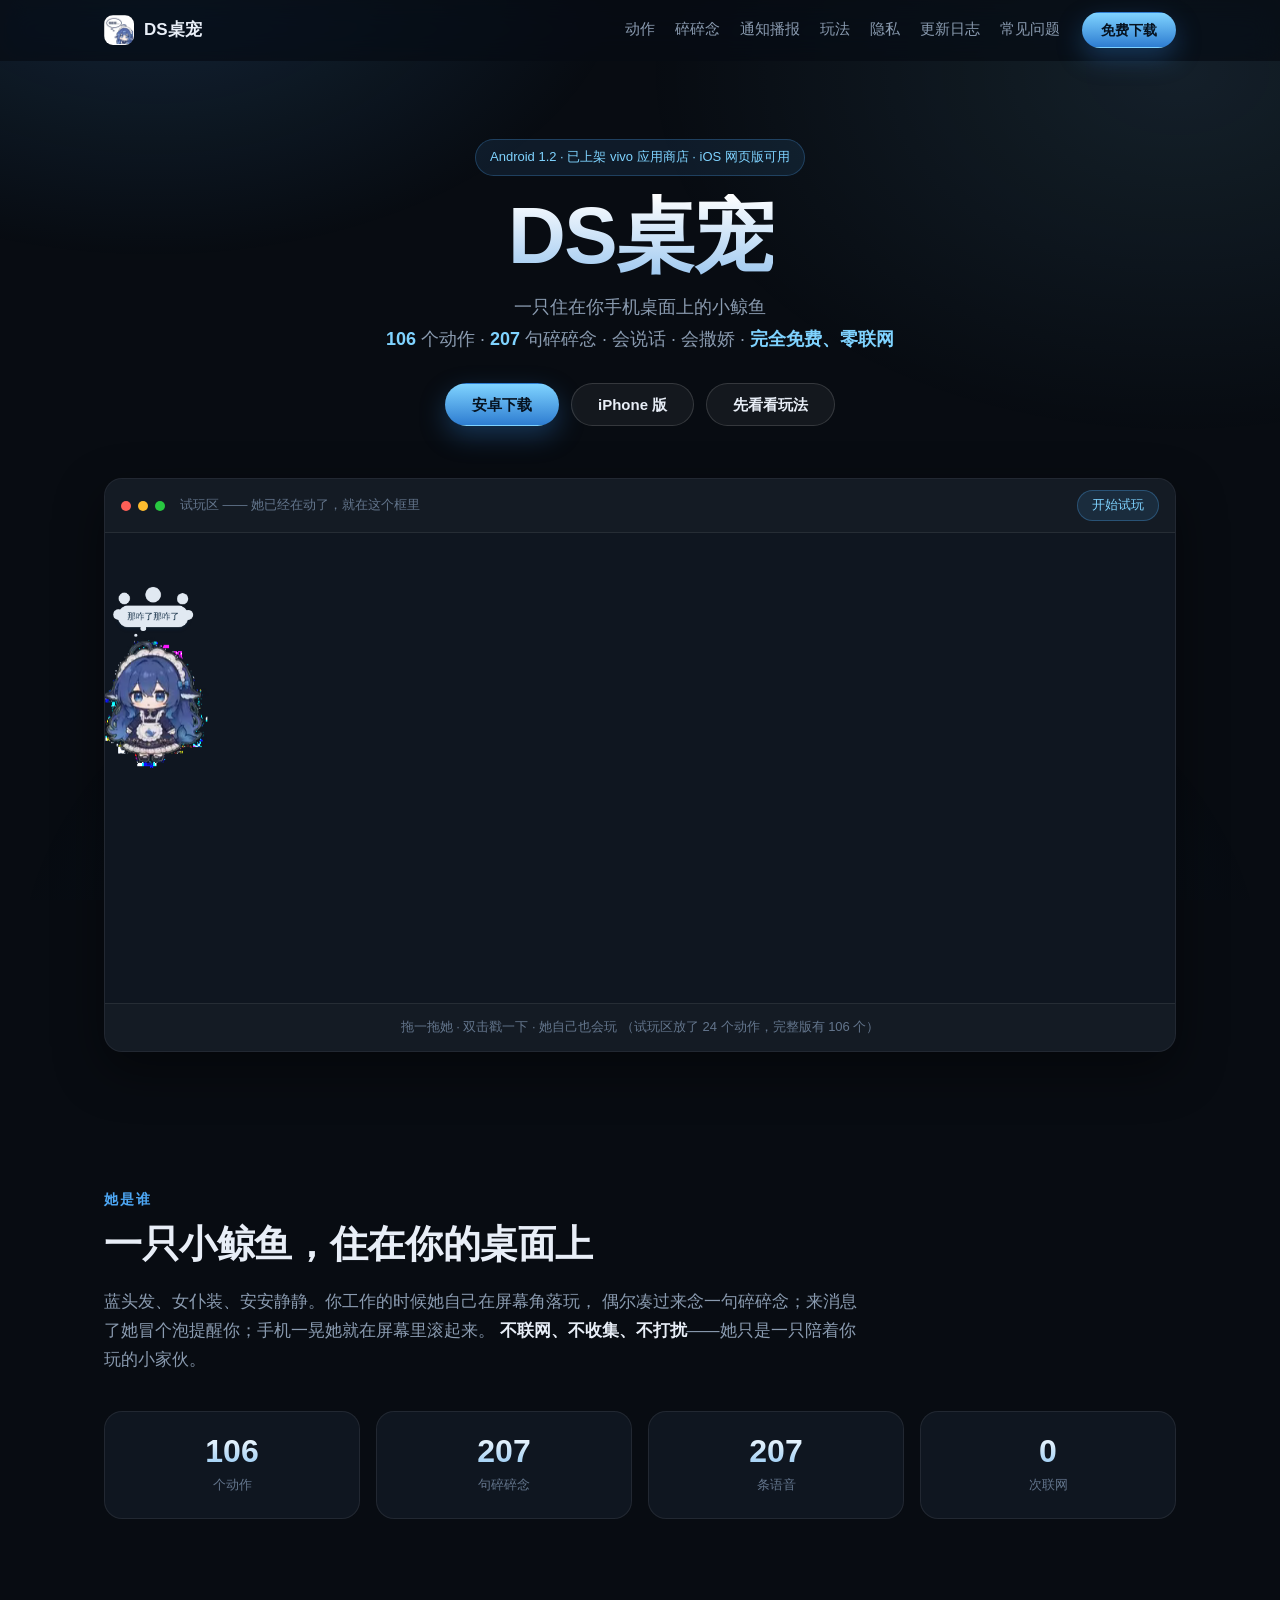
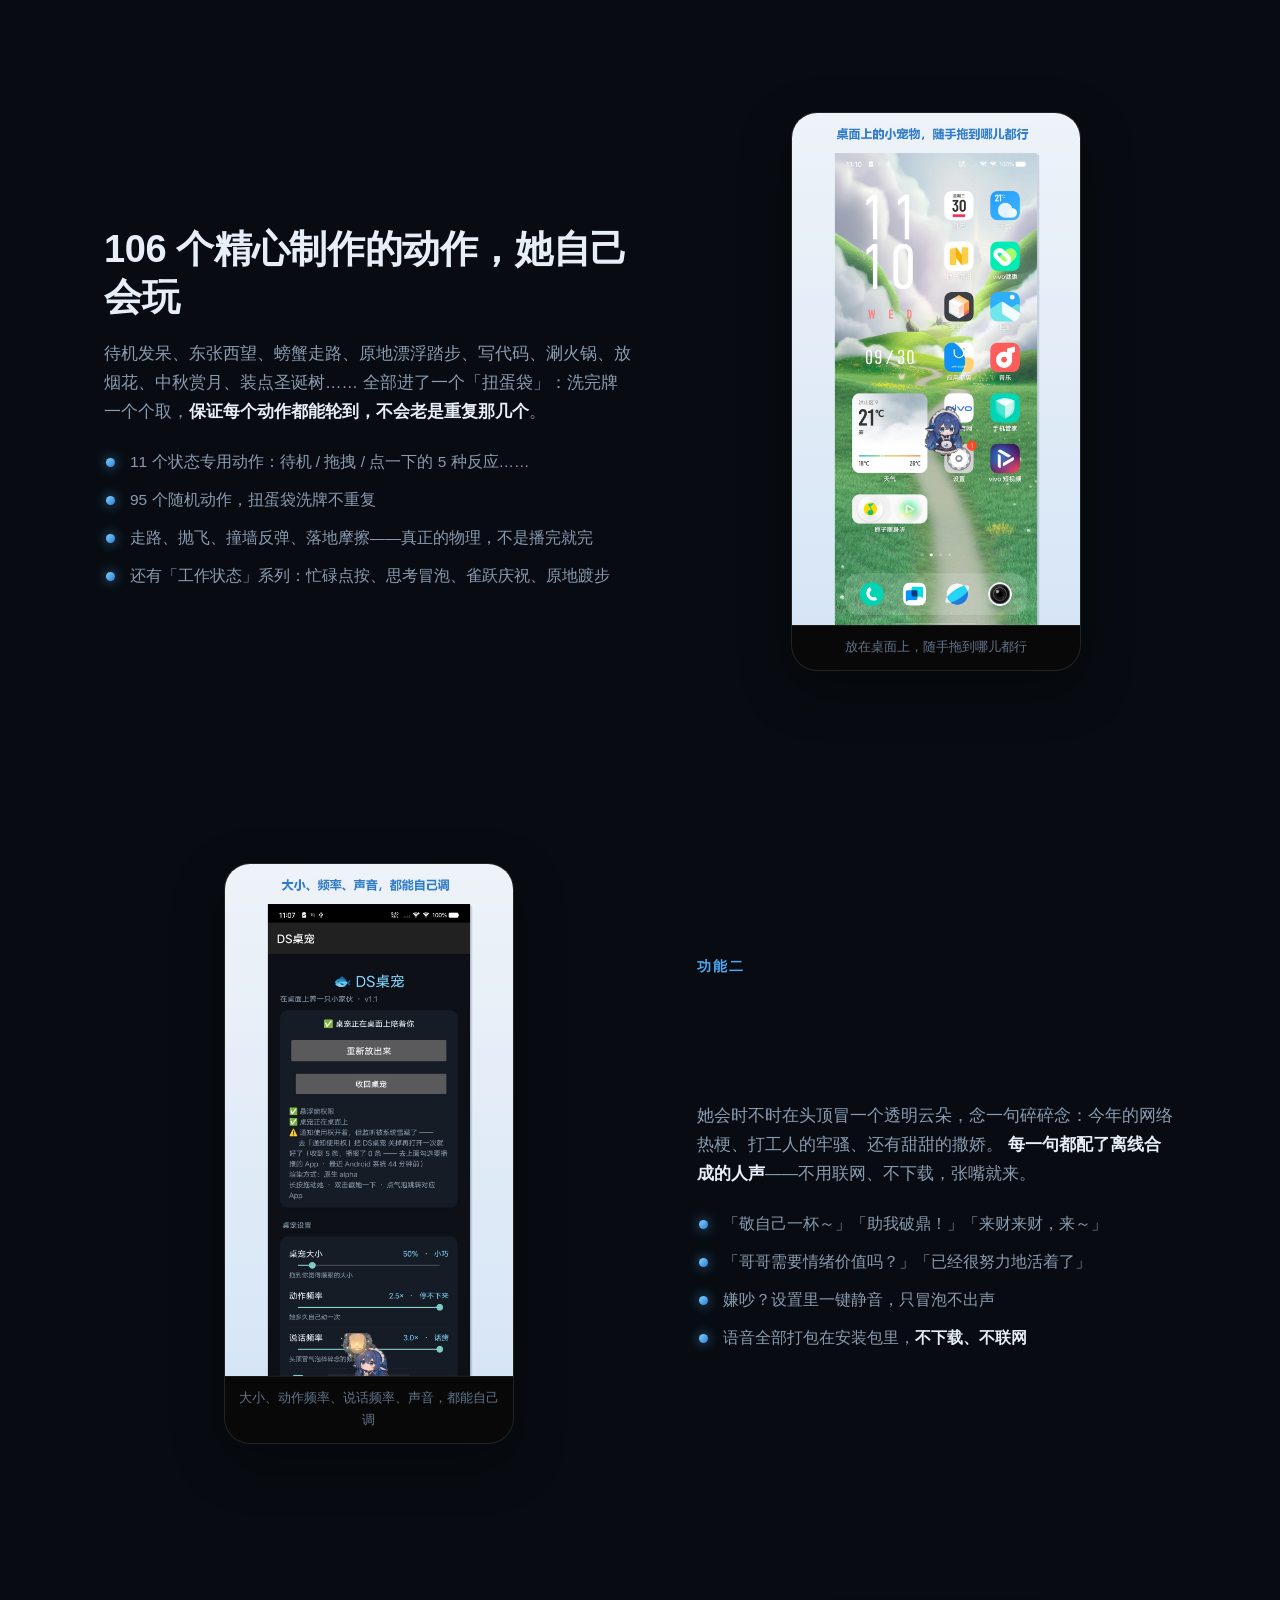
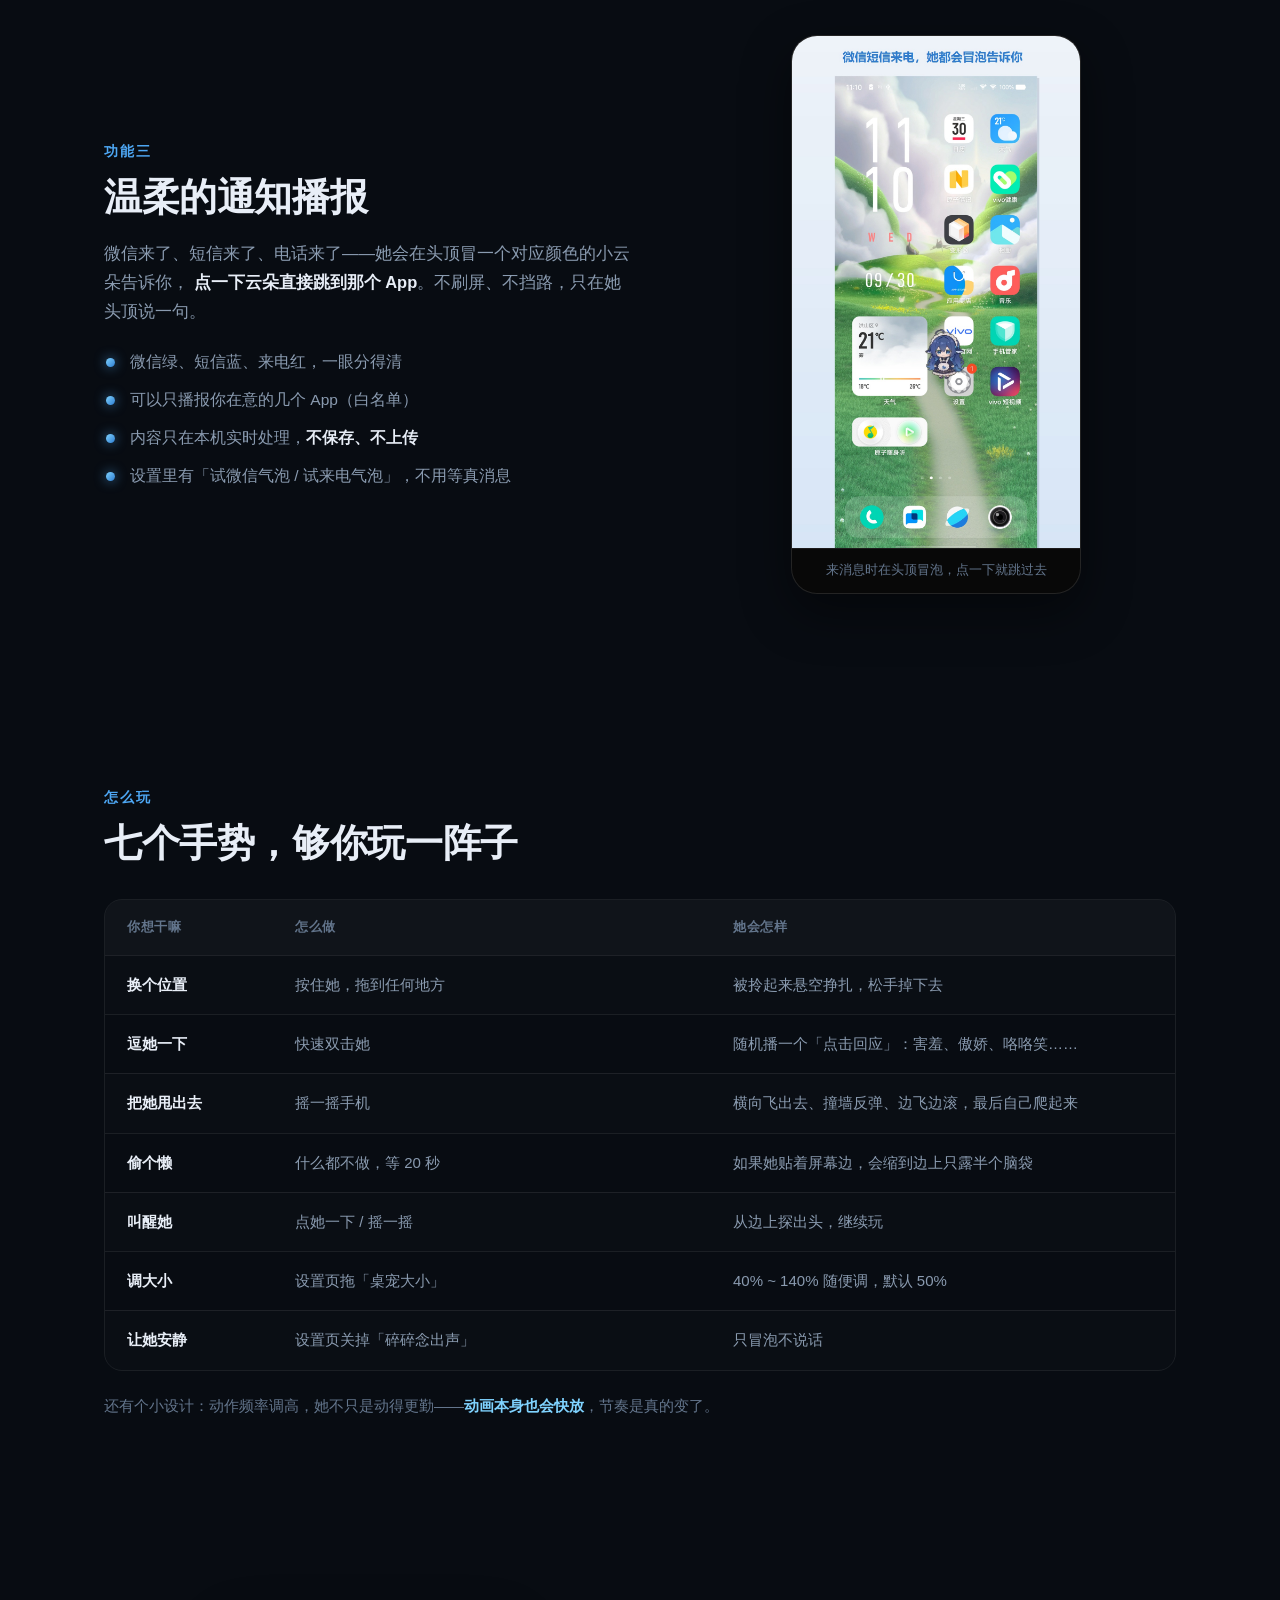
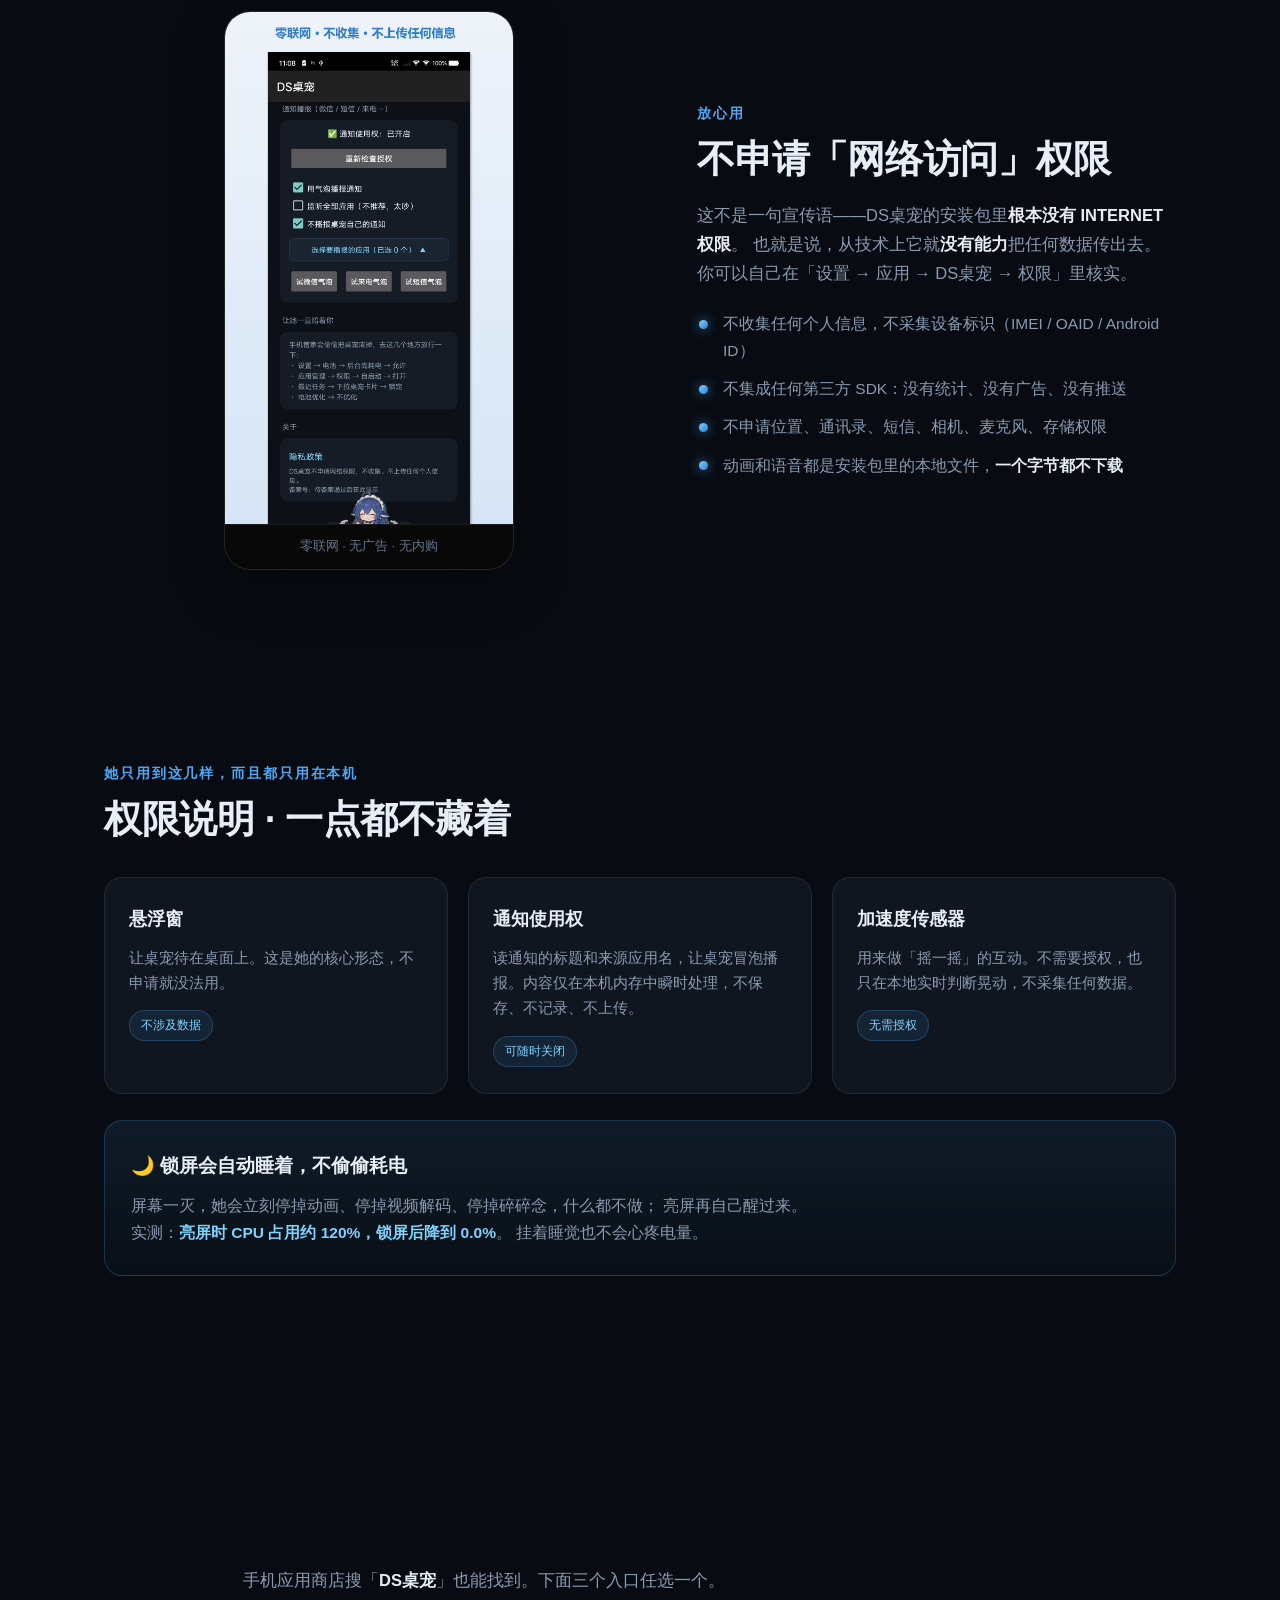
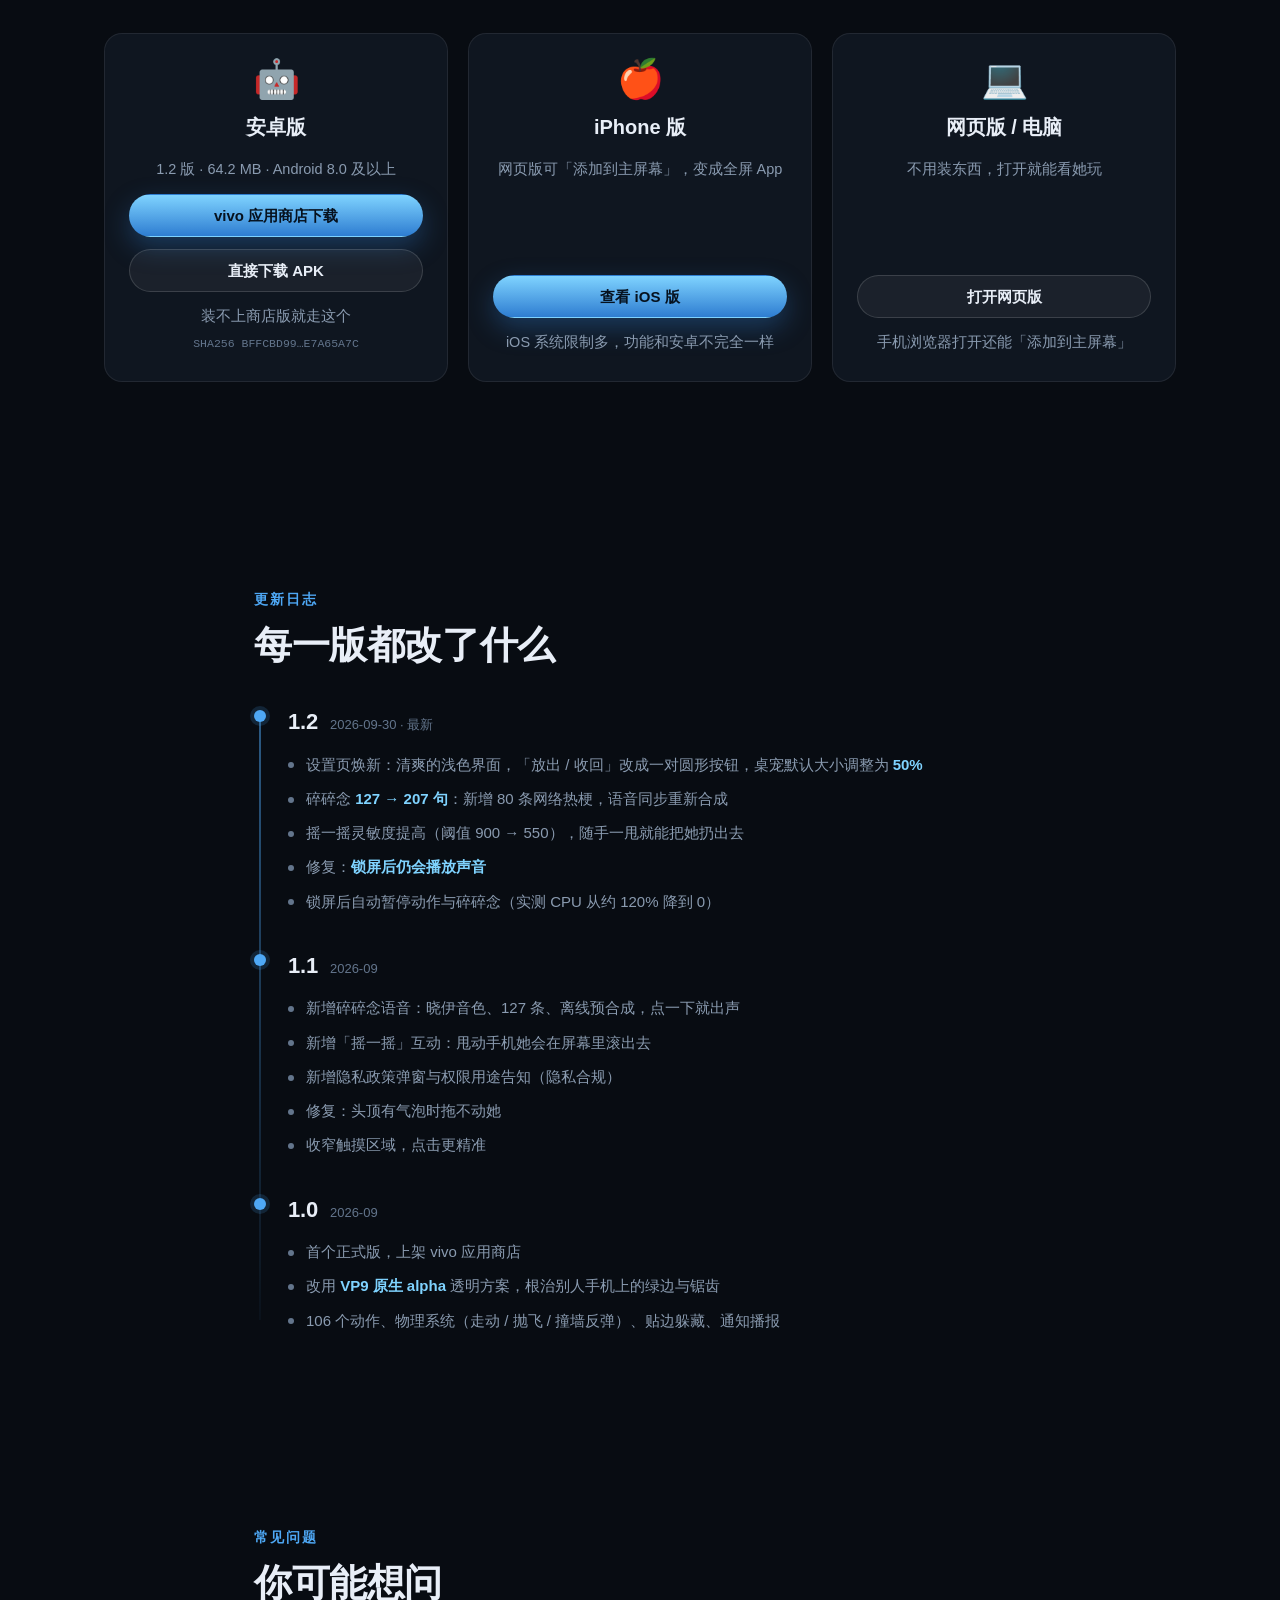
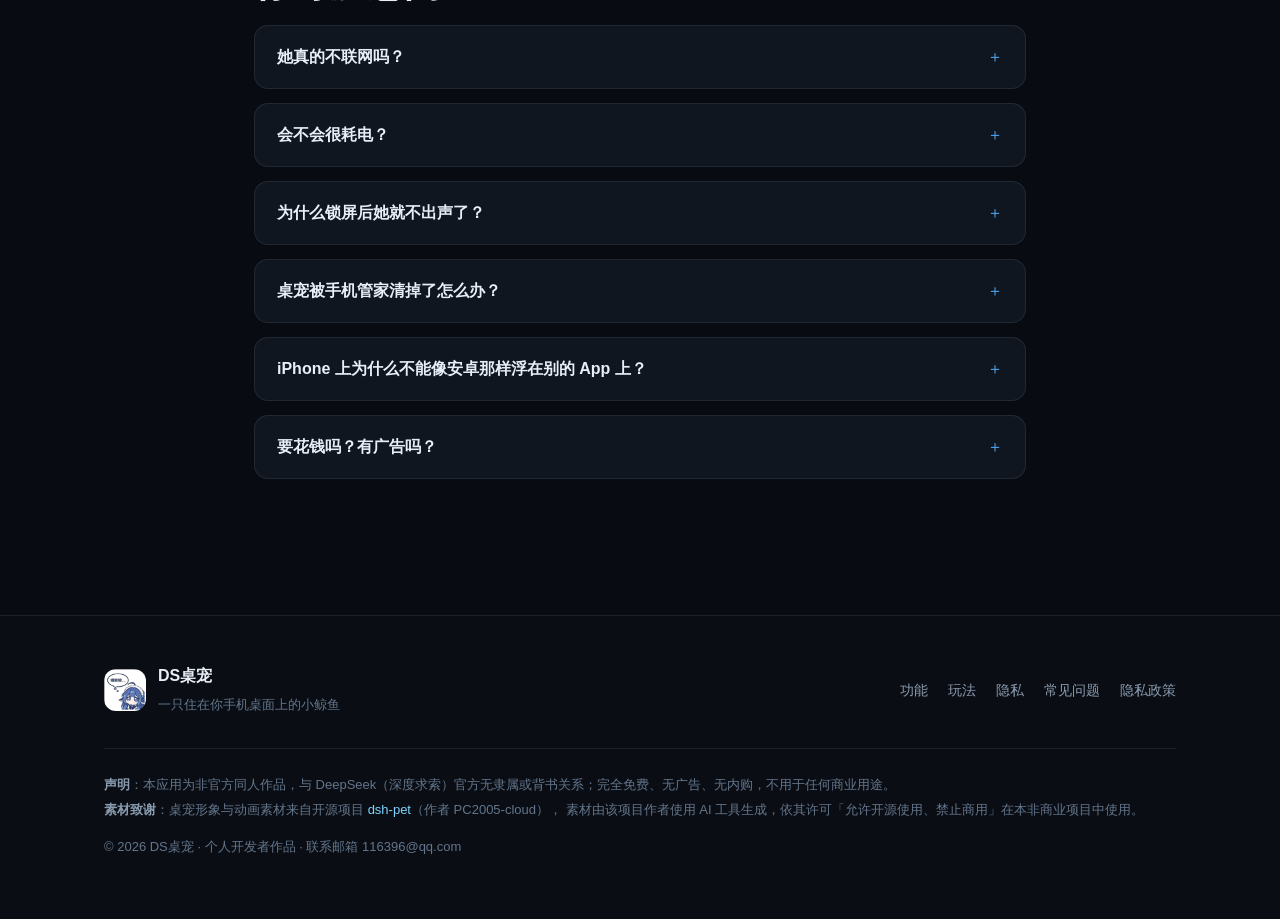
==== index.html @ 6be86eab "加 1.2 版 APK 直接下载（源码里 64MB，走站点 CDN）+ 更新日志（1.0/1.1/1.2）" ====
<!DOCTYPE html>
<html lang="zh-CN">
<head>
<meta charset="UTF-8">
<meta name="viewport" content="width=device-width, initial-scale=1.0, viewport-fit=cover">
<title>DS桌宠 · 一只住在你手机桌面上的小鲸鱼</title>
<meta name="description" content="DS桌宠 —— 106 个动作、207 句碎碎念和语音、通知播报、摇一摇。完全免费、无广告、零联网，不申请网络权限。">
<meta name="theme-color" content="#080c12">
<meta property="og:title" content="DS桌宠 · 一只住在你手机桌面上的小鲸鱼">
<meta property="og:description" content="106 个动作 · 207 句碎碎念 · 完全免费、零联网">
<meta property="og:image" content="img/icon-512.png">
<link rel="icon" href="img/icon-32.png">
<link rel="apple-touch-icon" href="img/icon-180.png">
<link rel="stylesheet" href="site.css">
</head>
<body id="top">

<div class="bg-glow" aria-hidden="true"></div>

<!-- ============ 顶部导航 ============ -->
<nav class="nav" id="nav">
  <a class="nav-logo" href="#top">
    <img src="img/icon-64.png" alt="DS桌宠" width="30" height="30">
    <span>DS桌宠</span>
  </a>
  <div class="nav-links">
    <a href="#actions">动作</a>
    <a href="#voice">碎碎念</a>
    <a href="#notify">通知播报</a>
    <a href="#play">玩法</a>
    <a href="#privacy">隐私</a>
    <a href="#changelog">更新日志</a>
    <a href="#faq">常见问题</a>
  </div>
  <a class="btn btn-primary btn-sm" href="#download">免费下载</a>
</nav>

<!-- ============ 首屏 ============ -->
<header class="hero">
  <div class="wrap hero-inner">
    <div class="badge reveal">Android 1.2 · 已上架 vivo 应用商店 · iOS 网页版可用</div>
    <h1 class="reveal" style="--d:.05s">DS桌宠</h1>
    <p class="hero-sub reveal" style="--d:.1s">
      一只住在你手机桌面上的小鲸鱼<br>
      <b>106</b> 个动作 · <b>207</b> 句碎碎念 · 会说话 · 会撒娇 · <b>完全免费、零联网</b>
    </p>
    <div class="hero-btns reveal" style="--d:.15s">
      <a class="btn btn-primary" data-link="android">安卓下载</a>
      <a class="btn btn-ghost" data-link="ios">iPhone 版</a>
      <a class="btn btn-ghost" href="#play">先看看玩法</a>
    </div>
  </div>

  <!-- 试玩区 -->
  <div class="wrap">
    <div class="playground reveal" style="--d:.2s">
      <div class="playground-bar">
        <i class="dot d1"></i><i class="dot d2"></i><i class="dot d3"></i>
        <span>试玩区 —— 她已经在动了，就在这个框里</span>
        <button class="bar-btn" id="playToggle" type="button">开始试玩</button>
      </div>
      <iframe class="playground-frame" data-src="pet/index.html"
              allow="autoplay; fullscreen"
              title="DS桌宠 试玩区" scrolling="no" loading="eager"></iframe>
      <p class="playground-note">
        拖一拖她 · 双击戳一下 · 她自己也会玩
        <span class="dim">（试玩区放了 24 个动作，完整版有 106 个）</span>
      </p>
    </div>
  </div>
</header>

<main>

<!-- ============ 她是谁 ============ -->
<section class="sec" id="about">
  <div class="wrap">
    <p class="kicker reveal">她是谁</p>
    <h2 class="reveal" style="--d:.05s">一只小鲸鱼，住在你的桌面上</h2>
    <p class="lead reveal" style="--d:.1s">
      蓝头发、女仆装、安安静静。你工作的时候她自己在屏幕角落玩，
      偶尔凑过来念一句碎碎念；来消息了她冒个泡提醒你；手机一晃她就在屏幕里滚起来。
      <b>不联网、不收集、不打扰</b>——她只是一只陪着你玩的小家伙。
    </p>
    <div class="stats reveal" style="--d:.15s">
      <div class="stat"><b>106</b><span>个动作</span></div>
      <div class="stat"><b>207</b><span>句碎碎念</span></div>
      <div class="stat"><b>207</b><span>条语音</span></div>
      <div class="stat"><b>0</b><span>次联网</span></div>
    </div>
  </div>
</section>

<!-- ============ 动作 ============ -->
<section class="sec" id="actions">
  <div class="wrap row">
    <div class="col-text">
      <p class="kicker reveal">功能一</p>
      <h2 class="reveal" style="--d:.05s">106 个精心制作的动作，她自己会玩</h2>
      <p class="lead reveal" style="--d:.1s">
        待机发呆、东张西望、螃蟹走路、原地漂浮踏步、写代码、涮火锅、放烟花、中秋赏月、装点圣诞树……
        全部进了一个「扭蛋袋」：洗完牌一个个取，<b>保证每个动作都能轮到，不会老是重复那几个</b>。
      </p>
      <ul class="ticks reveal" style="--d:.15s">
        <li>11 个状态专用动作：待机 / 拖拽 / 点一下的 5 种反应……</li>
        <li>95 个随机动作，扭蛋袋洗牌不重复</li>
        <li>走路、抛飞、撞墙反弹、落地摩擦——真正的物理，不是播完就完</li>
        <li>还有「工作状态」系列：忙碌点按、思考冒泡、雀跃庆祝、原地踱步</li>
      </ul>
    </div>
    <div class="col-media reveal" style="--d:.1s">
      <figure class="phone">
        <img loading="lazy" decoding="async" src="img/1.jpg" alt="桌宠在桌面上">
        <figcaption>放在桌面上，随手拖到哪儿都行</figcaption>
      </figure>
    </div>
  </div>
</section>

<!-- ============ 碎碎念 ============ -->
<section class="sec" id="voice">
  <div class="wrap row reverse">
    <div class="col-text">
      <p class="kicker reveal">功能二</p>
      <h2 class="reveal" style="--d:.05s">207 句碎碎念，还配了软软的语音</h2>
      <p class="lead reveal" style="--d:.1s">
        她会时不时在头顶冒一个透明云朵，念一句碎碎念：今年的网络热梗、打工人的牢骚、还有甜甜的撒娇。
        <b>每一句都配了离线合成的人声</b>——不用联网、不下载，张嘴就来。
      </p>
      <ul class="ticks reveal" style="--d:.15s">
        <li>「敬自己一杯～」「助我破鼎！」「来财来财，来～」</li>
        <li>「哥哥需要情绪价值吗？」「已经很努力地活着了」</li>
        <li>嫌吵？设置里一键静音，只冒泡不出声</li>
        <li>语音全部打包在安装包里，<b>不下载、不联网</b></li>
      </ul>
    </div>
    <div class="col-media reveal" style="--d:.1s">
      <figure class="phone">
        <img loading="lazy" decoding="async" src="img/2.jpg" alt="桌宠设置页">
        <figcaption>大小、动作频率、说话频率、声音，都能自己调</figcaption>
      </figure>
    </div>
  </div>
</section>

<!-- ============ 通知播报 ============ -->
<section class="sec" id="notify">
  <div class="wrap row">
    <div class="col-text">
      <p class="kicker reveal">功能三</p>
      <h2 class="reveal" style="--d:.05s">温柔的通知播报</h2>
      <p class="lead reveal" style="--d:.1s">
        微信来了、短信来了、电话来了——她会在头顶冒一个对应颜色的小云朵告诉你，
        <b>点一下云朵直接跳到那个 App</b>。不刷屏、不挡路，只在她头顶说一句。
      </p>
      <ul class="ticks reveal" style="--d:.15s">
        <li>微信绿、短信蓝、来电红，一眼分得清</li>
        <li>可以只播报你在意的几个 App（白名单）</li>
        <li>内容只在本机实时处理，<b>不保存、不上传</b></li>
        <li>设置里有「试微信气泡 / 试来电气泡」，不用等真消息</li>
      </ul>
    </div>
    <div class="col-media reveal" style="--d:.1s">
      <figure class="phone">
        <img loading="lazy" decoding="async" src="img/3.jpg" alt="通知播报">
        <figcaption>来消息时在头顶冒泡，点一下就跳过去</figcaption>
      </figure>
    </div>
  </div>
</section>

<!-- ============ 玩法 ============ -->
<section class="sec" id="play">
  <div class="wrap">
    <p class="kicker reveal">怎么玩</p>
    <h2 class="reveal" style="--d:.05s">七个手势，够你玩一阵子</h2>
    <div class="table reveal" style="--d:.1s">
      <div class="tr th"><span>你想干嘛</span><span>怎么做</span><span>她会怎样</span></div>
      <div class="tr"><span>换个位置</span><span>按住她，拖到任何地方</span><span>被拎起来悬空挣扎，松手掉下去</span></div>
      <div class="tr"><span>逗她一下</span><span>快速双击她</span><span>随机播一个「点击回应」：害羞、傲娇、咯咯笑……</span></div>
      <div class="tr"><span>把她甩出去</span><span>摇一摇手机</span><span>横向飞出去、撞墙反弹、边飞边滚，最后自己爬起来</span></div>
      <div class="tr"><span>偷个懒</span><span>什么都不做，等 20 秒</span><span>如果她贴着屏幕边，会缩到边上只露半个脑袋</span></div>
      <div class="tr"><span>叫醒她</span><span>点她一下 / 摇一摇</span><span>从边上探出头，继续玩</span></div>
      <div class="tr"><span>调大小</span><span>设置页拖「桌宠大小」</span><span>40% ~ 140% 随便调，默认 50%</span></div>
      <div class="tr"><span>让她安静</span><span>设置页关掉「碎碎念出声」</span><span>只冒泡不说话</span></div>
    </div>
    <p class="after reveal" style="--d:.15s">
      还有个小设计：动作频率调高，她不只是动得更勤——<b>动画本身也会快放</b>，节奏是真的变了。
    </p>
  </div>
</section>

<!-- ============ 隐私 ============ -->
<section class="sec" id="privacy">
  <div class="wrap row reverse">
    <div class="col-text">
      <p class="kicker reveal">放心用</p>
      <h2 class="reveal" style="--d:.05s">不申请「网络访问」权限</h2>
      <p class="lead reveal" style="--d:.1s">
        这不是一句宣传语——DS桌宠的安装包里<b>根本没有 INTERNET 权限</b>。
        也就是说，从技术上它就<b>没有能力</b>把任何数据传出去。
        你可以自己在「设置 → 应用 → DS桌宠 → 权限」里核实。
      </p>
      <ul class="ticks reveal" style="--d:.15s">
        <li>不收集任何个人信息，不采集设备标识（IMEI / OAID / Android ID）</li>
        <li>不集成任何第三方 SDK：没有统计、没有广告、没有推送</li>
        <li>不申请位置、通讯录、短信、相机、麦克风、存储权限</li>
        <li>动画和语音都是安装包里的本地文件，<b>一个字节都不下载</b></li>
      </ul>
    </div>
    <div class="col-media reveal" style="--d:.1s">
      <figure class="phone">
        <img loading="lazy" decoding="async" src="img/4.jpg" alt="零联网说明">
        <figcaption>零联网 · 无广告 · 无内购</figcaption>
      </figure>
    </div>
  </div>
</section>

<!-- ============ 权限 + 省电 ============ -->
<section class="sec" id="perms">
  <div class="wrap">
    <p class="kicker reveal">她只用到这几样，而且都只用在本机</p>
    <h2 class="reveal" style="--d:.05s">权限说明 · 一点都不藏着</h2>
    <div class="grid3">
      <div class="card reveal">
        <h3>悬浮窗</h3>
        <p>让桌宠待在桌面上。这是她的核心形态，不申请就没法用。</p>
        <span class="tag">不涉及数据</span>
      </div>
      <div class="card reveal" style="--d:.05s">
        <h3>通知使用权</h3>
        <p>读通知的标题和来源应用名，让桌宠冒泡播报。内容仅在本机内存中瞬时处理，不保存、不记录、不上传。</p>
        <span class="tag">可随时关闭</span>
      </div>
      <div class="card reveal" style="--d:.1s">
        <h3>加速度传感器</h3>
        <p>用来做「摇一摇」的互动。不需要授权，也只在本地实时判断晃动，不采集任何数据。</p>
        <span class="tag">无需授权</span>
      </div>
    </div>

    <div class="highlight reveal" style="--d:.15s">
      <h3>🌙 锁屏会自动睡着，不偷偷耗电</h3>
      <p>
        屏幕一灭，她会立刻停掉动画、停掉视频解码、停掉碎碎念，什么都不做；
        亮屏再自己醒过来。<br>
        实测：<b>亮屏时 CPU 占用约 120%，锁屏后降到 0.0%</b>。
        挂着睡觉也不会心疼电量。
      </p>
    </div>
  </div>
</section>

<!-- ============ 下载 ============ -->
<section class="sec download" id="download">
  <div class="wrap">
    <p class="kicker reveal">下载</p>
    <h2 class="reveal" style="--d:.05s">完全免费 · 无广告 · 无内购</h2>
    <p class="lead center reveal" style="--d:.1s">
      手机应用商店搜「<b>DS桌宠</b>」也能找到。下面三个入口任选一个。
    </p>

    <div class="grid3 dl-grid">
      <div class="card dl-card reveal">
        <div class="dl-icon">🤖</div>
        <h3>安卓版</h3>
        <p>1.2 版 · 64.2 MB · Android 8.0 及以上</p>
        <a class="btn btn-primary" data-link="android">vivo 应用商店下载</a>
        <a class="btn btn-ghost" data-link="apk" download="DS桌宠-1.2.apk">直接下载 APK</a>
        <p class="tiny">装不上商店版就走这个<br><span class="mono">SHA256 BFFCBD99…E7A65A7C</span></p>
      </div>
      <div class="card dl-card reveal" style="--d:.05s">
        <div class="dl-icon">🍎</div>
        <h3>iPhone 版</h3>
        <p>网页版可「添加到主屏幕」，变成全屏 App</p>
        <a class="btn btn-primary" data-link="ios">查看 iOS 版</a>
        <p class="tiny">iOS 系统限制多，功能和安卓不完全一样</p>
      </div>
      <div class="card dl-card reveal" style="--d:.1s">
        <div class="dl-icon">💻</div>
        <h3>网页版 / 电脑</h3>
        <p>不用装东西，打开就能看她玩</p>
        <a class="btn btn-ghost" data-link="web" target="_blank" rel="noopener">打开网页版</a>
        <p class="tiny">手机浏览器打开还能「添加到主屏幕」</p>
      </div>
    </div>
  </div>
</section>

<!-- ============ 更新日志 ============ -->
<section class="sec" id="changelog">
  <div class="wrap narrow">
    <p class="kicker reveal">更新日志</p>
    <h2 class="reveal" style="--d:.05s">每一版都改了什么</h2>

    <div class="log reveal" style="--d:.1s">
      <div class="log-item">
        <div class="log-ver"><b>1.2</b><span>2026-09-30 · 最新</span></div>
        <ul>
          <li>设置页焕新：清爽的浅色界面，「放出 / 收回」改成一对圆形按钮，桌宠默认大小调整为 <b>50%</b></li>
          <li>碎碎念 <b>127 → 207 句</b>：新增 80 条网络热梗，语音同步重新合成</li>
          <li>摇一摇灵敏度提高（阈值 900 → 550），随手一甩就能把她扔出去</li>
          <li>修复：<b>锁屏后仍会播放声音</b></li>
          <li>锁屏后自动暂停动作与碎碎念（实测 CPU 从约 120% 降到 0）</li>
        </ul>
      </div>

      <div class="log-item">
        <div class="log-ver"><b>1.1</b><span>2026-09</span></div>
        <ul>
          <li>新增碎碎念语音：晓伊音色、127 条、离线预合成，点一下就出声</li>
          <li>新增「摇一摇」互动：甩动手机她会在屏幕里滚出去</li>
          <li>新增隐私政策弹窗与权限用途告知（隐私合规）</li>
          <li>修复：头顶有气泡时拖不动她</li>
          <li>收窄触摸区域，点击更精准</li>
        </ul>
      </div>

      <div class="log-item">
        <div class="log-ver"><b>1.0</b><span>2026-09</span></div>
        <ul>
          <li>首个正式版，上架 vivo 应用商店</li>
          <li>改用 <b>VP9 原生 alpha</b> 透明方案，根治别人手机上的绿边与锯齿</li>
          <li>106 个动作、物理系统（走动 / 抛飞 / 撞墙反弹）、贴边躲藏、通知播报</li>
        </ul>
      </div>
    </div>
  </div>
</section>

<!-- ============ FAQ ============ -->
<section class="sec" id="faq">
  <div class="wrap narrow">
    <p class="kicker reveal">常见问题</p>
    <h2 class="reveal" style="--d:.05s">你可能想问</h2>

    <details class="faq reveal"><summary>她真的不联网吗？</summary>
      <p>真的。安装包里没有 INTERNET 权限，从技术上就不具备联网能力。动画和语音都是打包在本地的文件。你可以到系统「应用信息 → 权限」里亲自核实——那一栏里不会有「网络」。</p>
    </details>
    <details class="faq reveal"><summary>会不会很耗电？</summary>
      <p>不会。灭屏后她会立刻停下所有动作和声音，实测 CPU 从约 120% 降到 0.0%。亮屏时才活动，而且动作/说话频率都可以自己调低。</p>
    </details>
    <details class="faq reveal"><summary>为什么锁屏后她就不出声了？</summary>
      <p>这是故意的。锁屏时看不见她，出声只会打扰你，所以屏幕一灭就停语音、停动作。亮屏自动恢复。</p>
    </details>
    <details class="faq reveal"><summary>桌宠被手机管家清掉了怎么办？</summary>
      <p>去「设置 → 电池 → 后台高耗电」放行一下，再到「应用管理 → 权限 → 自启动」打开，最后在最近任务里把她锁定。App 里的设置页也写了这几步。</p>
    </details>
    <details class="faq reveal"><summary>iPhone 上为什么不能像安卓那样浮在别的 App 上？</summary>
      <p>iOS 不给第三方 App 这个权限，也不允许读取其他应用的通知——这是系统限制，不是我们偷懒。iOS 版目前是网页版（可添加到主屏幕全屏使用）。</p>
    </details>
    <details class="faq reveal"><summary>要花钱吗？有广告吗？</summary>
      <p>不要钱。没有广告、没有内购、没有会员，也不收集你的任何信息。这是一个免费分享的小作品。</p>
    </details>
  </div>
</section>

</main>

<!-- ============ 页脚 ============ -->
<footer class="foot">
  <div class="wrap">
    <div class="foot-top">
      <div class="foot-brand">
        <img src="img/icon-64.png" alt="" width="42" height="42">
        <div>
          <b>DS桌宠</b>
          <span>一只住在你手机桌面上的小鲸鱼</span>
        </div>
      </div>
      <div class="foot-links">
        <a href="#actions">功能</a>
        <a href="#play">玩法</a>
        <a href="#privacy">隐私</a>
        <a href="#faq">常见问题</a>
        <a href="https://eazy-gyz.github.io/ds-pet-privacy/" target="_blank" rel="noopener">隐私政策</a>
      </div>
    </div>

    <div class="foot-note">
      <p><b>声明</b>：本应用为非官方同人作品，与 DeepSeek（深度求索）官方无隶属或背书关系；完全免费、无广告、无内购，不用于任何商业用途。</p>
      <p><b>素材致谢</b>：桌宠形象与动画素材来自开源项目
        <a href="https://github.com/PC2005-cloud/dsh-pet" target="_blank" rel="noopener">dsh-pet</a>（作者 PC2005-cloud），
        素材由该项目作者使用 AI 工具生成，依其许可「允许开源使用、禁止商用」在本非商业项目中使用。</p>
      <p class="copy">© 2026 DS桌宠 · 个人开发者作品 · 联系邮箱 116396@qq.com</p>
    </div>
  </div>
</footer>

<script src="site.js"></script>
</body>
</html>
---- site.css ----
/* ============================================================
 * DS桌宠 · 官网样式
 *   深色底 + 滚动渐入渐出（.reveal → .is-in / .is-out，逻辑在 site.js）
 *   试玩区底色 #0f1620 与 pet/pet.css 保持一致，看不出接缝
 * ============================================================ */

:root{
  --bg:#080c12;
  --surface:#0f1620;          /* ★ 必须和 pet/pet.css 的底色一致 */
  --surface-2:#141d2a;
  --line:rgba(255,255,255,.08);
  --line-2:rgba(255,255,255,.14);
  --text:#e8eef7;
  --dim:#8a9bb0;
  --dim-2:#63758c;
  --accent:#4ea8f5;
  --accent-2:#7fd3ff;
  --accent-deep:#2e7dd1;
  --radius:18px;
  --shadow:0 18px 50px rgba(0,0,0,.45);
}

*{margin:0;padding:0;box-sizing:border-box}

html{scroll-behavior:smooth;overflow-x:hidden}   /* 兜底：任何情况下都不让整页被撑宽 */
section[id],header[id]{scroll-margin-top:86px}   /* 别被吸顶导航盖住 */
body{
  background:var(--bg);
  color:var(--text);
  font-family:-apple-system,BlinkMacSystemFont,"PingFang SC","Hiragino Sans GB","Microsoft YaHei",sans-serif;
  line-height:1.75;
  font-size:16px;
  -webkit-font-smoothing:antialiased;
  overflow-x:hidden;
}

/* 背景光晕 */
.bg-glow{
  position:fixed; inset:0; pointer-events:none; z-index:0;
  background:
    radial-gradient(680px 420px at 12% -4%, rgba(78,168,245,.16), transparent 70%),
    radial-gradient(760px 520px at 92% 8%, rgba(127,211,255,.10), transparent 70%),
    radial-gradient(900px 600px at 50% 108%, rgba(46,125,209,.12), transparent 70%);
}
main,header,footer,nav{position:relative;z-index:1}

a{color:var(--accent-2);text-decoration:none}
a:hover{text-decoration:underline}

.wrap{max-width:1120px;margin:0 auto;padding:0 24px}
.wrap.narrow{max-width:820px}
.center{text-align:center}
.dim{color:var(--dim-2)}

/* ---------------- 导航 ---------------- */
.nav{
  position:sticky; top:0; z-index:50;
  display:flex; align-items:center; gap:22px;
  padding:12px max(24px, calc((100% - 1120px)/2 + 24px));
  background:rgba(8,12,18,.72);
  backdrop-filter:saturate(160%) blur(14px);
  -webkit-backdrop-filter:saturate(160%) blur(14px);
  border-bottom:1px solid transparent;
  transition:border-color .3s, background .3s;
}
.nav.is-scrolled{border-bottom-color:var(--line); background:rgba(8,12,18,.9)}
.nav-logo{display:flex;align-items:center;gap:10px;font-weight:700;font-size:17px;color:var(--text)}
.nav-logo:hover{text-decoration:none}
.nav-logo img{width:30px;height:30px;border-radius:9px}
.nav-links{display:flex;gap:20px;margin-left:auto;font-size:14.5px}
.nav-links a{color:var(--dim)}
.nav-links a:hover{color:var(--text);text-decoration:none}
.nav .btn{margin-left:auto}
.nav-links + .btn{margin-left:0}

/* ---------------- 按钮 ---------------- */
.btn{
  display:inline-flex;align-items:center;justify-content:center;gap:8px;
  padding:13px 26px;border-radius:999px;
  font-size:15px;font-weight:600;line-height:1;
  border:1px solid transparent;cursor:pointer;
  transition:transform .18s, box-shadow .18s, background .18s, border-color .18s;
  white-space:nowrap;
}
.btn:hover{text-decoration:none;transform:translateY(-2px)}
.btn-primary{
  background:linear-gradient(180deg,var(--accent-2),var(--accent-deep));
  color:#06121f; box-shadow:0 10px 26px rgba(46,125,209,.34);
}
.btn-primary:hover{box-shadow:0 14px 34px rgba(46,125,209,.46)}
.btn-ghost{
  background:rgba(255,255,255,.05); color:var(--text); border-color:var(--line-2);
}
.btn-ghost:hover{background:rgba(255,255,255,.1)}
.btn-sm{padding:10px 18px;font-size:14px}
.btn.is-disabled{opacity:.45;pointer-events:none}

/* ---------------- 首屏 ---------------- */
.hero{padding:78px 0 40px;position:relative}
.hero-inner{text-align:center;display:flex;flex-direction:column;align-items:center}
.badge{
  display:inline-block;padding:6px 14px;border-radius:999px;
  font-size:13px;color:var(--accent-2);
  background:rgba(78,168,245,.1);border:1px solid rgba(78,168,245,.26);
}
.hero h1{
  font-size:clamp(44px,7vw,80px);line-height:1.05;letter-spacing:-.02em;
  margin:18px 0 14px;
  background:linear-gradient(180deg,#ffffff,#9dc8f0);
  -webkit-background-clip:text;background-clip:text;color:transparent;
}
.hero-sub{font-size:clamp(15px,1.6vw,18px);color:var(--dim);max-width:640px}
.hero-sub b{color:var(--accent-2)}
.hero-btns{display:flex;gap:12px;flex-wrap:wrap;justify-content:center;margin-top:28px}

/* ---------------- 试玩区 ---------------- */
.playground{
  margin-top:52px;border-radius:var(--radius);overflow:hidden;
  background:var(--surface);                     /* ★ 同色，看不出 iframe 边界 */
  border:1px solid var(--line);box-shadow:var(--shadow);
}
.playground-bar{
  display:flex;align-items:center;gap:7px;
  padding:11px 16px;border-bottom:1px solid var(--line);
  font-size:12.5px;color:var(--dim-2);background:rgba(255,255,255,.02);
}
.playground-bar span{margin-left:8px;margin-right:auto}
.bar-btn{
  padding:6px 14px;border-radius:999px;font-size:12.5px;font-family:inherit;cursor:pointer;
  color:var(--accent-2);background:rgba(78,168,245,.12);
  border:1px solid rgba(78,168,245,.3);transition:background .2s;
}
.bar-btn:hover{background:rgba(78,168,245,.22)}
.playground.is-live .bar-btn{color:#ffb84d;background:rgba(255,184,77,.12);border-color:rgba(255,184,77,.35)}
.dot{width:10px;height:10px;border-radius:50%;display:inline-block}
.d1{background:#ff5f57}.d2{background:#febc2e}.d3{background:#28c840}
.playground-frame{
  display:block;width:100%;height:470px;border:0;background:var(--surface);
  /* ★ 默认不接管鼠标/手指：不然滚轮和滑动会被她抢走，页面滚不动 */
  pointer-events:none;
}
/* 点了「开始试玩」才让她接管交互 */
.playground.is-live .playground-frame{pointer-events:auto}
.playground-note{
  padding:12px 16px;font-size:13px;color:var(--dim-2);
  border-top:1px solid var(--line);text-align:center;background:rgba(255,255,255,.02);
}

/* ---------------- 通用段落 ---------------- */
.sec{padding:96px 0}
.kicker{font-size:13.5px;letter-spacing:.14em;color:var(--accent);font-weight:600;margin-bottom:10px}
.sec h2{font-size:clamp(26px,3.4vw,38px);line-height:1.25;letter-spacing:-.01em;margin-bottom:18px}
.lead{font-size:16.5px;color:var(--dim);max-width:760px}
.lead b{color:var(--text)}
.after{margin-top:22px;font-size:15px;color:var(--dim-2)}
.after b{color:var(--accent-2)}

.row{display:grid;grid-template-columns:1.05fr .95fr;gap:64px;align-items:center}
.row.reverse .col-text{order:2}
.row.reverse .col-media{order:1}

.ticks{list-style:none;margin-top:22px;display:flex;flex-direction:column;gap:11px}
.ticks li{position:relative;padding-left:26px;color:var(--dim);font-size:15.5px}
.ticks li::before{
  content:"";position:absolute;left:2px;top:.62em;width:9px;height:9px;border-radius:50%;
  background:linear-gradient(135deg,var(--accent-2),var(--accent-deep));
  box-shadow:0 0 12px rgba(78,168,245,.7);
}
.ticks li b{color:var(--text)}

/* 手机截图 */
.phone{margin:0 auto;max-width:290px;border-radius:26px;overflow:hidden;
  border:1px solid var(--line-2);box-shadow:var(--shadow);background:#000}
.phone img{display:block;width:100%;height:auto}
.phone figcaption{padding:11px 14px;font-size:12.5px;color:var(--dim-2);text-align:center;
  background:rgba(255,255,255,.03);border-top:1px solid var(--line)}

/* 数字条 */
.stats{display:grid;grid-template-columns:repeat(4,1fr);gap:16px;margin-top:38px}
.stat{padding:20px;border-radius:var(--radius);background:var(--surface);
  border:1px solid var(--line);text-align:center}
.stat b{display:block;font-size:32px;line-height:1.2;
  background:linear-gradient(180deg,#fff,#8fc6f2);-webkit-background-clip:text;background-clip:text;color:transparent}
.stat span{font-size:13px;color:var(--dim-2)}

/* 卡片 */
.grid3{display:grid;grid-template-columns:repeat(3,1fr);gap:20px;margin-top:34px}
.card{padding:26px 24px;border-radius:var(--radius);background:var(--surface);
  border:1px solid var(--line);transition:transform .25s,border-color .25s}
.card:hover{transform:translateY(-4px);border-color:var(--line-2)}
.card h3{font-size:18px;margin-bottom:10px}
.card p{font-size:14.5px;color:var(--dim)}
.tag{display:inline-block;margin-top:14px;padding:4px 11px;border-radius:999px;
  font-size:12px;color:var(--accent-2);background:rgba(78,168,245,.1);border:1px solid rgba(78,168,245,.24)}

.highlight{margin-top:26px;padding:28px 26px;border-radius:var(--radius);
  background:linear-gradient(180deg,rgba(78,168,245,.1),rgba(78,168,245,.02));
  border:1px solid rgba(78,168,245,.24)}
.highlight h3{font-size:19px;margin-bottom:10px}
.highlight p{color:var(--dim);font-size:15.5px}
.highlight b{color:var(--accent-2)}

/* 玩法表格 */
.table{margin-top:32px;border:1px solid var(--line);border-radius:var(--radius);overflow:hidden}
.tr{display:grid;grid-template-columns:150px 1fr 1fr;gap:18px;padding:16px 22px;
  border-top:1px solid var(--line);font-size:15px;align-items:center}
.tr:first-child{border-top:0}
.tr span{color:var(--dim)}
.tr span:first-child{color:var(--text);font-weight:600}
.tr.th{background:rgba(255,255,255,.035);font-size:13px;letter-spacing:.05em}
.tr.th span,.tr.th span:first-child{color:var(--dim-2);font-weight:600}
.tr:nth-child(even){background:rgba(255,255,255,.012)}

/* 下载 */
.download{padding-bottom:110px}
.dl-grid{margin-top:38px}
.dl-card{text-align:center;display:flex;flex-direction:column;align-items:center;gap:12px}
.dl-card h3{font-size:20px;margin:0}
.dl-card p{flex:1}
.dl-card .btn{width:100%}
.dl-icon{font-size:38px;line-height:1}
.tiny{font-size:12.5px;color:var(--dim-2)}
.dl-card .tiny{flex:none}

/* 更新日志 */
.log{margin-top:34px;position:relative}
.log::before{content:"";position:absolute;left:5px;top:14px;bottom:14px;width:2px;
  background:linear-gradient(180deg,rgba(78,168,245,.5),rgba(78,168,245,.04))}
.log-item{position:relative;padding:0 0 32px 34px}
.log-item:last-child{padding-bottom:0}
.log-item::before{content:"";position:absolute;left:0;top:7px;width:12px;height:12px;border-radius:50%;
  background:var(--accent);box-shadow:0 0 0 4px rgba(78,168,245,.16)}
.log-ver{display:flex;align-items:baseline;gap:12px;margin-bottom:10px;flex-wrap:wrap}
.log-ver b{font-size:22px;letter-spacing:-.01em}
.log-ver span{font-size:13px;color:var(--dim-2)}
.log-item ul{list-style:none;display:flex;flex-direction:column;gap:8px}
.log-item li{position:relative;padding-left:18px;font-size:15px;color:var(--dim);line-height:1.75}
.log-item li::before{content:"";position:absolute;left:0;top:.72em;width:6px;height:6px;border-radius:50%;background:var(--dim-2)}
.log-item li b{color:var(--accent-2);font-weight:600}
.mono{font-family:ui-monospace,SFMono-Regular,Menlo,Consolas,monospace;font-size:11.5px;color:var(--dim-2)}

/* FAQ */.faq{margin-top:14px;border:1px solid var(--line);border-radius:14px;
  background:var(--surface);overflow:hidden}
.faq summary{padding:17px 22px;cursor:pointer;font-weight:600;font-size:16px;list-style:none;
  display:flex;justify-content:space-between;align-items:center;gap:16px}
.faq summary::-webkit-details-marker{display:none}
.faq summary::after{content:"＋";color:var(--accent);font-weight:400;transition:transform .25s}
.faq[open] summary::after{transform:rotate(45deg)}
.faq p{padding:0 22px 19px;color:var(--dim);font-size:15px}

/* 页脚 */
.foot{margin-top:40px;border-top:1px solid var(--line);padding:46px 0 60px;background:rgba(255,255,255,.012)}
.foot-top{display:flex;justify-content:space-between;gap:28px;flex-wrap:wrap;align-items:center}
.foot-brand{display:flex;align-items:center;gap:12px}
.foot-brand img{width:42px;height:42px;border-radius:12px}
.foot-brand b{display:block;font-size:16px}
.foot-brand span{font-size:13px;color:var(--dim-2)}
.foot-links{display:flex;gap:20px;font-size:14px;flex-wrap:wrap}
.foot-links a{color:var(--dim)}
.foot-note{margin-top:30px;padding-top:24px;border-top:1px solid var(--line);
  font-size:13px;color:var(--dim-2);line-height:1.9}
.foot-note b{color:var(--dim)}
.foot-note .copy{margin-top:12px}

/* ---------------- 滚动渐入渐出 ---------------- */
.reveal{
  opacity:0;transform:translateY(38px);
  transition:opacity .78s cubic-bezier(.22,.68,.32,1),
             transform .78s cubic-bezier(.22,.68,.32,1);
  transition-delay:var(--d,0s);
  will-change:opacity,transform;
}
.reveal.is-in{opacity:1;transform:none}
.reveal.is-out{opacity:0;transform:translateY(-38px)}

@media (prefers-reduced-motion:reduce){
  html{scroll-behavior:auto}
  .reveal{opacity:1 !important;transform:none !important;transition:none !important}
}

/* ---------------- 响应式 ---------------- */
@media (max-width:960px){
  /* ★ 手机上导航改成：只留图标 + 可以左右滑的链接行，绝不撑破页面 */
  .nav{gap:10px;padding:10px 14px}
  .nav-logo{flex:none}
  .nav-logo span{font-size:15px}
  .nav-links{
    display:flex;flex:1 1 auto;min-width:0;margin-left:0;
    gap:14px;font-size:13.5px;
    overflow-x:auto;white-space:nowrap;
    -webkit-overflow-scrolling:touch;scrollbar-width:none;
  }
  .nav-links::-webkit-scrollbar{display:none}
  .nav-links a{padding:4px 0}
  .nav .btn,.nav-links + .btn{flex:none;margin-left:10px;padding:9px 14px;font-size:13.5px}
  .row,.row.reverse{grid-template-columns:1fr;gap:38px}
  .row.reverse .col-text{order:1}
  .row.reverse .col-media{order:2}
  .grid3{grid-template-columns:1fr}
  .stats{grid-template-columns:repeat(2,1fr)}
  .sec{padding:70px 0}
  .playground-frame{height:360px}
}
@media (max-width:600px){
  body{font-size:15.5px}
  /* 手机：图标 + 链接行 + 不放下载按钮（首屏就是大按钮，不重复） */
  .nav{padding:9px 12px;gap:8px}
  .nav-logo img{width:26px;height:26px;border-radius:8px}
  .nav-logo span{display:none}
  .nav-links{gap:13px;font-size:13px}
  .nav .btn,.nav-links + .btn{display:none}
  /* 首屏三个按钮竖着排，绝不被挤出去 */
  .hero-btns{flex-direction:column;align-items:stretch;width:100%}
  .hero-btns .btn{width:100%}
  .playground-bar span{display:none}
  /* 手机上的长文本瘦身，别挤爆一行 */
  .badge{font-size:12px;padding:5px 11px;max-width:100%;line-height:1.5;white-space:normal}
  .hero-sub{font-size:14.5px}
  .sec h2{font-size:24px}
  .lead,.ticks li{font-size:15px}
  .stat b{font-size:26px}
  .stats{gap:10px}
  .card{padding:20px 18px}
  .playground-note{font-size:12px;padding:10px 12px}
  .foot-note{font-size:12.5px}
  .hero{padding-top:52px}
  .hero-btns{width:100%}
  .hero-btns .btn{flex:1 1 auto}
  .playground-frame{height:300px}
  .tr{grid-template-columns:1fr;gap:6px;padding:14px 18px}
  .tr.th{display:none}
  .tr span:first-child{font-size:15.5px}
  .foot-top{flex-direction:column;align-items:flex-start}
}
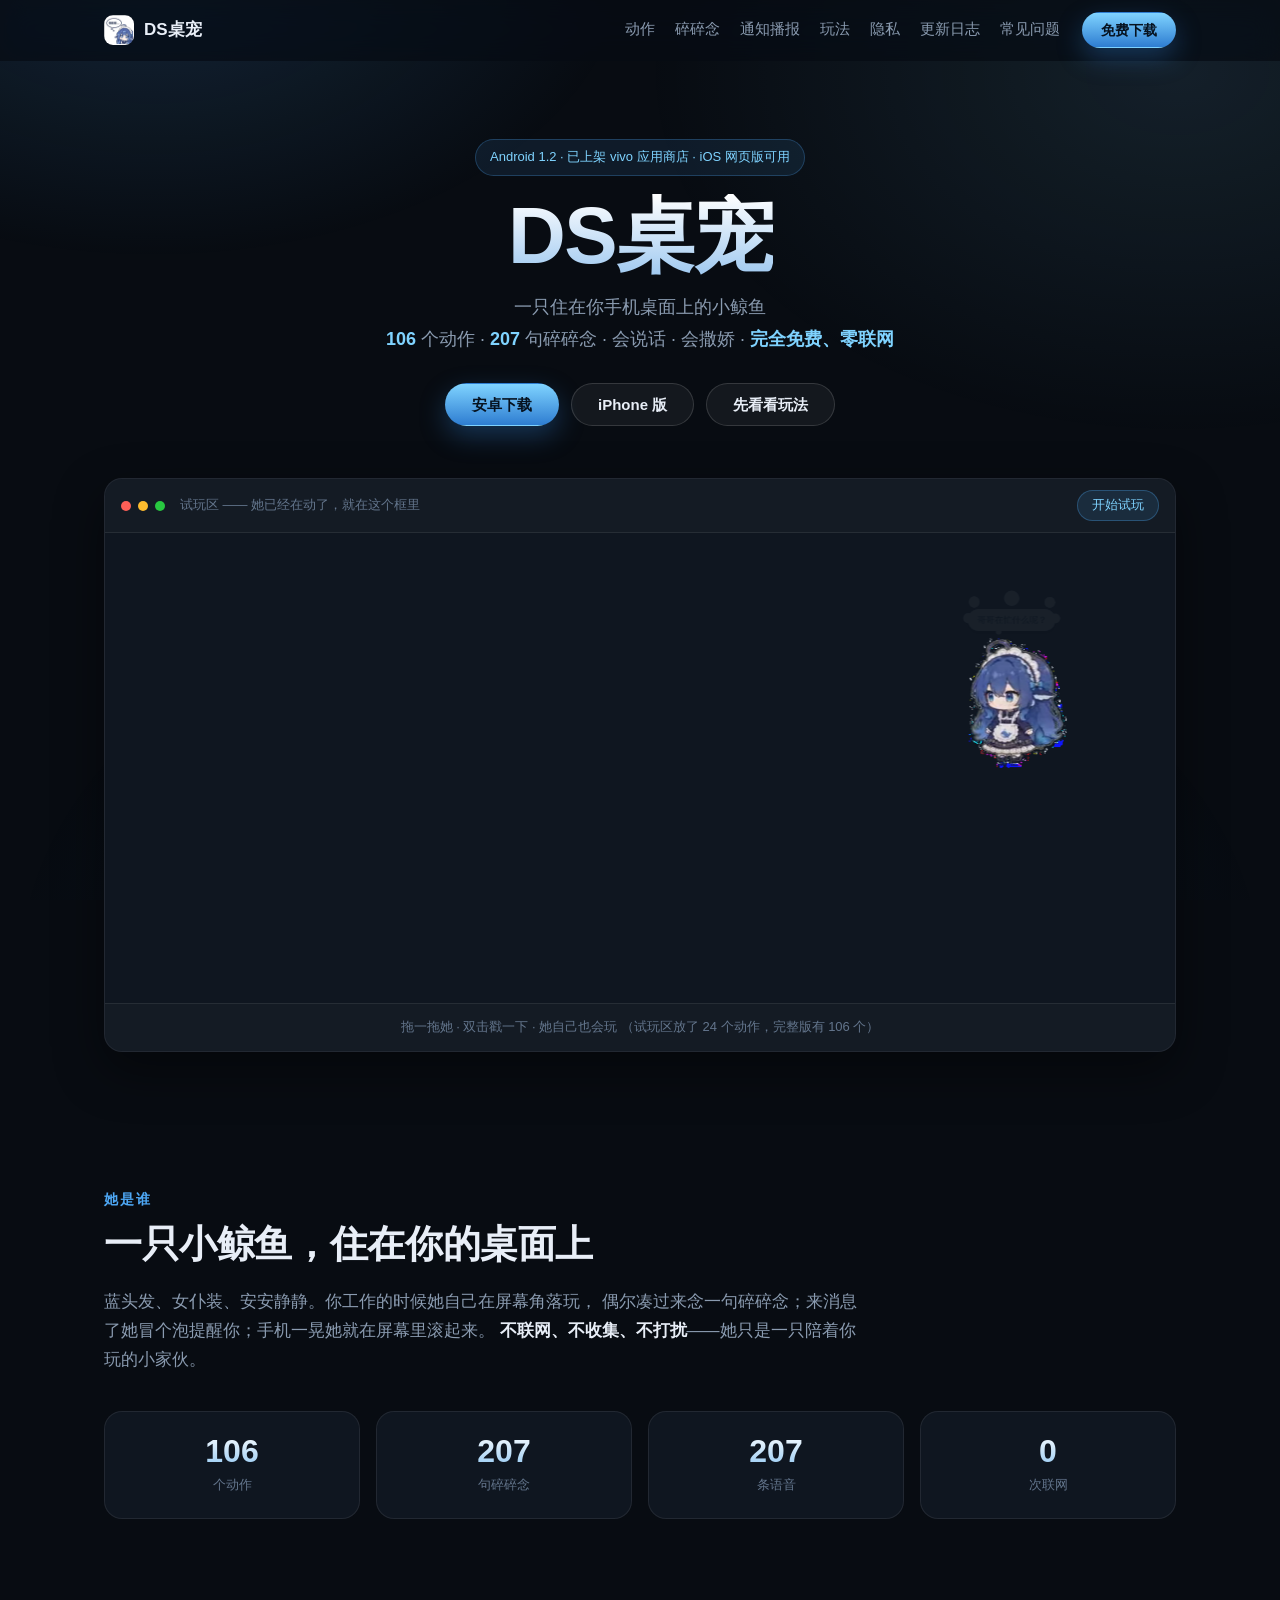
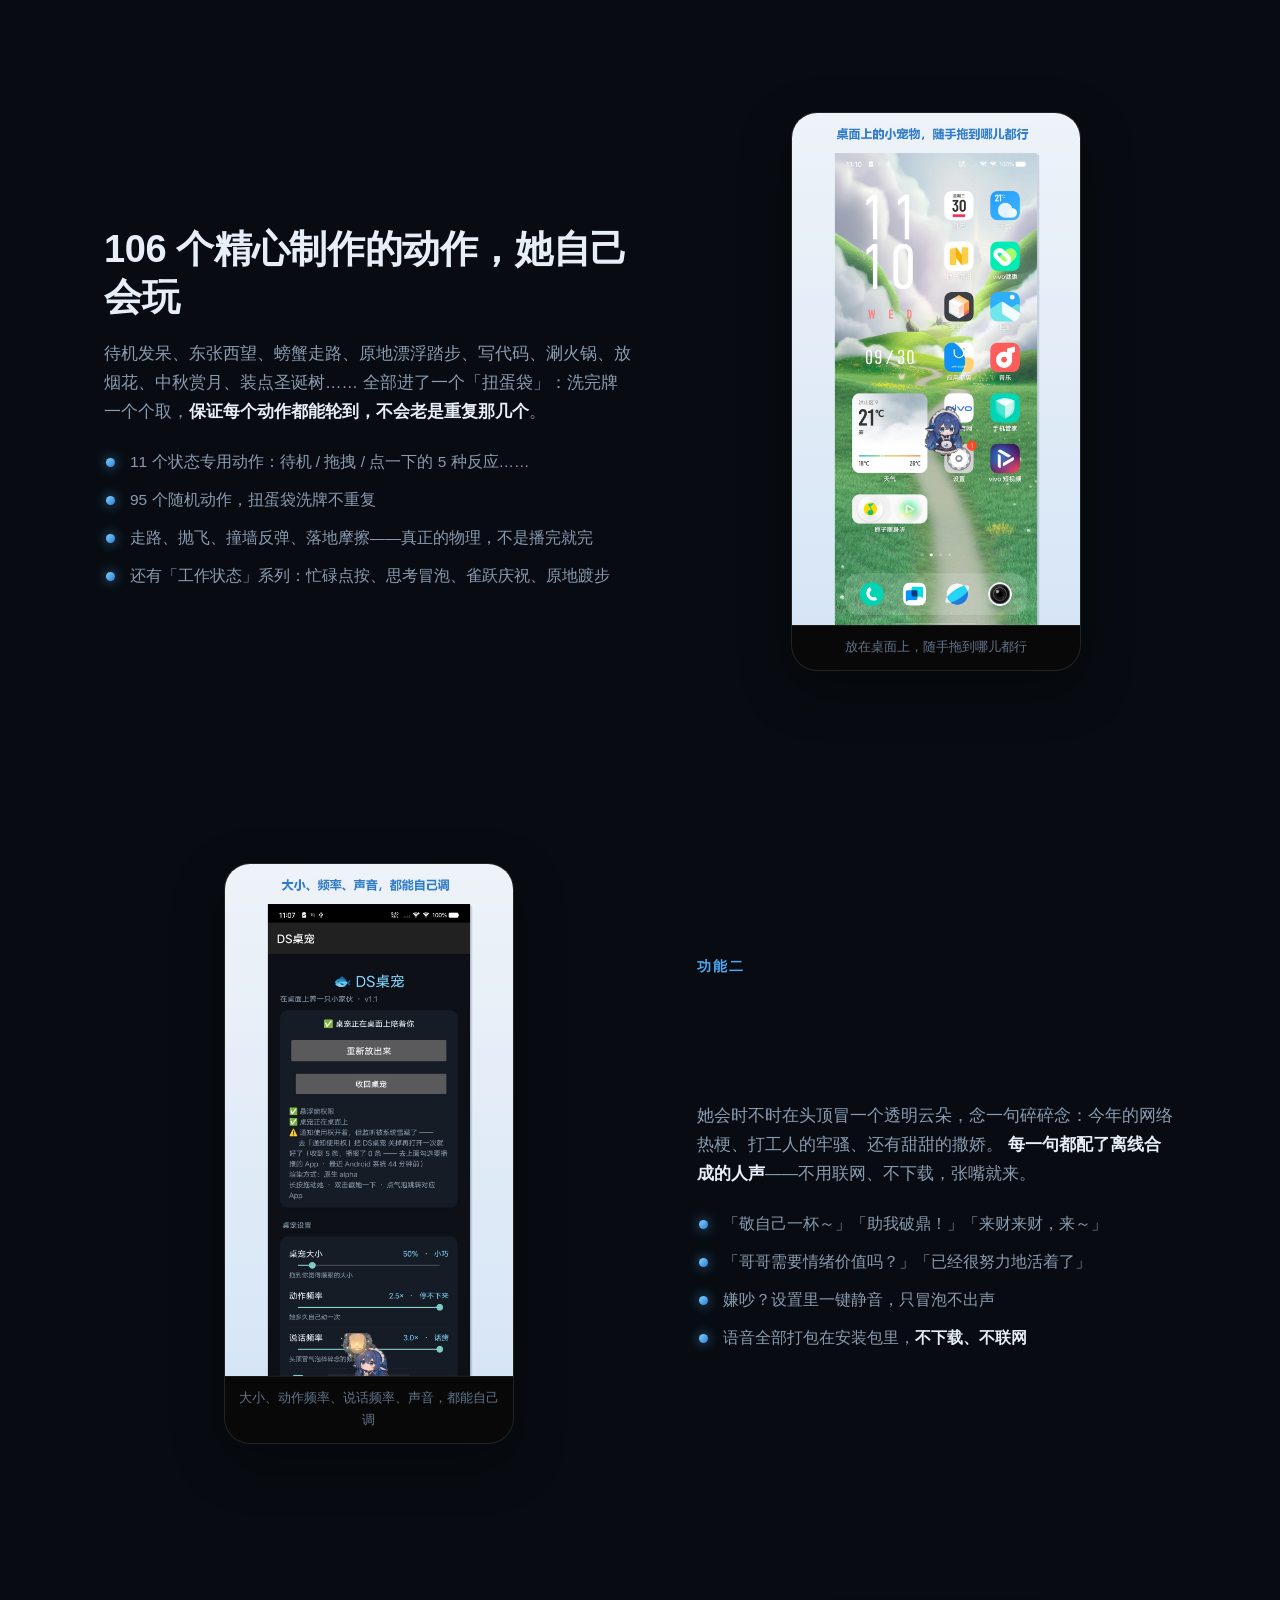
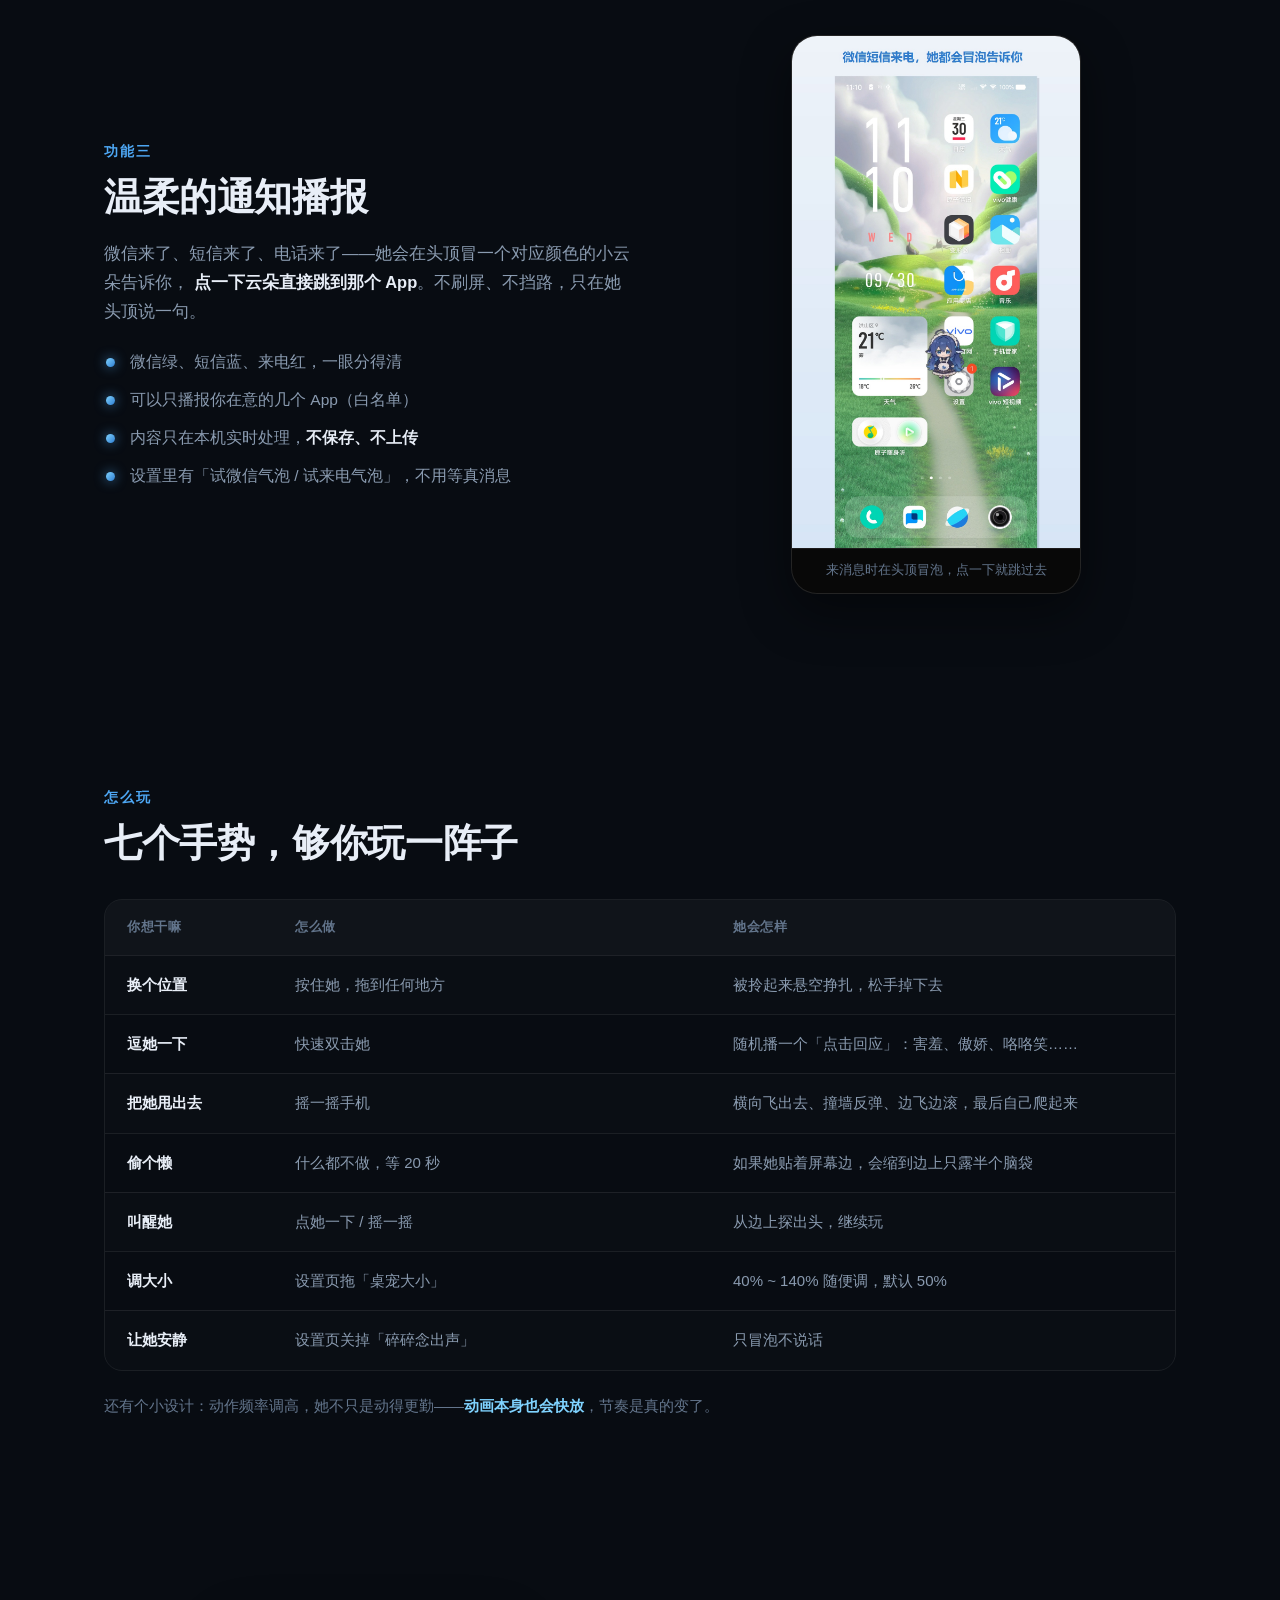
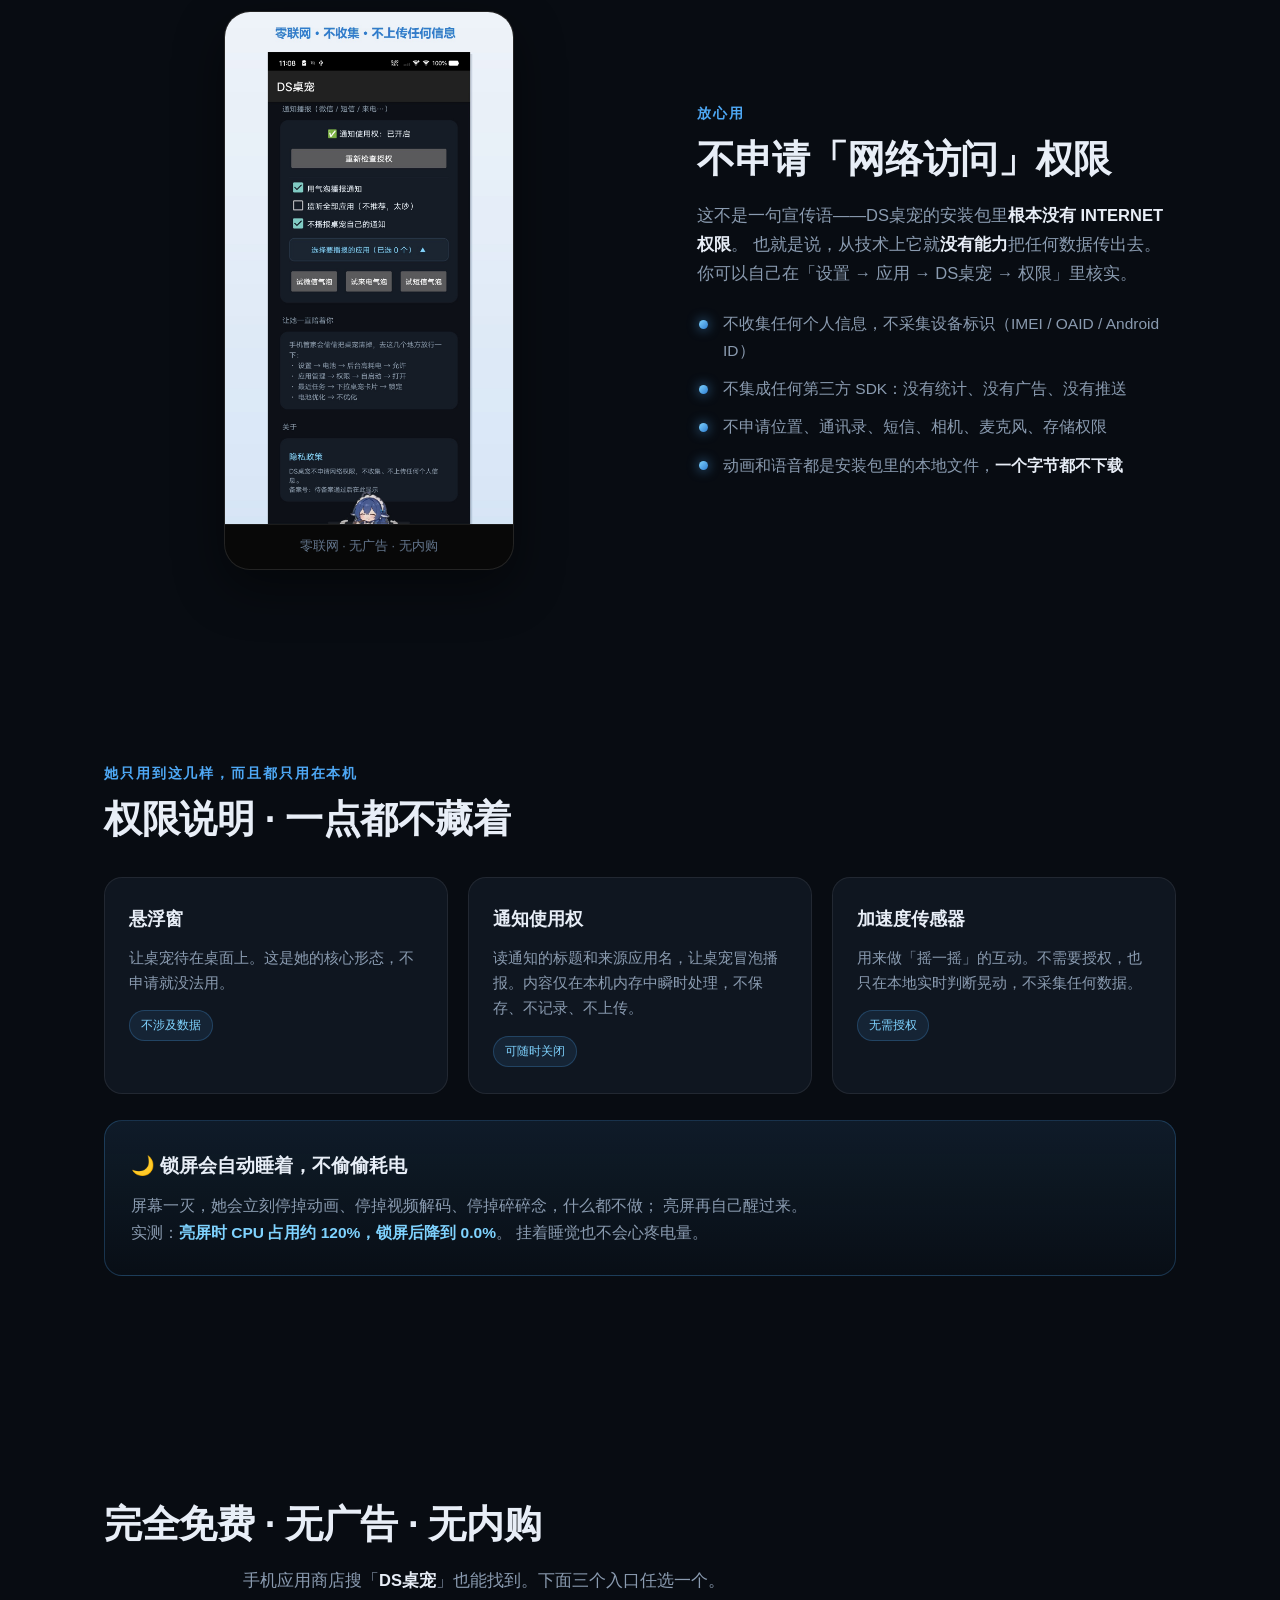
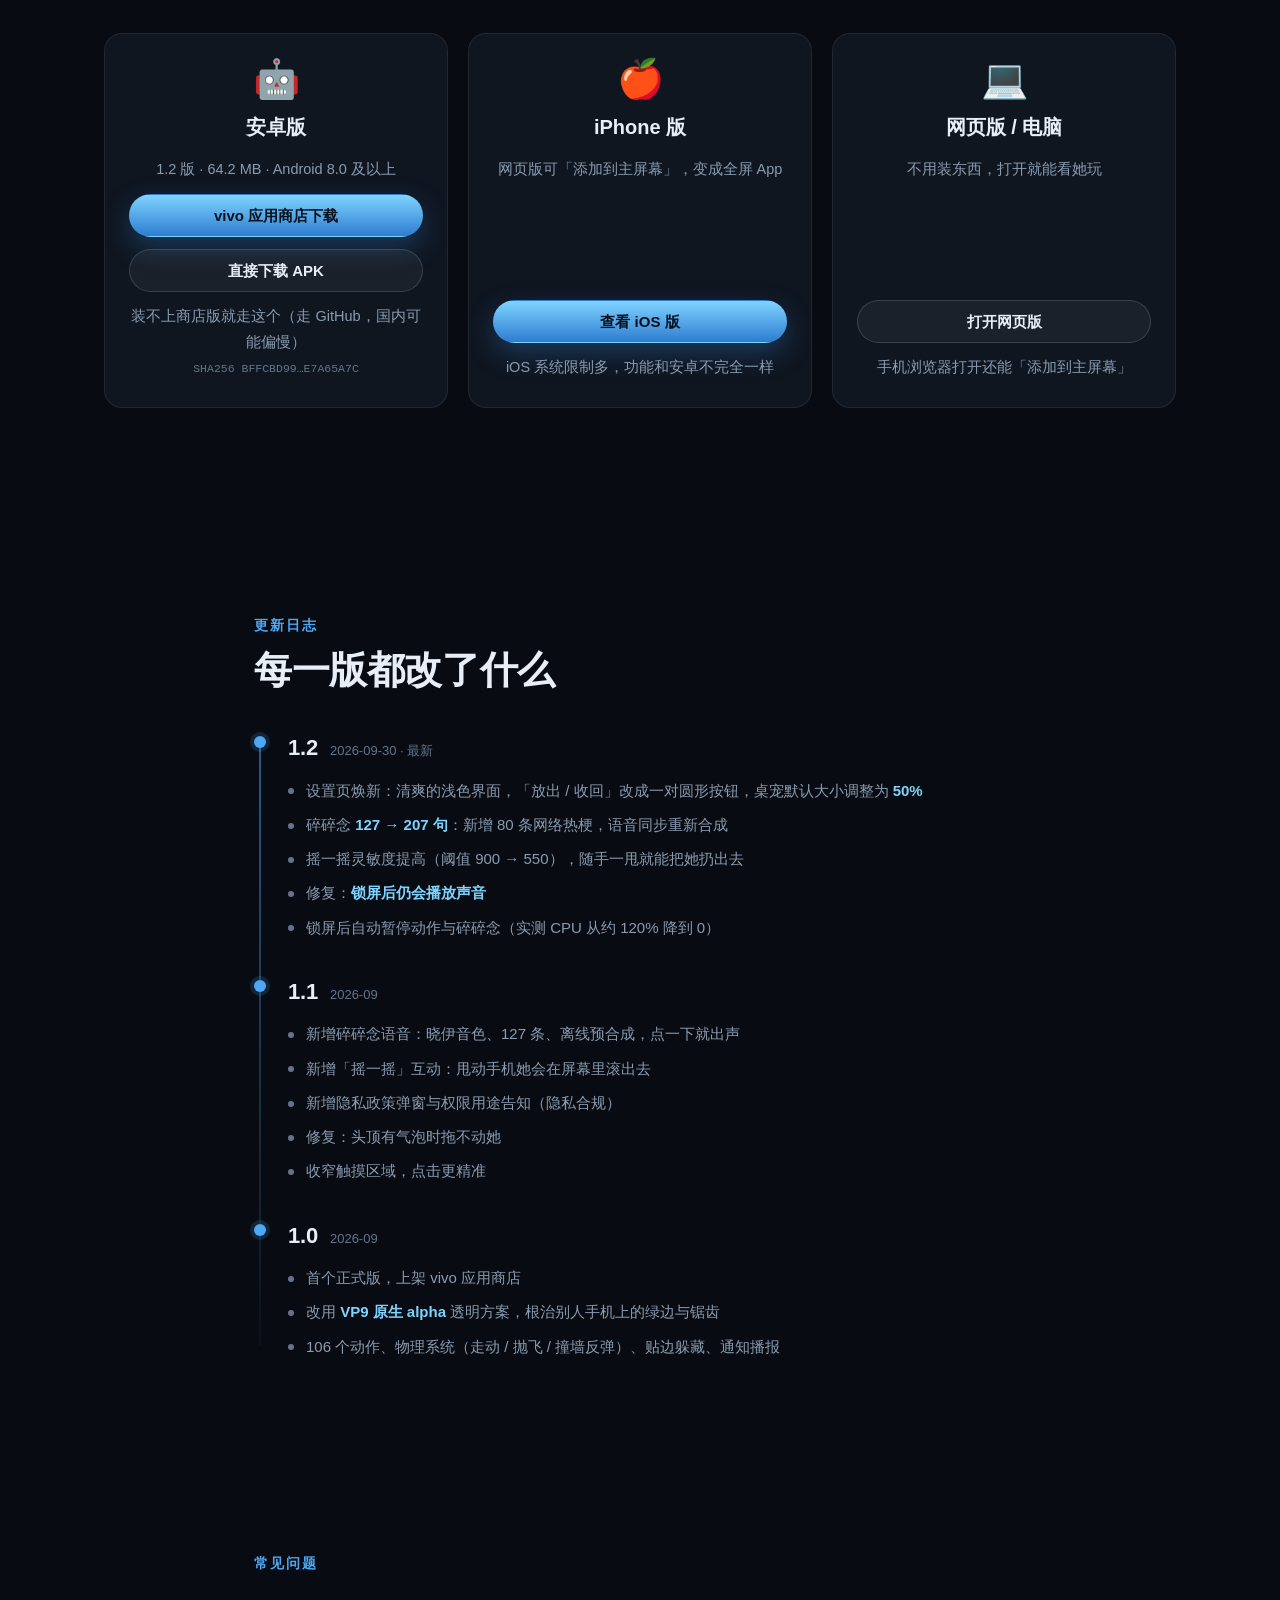
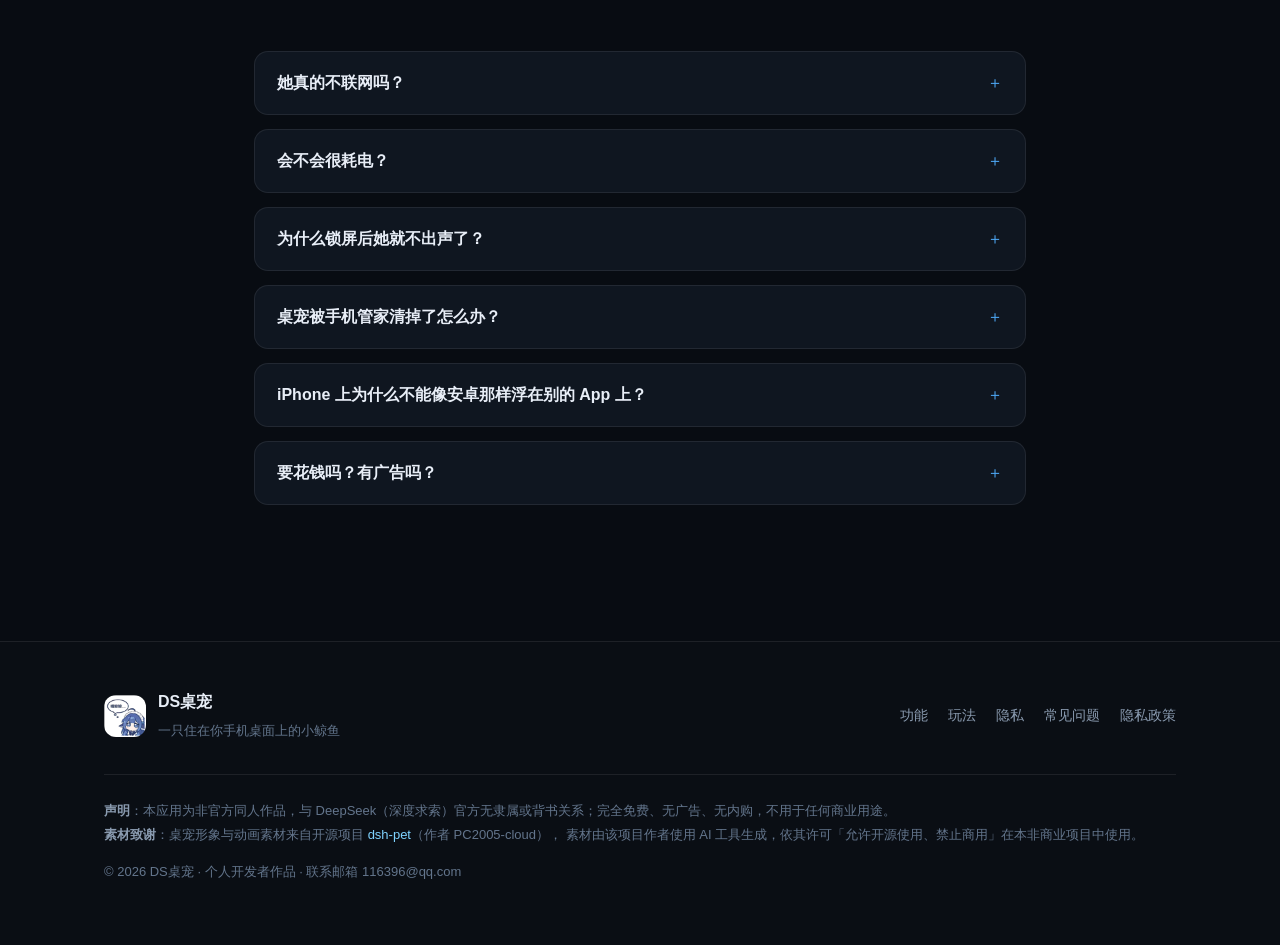
==== commit fc21d21e: "APK 改放 GitHub Release（EdgeOne 单文件上限 25MiB），站点仓库瘦回 23MB" ====
--- a/index.html
+++ b/index.html
@@ -268,7 +268,7 @@
         <p>1.2 版 · 64.2 MB · Android 8.0 及以上</p>
         <a class="btn btn-primary" data-link="android">vivo 应用商店下载</a>
         <a class="btn btn-ghost" data-link="apk" download="DS桌宠-1.2.apk">直接下载 APK</a>
-        <p class="tiny">装不上商店版就走这个<br><span class="mono">SHA256 BFFCBD99…E7A65A7C</span></p>
+        <p class="tiny">装不上商店版就走这个（走 GitHub，国内可能偏慢）<br><span class="mono">SHA256 BFFCBD99…E7A65A7C</span></p>
       </div>
       <div class="card dl-card reveal" style="--d:.05s">
         <div class="dl-icon">🍎</div>
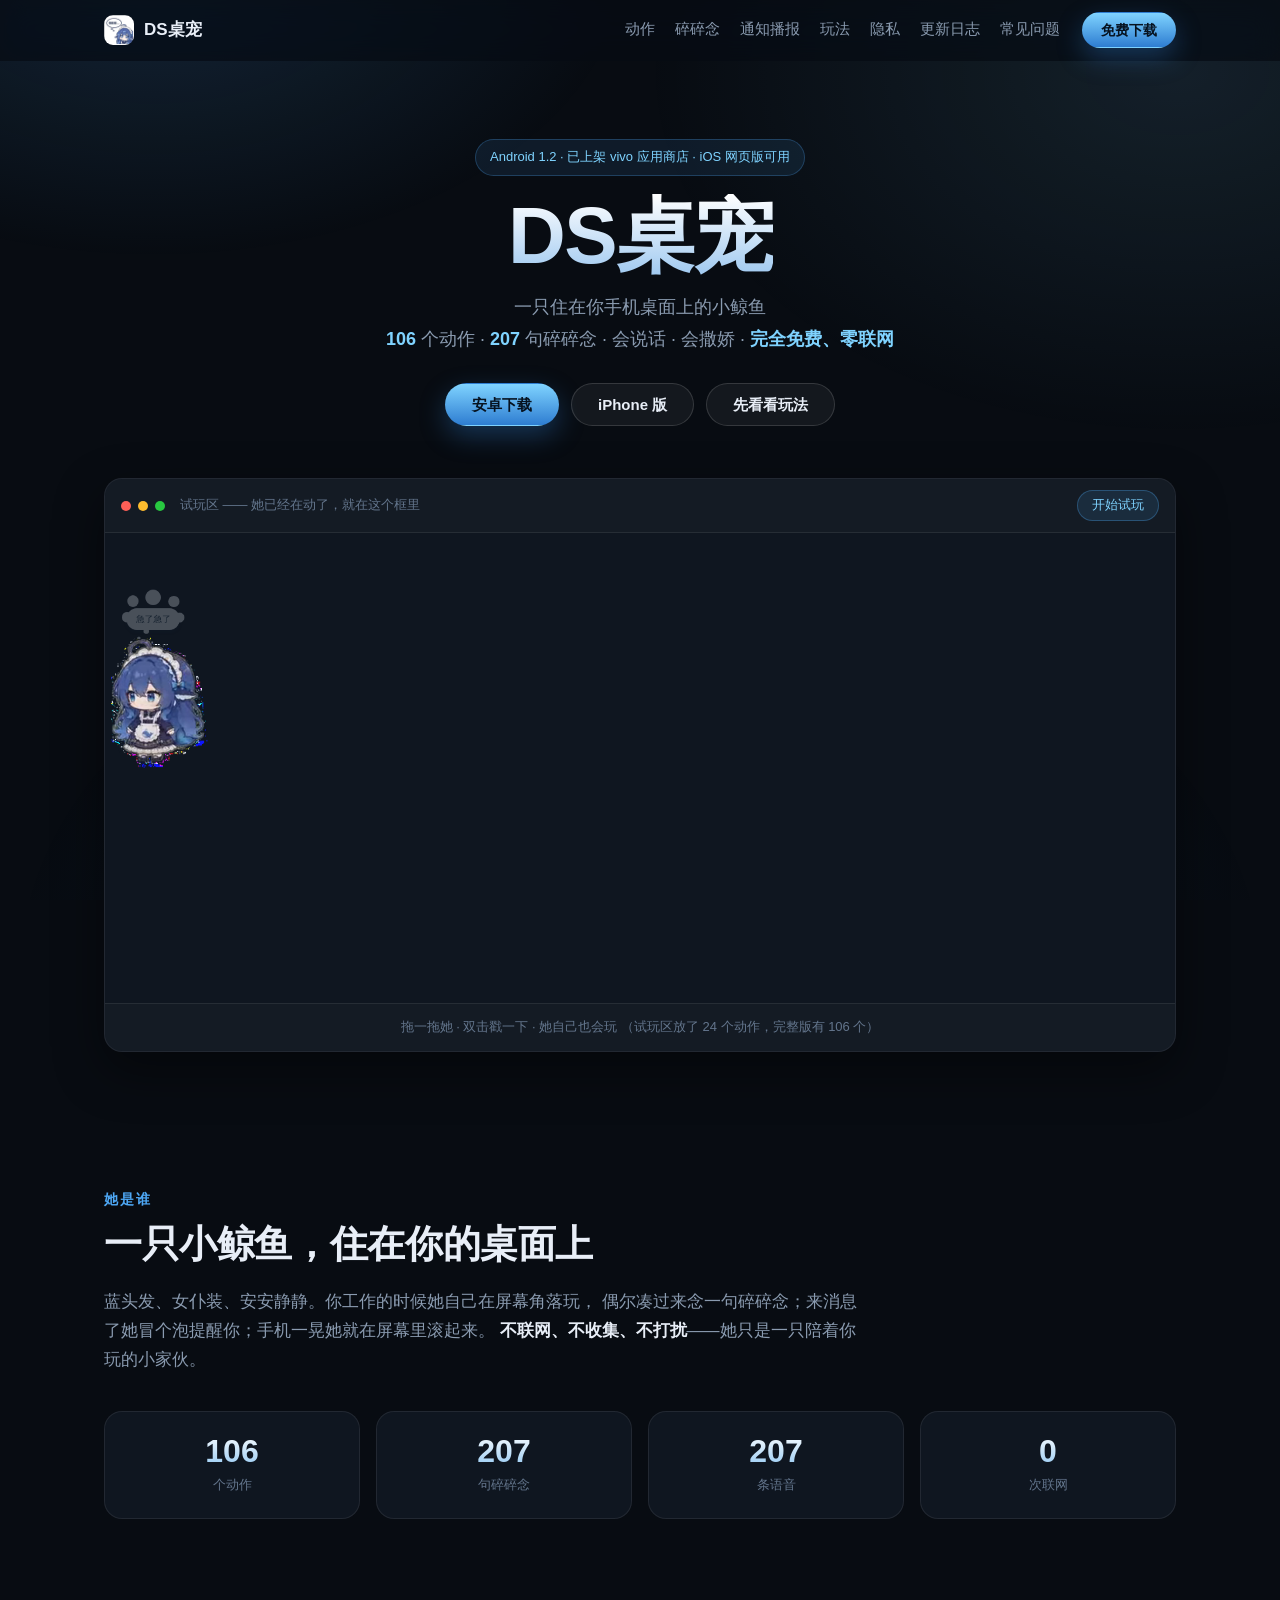
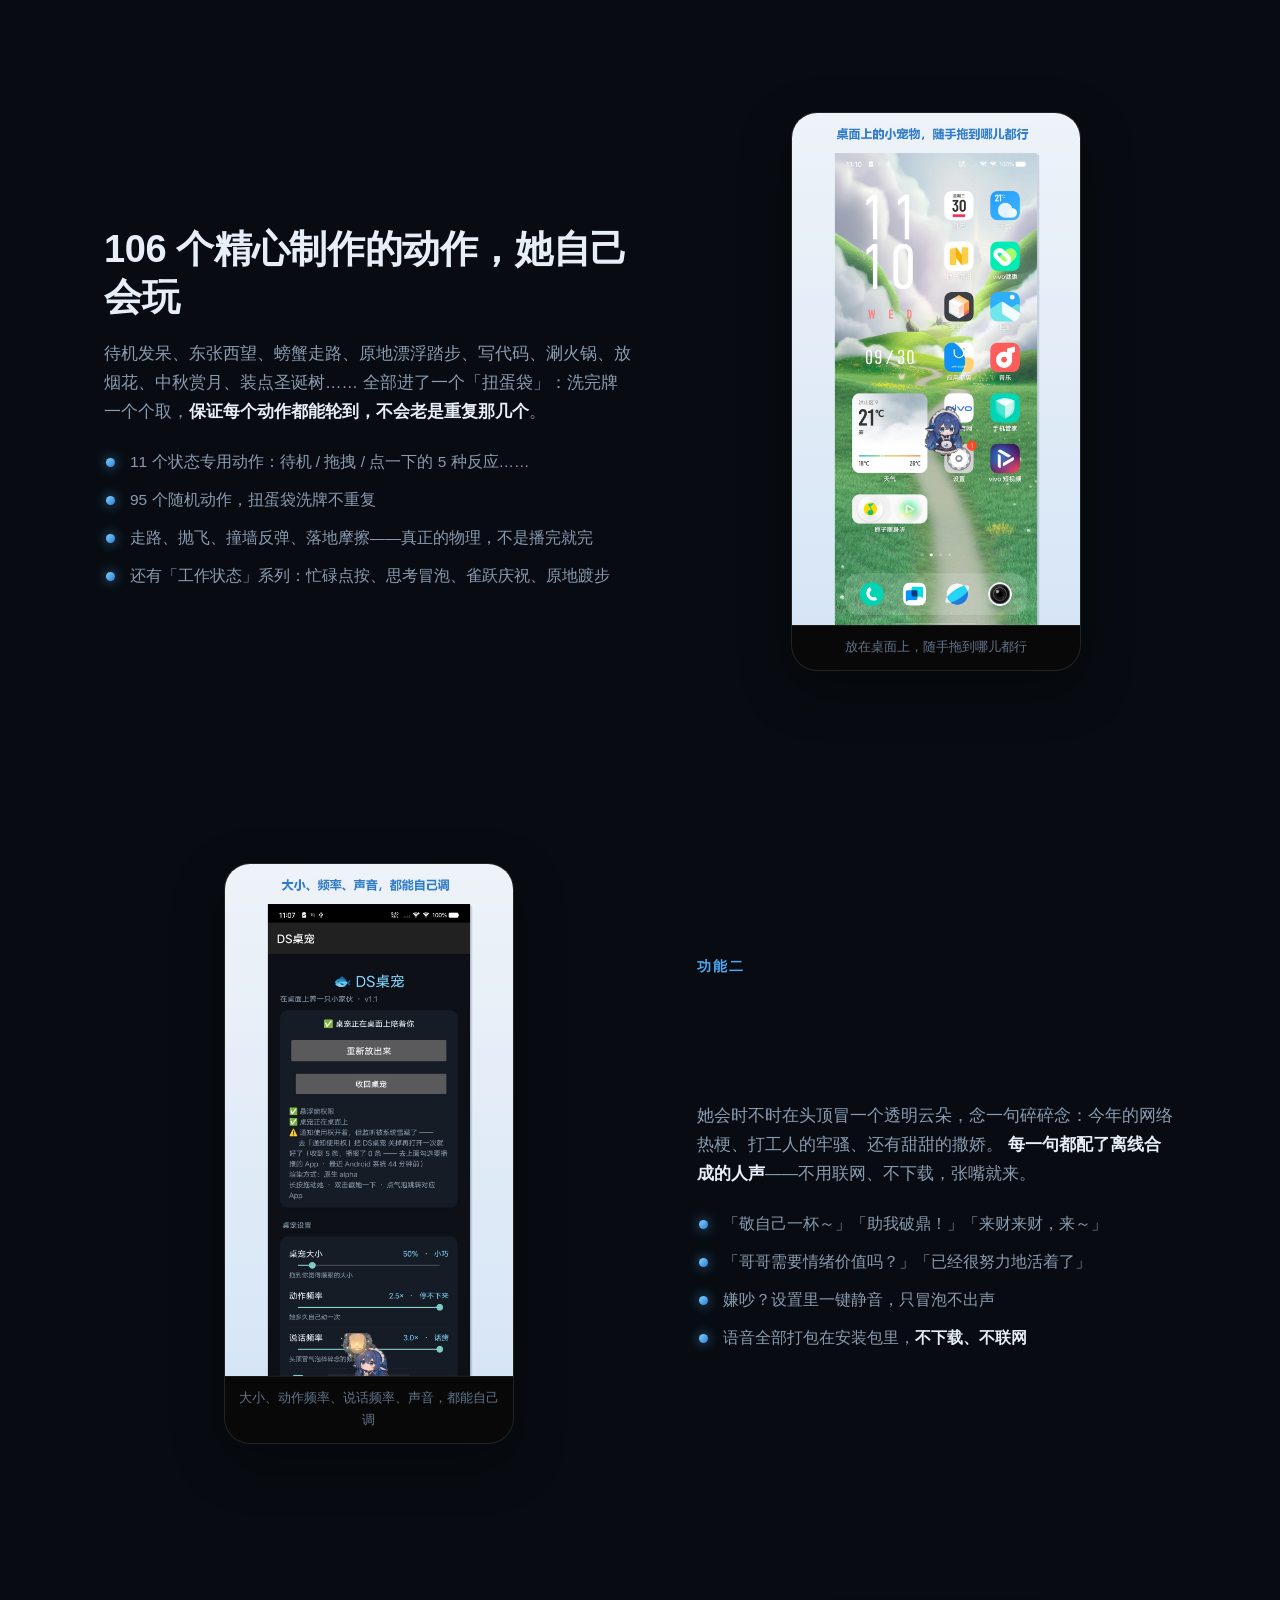
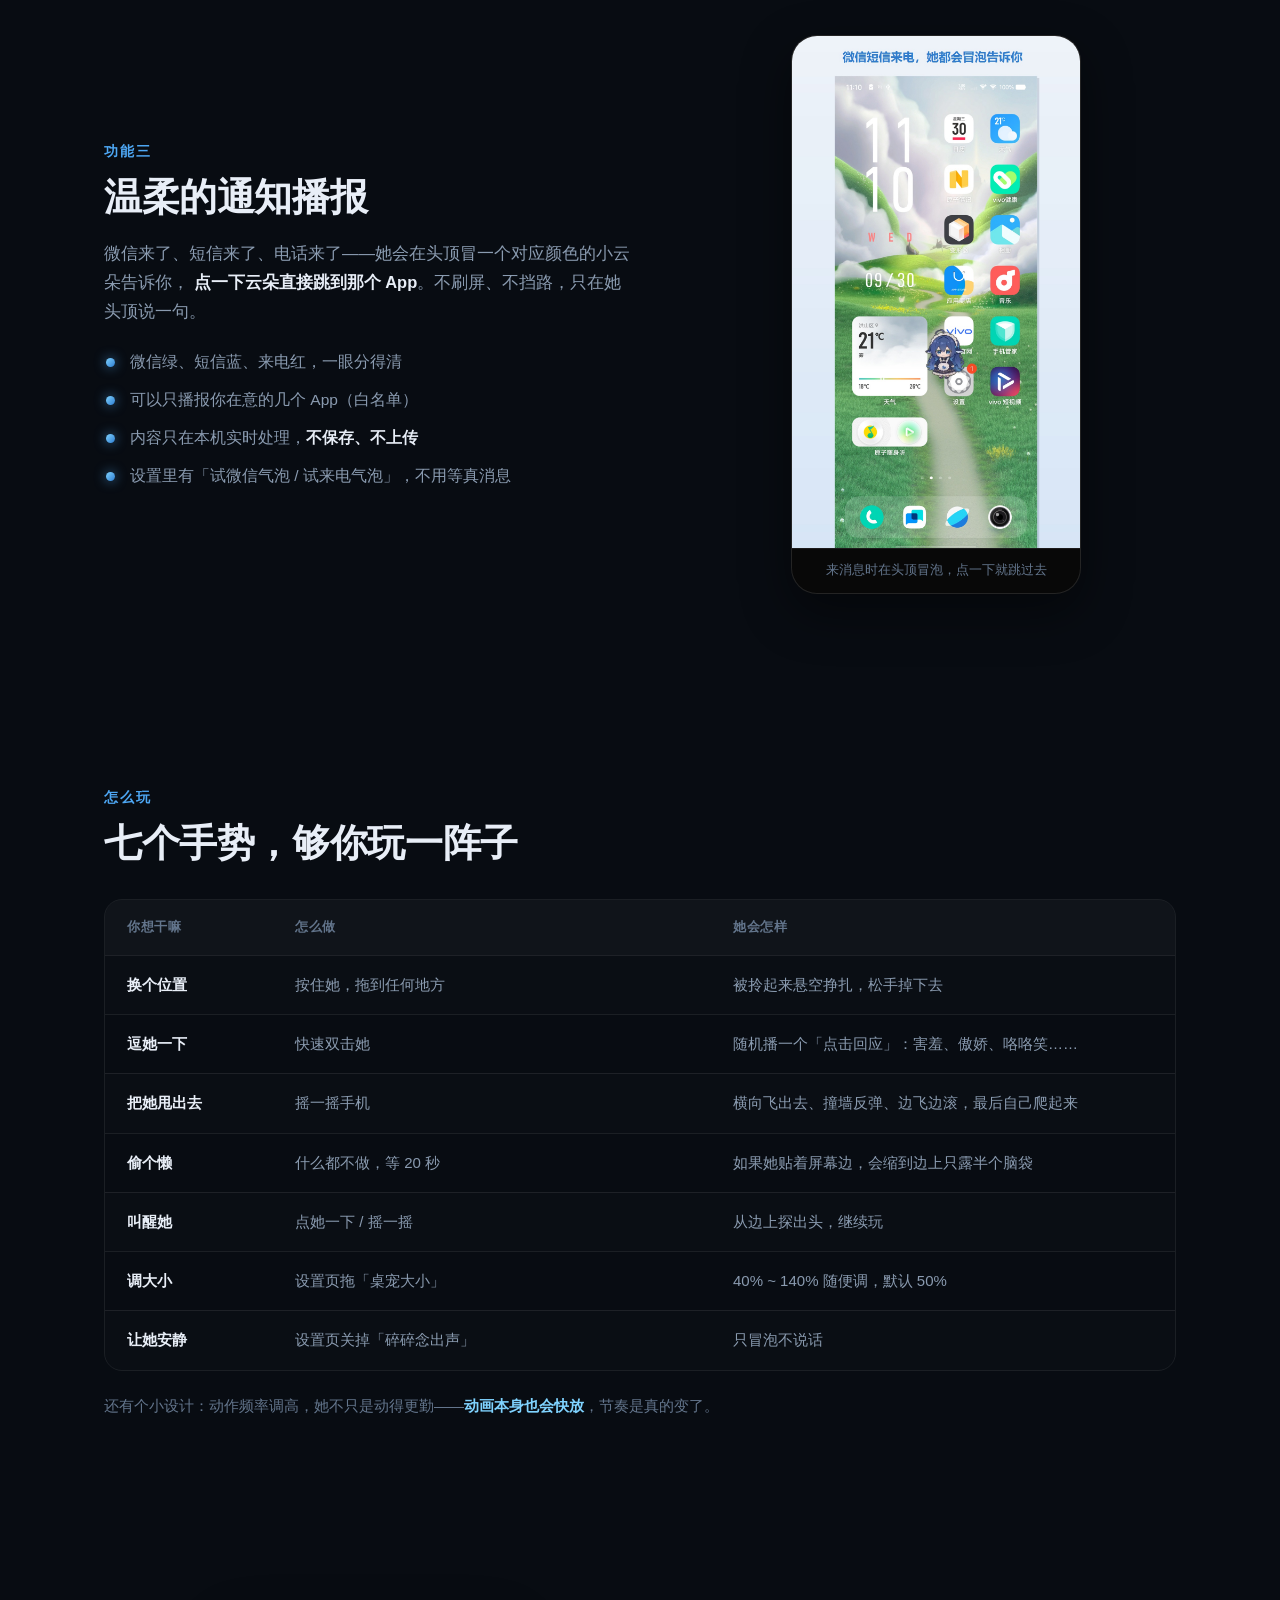
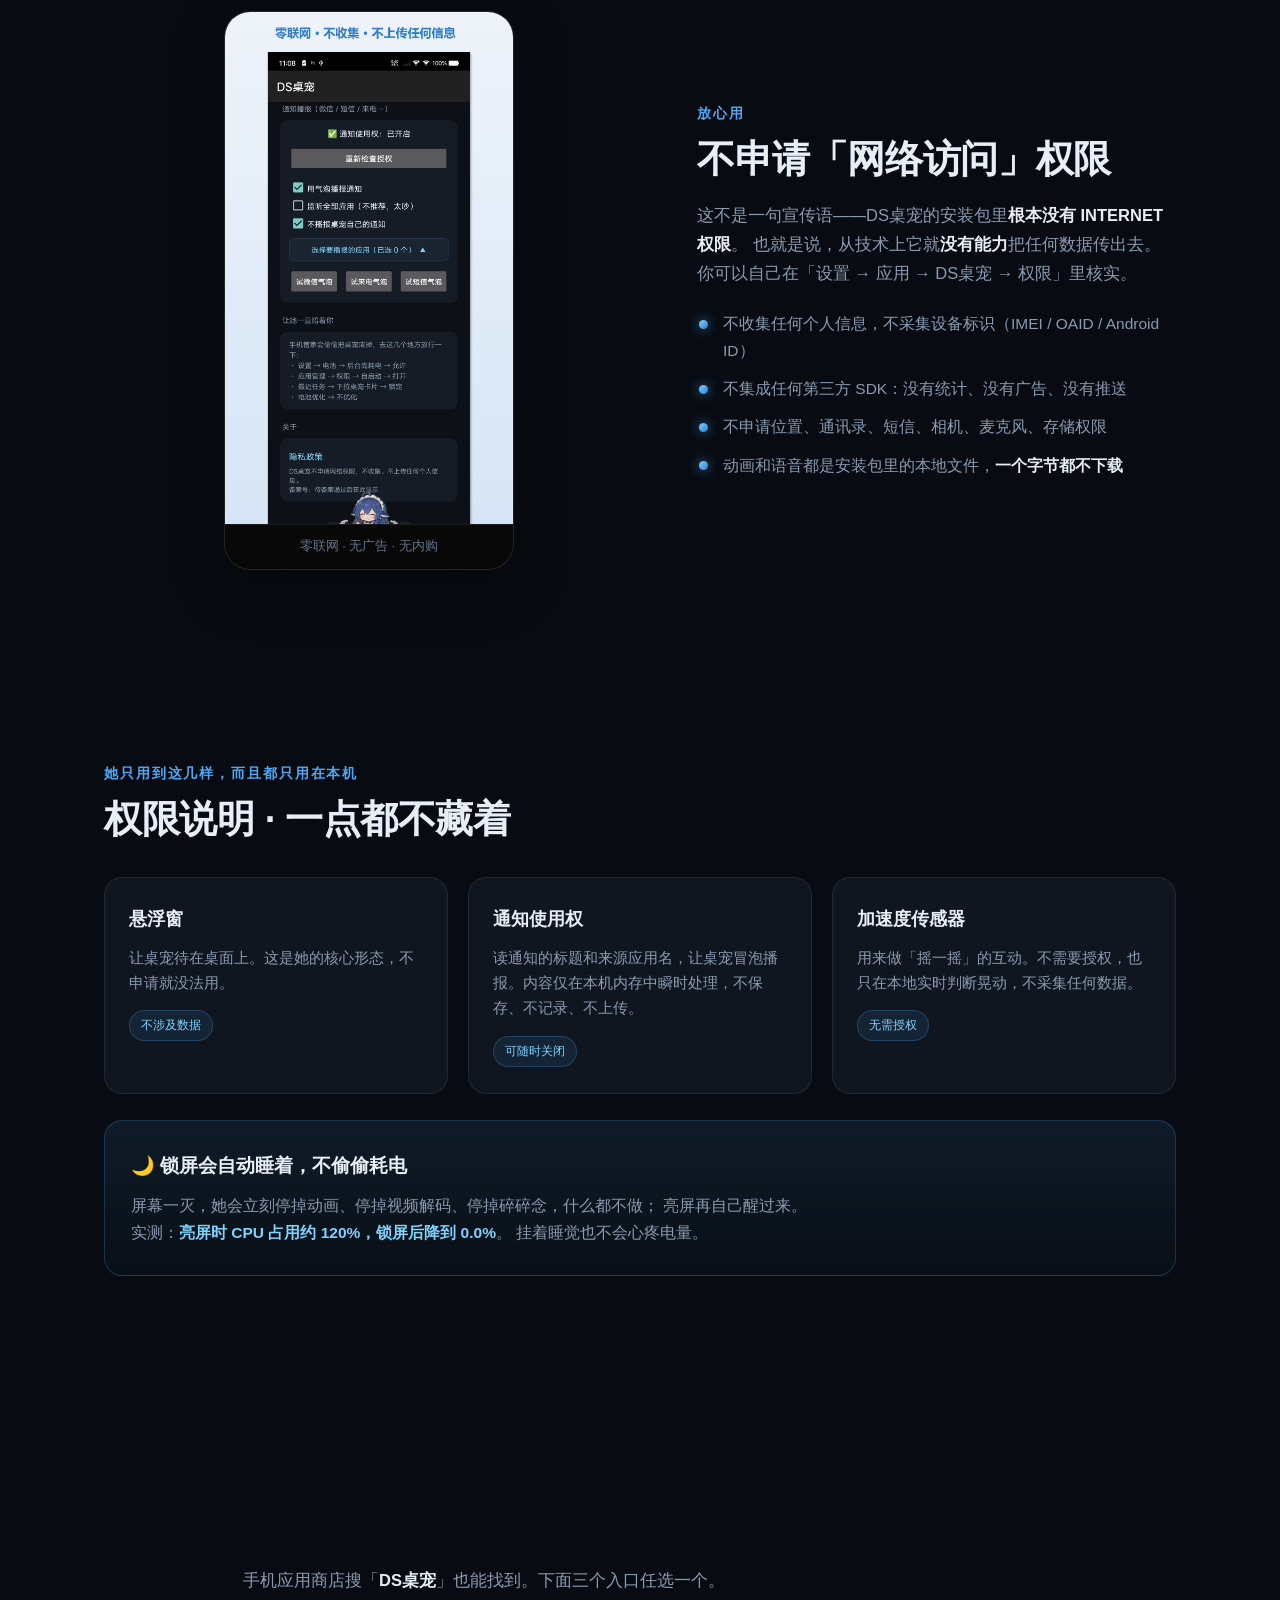
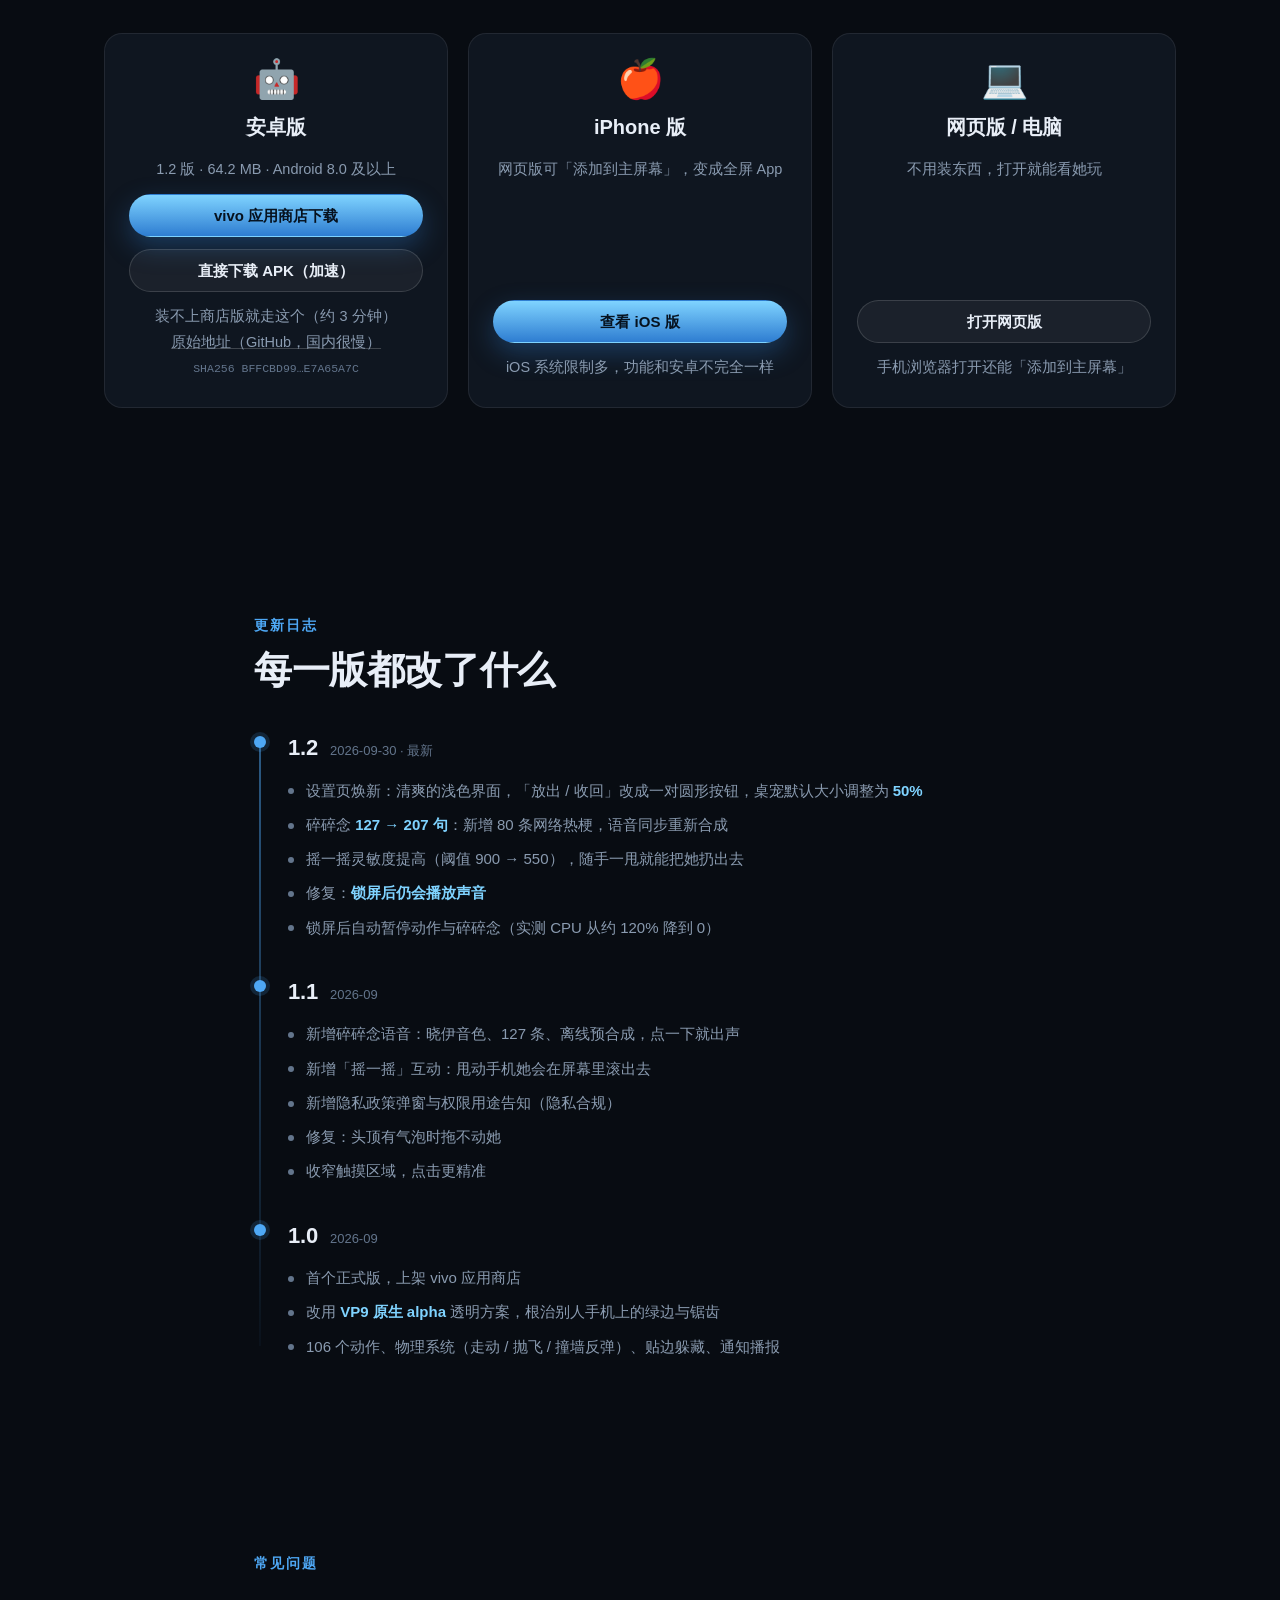
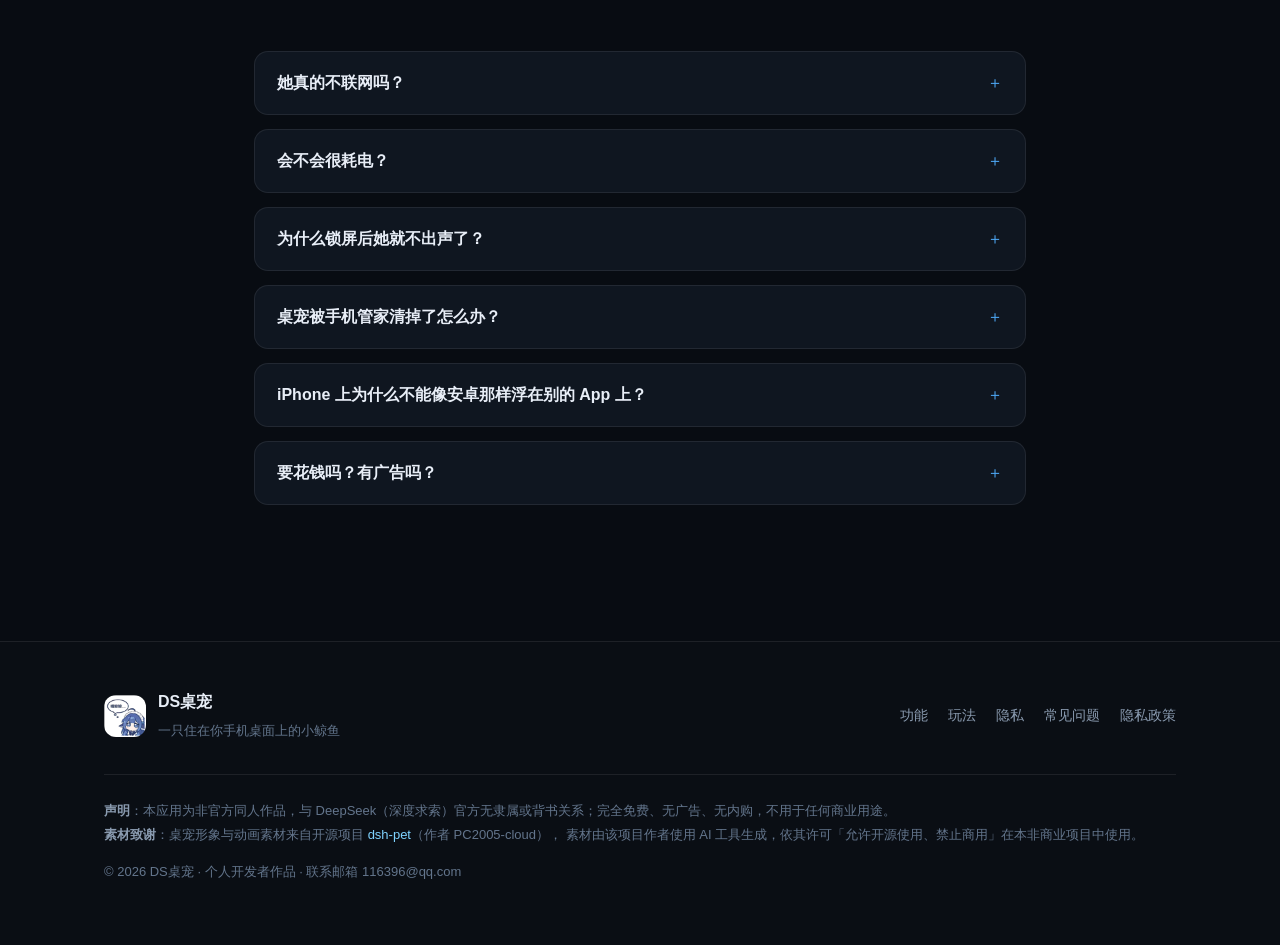
==== commit 599dfb0b: "APK 增加「国内加速下载」按钮（ghfast 镜像，实测快 12 倍）" ====
--- a/index.html
+++ b/index.html
@@ -267,8 +267,12 @@
         <h3>安卓版</h3>
         <p>1.2 版 · 64.2 MB · Android 8.0 及以上</p>
         <a class="btn btn-primary" data-link="android">vivo 应用商店下载</a>
-        <a class="btn btn-ghost" data-link="apk" download="DS桌宠-1.2.apk">直接下载 APK</a>
-        <p class="tiny">装不上商店版就走这个（走 GitHub，国内可能偏慢）<br><span class="mono">SHA256 BFFCBD99…E7A65A7C</span></p>
+        <a class="btn btn-ghost" data-link="apkFast">直接下载 APK（加速）</a>
+        <p class="tiny">
+          装不上商店版就走这个（约 3 分钟）<br>
+          <a class="tiny-link" data-link="apk">原始地址（GitHub，国内很慢）</a><br>
+          <span class="mono">SHA256 BFFCBD99…E7A65A7C</span>
+        </p>
       </div>
       <div class="card dl-card reveal" style="--d:.05s">
         <div class="dl-icon">🍎</div>
--- a/site.css
+++ b/site.css
@@ -220,6 +220,7 @@
 .dl-card .btn{width:100%}
 .dl-icon{font-size:38px;line-height:1}
 .tiny{font-size:12.5px;color:var(--dim-2)}
+.tiny-link{color:var(--dim);text-decoration:underline;text-decoration-color:rgba(255,255,255,.2)}
 .dl-card .tiny{flex:none}
 
 /* 更新日志 */
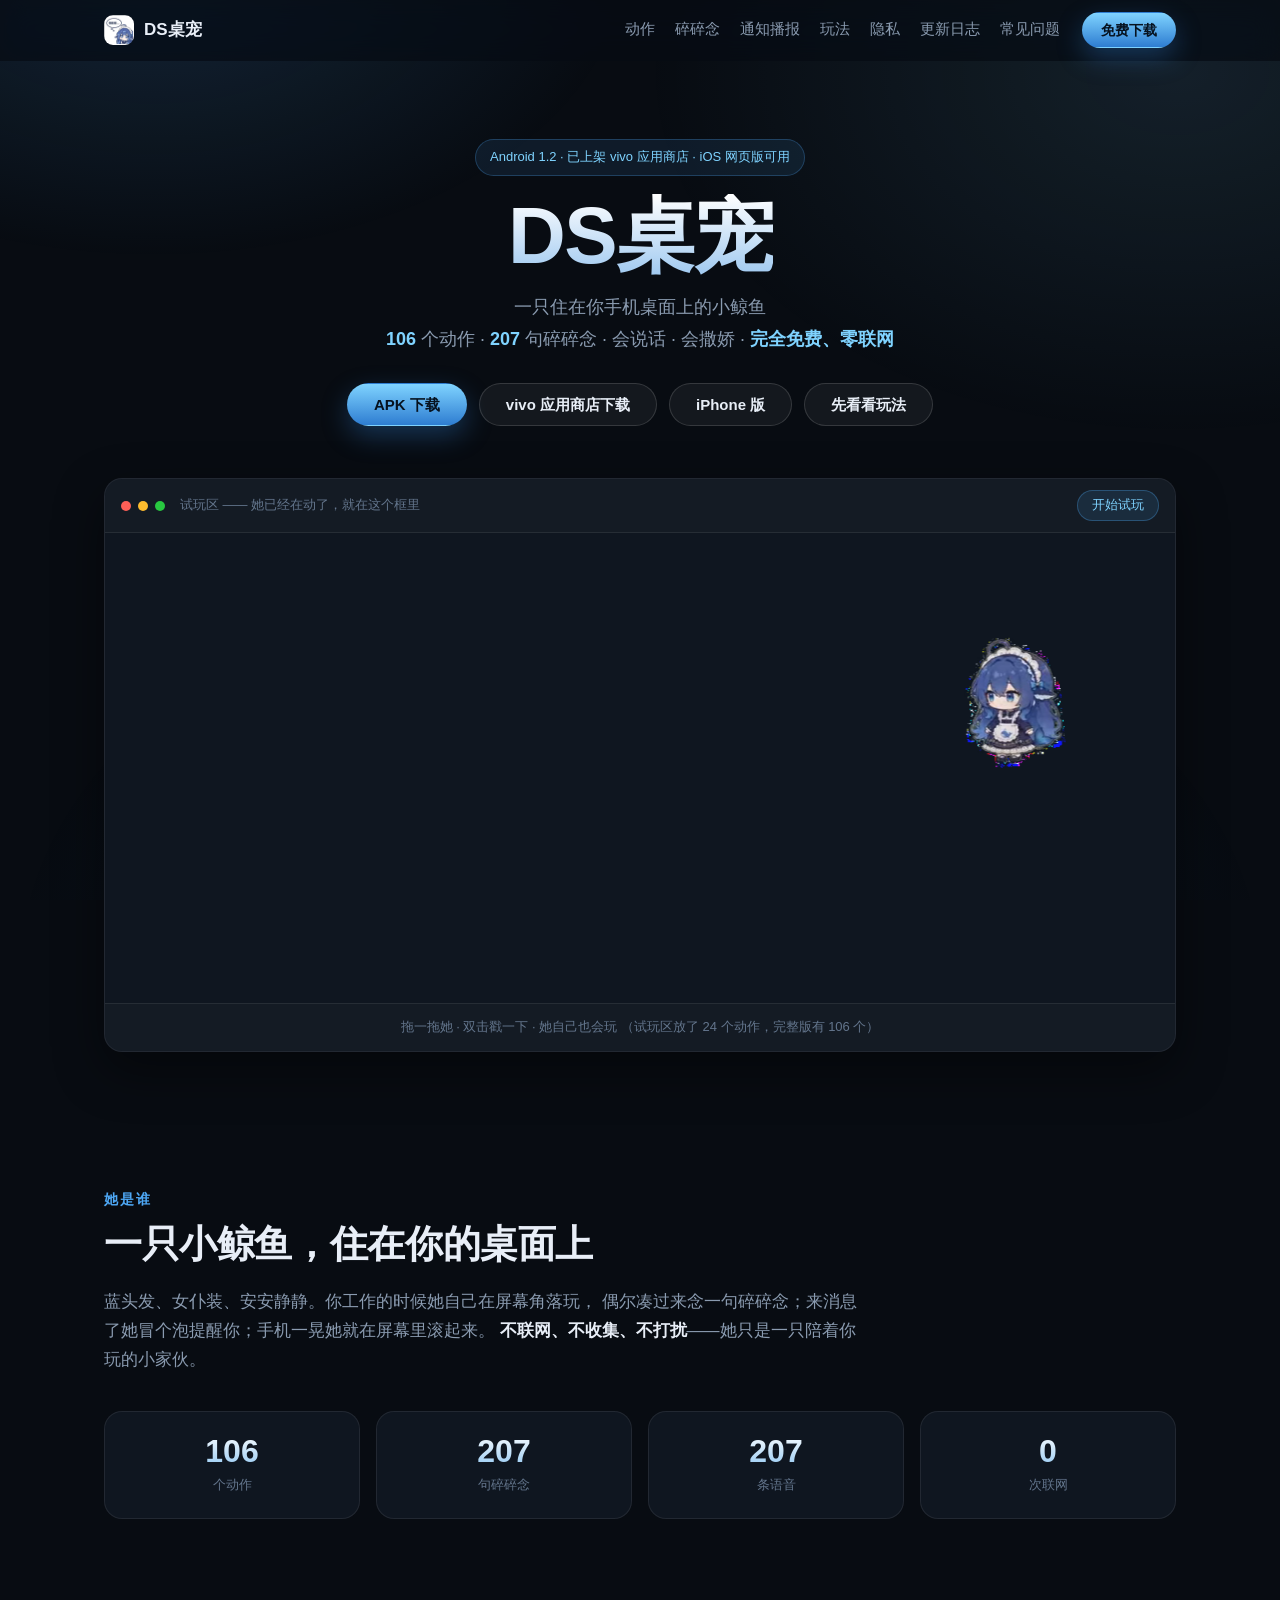
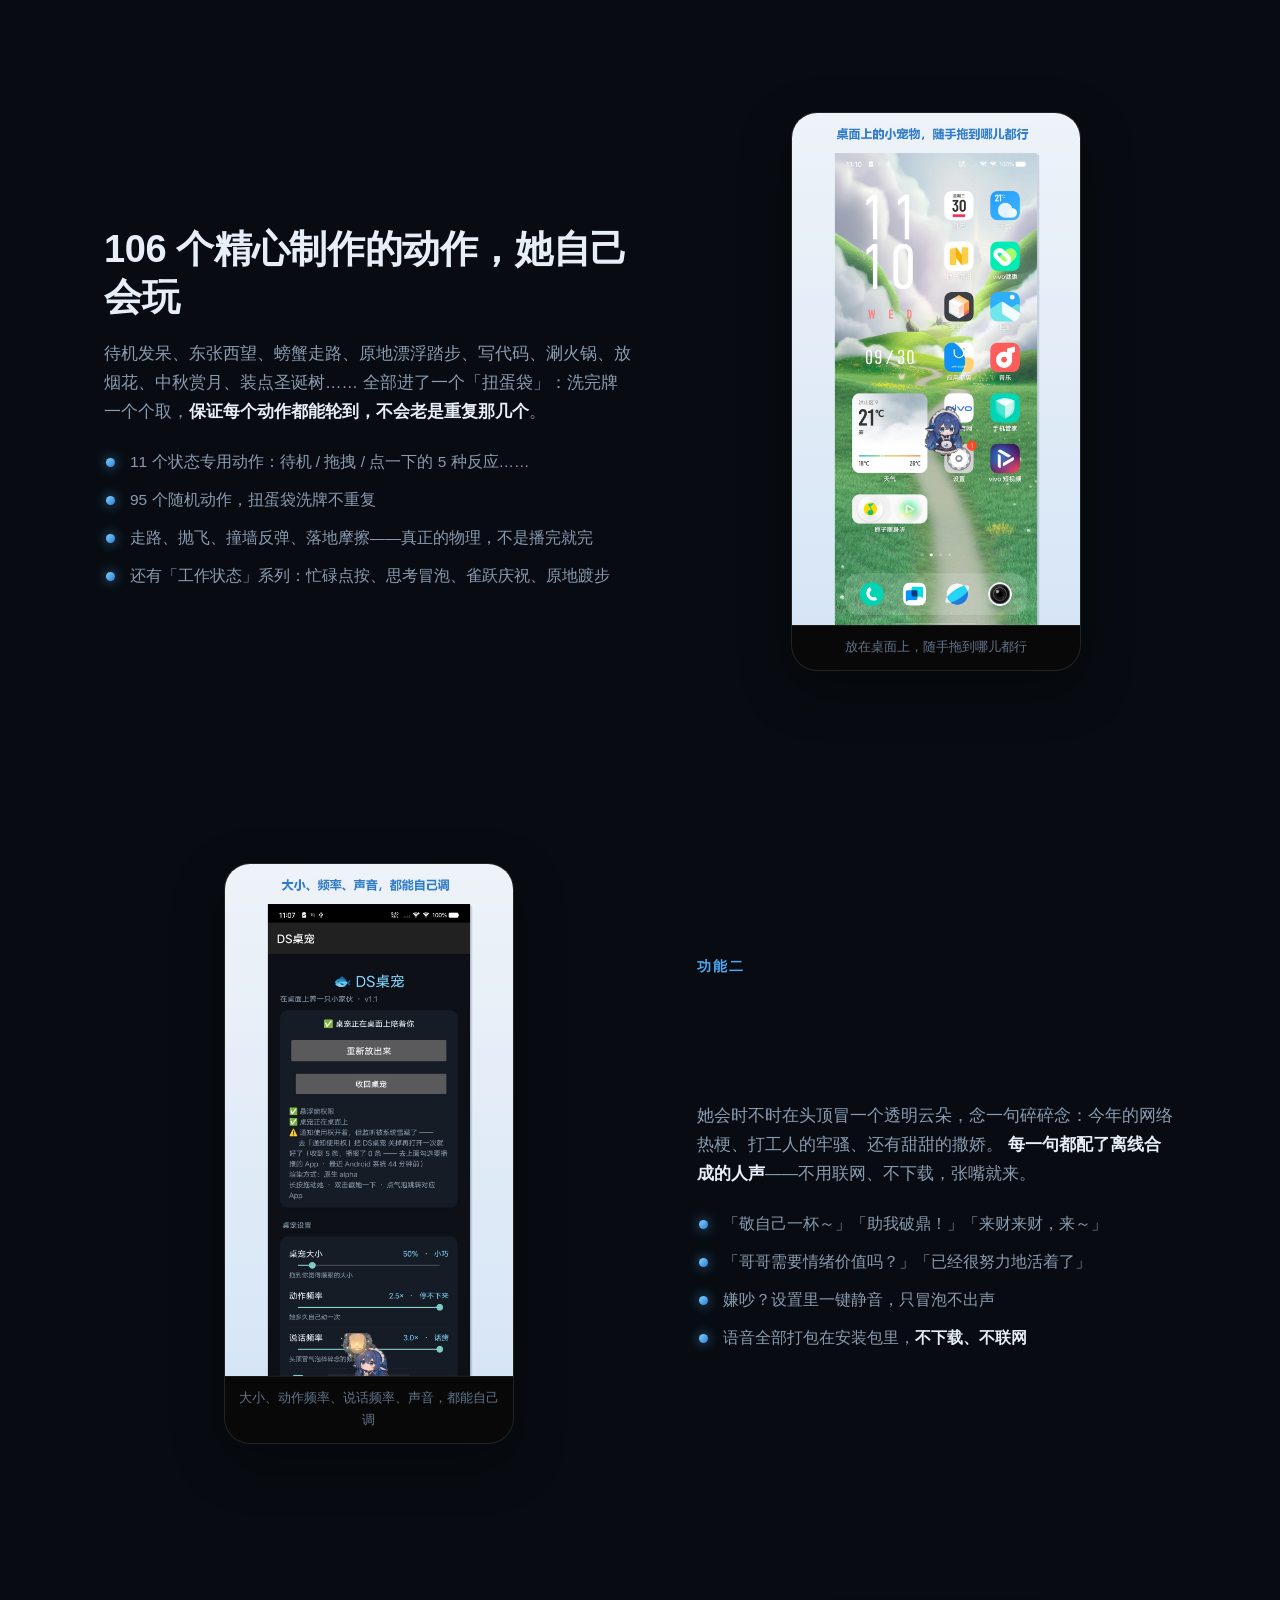
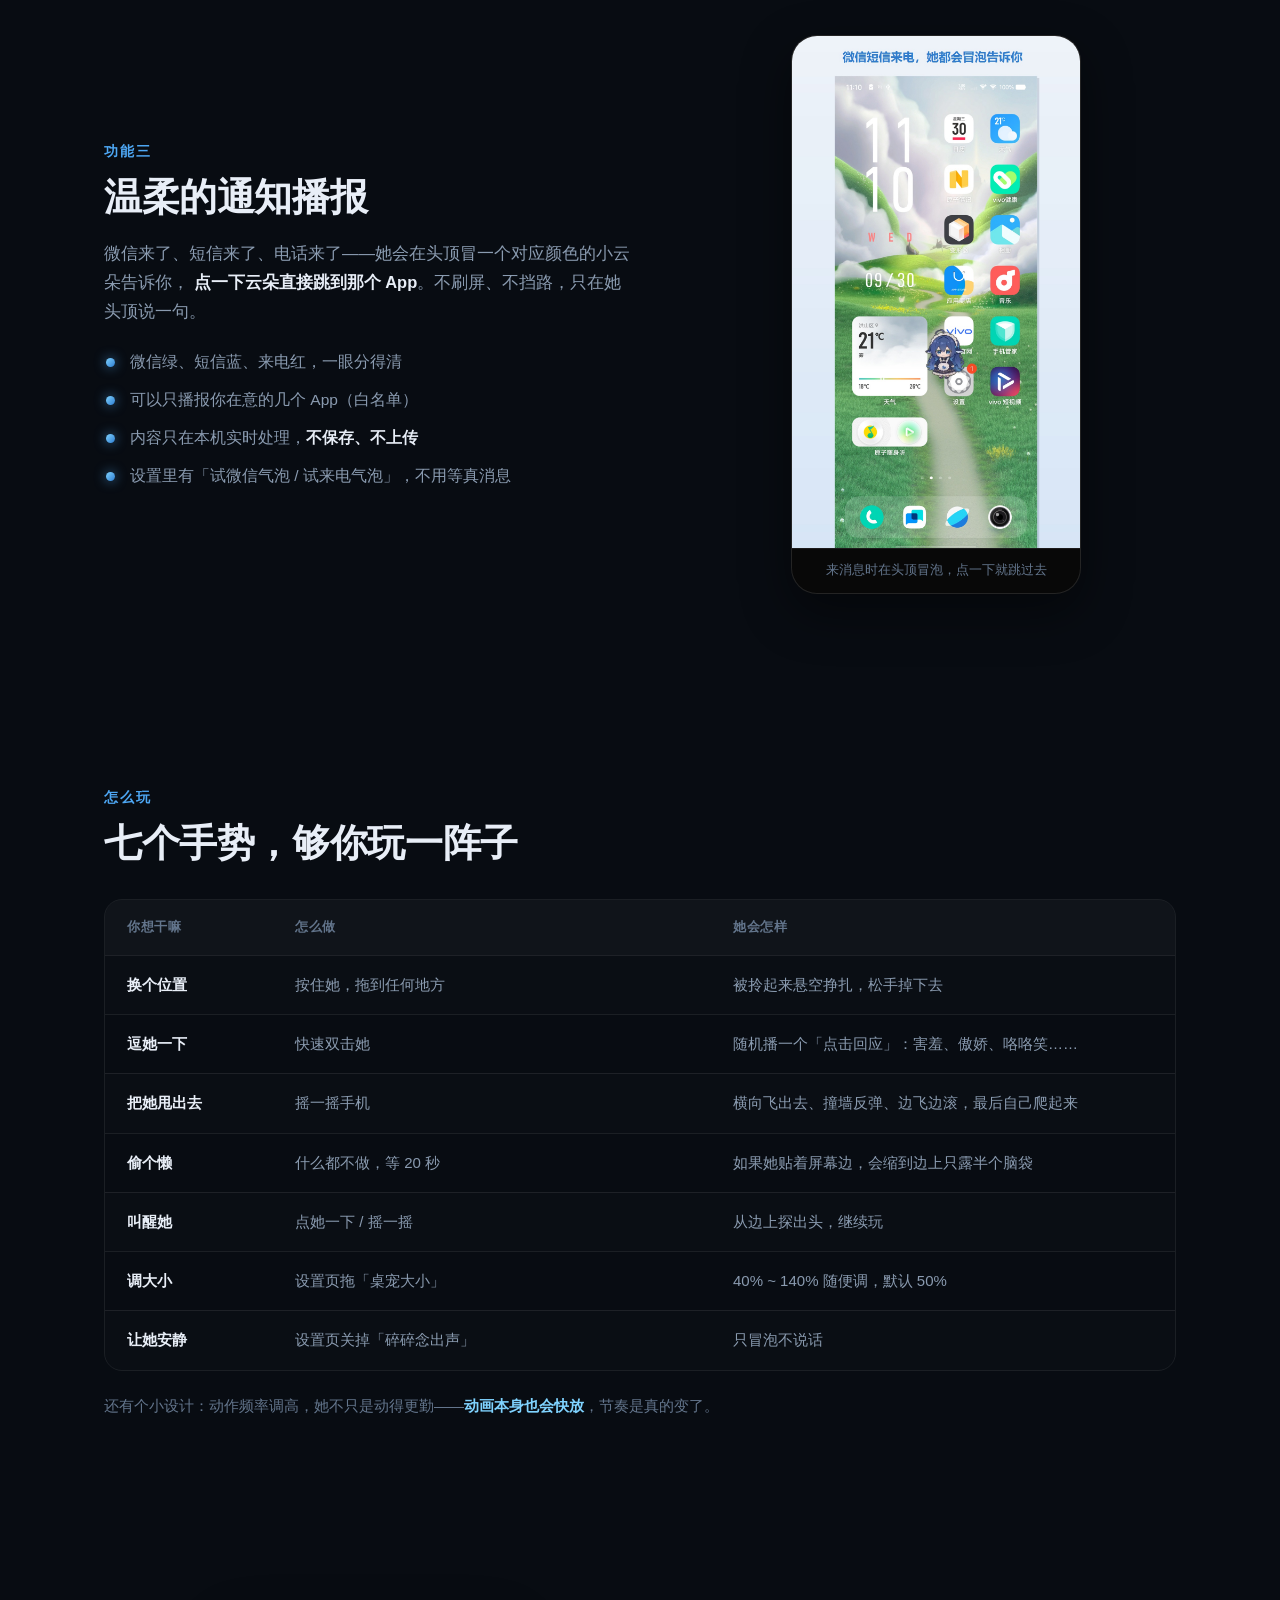
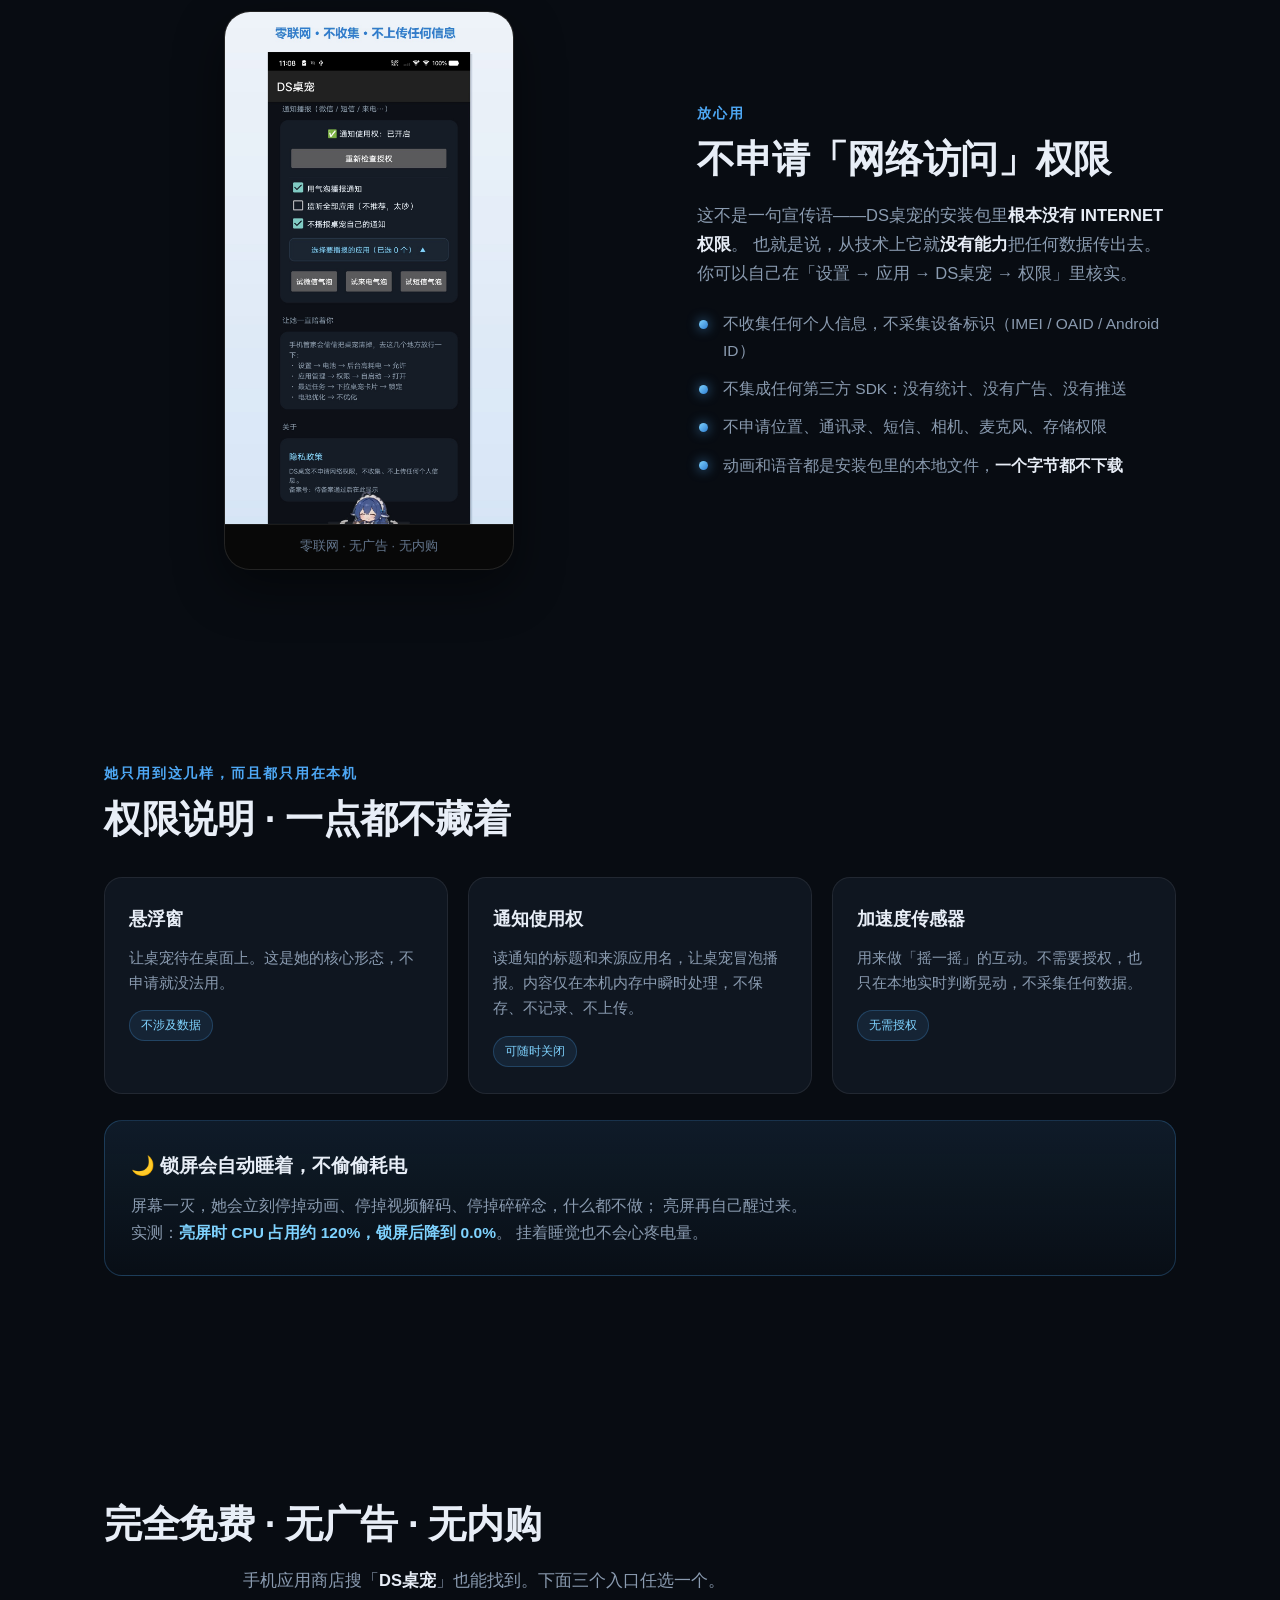
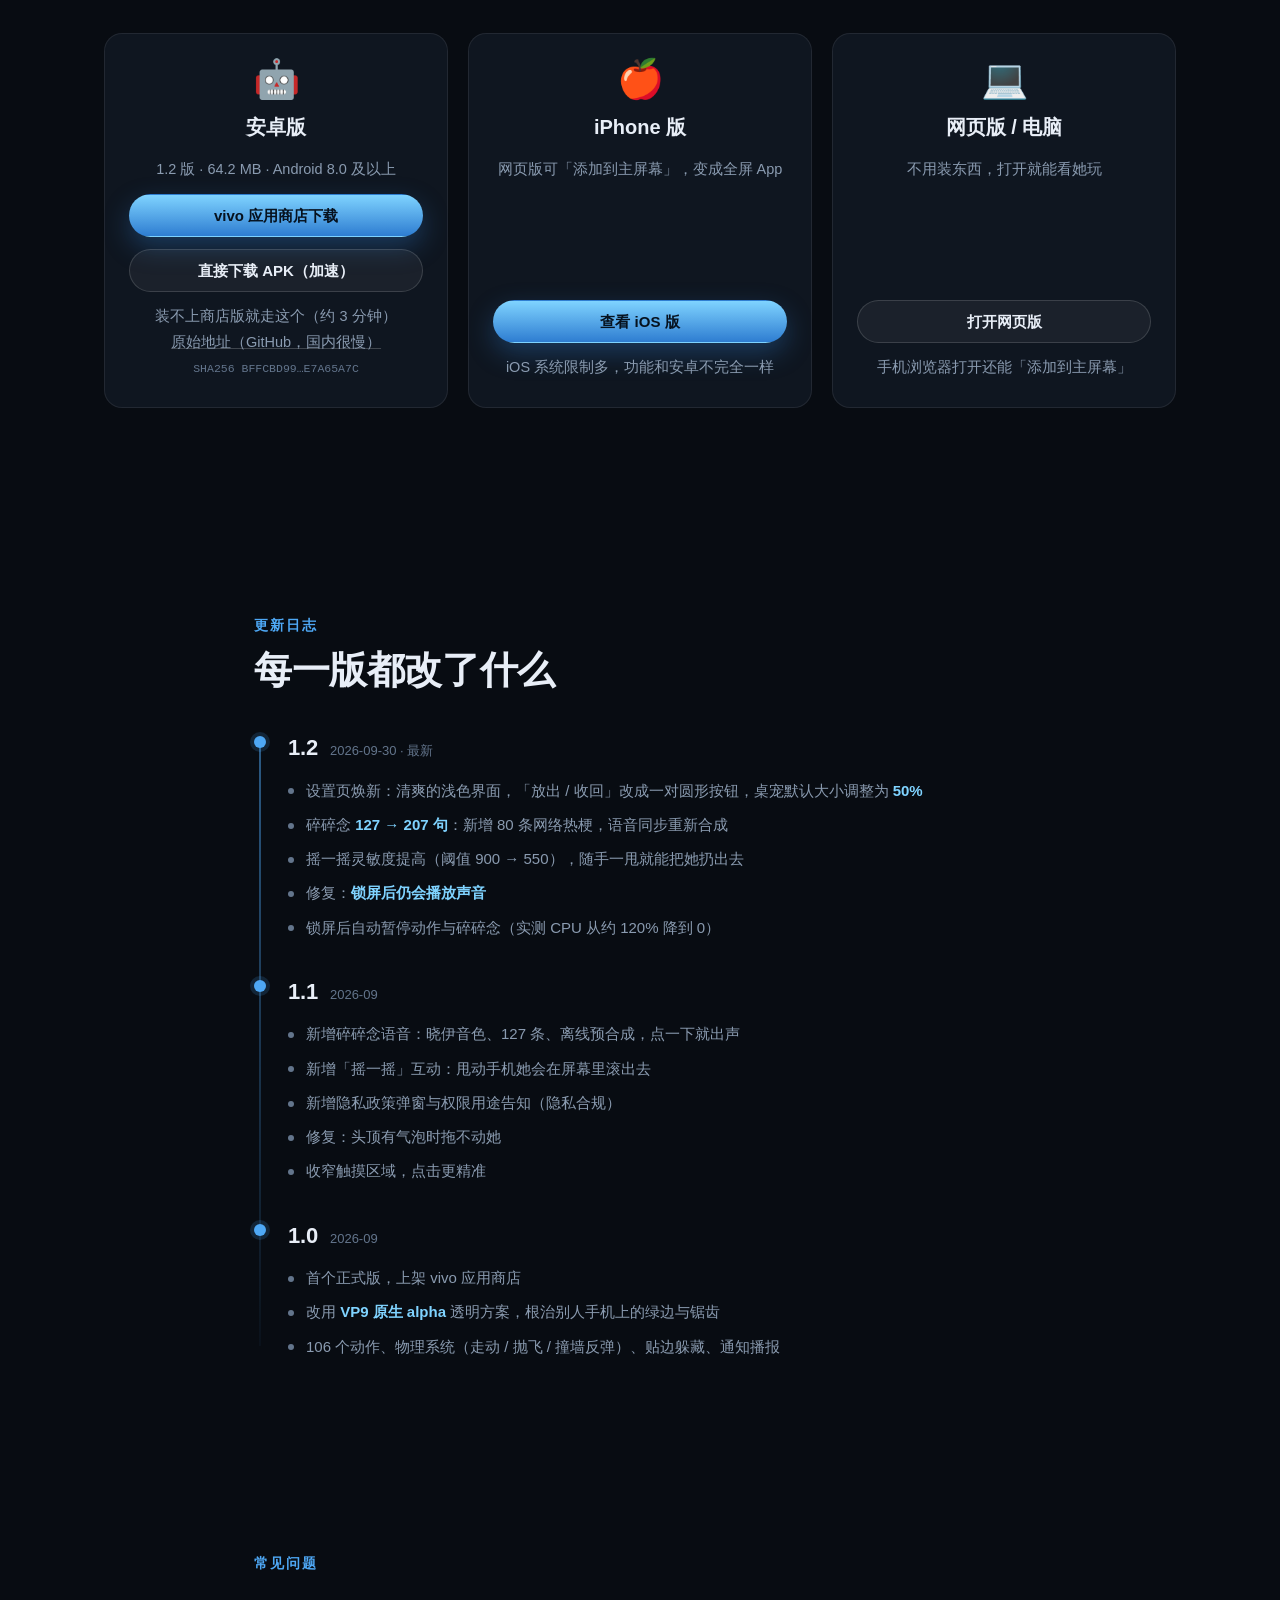
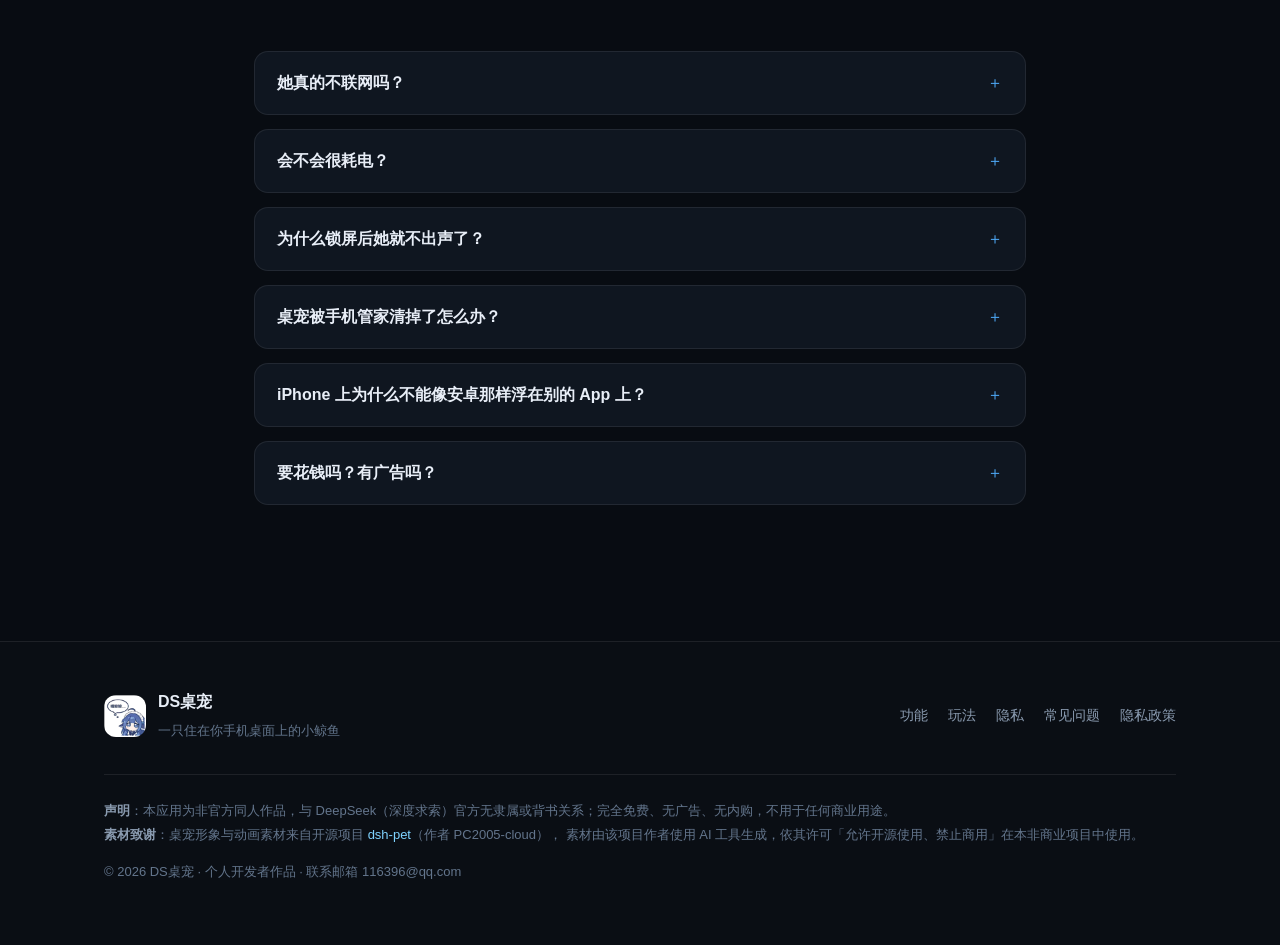
==== commit 4b69934e: "首屏按钮：安卓下载 → APK 下载，并新增 vivo 应用商店下载入口" ====
--- a/index.html
+++ b/index.html
@@ -45,7 +45,8 @@
       <b>106</b> 个动作 · <b>207</b> 句碎碎念 · 会说话 · 会撒娇 · <b>完全免费、零联网</b>
     </p>
     <div class="hero-btns reveal" style="--d:.15s">
-      <a class="btn btn-primary" data-link="android">安卓下载</a>
+      <a class="btn btn-primary" data-link="apkFast">APK 下载</a>
+      <a class="btn btn-ghost" data-link="android">vivo 应用商店下载</a>
       <a class="btn btn-ghost" data-link="ios">iPhone 版</a>
       <a class="btn btn-ghost" href="#play">先看看玩法</a>
     </div>
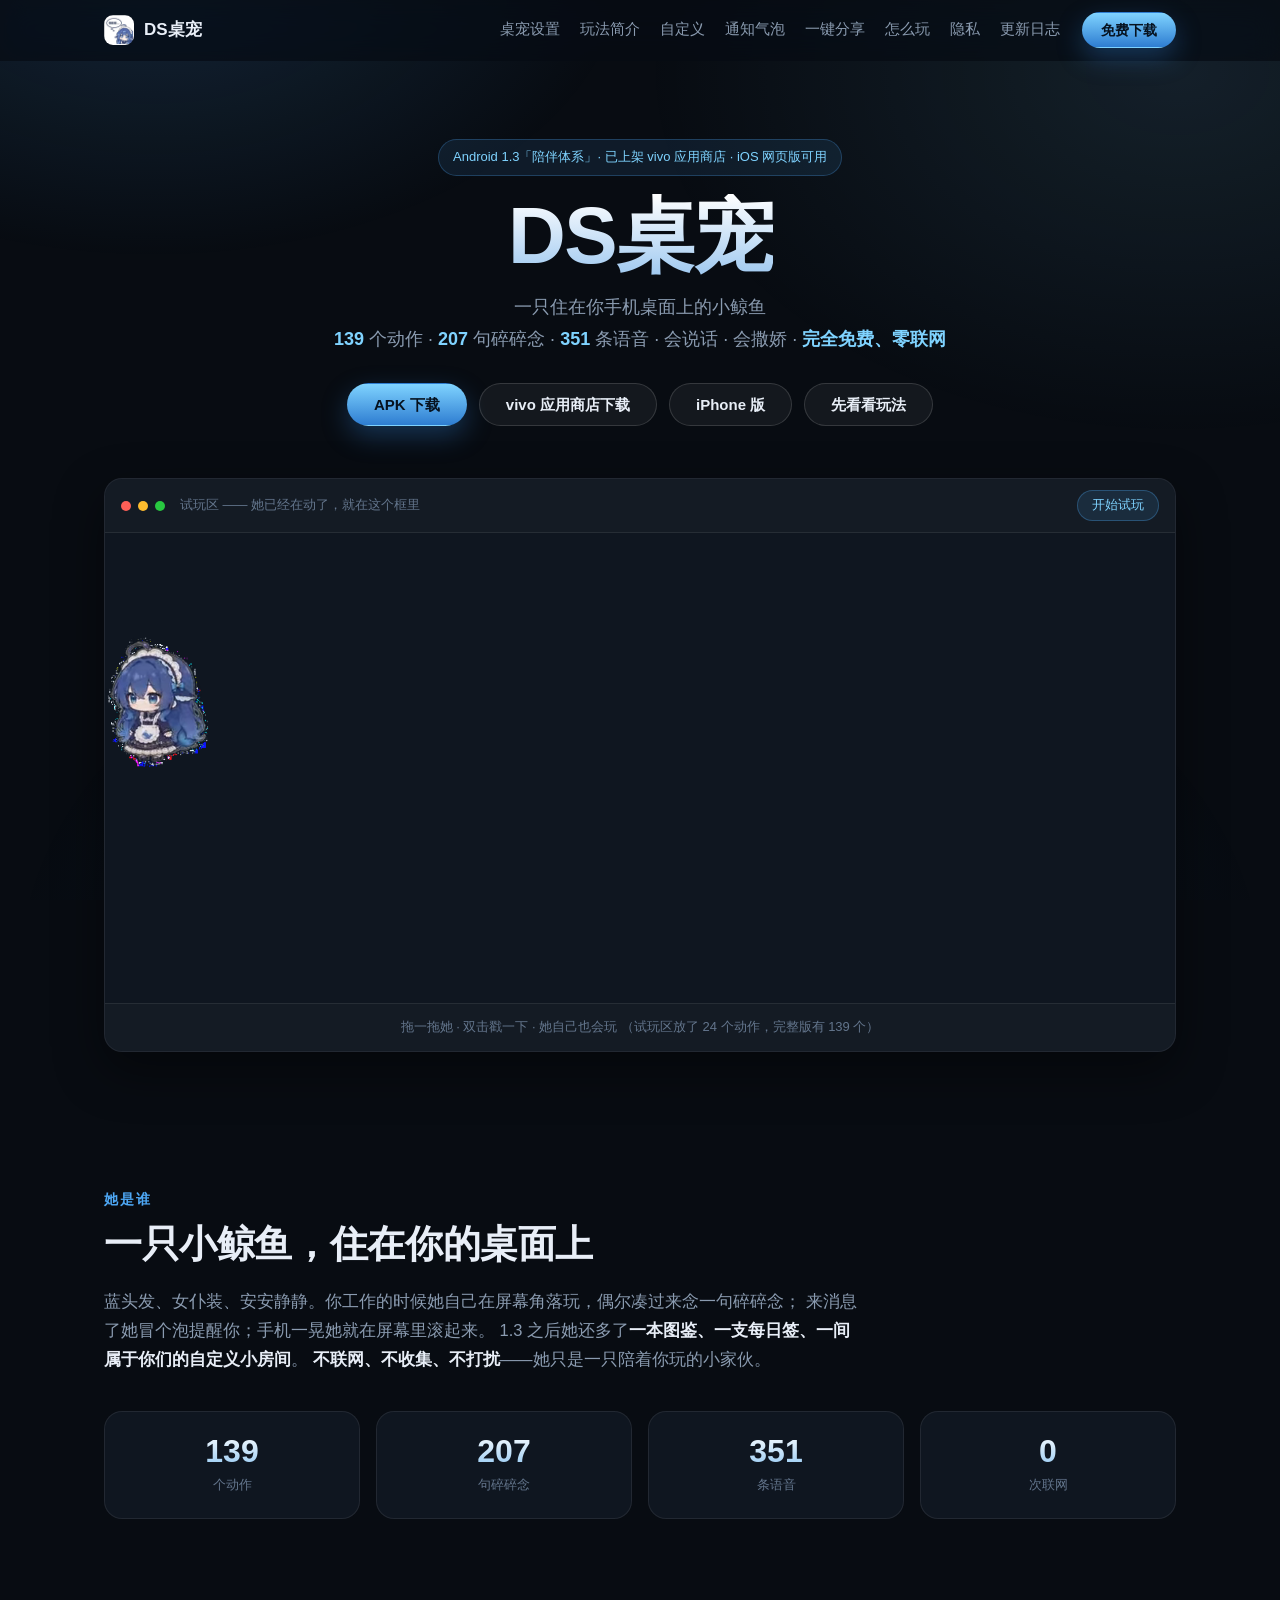
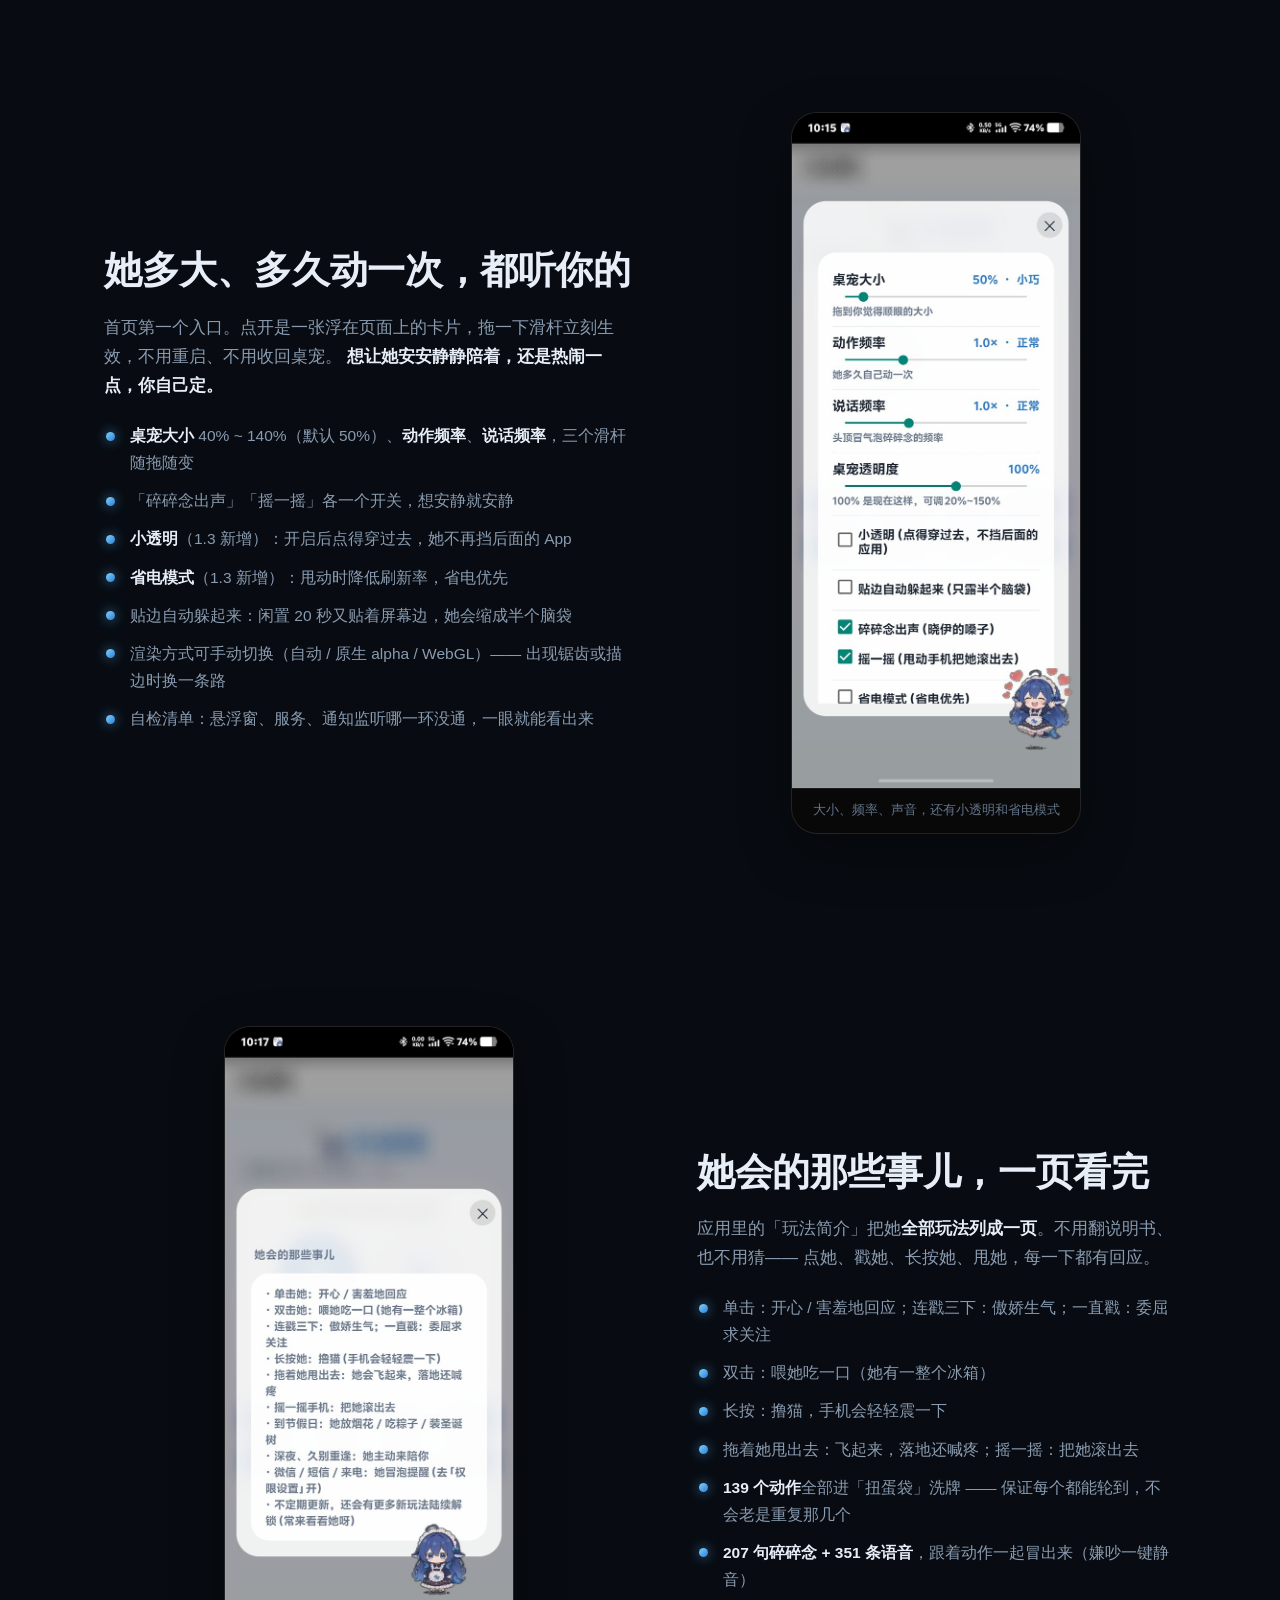
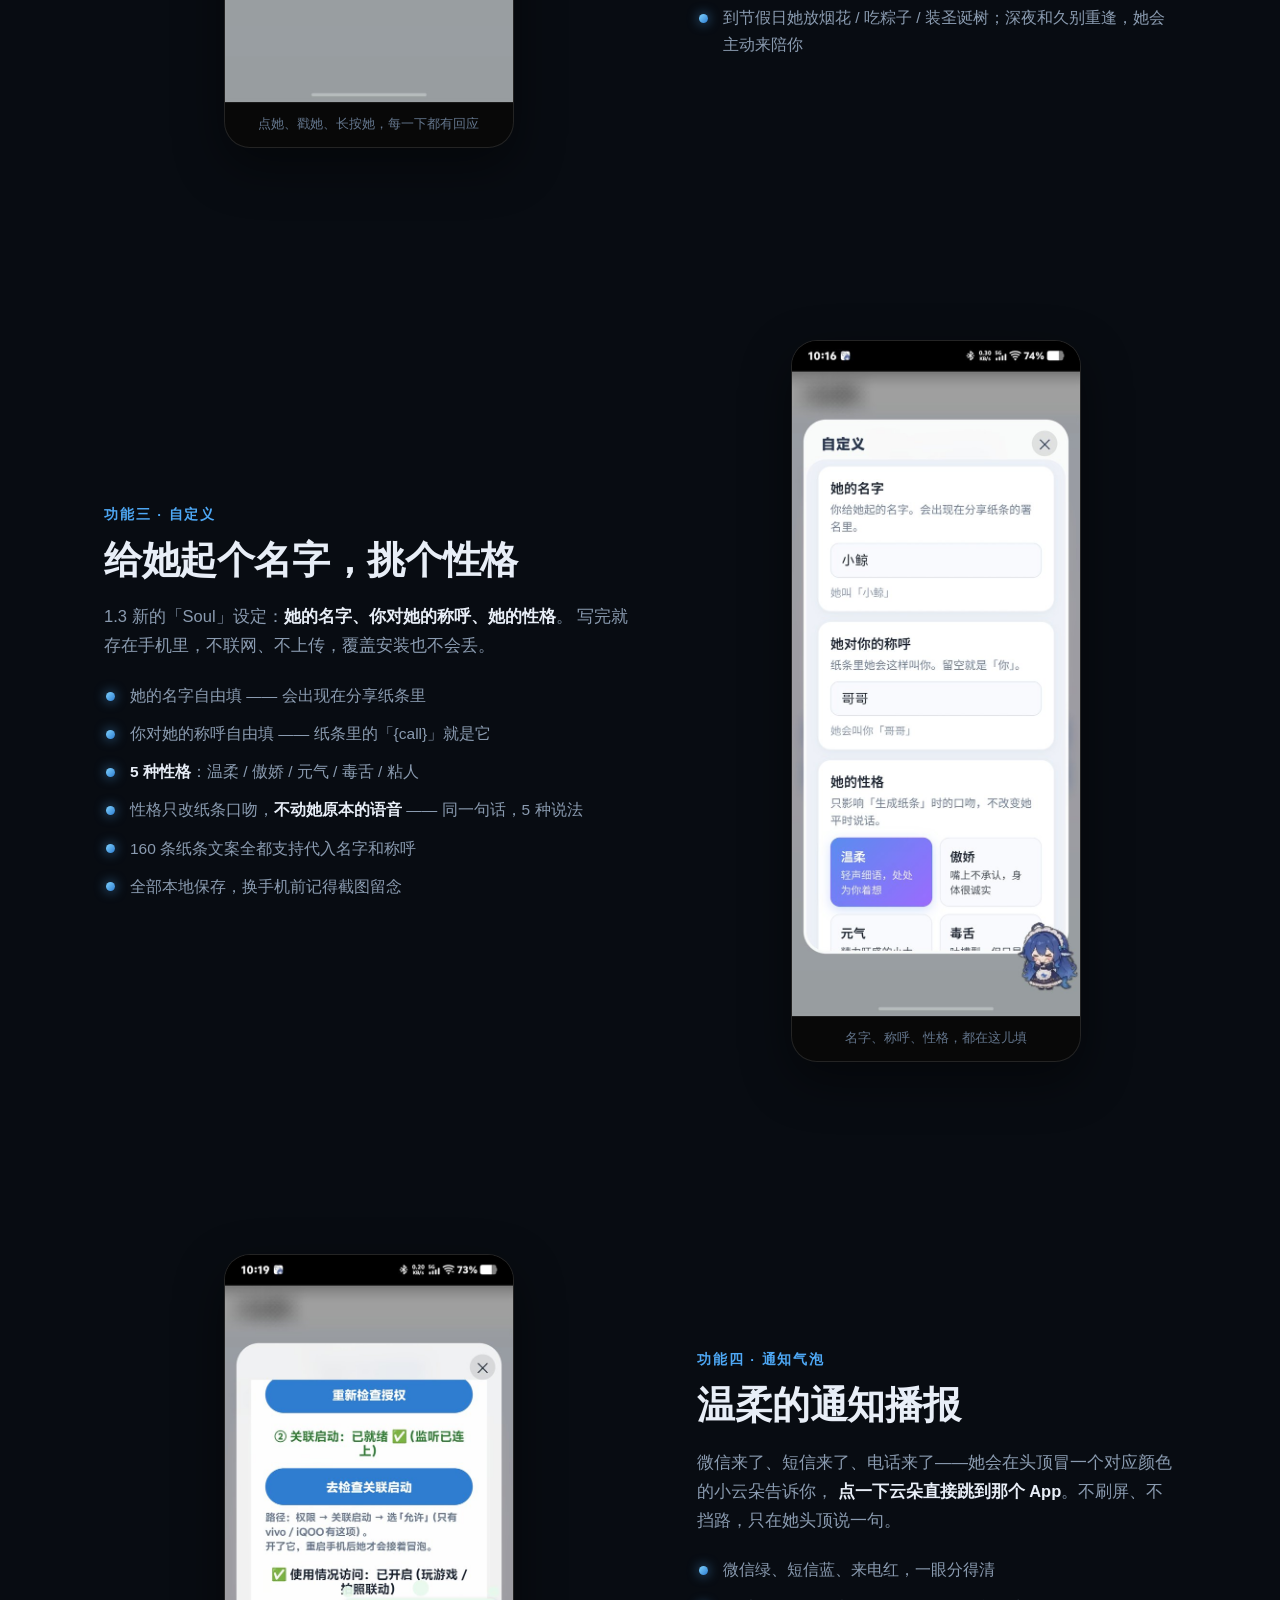
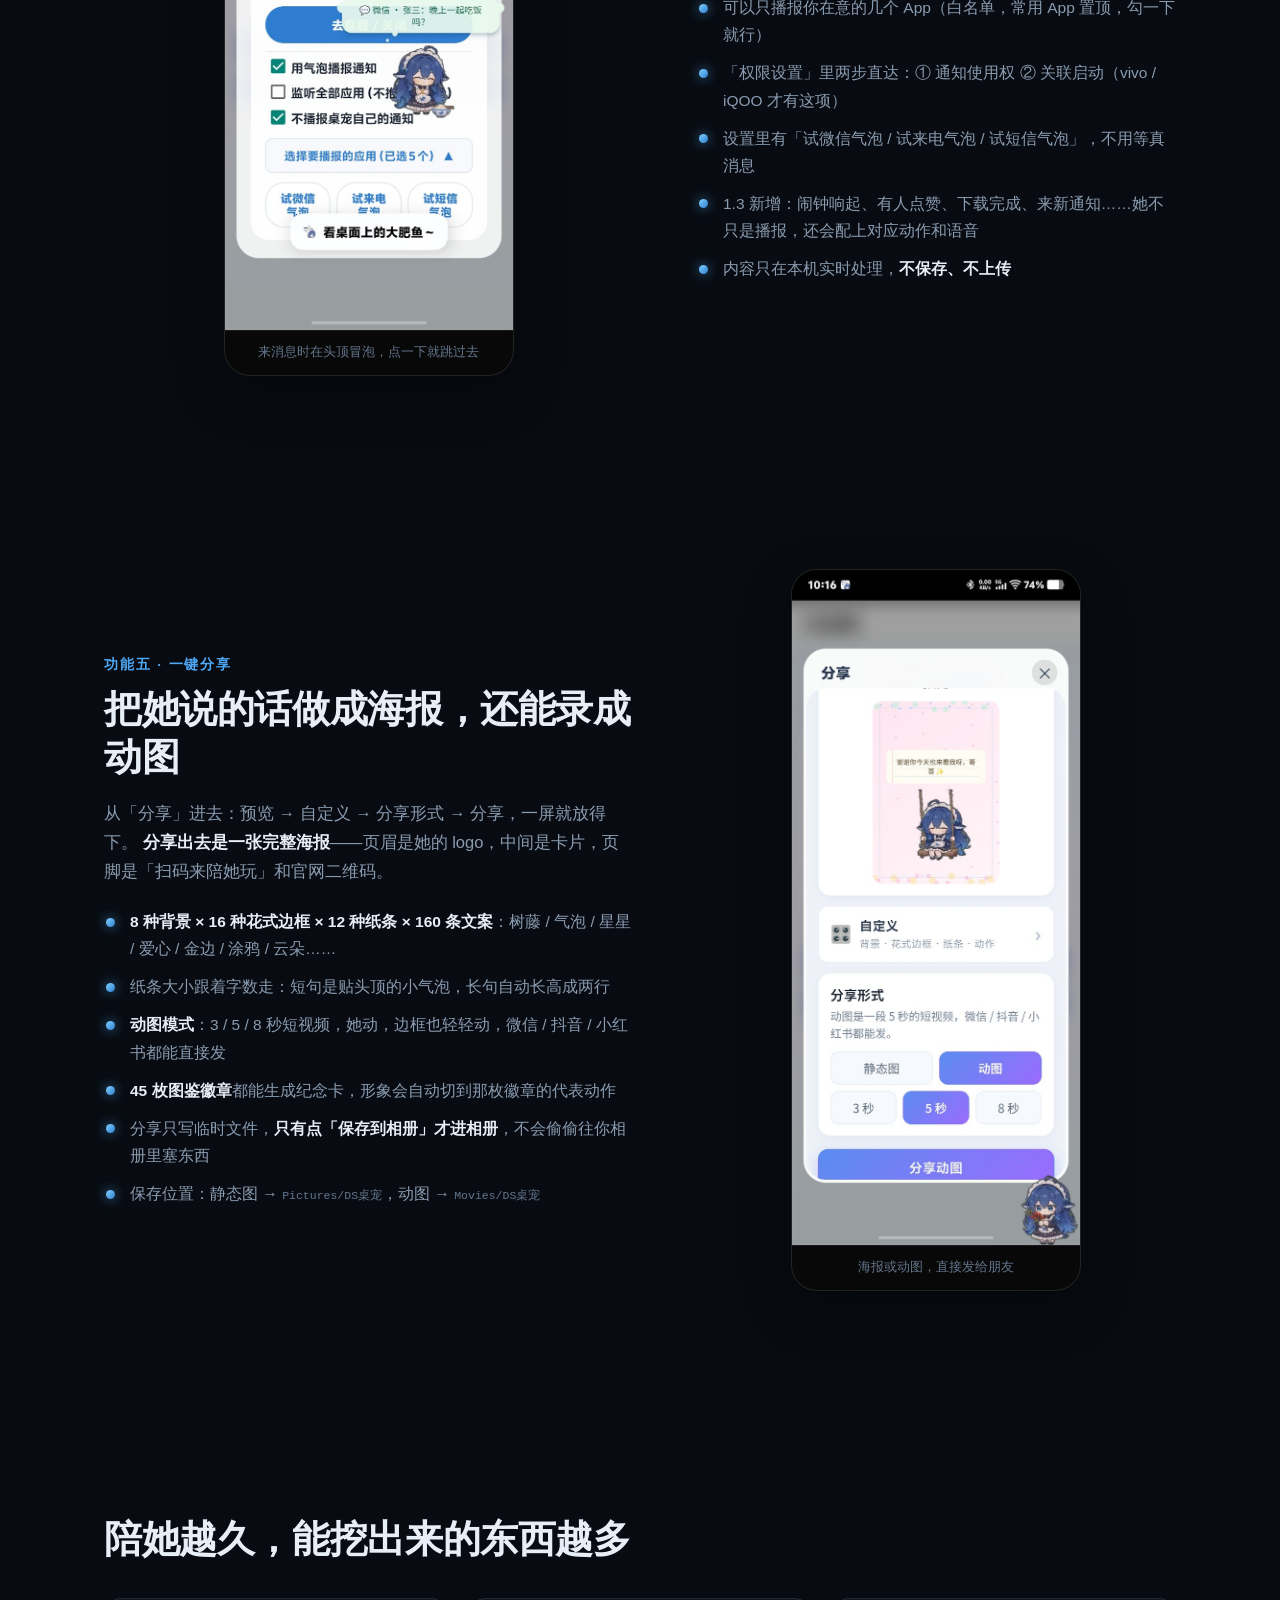
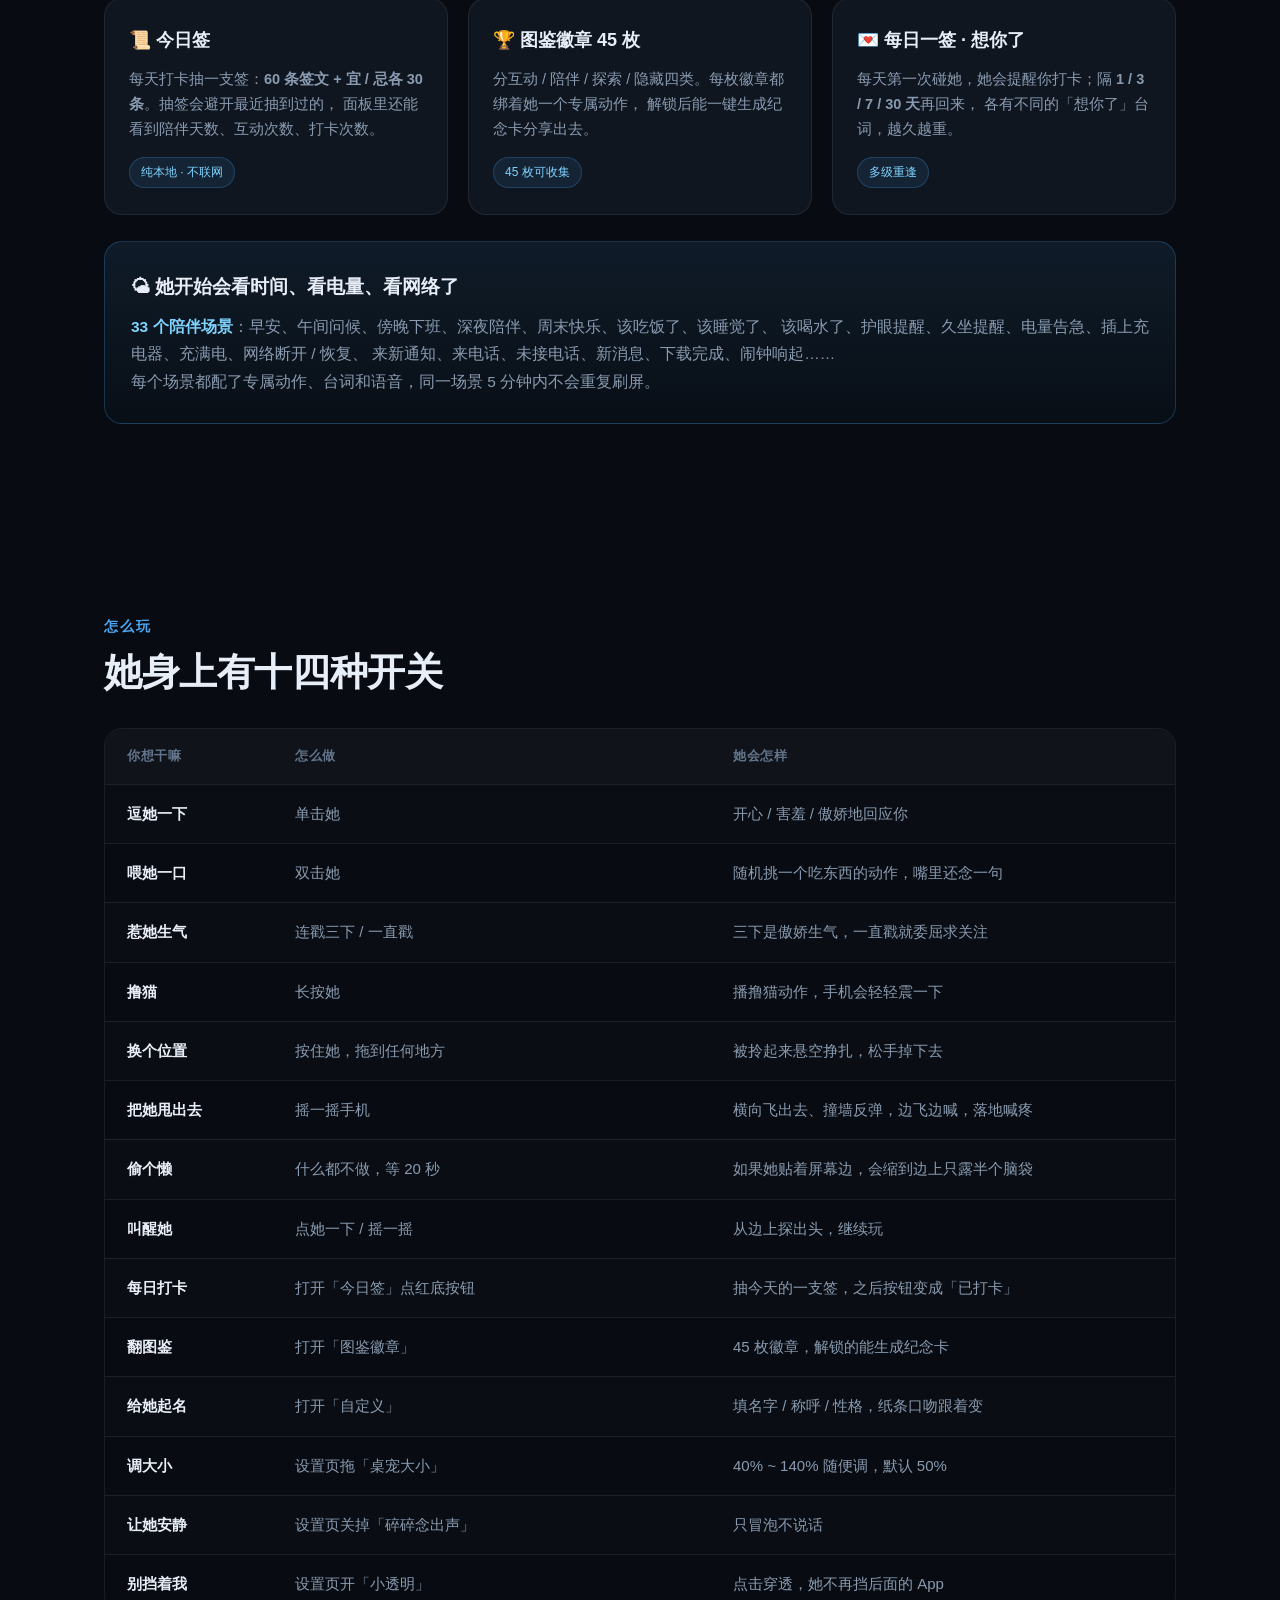
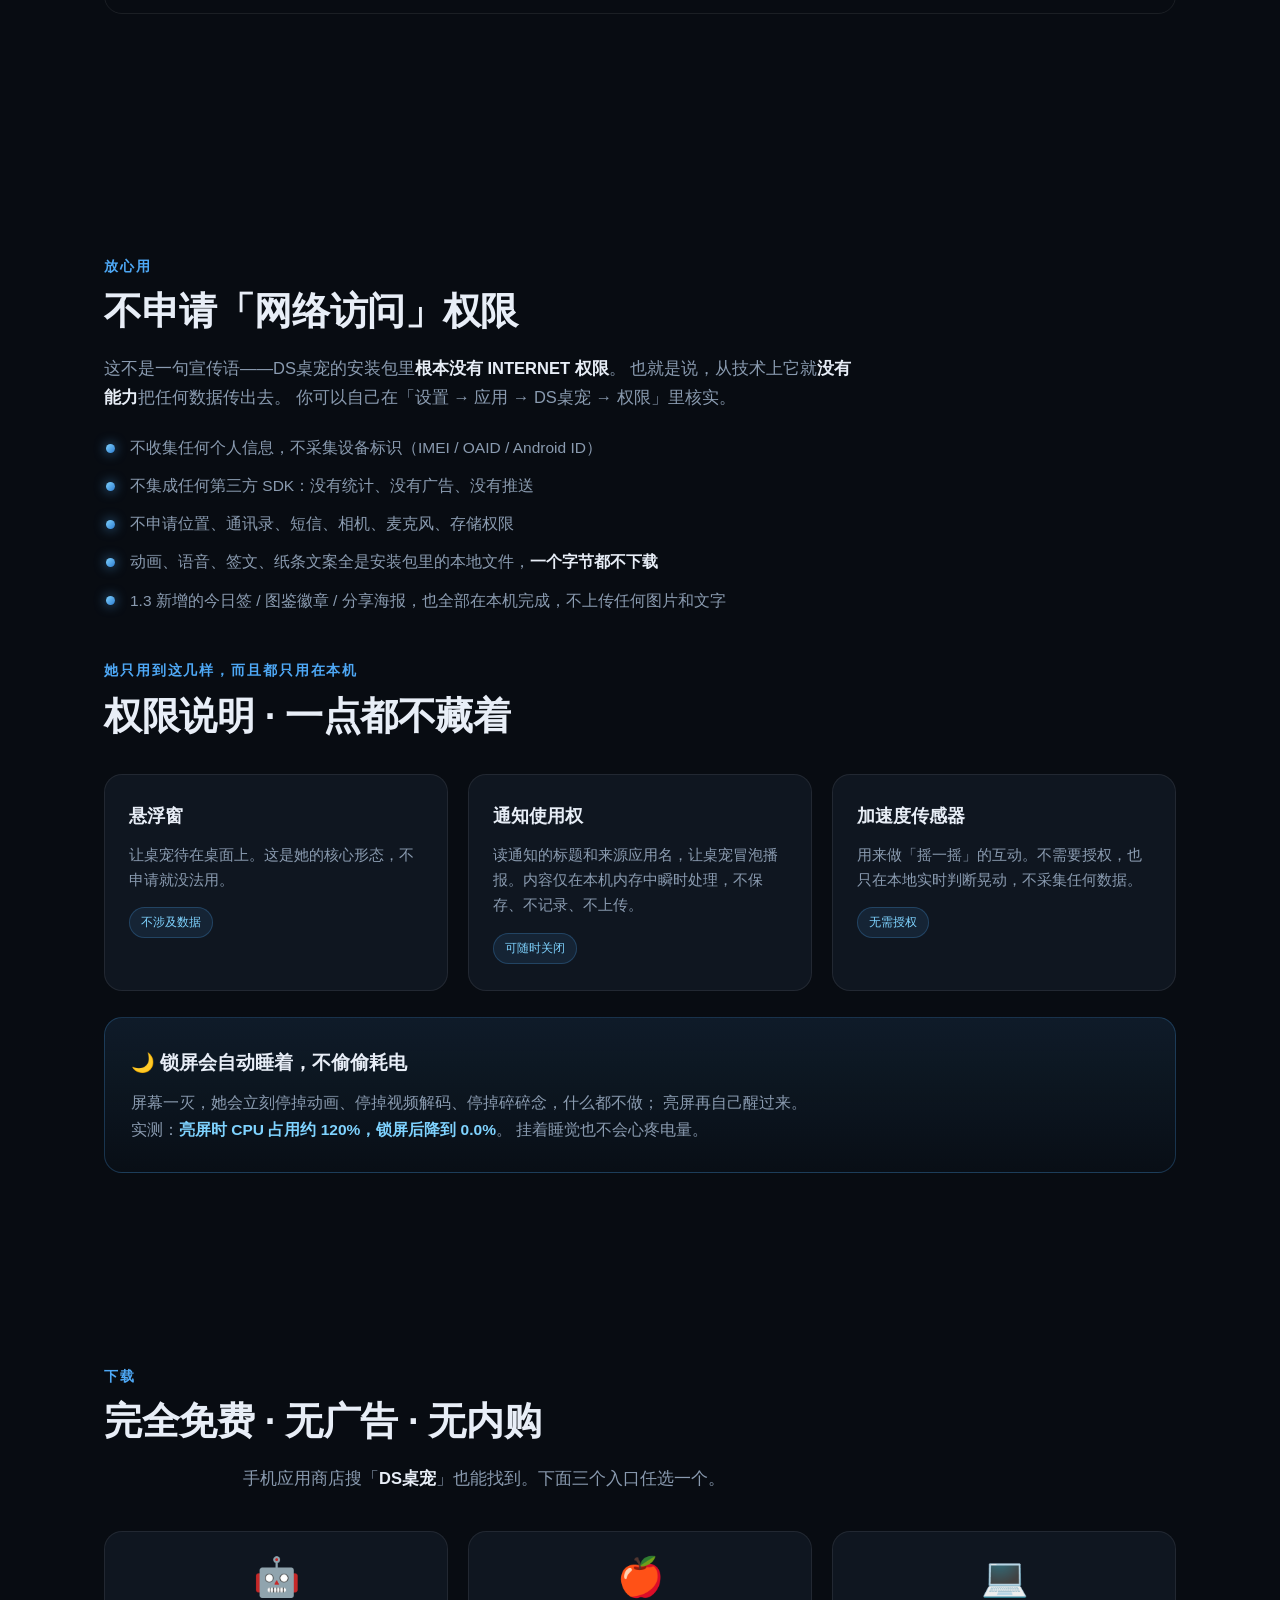
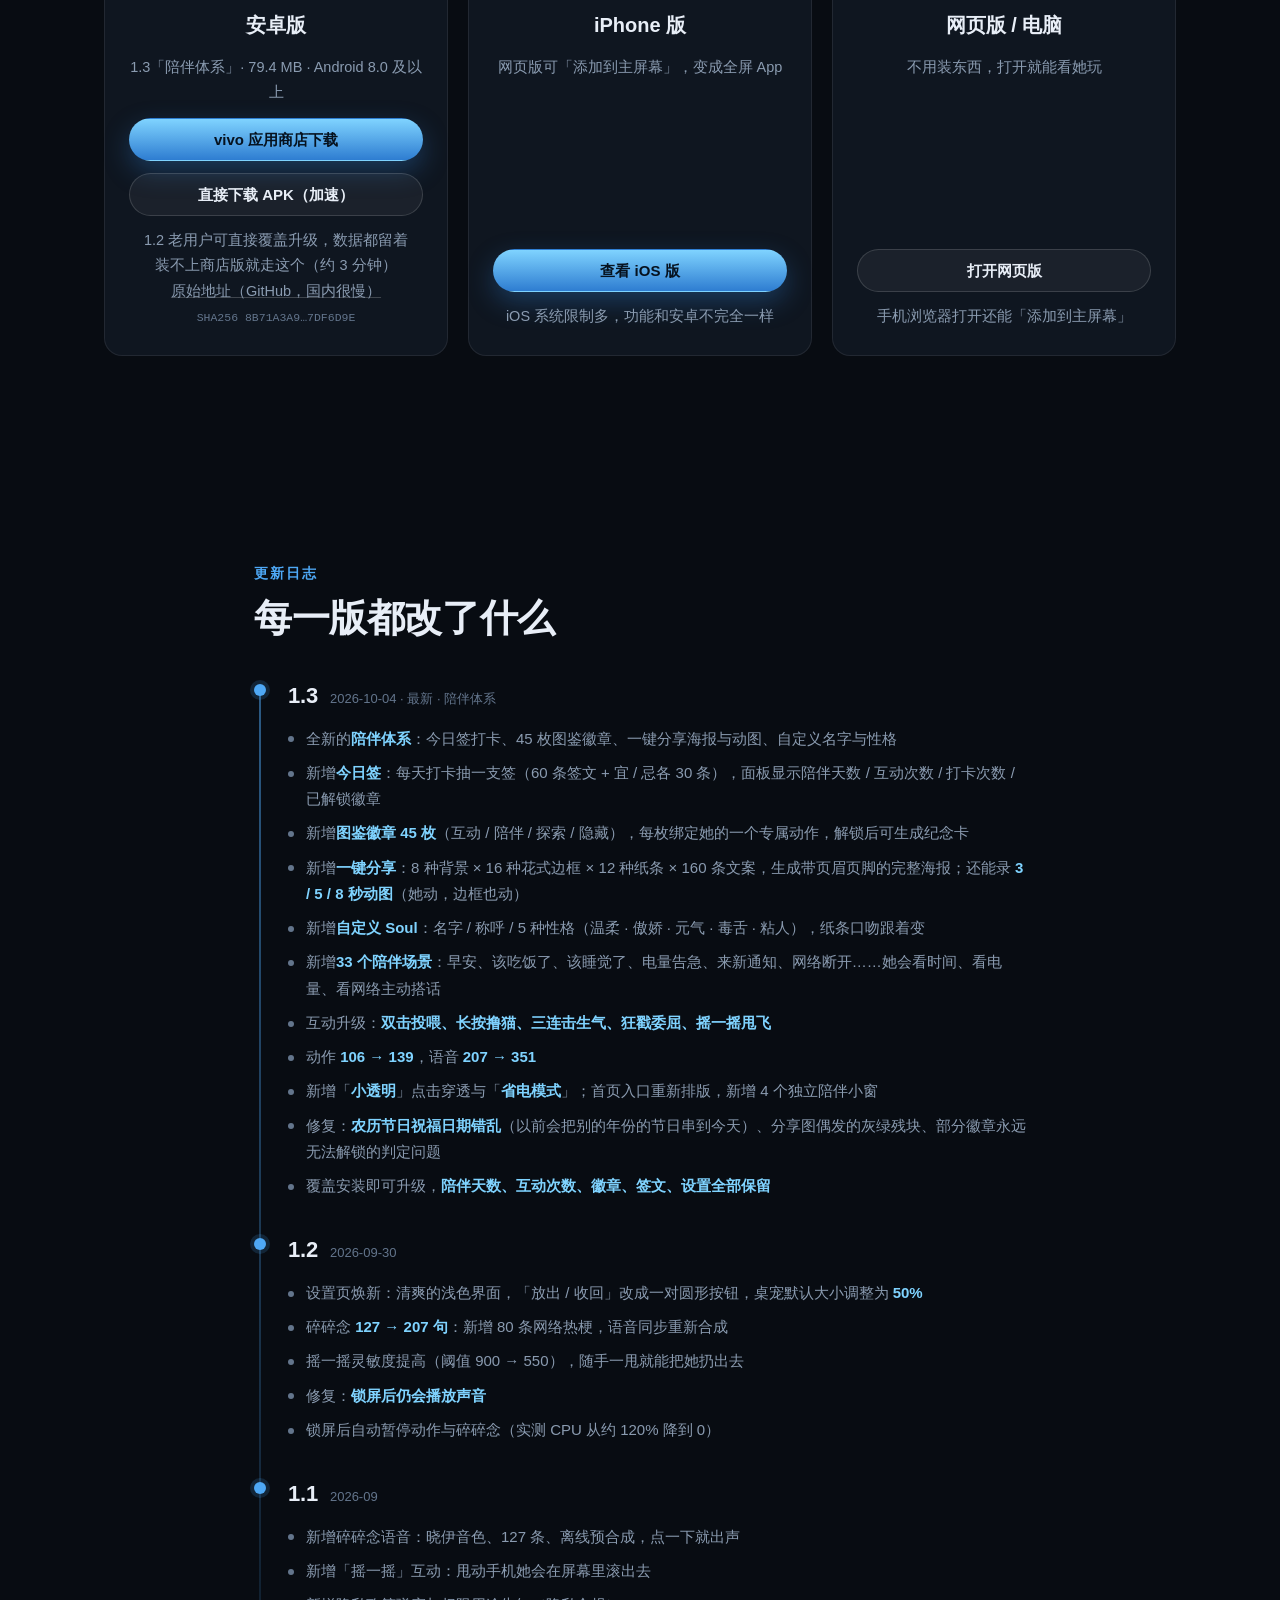
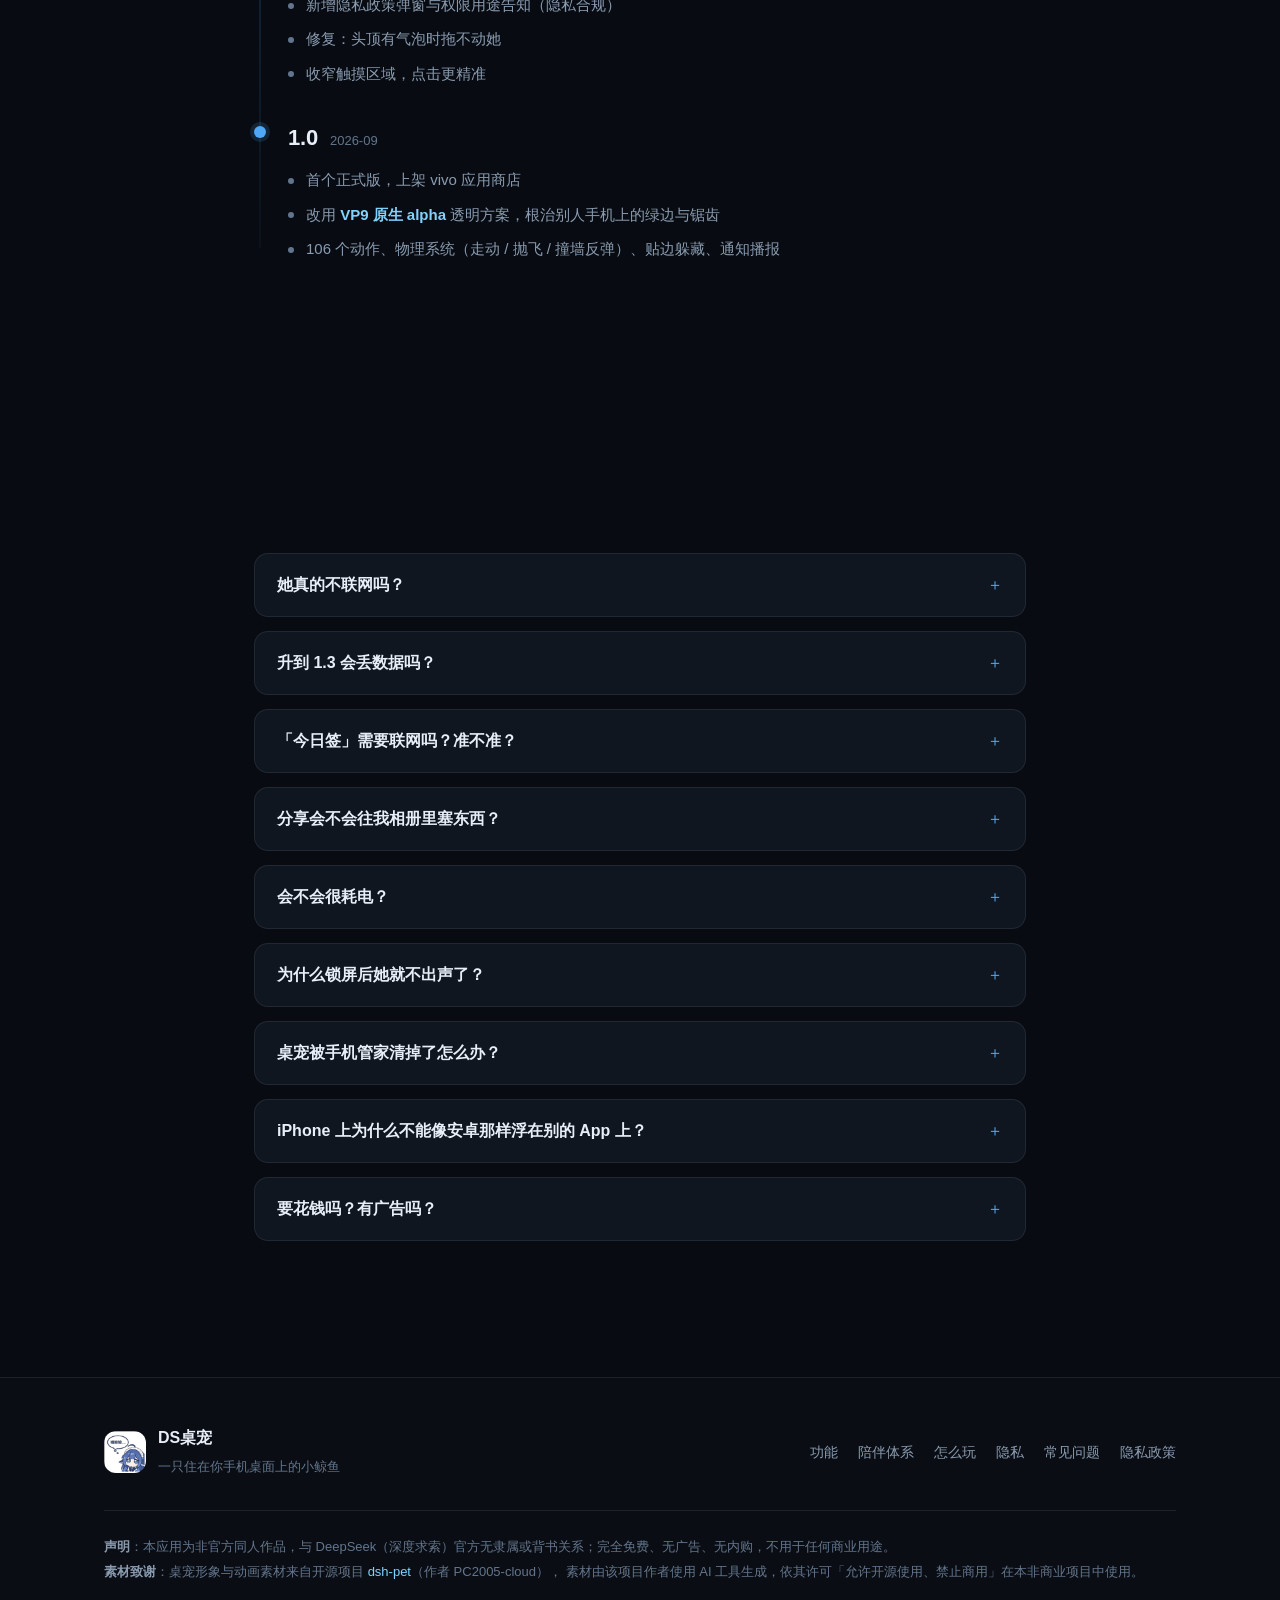
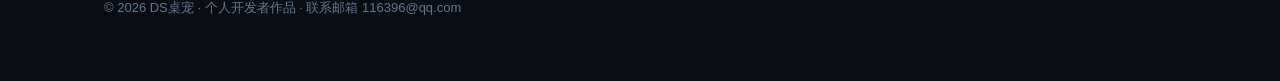
==== commit 6ad7f76d: "1.3 更新：功能重排成五大板块（桌宠设置/玩法简介/自定义/通知气泡/一键分享）+ 新截图；怎么玩、权限说明、更新日志、APK 下载全部换 1.3；动作 139 / 碎碎念 207 / 语音 351" ====
--- a/index.html
+++ b/index.html
@@ -4,10 +4,10 @@
 <meta charset="UTF-8">
 <meta name="viewport" content="width=device-width, initial-scale=1.0, viewport-fit=cover">
 <title>DS桌宠 · 一只住在你手机桌面上的小鲸鱼</title>
-<meta name="description" content="DS桌宠 —— 106 个动作、207 句碎碎念和语音、通知播报、摇一摇。完全免费、无广告、零联网，不申请网络权限。">
+<meta name="description" content="DS桌宠 1.3 陪伴体系 —— 139 个动作、207 句碎碎念、351 条语音，今日签打卡、45 枚图鉴徽章、一键分享海报与动图、自定义名字性格。完全免费、无广告、零联网，不申请网络权限。">
 <meta name="theme-color" content="#080c12">
-<meta property="og:title" content="DS桌宠 · 一只住在你手机桌面上的小鲸鱼">
-<meta property="og:description" content="106 个动作 · 207 句碎碎念 · 完全免费、零联网">
+<meta property="og:title" content="DS桌宠 1.3 · 一只住在你手机桌面上的小鲸鱼">
+<meta property="og:description" content="139 个动作 · 207 句碎碎念 · 351 条语音 · 45 枚徽章 · 完全免费、零联网">
 <meta property="og:image" content="img/icon-512.png">
 <link rel="icon" href="img/icon-32.png">
 <link rel="apple-touch-icon" href="img/icon-180.png">
@@ -24,13 +24,14 @@
     <span>DS桌宠</span>
   </a>
   <div class="nav-links">
-    <a href="#actions">动作</a>
-    <a href="#voice">碎碎念</a>
-    <a href="#notify">通知播报</a>
-    <a href="#play">玩法</a>
+    <a href="#setup">桌宠设置</a>
+    <a href="#howto">玩法简介</a>
+    <a href="#soul">自定义</a>
+    <a href="#notify">通知气泡</a>
+    <a href="#share">一键分享</a>
+    <a href="#play">怎么玩</a>
     <a href="#privacy">隐私</a>
     <a href="#changelog">更新日志</a>
-    <a href="#faq">常见问题</a>
   </div>
   <a class="btn btn-primary btn-sm" href="#download">免费下载</a>
 </nav>
@@ -38,11 +39,11 @@
 <!-- ============ 首屏 ============ -->
 <header class="hero">
   <div class="wrap hero-inner">
-    <div class="badge reveal">Android 1.2 · 已上架 vivo 应用商店 · iOS 网页版可用</div>
+    <div class="badge reveal">Android 1.3「陪伴体系」· 已上架 vivo 应用商店 · iOS 网页版可用</div>
     <h1 class="reveal" style="--d:.05s">DS桌宠</h1>
     <p class="hero-sub reveal" style="--d:.1s">
       一只住在你手机桌面上的小鲸鱼<br>
-      <b>106</b> 个动作 · <b>207</b> 句碎碎念 · 会说话 · 会撒娇 · <b>完全免费、零联网</b>
+      <b>139</b> 个动作 · <b>207</b> 句碎碎念 · <b>351</b> 条语音 · 会说话 · 会撒娇 · <b>完全免费、零联网</b>
     </p>
     <div class="hero-btns reveal" style="--d:.15s">
       <a class="btn btn-primary" data-link="apkFast">APK 下载</a>
@@ -65,7 +66,7 @@
               title="DS桌宠 试玩区" scrolling="no" loading="eager"></iframe>
       <p class="playground-note">
         拖一拖她 · 双击戳一下 · 她自己也会玩
-        <span class="dim">（试玩区放了 24 个动作，完整版有 106 个）</span>
+        <span class="dim">（试玩区放了 24 个动作，完整版有 139 个）</span>
       </p>
     </div>
   </div>
@@ -79,76 +80,111 @@
     <p class="kicker reveal">她是谁</p>
     <h2 class="reveal" style="--d:.05s">一只小鲸鱼，住在你的桌面上</h2>
     <p class="lead reveal" style="--d:.1s">
-      蓝头发、女仆装、安安静静。你工作的时候她自己在屏幕角落玩，
-      偶尔凑过来念一句碎碎念；来消息了她冒个泡提醒你；手机一晃她就在屏幕里滚起来。
+      蓝头发、女仆装、安安静静。你工作的时候她自己在屏幕角落玩，偶尔凑过来念一句碎碎念；
+      来消息了她冒个泡提醒你；手机一晃她就在屏幕里滚起来。
+      1.3 之后她还多了<b>一本图鉴、一支每日签、一间属于你们的自定义小房间</b>。
       <b>不联网、不收集、不打扰</b>——她只是一只陪着你玩的小家伙。
     </p>
     <div class="stats reveal" style="--d:.15s">
-      <div class="stat"><b>106</b><span>个动作</span></div>
+      <div class="stat"><b>139</b><span>个动作</span></div>
       <div class="stat"><b>207</b><span>句碎碎念</span></div>
-      <div class="stat"><b>207</b><span>条语音</span></div>
+      <div class="stat"><b>351</b><span>条语音</span></div>
       <div class="stat"><b>0</b><span>次联网</span></div>
     </div>
   </div>
 </section>
 
-<!-- ============ 动作 ============ -->
-<section class="sec" id="actions">
+<!-- ============ 功能一 · 桌宠设置 ============ -->
+<section class="sec" id="setup">
   <div class="wrap row">
     <div class="col-text">
-      <p class="kicker reveal">功能一</p>
-      <h2 class="reveal" style="--d:.05s">106 个精心制作的动作，她自己会玩</h2>
+      <p class="kicker reveal">功能一 · 桌宠设置</p>
+      <h2 class="reveal" style="--d:.05s">她多大、多久动一次，都听你的</h2>
       <p class="lead reveal" style="--d:.1s">
-        待机发呆、东张西望、螃蟹走路、原地漂浮踏步、写代码、涮火锅、放烟花、中秋赏月、装点圣诞树……
-        全部进了一个「扭蛋袋」：洗完牌一个个取，<b>保证每个动作都能轮到，不会老是重复那几个</b>。
+        首页第一个入口。点开是一张浮在页面上的卡片，拖一下滑杆立刻生效，不用重启、不用收回桌宠。
+        <b>想让她安安静静陪着，还是热闹一点，你自己定。</b>
       </p>
       <ul class="ticks reveal" style="--d:.15s">
-        <li>11 个状态专用动作：待机 / 拖拽 / 点一下的 5 种反应……</li>
-        <li>95 个随机动作，扭蛋袋洗牌不重复</li>
-        <li>走路、抛飞、撞墙反弹、落地摩擦——真正的物理，不是播完就完</li>
-        <li>还有「工作状态」系列：忙碌点按、思考冒泡、雀跃庆祝、原地踱步</li>
+        <li><b>桌宠大小</b> 40% ~ 140%（默认 50%）、<b>动作频率</b>、<b>说话频率</b>，三个滑杆随拖随变</li>
+        <li>「碎碎念出声」「摇一摇」各一个开关，想安静就安静</li>
+        <li><b>小透明</b>（1.3 新增）：开启后点得穿过去，她不再挡后面的 App</li>
+        <li><b>省电模式</b>（1.3 新增）：甩动时降低刷新率，省电优先</li>
+        <li>贴边自动躲起来：闲置 20 秒又贴着屏幕边，她会缩成半个脑袋</li>
+        <li>渲染方式可手动切换（自动 / 原生 alpha / WebGL）—— 出现锯齿或描边时换一条路</li>
+        <li>自检清单：悬浮窗、服务、通知监听哪一环没通，一眼就能看出来</li>
       </ul>
     </div>
     <div class="col-media reveal" style="--d:.1s">
       <figure class="phone">
-        <img loading="lazy" decoding="async" src="img/1.jpg" alt="桌宠在桌面上">
-        <figcaption>放在桌面上，随手拖到哪儿都行</figcaption>
+        <img loading="lazy" decoding="async" src="img/setup.jpg" alt="桌宠设置">
+        <figcaption>大小、频率、声音，还有小透明和省电模式</figcaption>
       </figure>
     </div>
   </div>
 </section>
 
-<!-- ============ 碎碎念 ============ -->
-<section class="sec" id="voice">
+<!-- ============ 功能二 · 玩法简介 ============ -->
+<section class="sec" id="howto">
   <div class="wrap row reverse">
     <div class="col-text">
-      <p class="kicker reveal">功能二</p>
-      <h2 class="reveal" style="--d:.05s">207 句碎碎念，还配了软软的语音</h2>
+      <p class="kicker reveal">功能二 · 玩法简介</p>
+      <h2 class="reveal" style="--d:.05s">她会的那些事儿，一页看完</h2>
       <p class="lead reveal" style="--d:.1s">
-        她会时不时在头顶冒一个透明云朵，念一句碎碎念：今年的网络热梗、打工人的牢骚、还有甜甜的撒娇。
-        <b>每一句都配了离线合成的人声</b>——不用联网、不下载，张嘴就来。
+        应用里的「玩法简介」把她<b>全部玩法列成一页</b>。不用翻说明书、也不用猜——
+        点她、戳她、长按她、甩她，每一下都有回应。
       </p>
       <ul class="ticks reveal" style="--d:.15s">
-        <li>「敬自己一杯～」「助我破鼎！」「来财来财，来～」</li>
-        <li>「哥哥需要情绪价值吗？」「已经很努力地活着了」</li>
-        <li>嫌吵？设置里一键静音，只冒泡不出声</li>
-        <li>语音全部打包在安装包里，<b>不下载、不联网</b></li>
+        <li>单击：开心 / 害羞地回应；连戳三下：傲娇生气；一直戳：委屈求关注</li>
+        <li>双击：喂她吃一口（她有一整个冰箱）</li>
+        <li>长按：撸猫，手机会轻轻震一下</li>
+        <li>拖着她甩出去：飞起来，落地还喊疼；摇一摇：把她滚出去</li>
+        <li><b>139 个动作</b>全部进「扭蛋袋」洗牌 —— 保证每个都能轮到，不会老是重复那几个</li>
+        <li><b>207 句碎碎念 + 351 条语音</b>，跟着动作一起冒出来（嫌吵一键静音）</li>
+        <li>到节假日她放烟花 / 吃粽子 / 装圣诞树；深夜和久别重逢，她会主动来陪你</li>
       </ul>
     </div>
     <div class="col-media reveal" style="--d:.1s">
       <figure class="phone">
-        <img loading="lazy" decoding="async" src="img/2.jpg" alt="桌宠设置页">
-        <figcaption>大小、动作频率、说话频率、声音，都能自己调</figcaption>
+        <img loading="lazy" decoding="async" src="img/howto.jpg" alt="玩法简介">
+        <figcaption>点她、戳她、长按她，每一下都有回应</figcaption>
       </figure>
     </div>
   </div>
 </section>
 
-<!-- ============ 通知播报 ============ -->
-<section class="sec" id="notify">
+<!-- ============ 功能三 · 自定义 Soul ============ -->
+<section class="sec" id="soul">
   <div class="wrap row">
     <div class="col-text">
-      <p class="kicker reveal">功能三</p>
+      <p class="kicker reveal">功能三 · 自定义</p>
+      <h2 class="reveal" style="--d:.05s">给她起个名字，挑个性格</h2>
+      <p class="lead reveal" style="--d:.1s">
+        1.3 新的「Soul」设定：<b>她的名字、你对她的称呼、她的性格</b>。
+        写完就存在手机里，不联网、不上传，覆盖安装也不会丢。
+      </p>
+      <ul class="ticks reveal" style="--d:.15s">
+        <li>她的名字自由填 —— 会出现在分享纸条里</li>
+        <li>你对她的称呼自由填 —— 纸条里的「{call}」就是它</li>
+        <li><b>5 种性格</b>：温柔 / 傲娇 / 元气 / 毒舌 / 粘人</li>
+        <li>性格只改纸条口吻，<b>不动她原本的语音</b> —— 同一句话，5 种说法</li>
+        <li>160 条纸条文案全都支持代入名字和称呼</li>
+        <li>全部本地保存，换手机前记得截图留念</li>
+      </ul>
+    </div>
+    <div class="col-media reveal" style="--d:.1s">
+      <figure class="phone">
+        <img loading="lazy" decoding="async" src="img/soul.jpg" alt="自定义 Soul">
+        <figcaption>名字、称呼、性格，都在这儿填</figcaption>
+      </figure>
+    </div>
+  </div>
+</section>
+
+<!-- ============ 功能四 · 通知气泡 ============ -->
+<section class="sec" id="notify">
+  <div class="wrap row reverse">
+    <div class="col-text">
+      <p class="kicker reveal">功能四 · 通知气泡</p>
       <h2 class="reveal" style="--d:.05s">温柔的通知播报</h2>
       <p class="lead reveal" style="--d:.1s">
         微信来了、短信来了、电话来了——她会在头顶冒一个对应颜色的小云朵告诉你，
@@ -156,34 +192,109 @@
       </p>
       <ul class="ticks reveal" style="--d:.15s">
         <li>微信绿、短信蓝、来电红，一眼分得清</li>
-        <li>可以只播报你在意的几个 App（白名单）</li>
+        <li>可以只播报你在意的几个 App（白名单，常用 App 置顶，勾一下就行）</li>
+        <li>「权限设置」里两步直达：① 通知使用权 ② 关联启动（vivo / iQOO 才有这项）</li>
+        <li>设置里有「试微信气泡 / 试来电气泡 / 试短信气泡」，不用等真消息</li>
+        <li>1.3 新增：闹钟响起、有人点赞、下载完成、来新通知……她不只是播报，还会配上对应动作和语音</li>
         <li>内容只在本机实时处理，<b>不保存、不上传</b></li>
-        <li>设置里有「试微信气泡 / 试来电气泡」，不用等真消息</li>
       </ul>
     </div>
     <div class="col-media reveal" style="--d:.1s">
       <figure class="phone">
-        <img loading="lazy" decoding="async" src="img/3.jpg" alt="通知播报">
+        <img loading="lazy" decoding="async" src="img/notify.jpg" alt="通知气泡">
         <figcaption>来消息时在头顶冒泡，点一下就跳过去</figcaption>
       </figure>
     </div>
   </div>
 </section>
 
-<!-- ============ 玩法 ============ -->
+<!-- ============ 功能五 · 一键分享 ============ -->
+<section class="sec" id="share">
+  <div class="wrap row">
+    <div class="col-text">
+      <p class="kicker reveal">功能五 · 一键分享</p>
+      <h2 class="reveal" style="--d:.05s">把她说的话做成海报，还能录成动图</h2>
+      <p class="lead reveal" style="--d:.1s">
+        从「分享」进去：预览 → 自定义 → 分享形式 → 分享，一屏就放得下。
+        <b>分享出去是一张完整海报</b>——页眉是她的 logo，中间是卡片，页脚是「扫码来陪她玩」和官网二维码。
+      </p>
+      <ul class="ticks reveal" style="--d:.15s">
+        <li><b>8 种背景 × 16 种花式边框 × 12 种纸条 × 160 条文案</b>：树藤 / 气泡 / 星星 / 爱心 / 金边 / 涂鸦 / 云朵……</li>
+        <li>纸条大小跟着字数走：短句是贴头顶的小气泡，长句自动长高成两行</li>
+        <li><b>动图模式</b>：3 / 5 / 8 秒短视频，她动，边框也轻轻动，微信 / 抖音 / 小红书都能直接发</li>
+        <li><b>45 枚图鉴徽章</b>都能生成纪念卡，形象会自动切到那枚徽章的代表动作</li>
+        <li>分享只写临时文件，<b>只有点「保存到相册」才进相册</b>，不会偷偷往你相册里塞东西</li>
+        <li>保存位置：静态图 → <span class="mono">Pictures/DS桌宠</span>，动图 → <span class="mono">Movies/DS桌宠</span></li>
+      </ul>
+    </div>
+    <div class="col-media reveal" style="--d:.1s">
+      <figure class="phone">
+        <img loading="lazy" decoding="async" src="img/share.jpg" alt="一键分享">
+        <figcaption>海报或动图，直接发给朋友</figcaption>
+      </figure>
+    </div>
+  </div>
+</section>
+
+<!-- ============ 1.3 陪伴体系 ============ -->
+<section class="sec" id="companion">
+  <div class="wrap">
+    <p class="kicker reveal">1.3 新的陪伴体系</p>
+    <h2 class="reveal" style="--d:.05s">陪她越久，能挖出来的东西越多</h2>
+    <div class="grid3">
+      <div class="card reveal">
+        <h3>📜 今日签</h3>
+        <p>每天打卡抽一支签：<b>60 条签文 + 宜 / 忌各 30 条</b>。抽签会避开最近抽到过的，
+          面板里还能看到陪伴天数、互动次数、打卡次数。</p>
+        <span class="tag">纯本地 · 不联网</span>
+      </div>
+      <div class="card reveal" style="--d:.05s">
+        <h3>🏆 图鉴徽章 45 枚</h3>
+        <p>分互动 / 陪伴 / 探索 / 隐藏四类。每枚徽章都绑着她一个专属动作，
+          解锁后能一键生成纪念卡分享出去。</p>
+        <span class="tag">45 枚可收集</span>
+      </div>
+      <div class="card reveal" style="--d:.1s">
+        <h3>💌 每日一签 · 想你了</h3>
+        <p>每天第一次碰她，她会提醒你打卡；隔 <b>1 / 3 / 7 / 30 天</b>再回来，
+          各有不同的「想你了」台词，越久越重。</p>
+        <span class="tag">多级重逢</span>
+      </div>
+    </div>
+
+    <div class="highlight reveal" style="--d:.15s">
+      <h3>🌤 她开始会看时间、看电量、看网络了</h3>
+      <p>
+        <b>33 个陪伴场景</b>：早安、午间问候、傍晚下班、深夜陪伴、周末快乐、该吃饭了、该睡觉了、
+        该喝水了、护眼提醒、久坐提醒、电量告急、插上充电器、充满电、网络断开 / 恢复、
+        来新通知、来电话、未接电话、新消息、下载完成、闹钟响起……<br>
+        每个场景都配了专属动作、台词和语音，同一场景 5 分钟内不会重复刷屏。
+      </p>
+    </div>
+  </div>
+</section>
+
+<!-- ============ 怎么玩 ============ -->
 <section class="sec" id="play">
   <div class="wrap">
     <p class="kicker reveal">怎么玩</p>
-    <h2 class="reveal" style="--d:.05s">七个手势，够你玩一阵子</h2>
+    <h2 class="reveal" style="--d:.05s">她身上有十四种开关</h2>
     <div class="table reveal" style="--d:.1s">
       <div class="tr th"><span>你想干嘛</span><span>怎么做</span><span>她会怎样</span></div>
+      <div class="tr"><span>逗她一下</span><span>单击她</span><span>开心 / 害羞 / 傲娇地回应你</span></div>
+      <div class="tr"><span>喂她一口</span><span>双击她</span><span>随机挑一个吃东西的动作，嘴里还念一句</span></div>
+      <div class="tr"><span>惹她生气</span><span>连戳三下 / 一直戳</span><span>三下是傲娇生气，一直戳就委屈求关注</span></div>
+      <div class="tr"><span>撸猫</span><span>长按她</span><span>播撸猫动作，手机会轻轻震一下</span></div>
       <div class="tr"><span>换个位置</span><span>按住她，拖到任何地方</span><span>被拎起来悬空挣扎，松手掉下去</span></div>
-      <div class="tr"><span>逗她一下</span><span>快速双击她</span><span>随机播一个「点击回应」：害羞、傲娇、咯咯笑……</span></div>
-      <div class="tr"><span>把她甩出去</span><span>摇一摇手机</span><span>横向飞出去、撞墙反弹、边飞边滚，最后自己爬起来</span></div>
+      <div class="tr"><span>把她甩出去</span><span>摇一摇手机</span><span>横向飞出去、撞墙反弹，边飞边喊，落地喊疼</span></div>
       <div class="tr"><span>偷个懒</span><span>什么都不做，等 20 秒</span><span>如果她贴着屏幕边，会缩到边上只露半个脑袋</span></div>
       <div class="tr"><span>叫醒她</span><span>点她一下 / 摇一摇</span><span>从边上探出头，继续玩</span></div>
+      <div class="tr"><span>每日打卡</span><span>打开「今日签」点红底按钮</span><span>抽今天的一支签，之后按钮变成「已打卡」</span></div>
+      <div class="tr"><span>翻图鉴</span><span>打开「图鉴徽章」</span><span>45 枚徽章，解锁的能生成纪念卡</span></div>
+      <div class="tr"><span>给她起名</span><span>打开「自定义」</span><span>填名字 / 称呼 / 性格，纸条口吻跟着变</span></div>
       <div class="tr"><span>调大小</span><span>设置页拖「桌宠大小」</span><span>40% ~ 140% 随便调，默认 50%</span></div>
       <div class="tr"><span>让她安静</span><span>设置页关掉「碎碎念出声」</span><span>只冒泡不说话</span></div>
+      <div class="tr"><span>别挡着我</span><span>设置页开「小透明」</span><span>点击穿透，她不再挡后面的 App</span></div>
     </div>
     <p class="after reveal" style="--d:.15s">
       还有个小设计：动作频率调高，她不只是动得更勤——<b>动画本身也会快放</b>，节奏是真的变了。
@@ -191,38 +302,26 @@
   </div>
 </section>
 
-<!-- ============ 隐私 ============ -->
+<!-- ============ 放心用 + 权限说明 ============ -->
 <section class="sec" id="privacy">
-  <div class="wrap row reverse">
-    <div class="col-text">
-      <p class="kicker reveal">放心用</p>
-      <h2 class="reveal" style="--d:.05s">不申请「网络访问」权限</h2>
-      <p class="lead reveal" style="--d:.1s">
-        这不是一句宣传语——DS桌宠的安装包里<b>根本没有 INTERNET 权限</b>。
-        也就是说，从技术上它就<b>没有能力</b>把任何数据传出去。
-        你可以自己在「设置 → 应用 → DS桌宠 → 权限」里核实。
-      </p>
-      <ul class="ticks reveal" style="--d:.15s">
-        <li>不收集任何个人信息，不采集设备标识（IMEI / OAID / Android ID）</li>
-        <li>不集成任何第三方 SDK：没有统计、没有广告、没有推送</li>
-        <li>不申请位置、通讯录、短信、相机、麦克风、存储权限</li>
-        <li>动画和语音都是安装包里的本地文件，<b>一个字节都不下载</b></li>
-      </ul>
-    </div>
-    <div class="col-media reveal" style="--d:.1s">
-      <figure class="phone">
-        <img loading="lazy" decoding="async" src="img/4.jpg" alt="零联网说明">
-        <figcaption>零联网 · 无广告 · 无内购</figcaption>
-      </figure>
-    </div>
-  </div>
-</section>
-
-<!-- ============ 权限 + 省电 ============ -->
-<section class="sec" id="perms">
-  <div class="wrap">
-    <p class="kicker reveal">她只用到这几样，而且都只用在本机</p>
-    <h2 class="reveal" style="--d:.05s">权限说明 · 一点都不藏着</h2>
+  <div class="wrap">
+    <p class="kicker reveal">放心用</p>
+    <h2 class="reveal" style="--d:.05s">不申请「网络访问」权限</h2>
+    <p class="lead reveal" style="--d:.1s">
+      这不是一句宣传语——DS桌宠的安装包里<b>根本没有 INTERNET 权限</b>。
+      也就是说，从技术上它就<b>没有能力</b>把任何数据传出去。
+      你可以自己在「设置 → 应用 → DS桌宠 → 权限」里核实。
+    </p>
+    <ul class="ticks reveal" style="--d:.15s">
+      <li>不收集任何个人信息，不采集设备标识（IMEI / OAID / Android ID）</li>
+      <li>不集成任何第三方 SDK：没有统计、没有广告、没有推送</li>
+      <li>不申请位置、通讯录、短信、相机、麦克风、存储权限</li>
+      <li>动画、语音、签文、纸条文案全是安装包里的本地文件，<b>一个字节都不下载</b></li>
+      <li>1.3 新增的今日签 / 图鉴徽章 / 分享海报，也全部在本机完成，不上传任何图片和文字</li>
+    </ul>
+
+    <p class="kicker reveal" style="--d:.2s;margin-top:46px">她只用到这几样，而且都只用在本机</p>
+    <h2 class="reveal" style="--d:.25s">权限说明 · 一点都不藏着</h2>
     <div class="grid3">
       <div class="card reveal">
         <h3>悬浮窗</h3>
@@ -266,13 +365,14 @@
       <div class="card dl-card reveal">
         <div class="dl-icon">🤖</div>
         <h3>安卓版</h3>
-        <p>1.2 版 · 64.2 MB · Android 8.0 及以上</p>
+        <p>1.3「陪伴体系」· 79.4 MB · Android 8.0 及以上</p>
         <a class="btn btn-primary" data-link="android">vivo 应用商店下载</a>
         <a class="btn btn-ghost" data-link="apkFast">直接下载 APK（加速）</a>
         <p class="tiny">
+          1.2 老用户可直接覆盖升级，数据都留着<br>
           装不上商店版就走这个（约 3 分钟）<br>
           <a class="tiny-link" data-link="apk">原始地址（GitHub，国内很慢）</a><br>
-          <span class="mono">SHA256 BFFCBD99…E7A65A7C</span>
+          <span class="mono">SHA256 8B71A3A9…7DF6D9E</span>
         </p>
       </div>
       <div class="card dl-card reveal" style="--d:.05s">
@@ -301,7 +401,24 @@
 
     <div class="log reveal" style="--d:.1s">
       <div class="log-item">
-        <div class="log-ver"><b>1.2</b><span>2026-09-30 · 最新</span></div>
+        <div class="log-ver"><b>1.3</b><span>2026-10-04 · 最新 · 陪伴体系</span></div>
+        <ul>
+          <li>全新的<b>陪伴体系</b>：今日签打卡、45 枚图鉴徽章、一键分享海报与动图、自定义名字与性格</li>
+          <li>新增<b>今日签</b>：每天打卡抽一支签（60 条签文 + 宜 / 忌各 30 条），面板显示陪伴天数 / 互动次数 / 打卡次数 / 已解锁徽章</li>
+          <li>新增<b>图鉴徽章 45 枚</b>（互动 / 陪伴 / 探索 / 隐藏），每枚绑定她的一个专属动作，解锁后可生成纪念卡</li>
+          <li>新增<b>一键分享</b>：8 种背景 × 16 种花式边框 × 12 种纸条 × 160 条文案，生成带页眉页脚的完整海报；还能录 <b>3 / 5 / 8 秒动图</b>（她动，边框也动）</li>
+          <li>新增<b>自定义 Soul</b>：名字 / 称呼 / 5 种性格（温柔 · 傲娇 · 元气 · 毒舌 · 粘人），纸条口吻跟着变</li>
+          <li>新增<b>33 个陪伴场景</b>：早安、该吃饭了、该睡觉了、电量告急、来新通知、网络断开……她会看时间、看电量、看网络主动搭话</li>
+          <li>互动升级：<b>双击投喂、长按撸猫、三连击生气、狂戳委屈、摇一摇甩飞</b></li>
+          <li>动作 <b>106 → 139</b>，语音 <b>207 → 351</b></li>
+          <li>新增「<b>小透明</b>」点击穿透与「<b>省电模式</b>」；首页入口重新排版，新增 4 个独立陪伴小窗</li>
+          <li>修复：<b>农历节日祝福日期错乱</b>（以前会把别的年份的节日串到今天）、分享图偶发的灰绿残块、部分徽章永远无法解锁的判定问题</li>
+          <li>覆盖安装即可升级，<b>陪伴天数、互动次数、徽章、签文、设置全部保留</b></li>
+        </ul>
+      </div>
+
+      <div class="log-item">
+        <div class="log-ver"><b>1.2</b><span>2026-09-30</span></div>
         <ul>
           <li>设置页焕新：清爽的浅色界面，「放出 / 收回」改成一对圆形按钮，桌宠默认大小调整为 <b>50%</b></li>
           <li>碎碎念 <b>127 → 207 句</b>：新增 80 条网络热梗，语音同步重新合成</li>
@@ -341,10 +458,19 @@
     <h2 class="reveal" style="--d:.05s">你可能想问</h2>
 
     <details class="faq reveal"><summary>她真的不联网吗？</summary>
-      <p>真的。安装包里没有 INTERNET 权限，从技术上就不具备联网能力。动画和语音都是打包在本地的文件。你可以到系统「应用信息 → 权限」里亲自核实——那一栏里不会有「网络」。</p>
+      <p>真的。安装包里没有 INTERNET 权限，从技术上就不具备联网能力。动画、语音、签文、纸条文案都是打包在本地的文件。你可以到系统「应用信息 → 权限」里亲自核实——那一栏里不会有「网络」。</p>
+    </details>
+    <details class="faq reveal"><summary>升到 1.3 会丢数据吗？</summary>
+      <p>不会。用的是同一把签名，直接覆盖安装就行：陪伴天数、互动次数、打卡记录、已解锁的徽章、你给她起的名字和性格、各种设置，全都保留。实测覆盖安装十几次，数据一条没掉。</p>
+    </details>
+    <details class="faq reveal"><summary>「今日签」需要联网吗？准不准？</summary>
+      <p>不需要联网。60 条签文和宜 / 忌都在安装包里，按「一年中的第几天」取值，同一天翻回来永远是同一张，抽签还会避开最近抽到过的。它就是个讨彩头的小设计，不做任何预测。</p>
+    </details>
+    <details class="faq reveal"><summary>分享会不会往我相册里塞东西？</summary>
+      <p>不会。点「分享」只写一份临时文件递出去，只有你自己点「保存到相册」才会写入相册（静态图进 <span class="mono">Pictures/DS桌宠</span>，动图进 <span class="mono">Movies/DS桌宠</span>）。</p>
     </details>
     <details class="faq reveal"><summary>会不会很耗电？</summary>
-      <p>不会。灭屏后她会立刻停下所有动作和声音，实测 CPU 从约 120% 降到 0.0%。亮屏时才活动，而且动作/说话频率都可以自己调低。</p>
+      <p>不会。灭屏后她会立刻停下所有动作和声音，实测 CPU 从约 120% 降到 0.0%。亮屏时才活动，动作 / 说话频率都可以调低，1.3 还多了「省电模式」。</p>
     </details>
     <details class="faq reveal"><summary>为什么锁屏后她就不出声了？</summary>
       <p>这是故意的。锁屏时看不见她，出声只会打扰你，所以屏幕一灭就停语音、停动作。亮屏自动恢复。</p>
@@ -375,8 +501,9 @@
         </div>
       </div>
       <div class="foot-links">
-        <a href="#actions">功能</a>
-        <a href="#play">玩法</a>
+        <a href="#setup">功能</a>
+        <a href="#companion">陪伴体系</a>
+        <a href="#play">怎么玩</a>
         <a href="#privacy">隐私</a>
         <a href="#faq">常见问题</a>
         <a href="https://eazy-gyz.github.io/ds-pet-privacy/" target="_blank" rel="noopener">隐私政策</a>
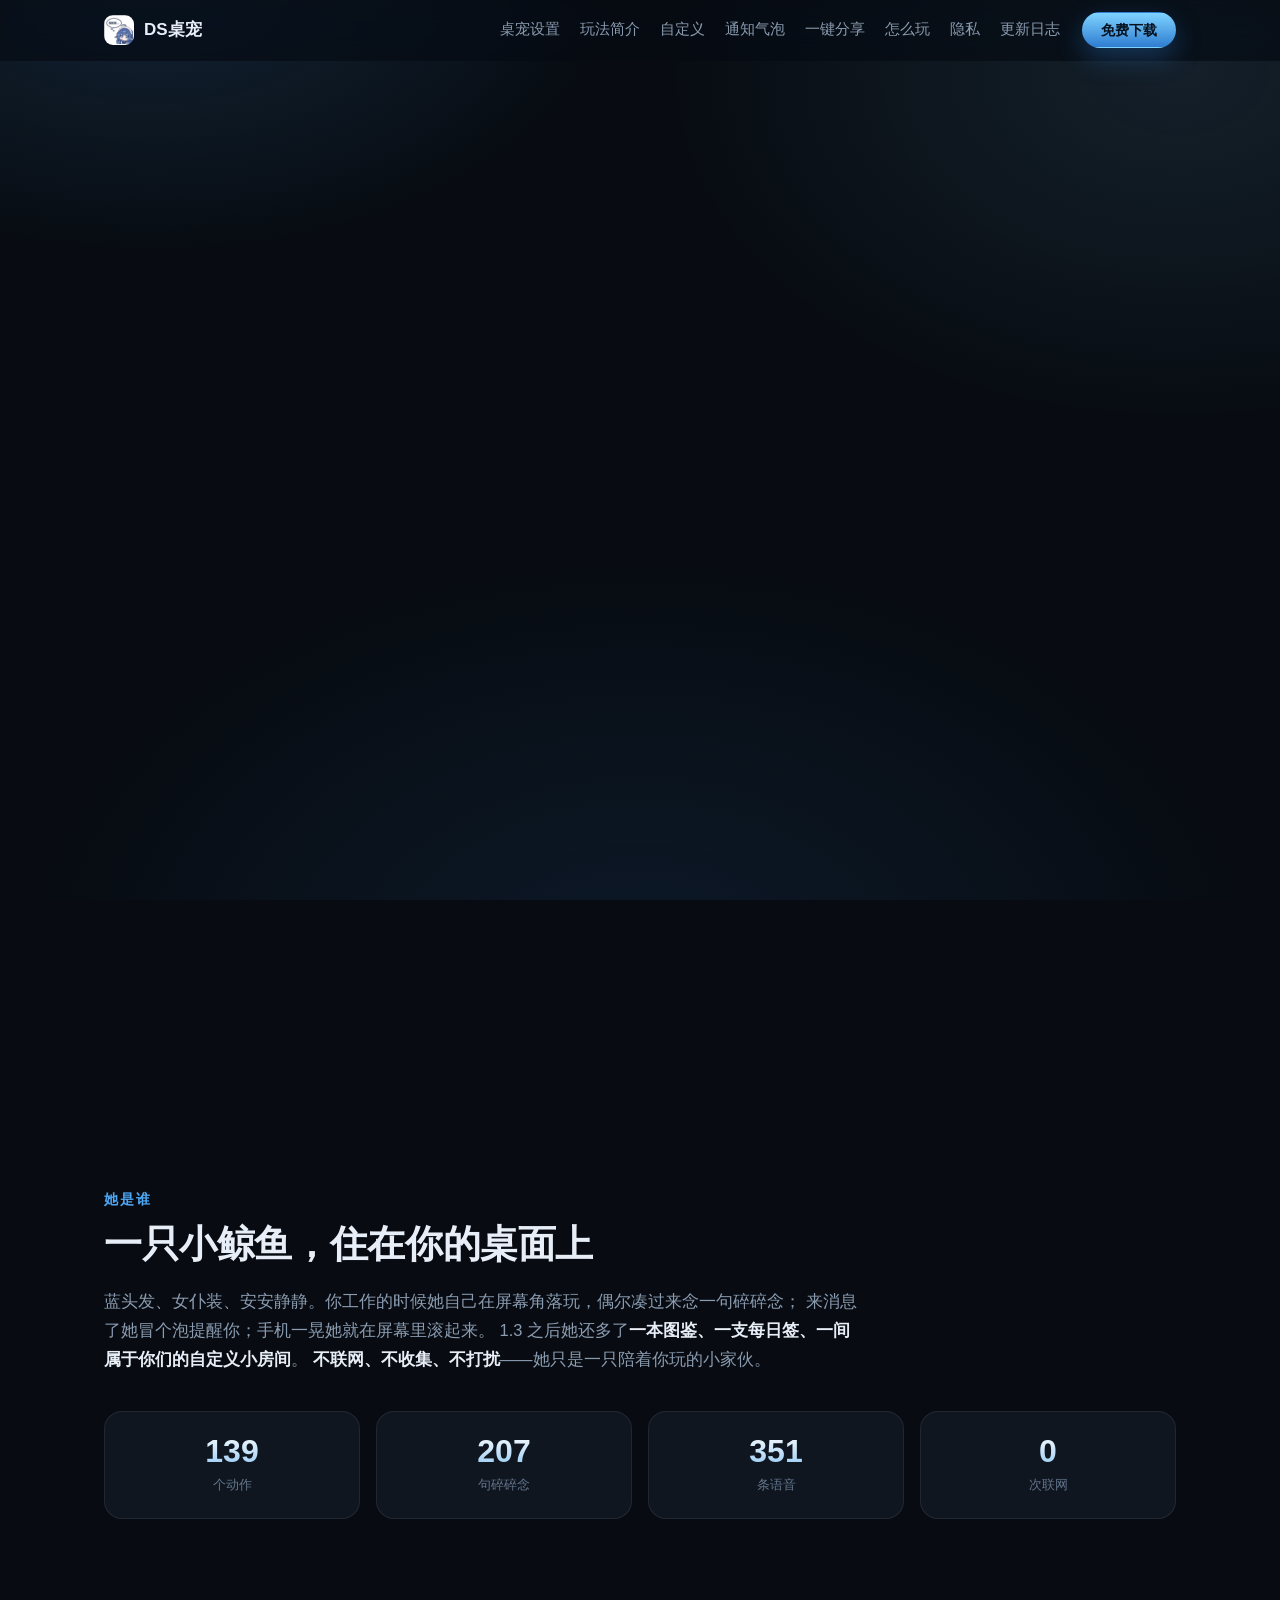
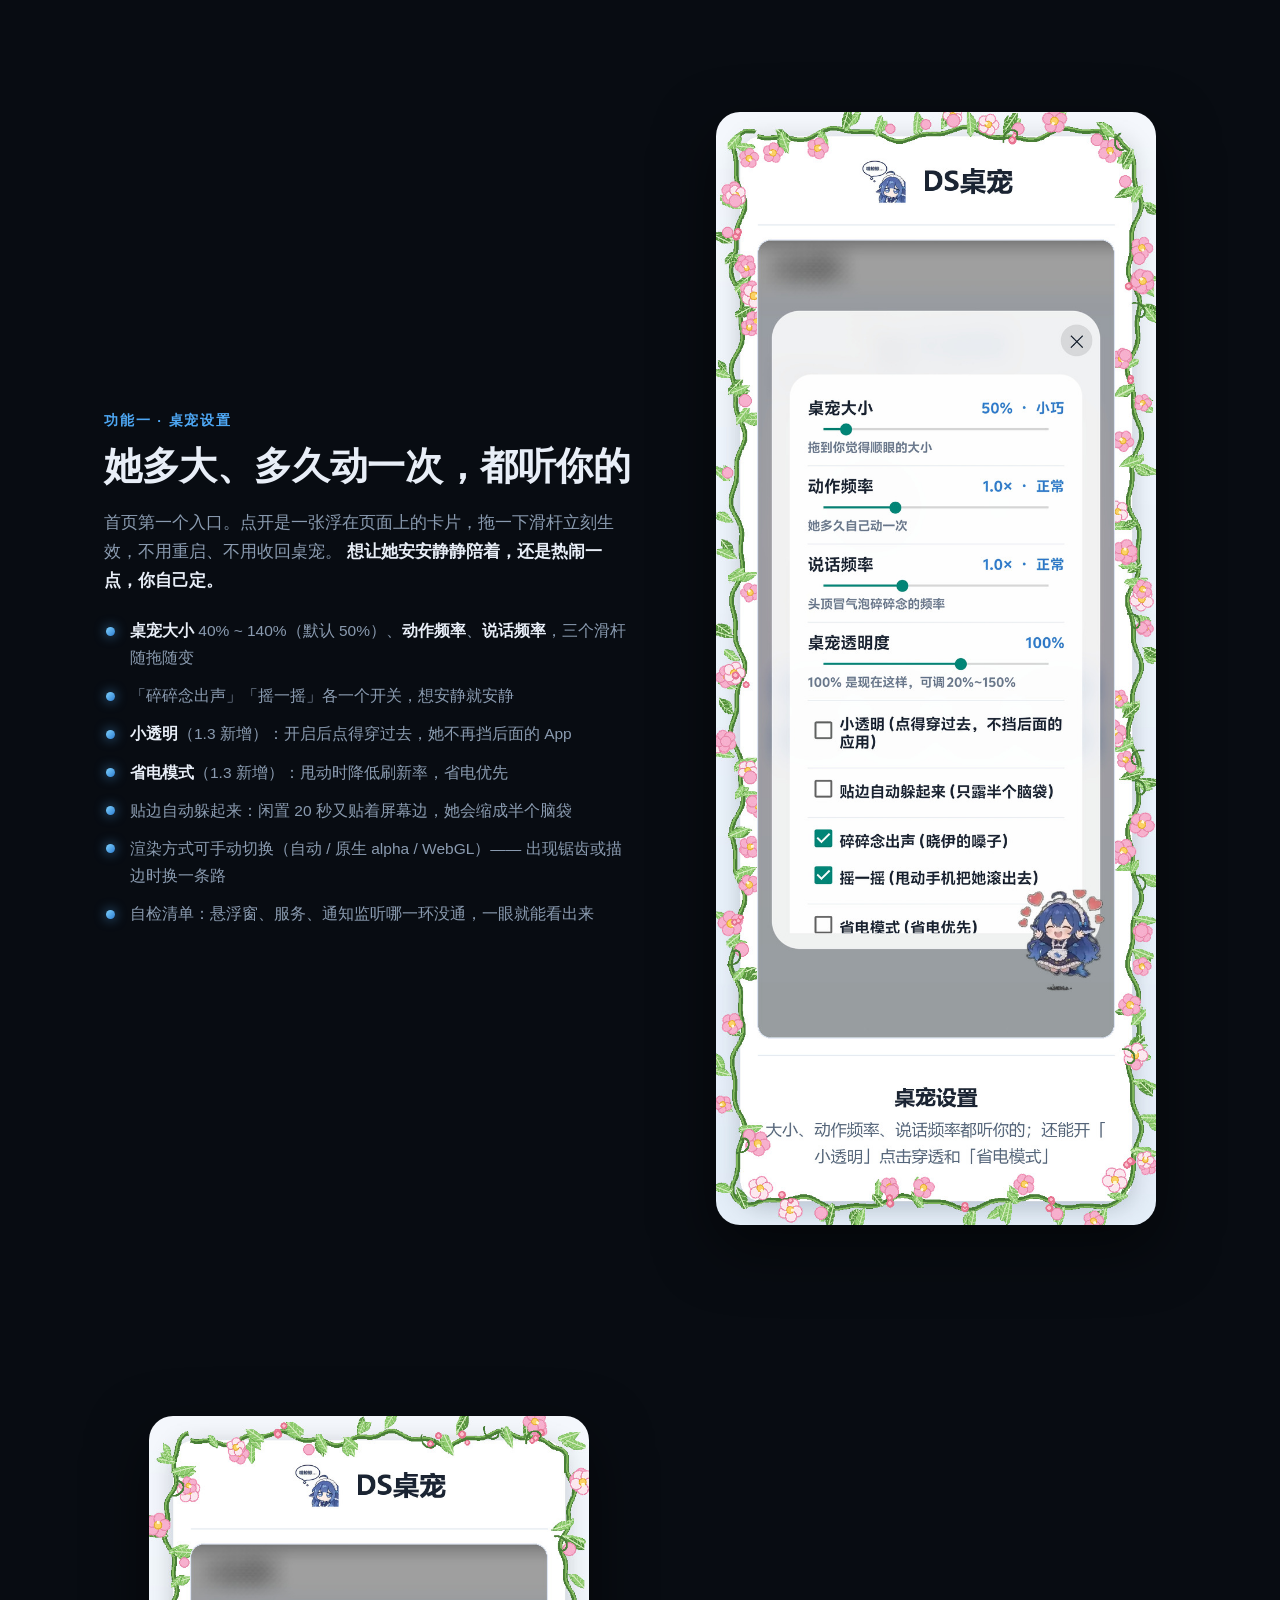
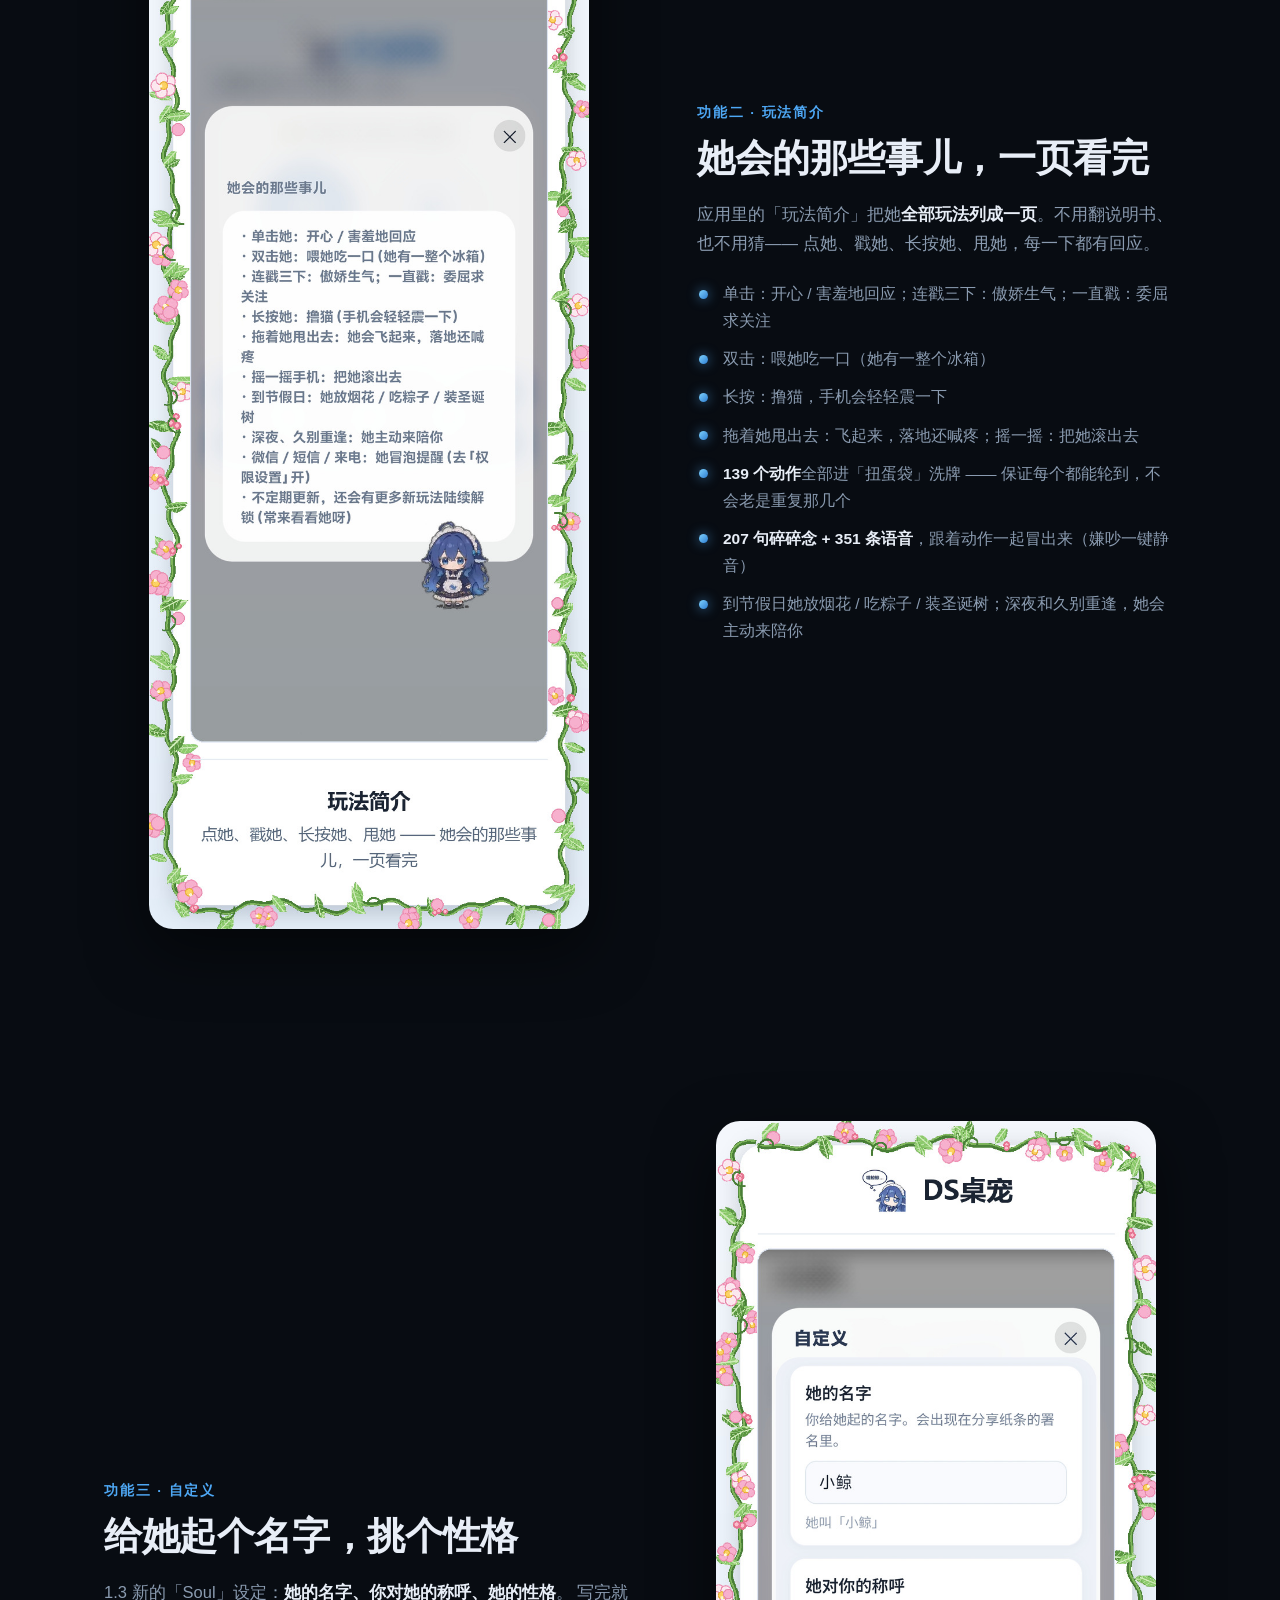
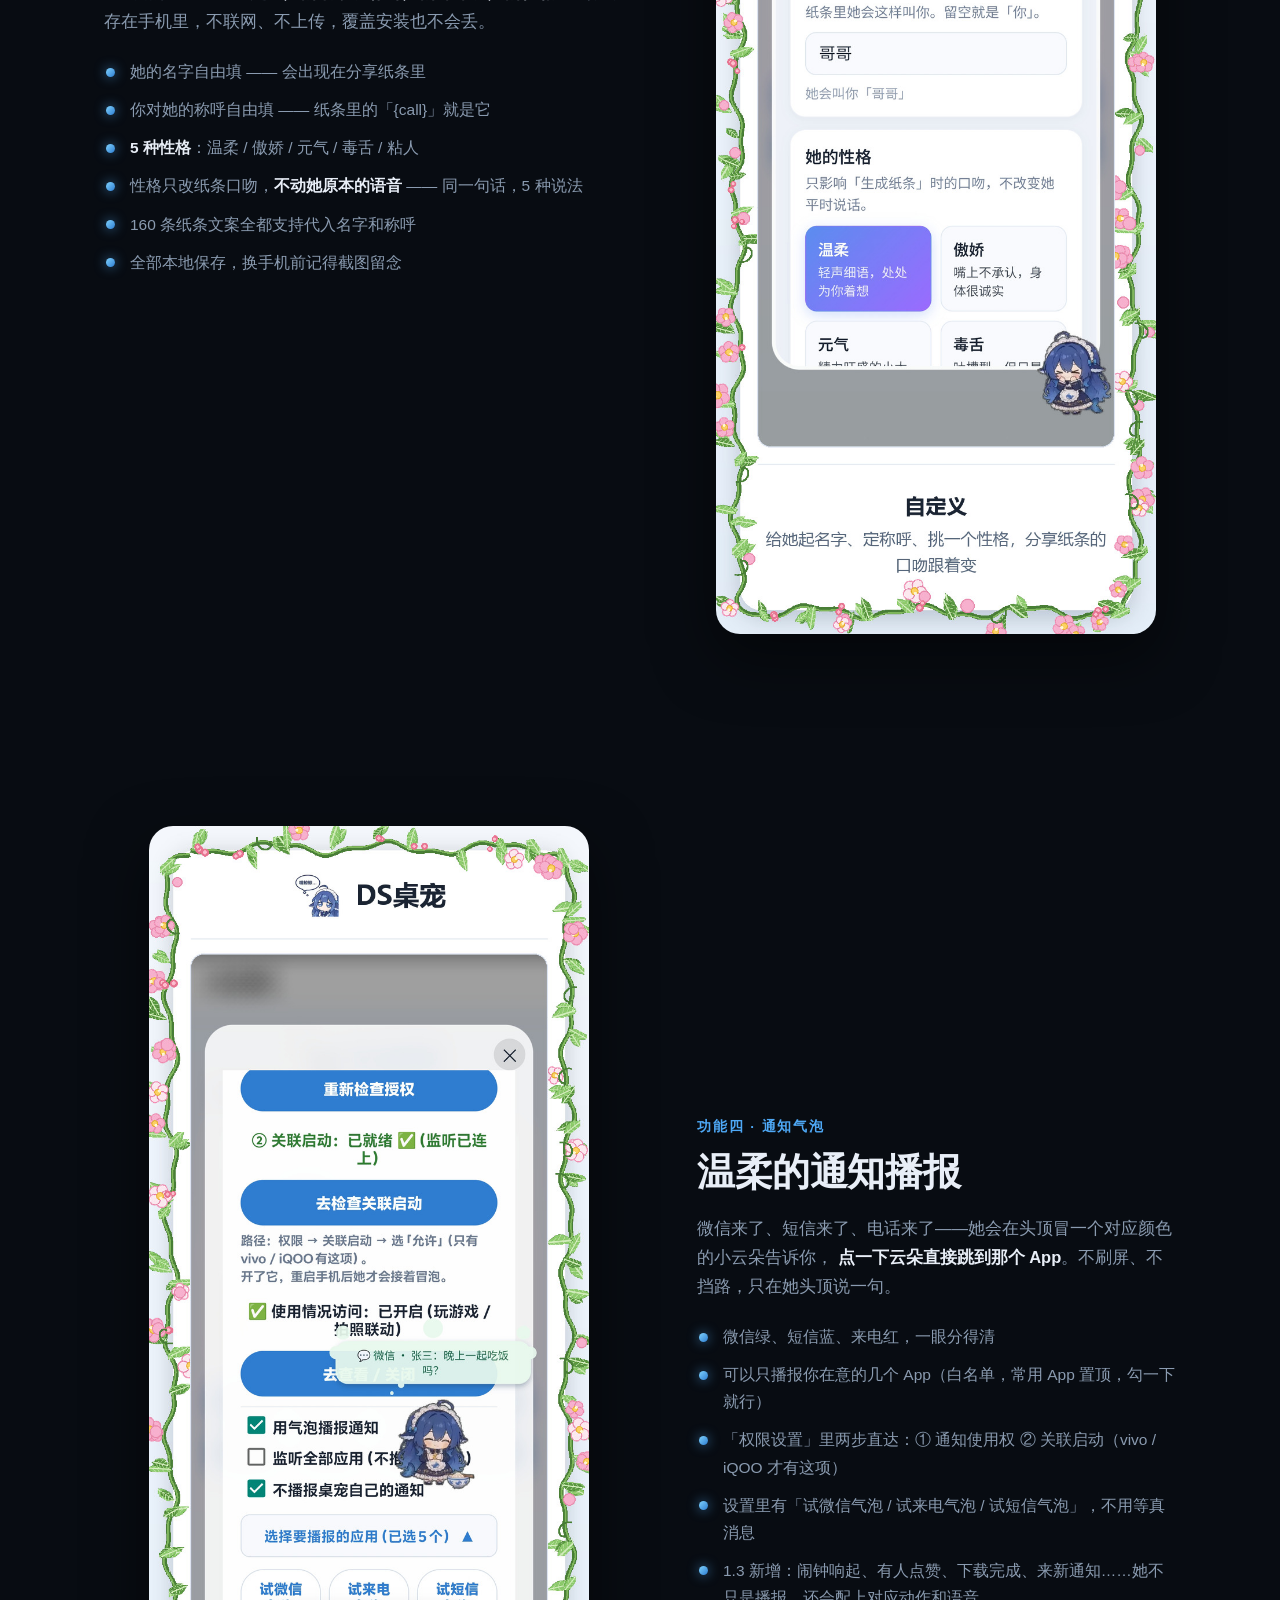
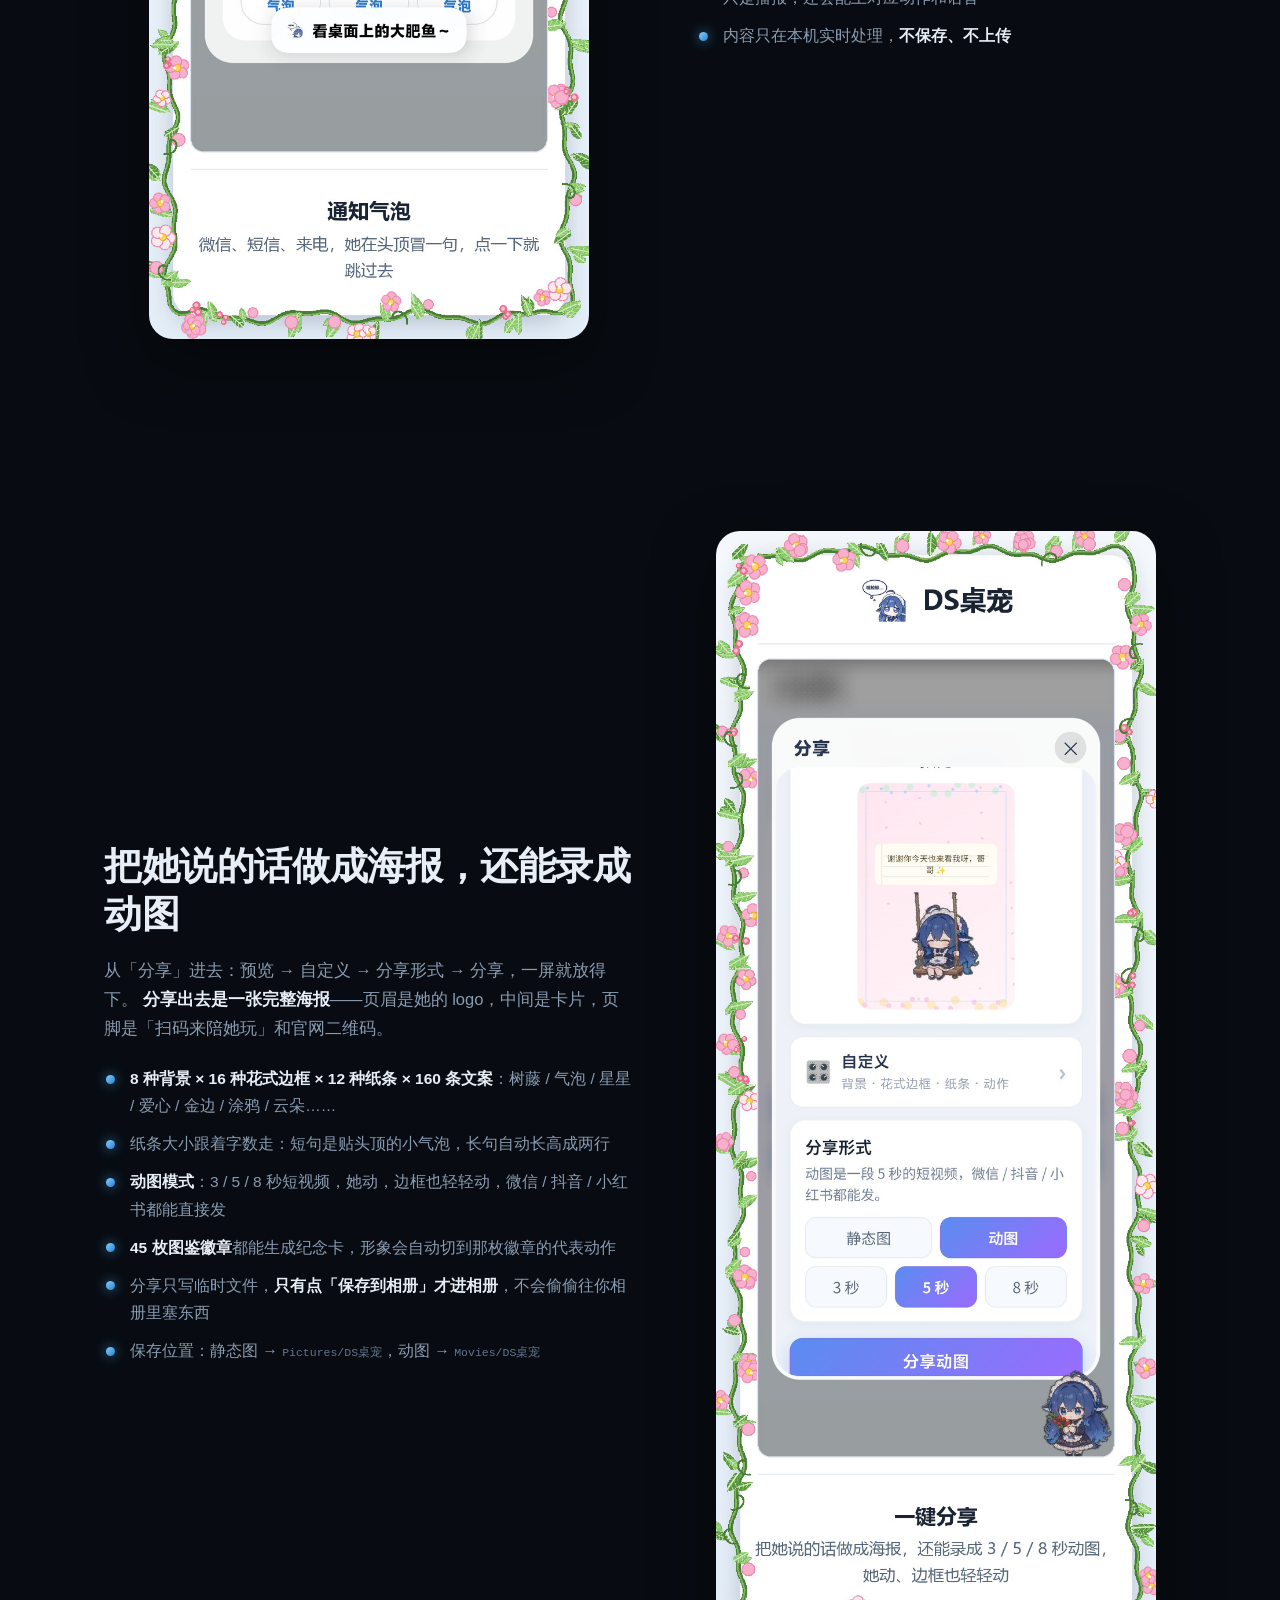
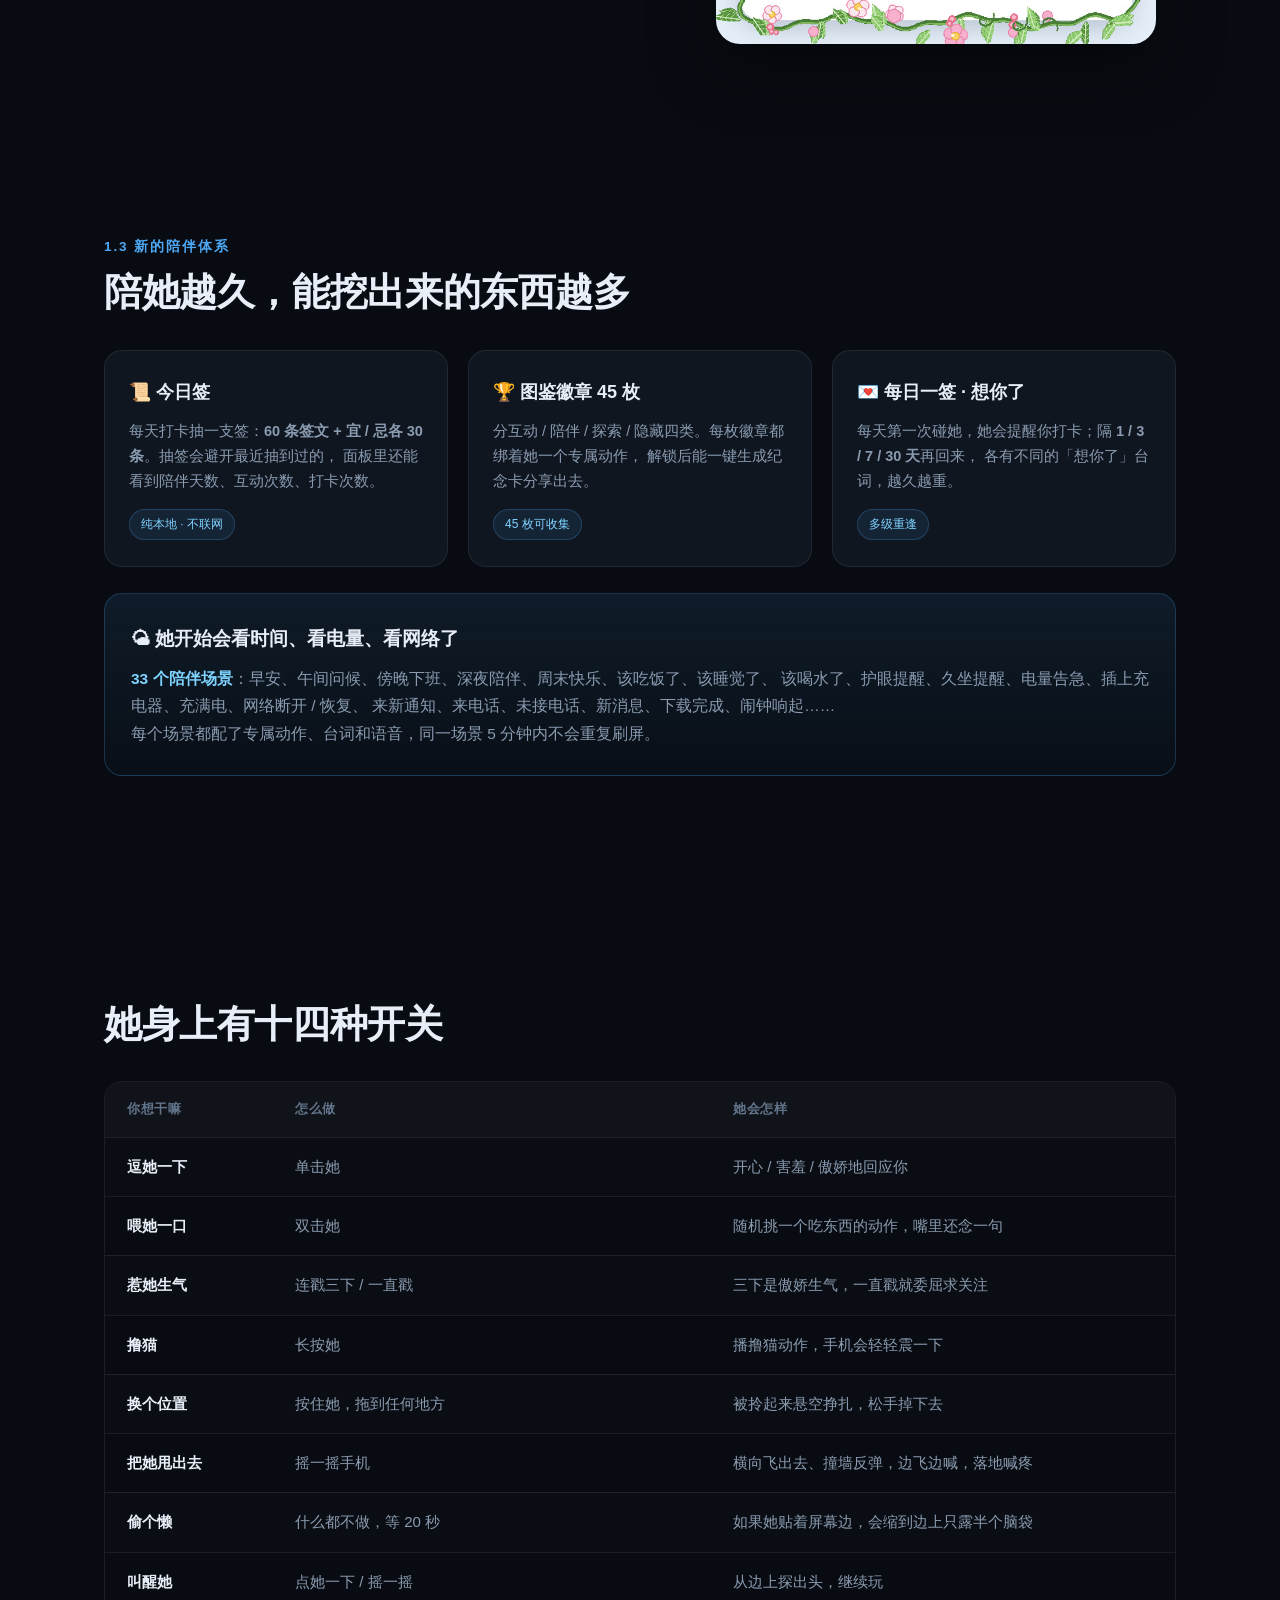
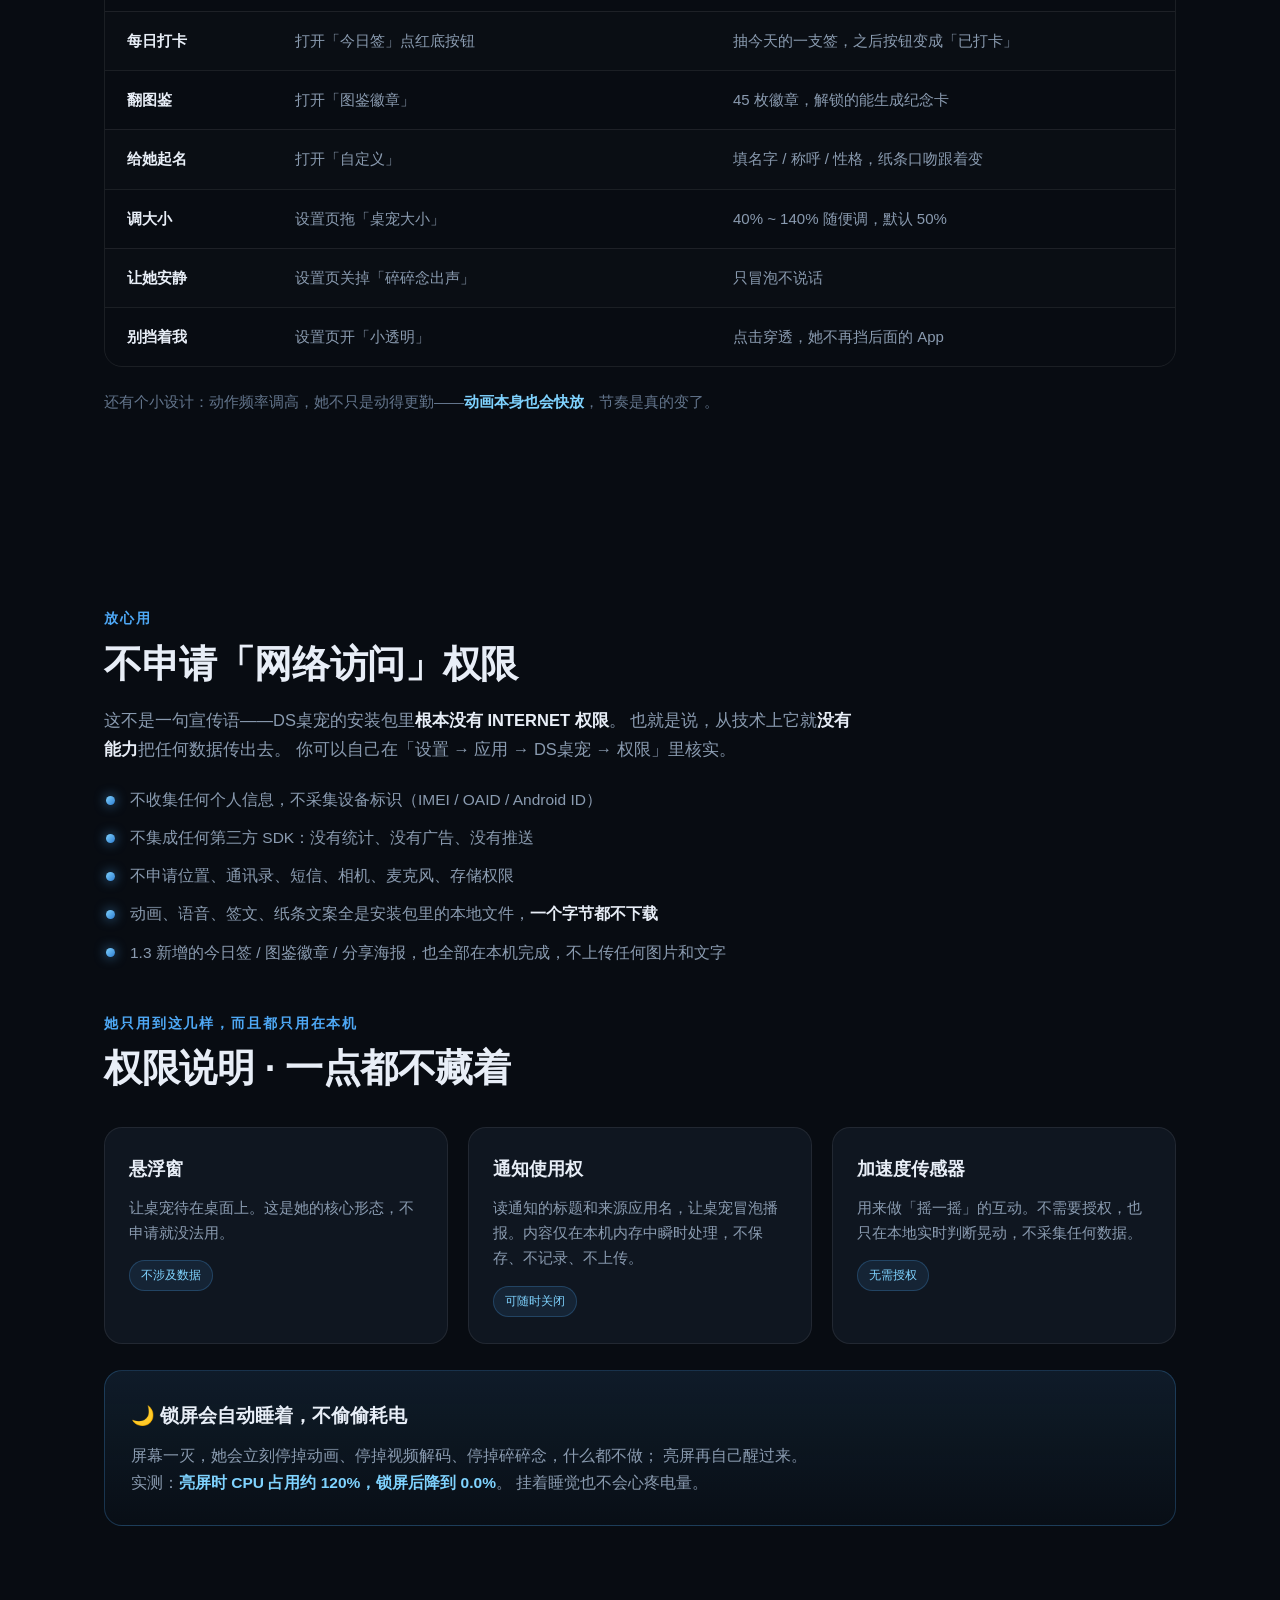
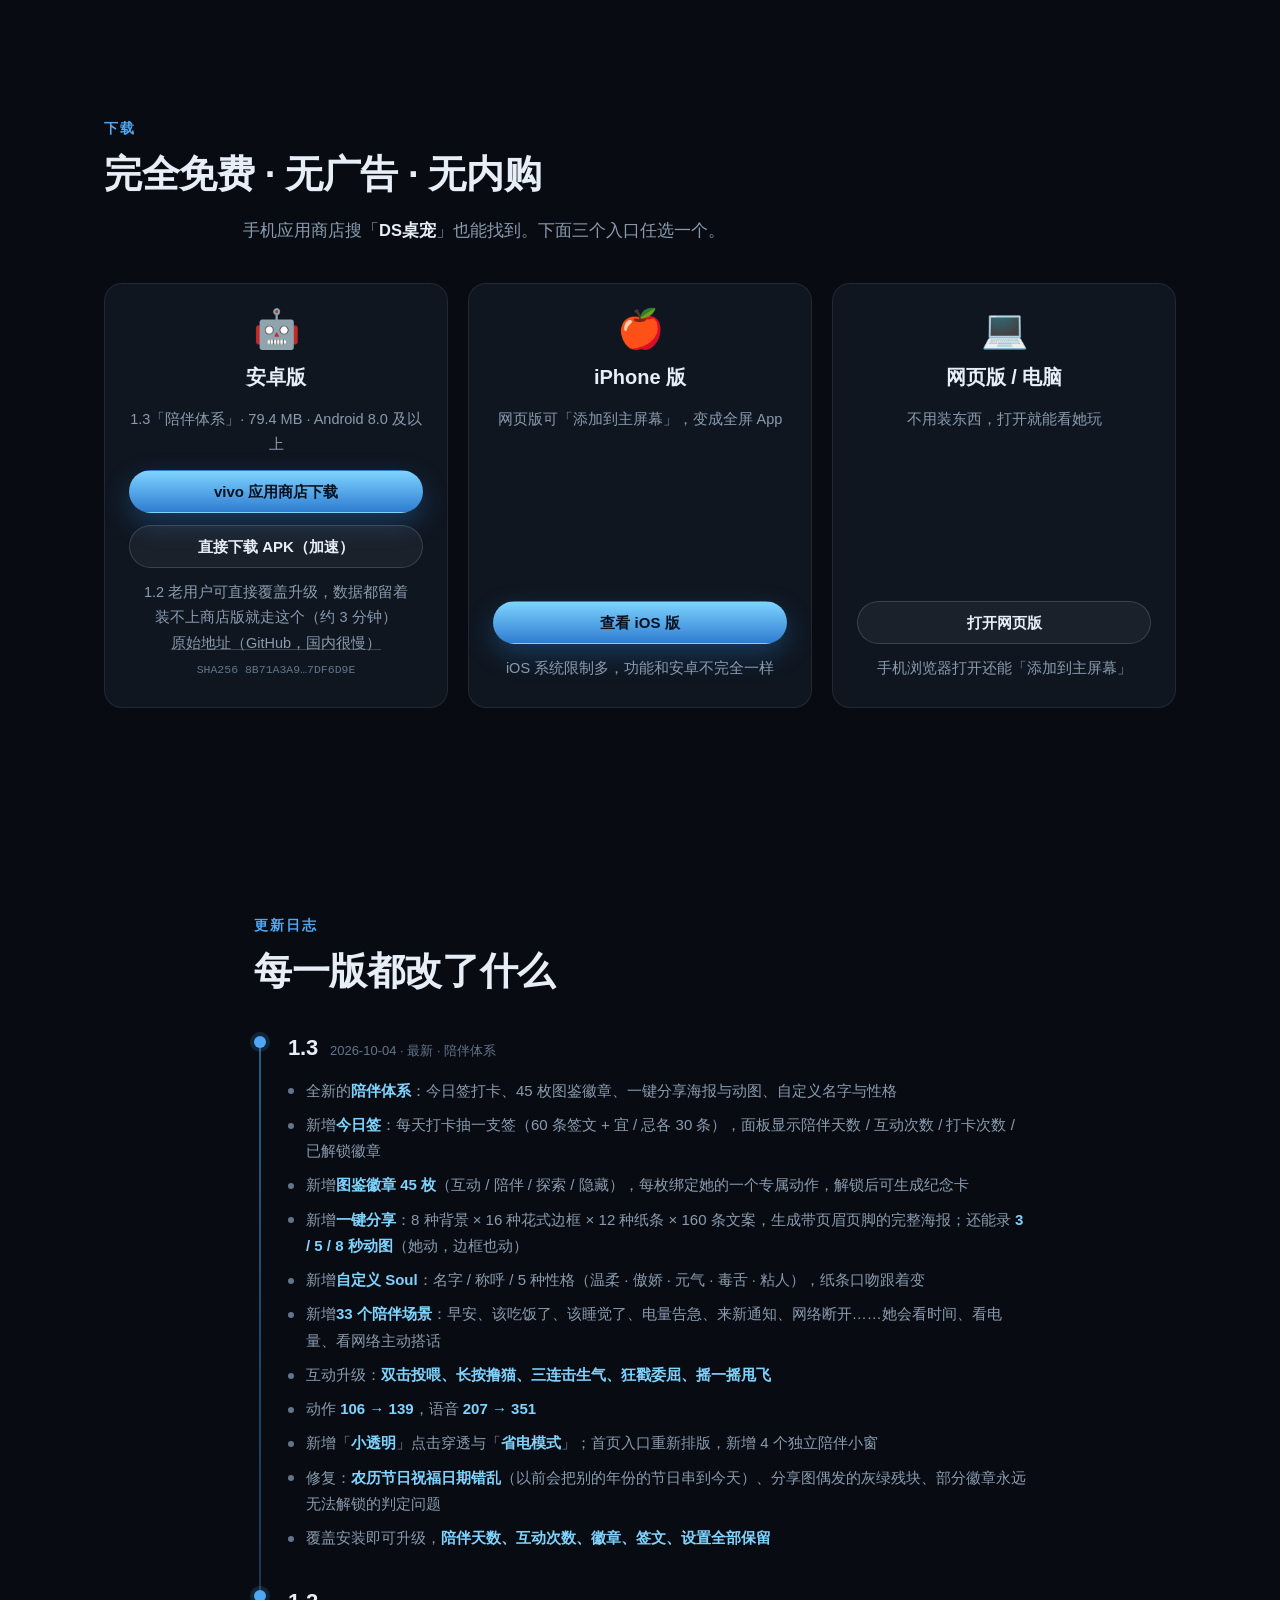
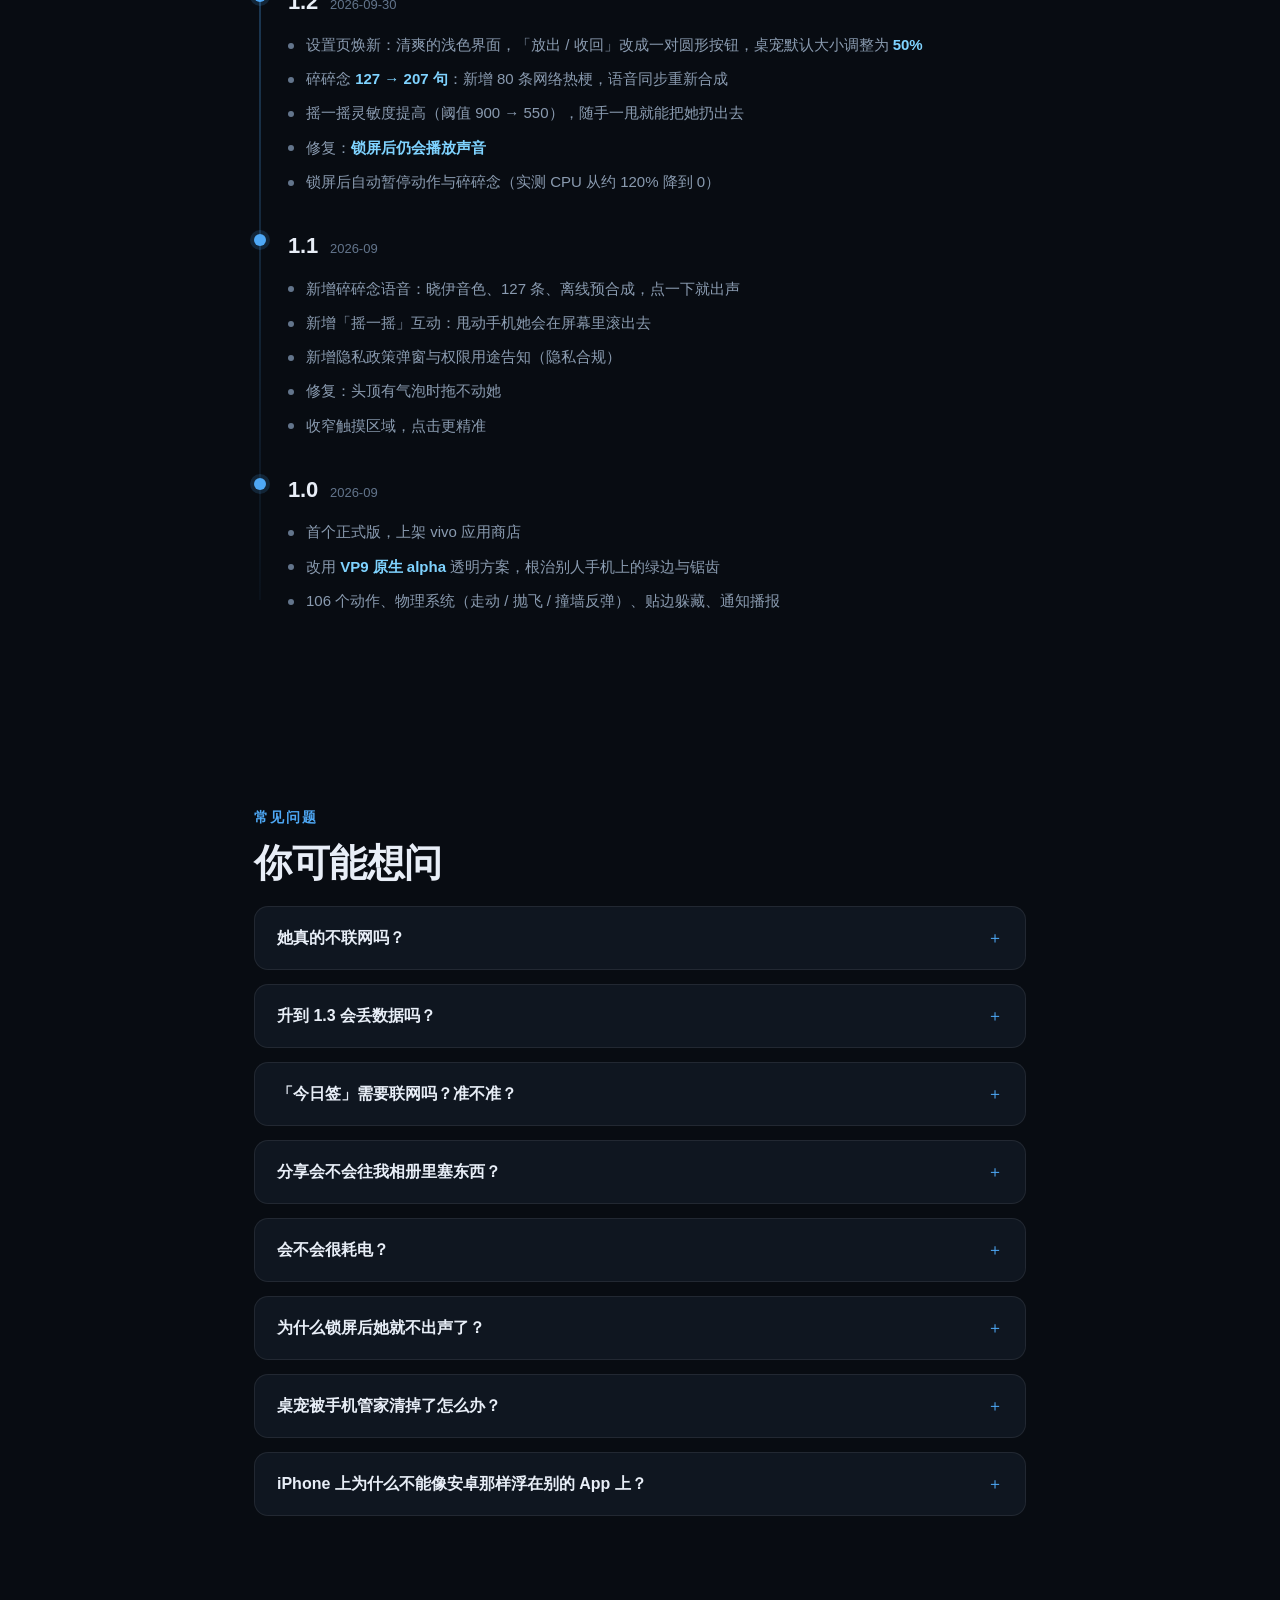
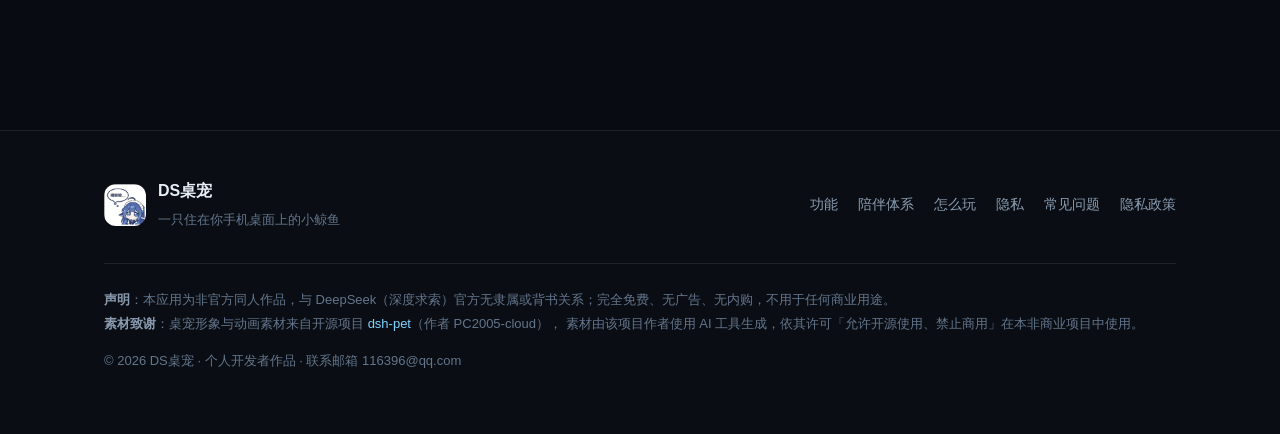
==== commit e2047970: "1.3 五大功能板块换成藤蔓版海报（760x1922 x5，自带页眉页脚）：新增 .poster 容器去掉手机双框，显示宽度 290->440px；README/gitignore 同步" ====
--- a/index.html
+++ b/index.html
@@ -115,9 +115,8 @@
       </ul>
     </div>
     <div class="col-media reveal" style="--d:.1s">
-      <figure class="phone">
-        <img loading="lazy" decoding="async" src="img/setup.jpg" alt="桌宠设置">
-        <figcaption>大小、频率、声音，还有小透明和省电模式</figcaption>
+      <figure class="poster">
+        <img loading="lazy" decoding="async" src="img/setup.jpg" alt="桌宠设置：大小、频率、声音，还有小透明和省电模式">
       </figure>
     </div>
   </div>
@@ -144,9 +143,8 @@
       </ul>
     </div>
     <div class="col-media reveal" style="--d:.1s">
-      <figure class="phone">
-        <img loading="lazy" decoding="async" src="img/howto.jpg" alt="玩法简介">
-        <figcaption>点她、戳她、长按她，每一下都有回应</figcaption>
+      <figure class="poster">
+        <img loading="lazy" decoding="async" src="img/howto.jpg" alt="玩法简介：点她、戳她、长按她，每一下都有回应">
       </figure>
     </div>
   </div>
@@ -172,9 +170,8 @@
       </ul>
     </div>
     <div class="col-media reveal" style="--d:.1s">
-      <figure class="phone">
-        <img loading="lazy" decoding="async" src="img/soul.jpg" alt="自定义 Soul">
-        <figcaption>名字、称呼、性格，都在这儿填</figcaption>
+      <figure class="poster">
+        <img loading="lazy" decoding="async" src="img/soul.jpg" alt="自定义 Soul：名字、称呼、性格，都在这儿填">
       </figure>
     </div>
   </div>
@@ -200,9 +197,8 @@
       </ul>
     </div>
     <div class="col-media reveal" style="--d:.1s">
-      <figure class="phone">
-        <img loading="lazy" decoding="async" src="img/notify.jpg" alt="通知气泡">
-        <figcaption>来消息时在头顶冒泡，点一下就跳过去</figcaption>
+      <figure class="poster">
+        <img loading="lazy" decoding="async" src="img/notify.jpg" alt="通知气泡：微信、短信、来电，她替你盯着">
       </figure>
     </div>
   </div>
@@ -228,9 +224,8 @@
       </ul>
     </div>
     <div class="col-media reveal" style="--d:.1s">
-      <figure class="phone">
-        <img loading="lazy" decoding="async" src="img/share.jpg" alt="一键分享">
-        <figcaption>海报或动图，直接发给朋友</figcaption>
+      <figure class="poster">
+        <img loading="lazy" decoding="async" src="img/share.jpg" alt="一键分享：海报或动图，直接发给朋友">
       </figure>
     </div>
   </div>
--- a/site.css
+++ b/site.css
@@ -174,6 +174,11 @@
 .phone img{display:block;width:100%;height:auto}
 .phone figcaption{padding:11px 14px;font-size:12.5px;color:var(--dim-2);text-align:center;
   background:rgba(255,255,255,.03);border-top:1px solid var(--line)}
+
+/* ★ 1.3 功能海报：图片自带页眉/页脚/藤蔓边框，所以这里不再加框，只给圆角和投影 */
+.poster{margin:0 auto;max-width:440px}
+.poster img{display:block;width:100%;height:auto;border-radius:24px;
+  box-shadow:0 22px 60px rgba(0,0,0,.5)}
 
 /* 数字条 */
 .stats{display:grid;grid-template-columns:repeat(4,1fr);gap:16px;margin-top:38px}
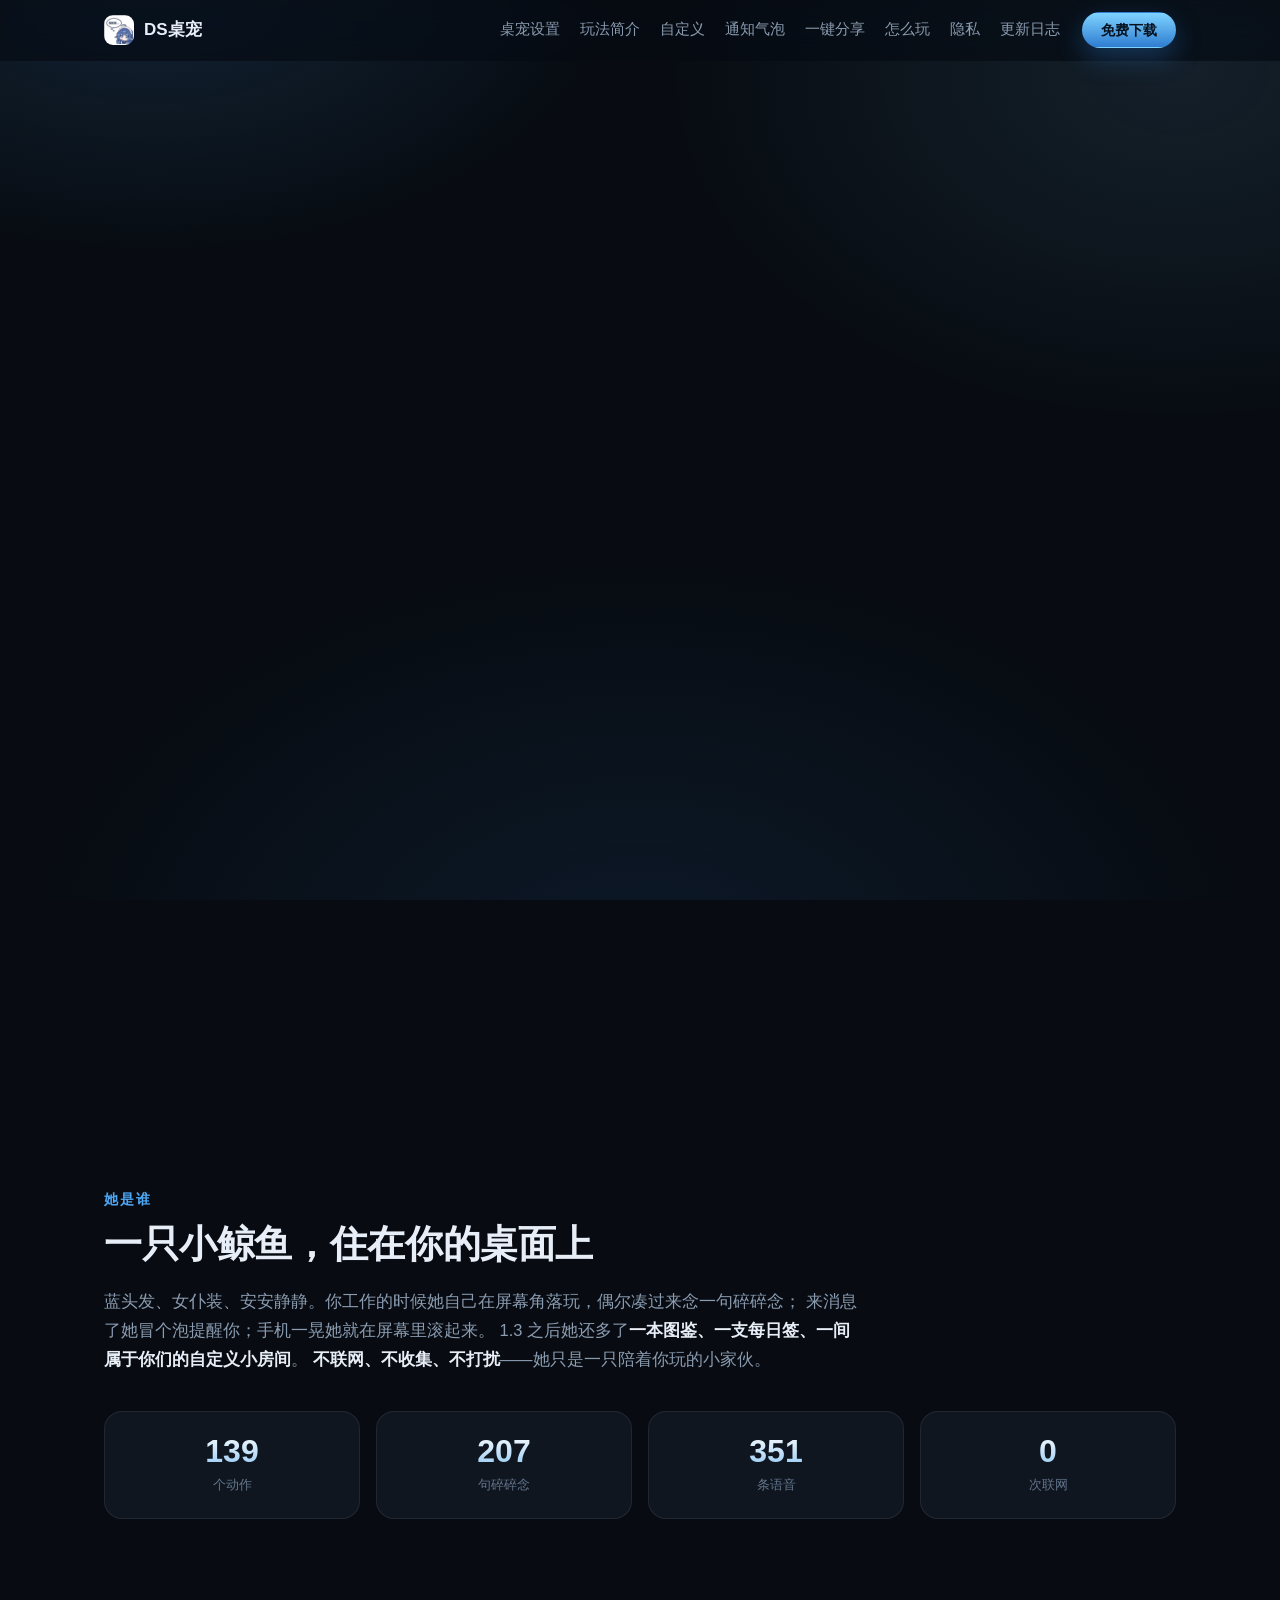
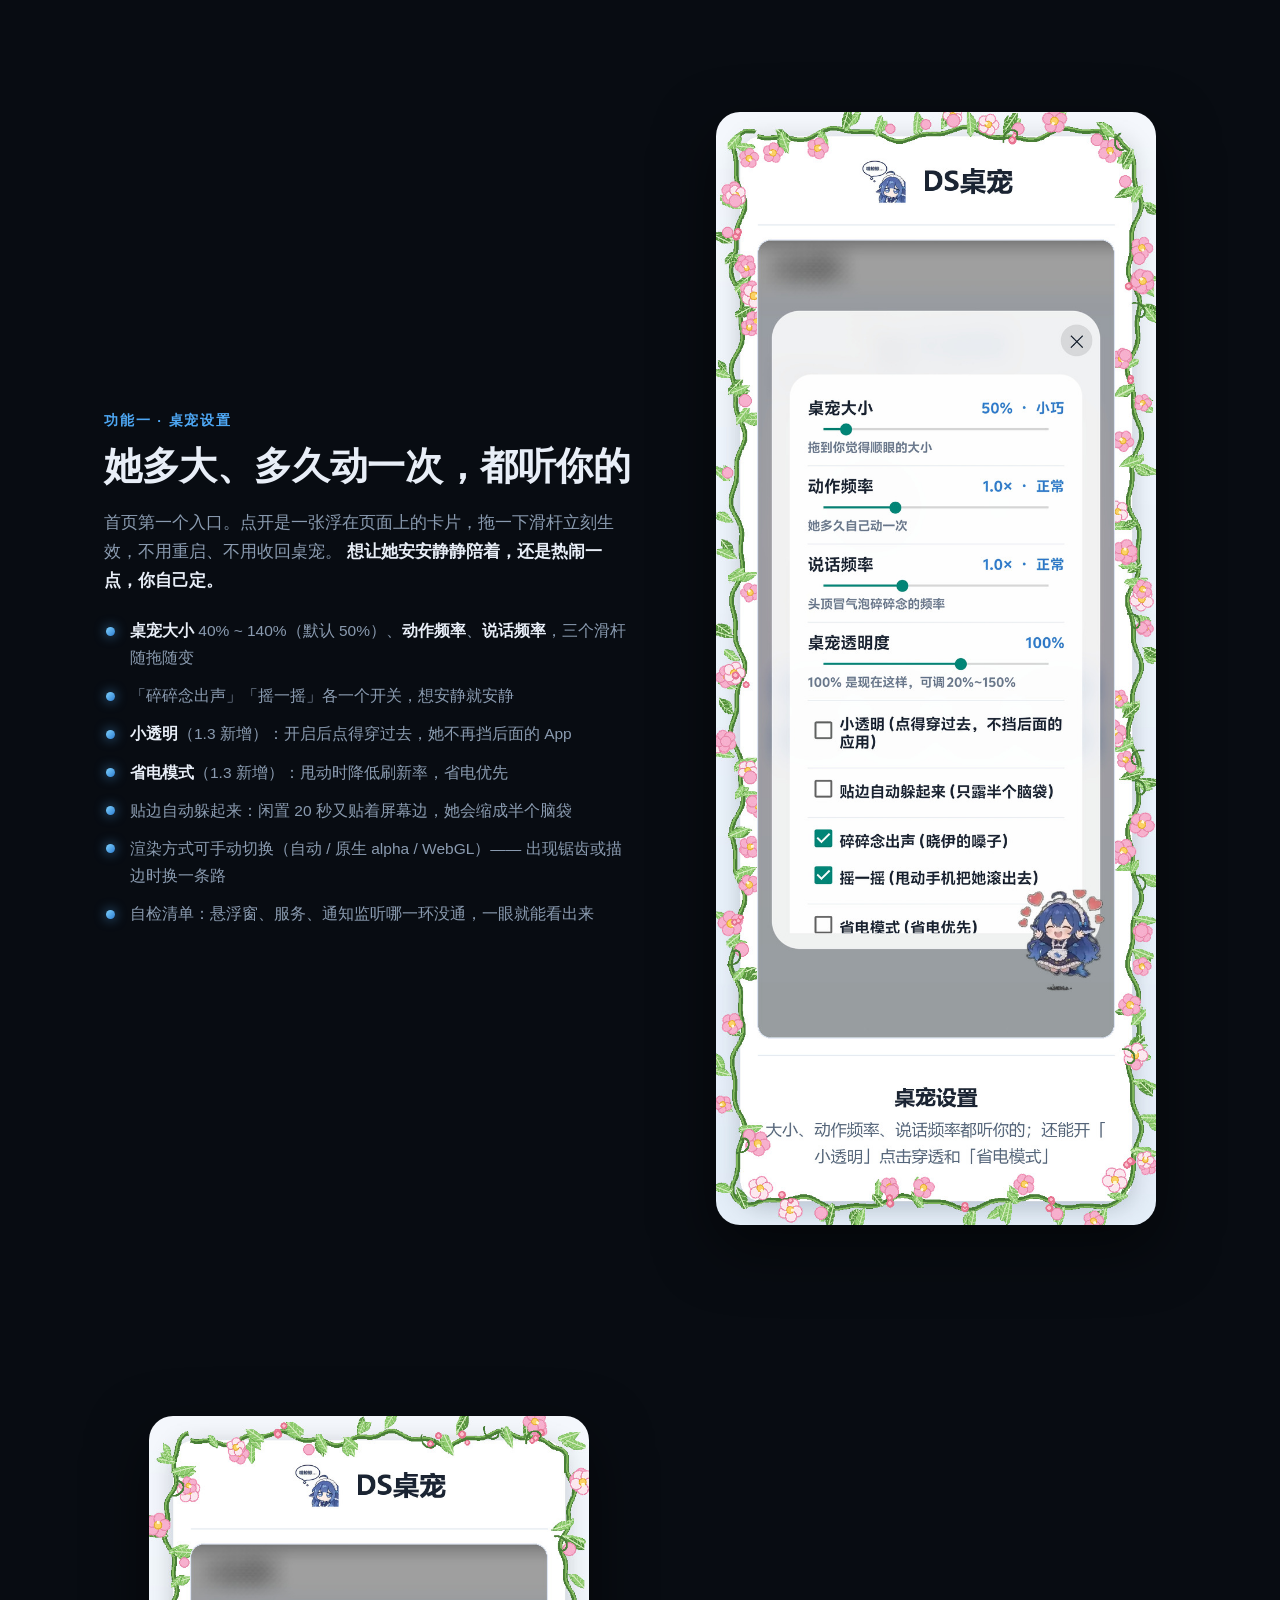
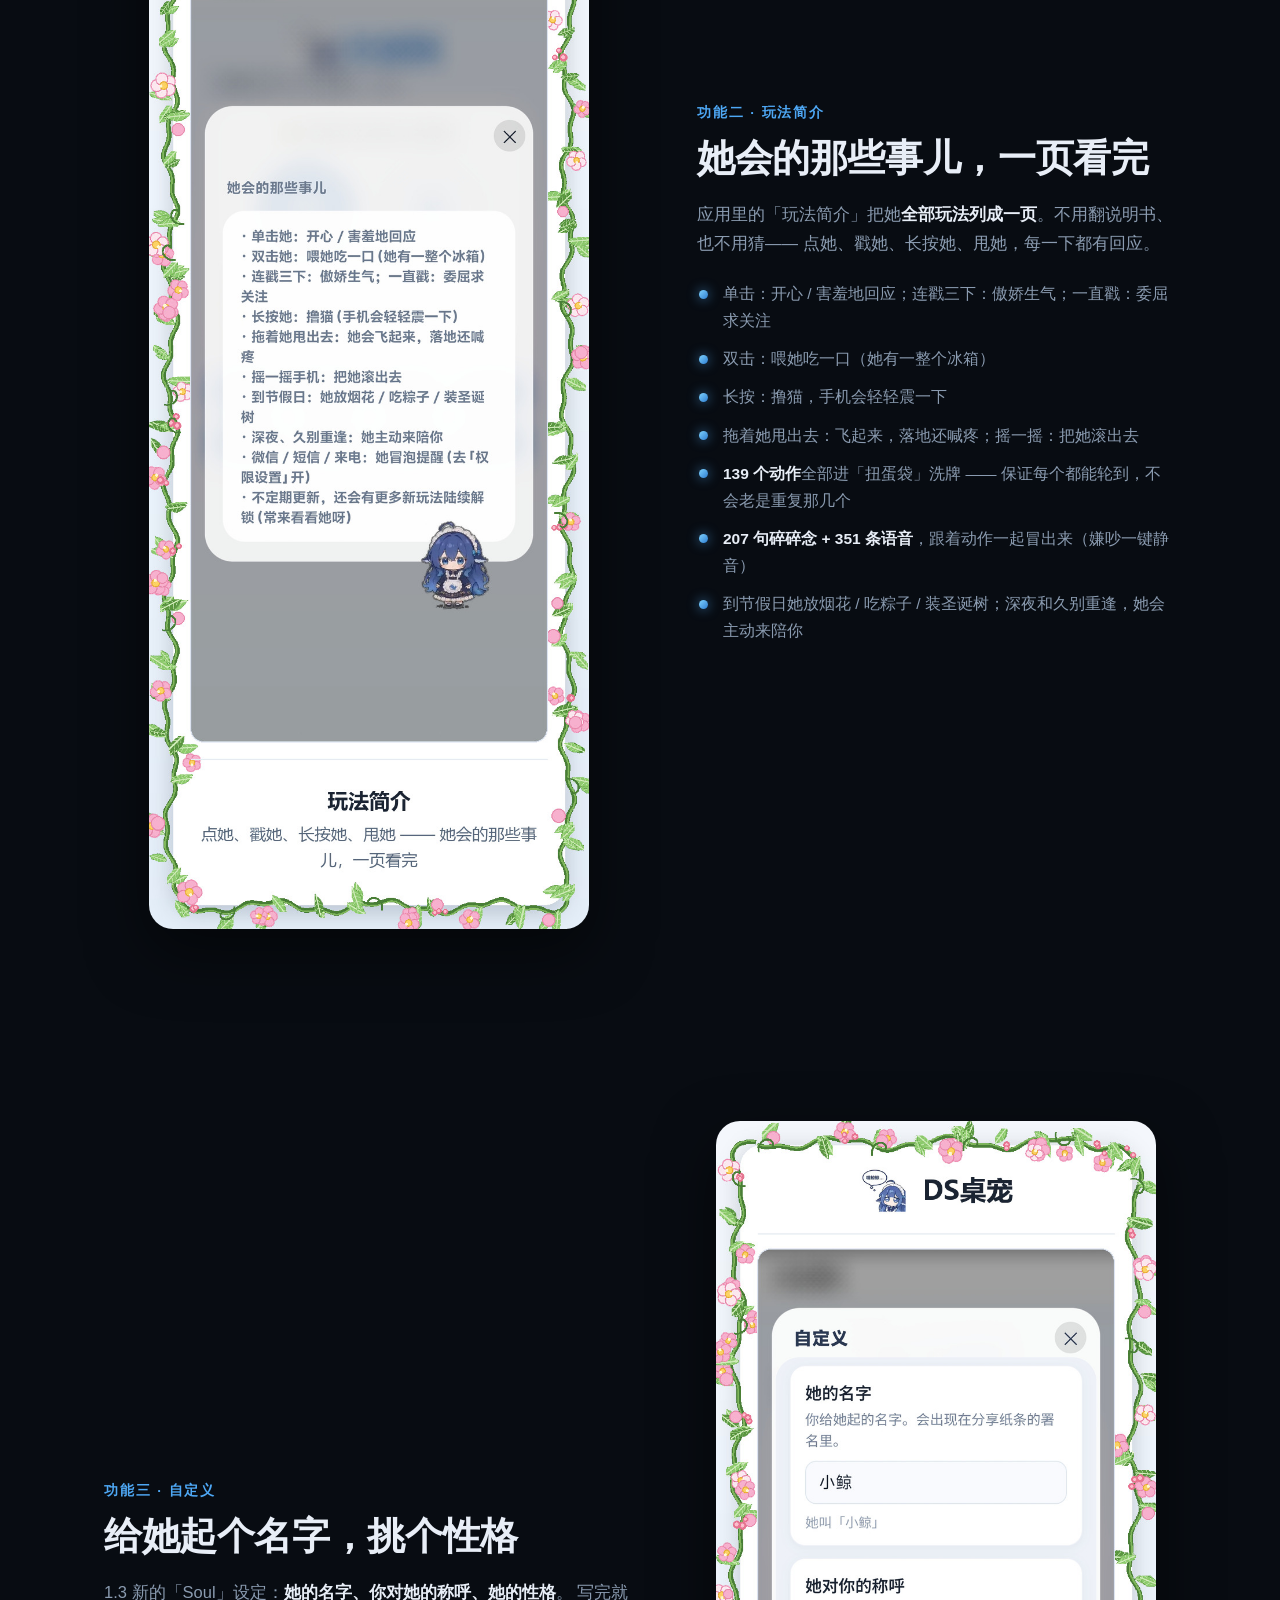
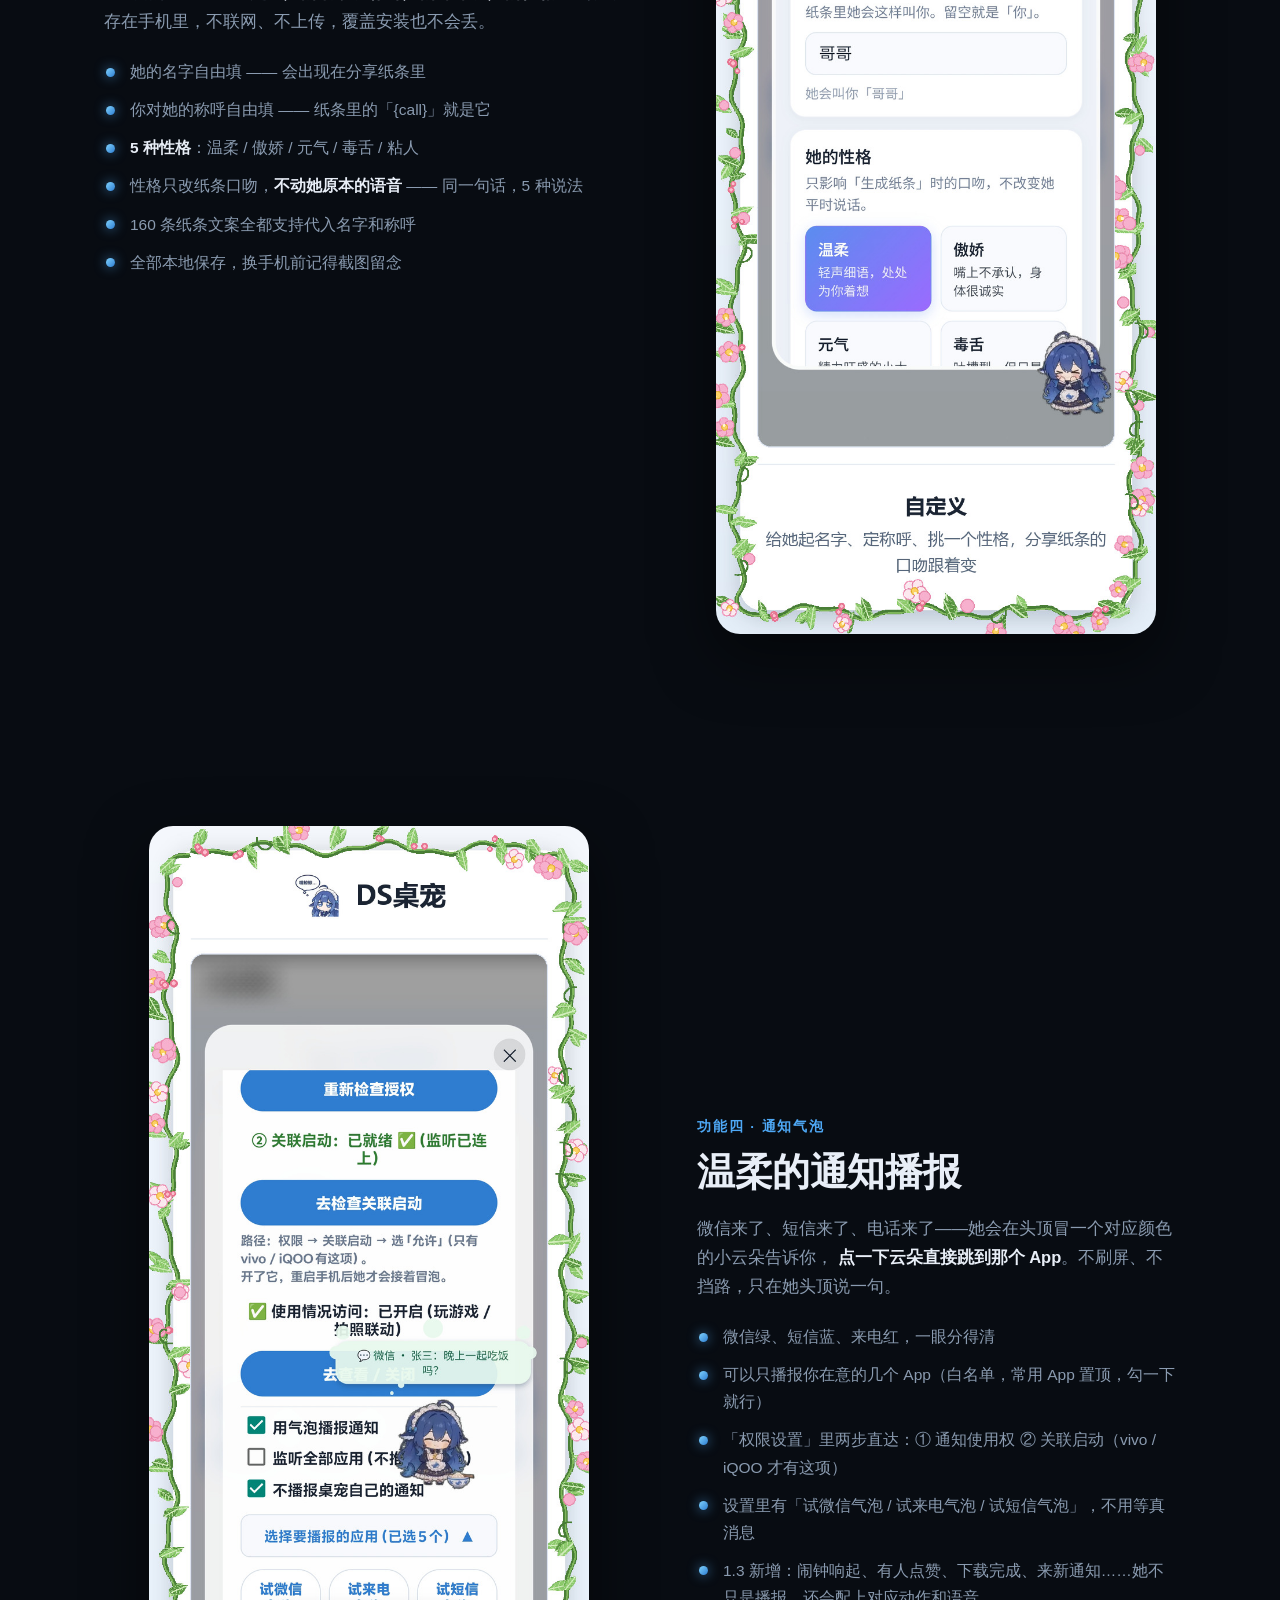
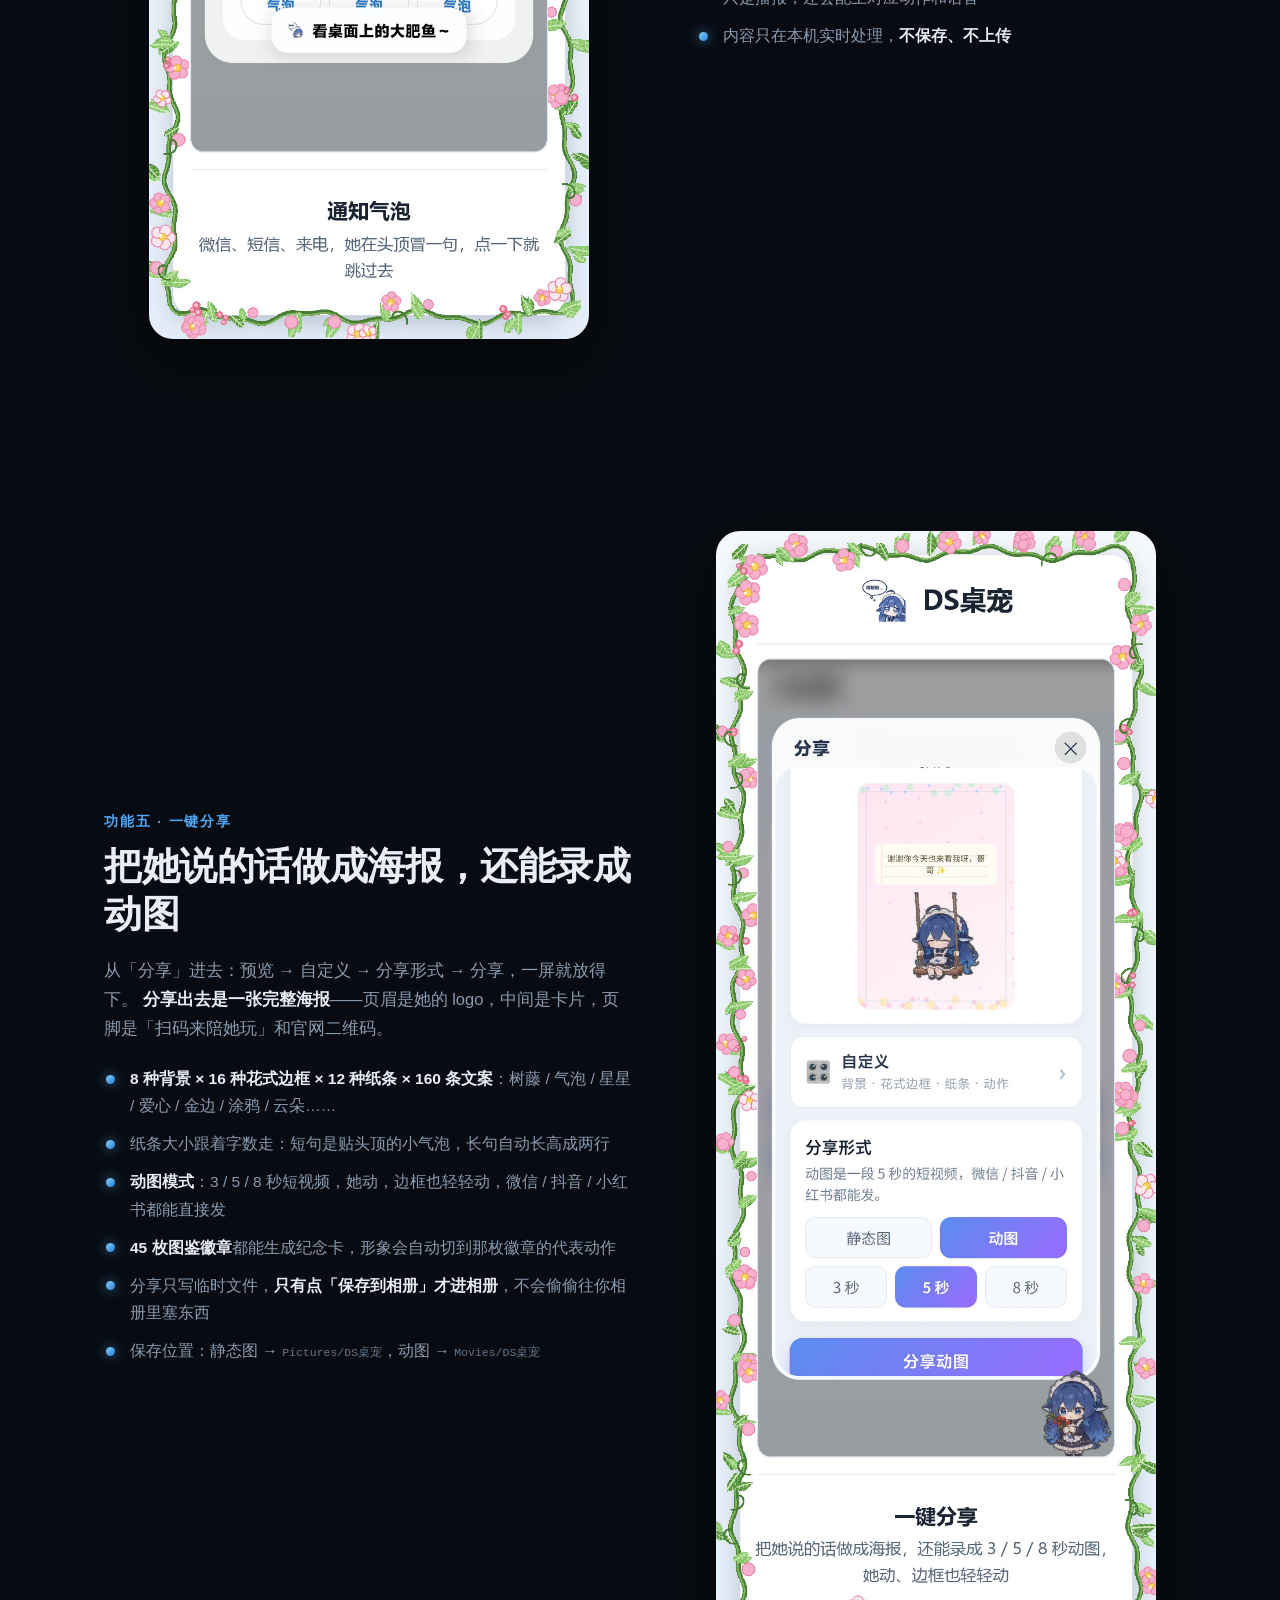
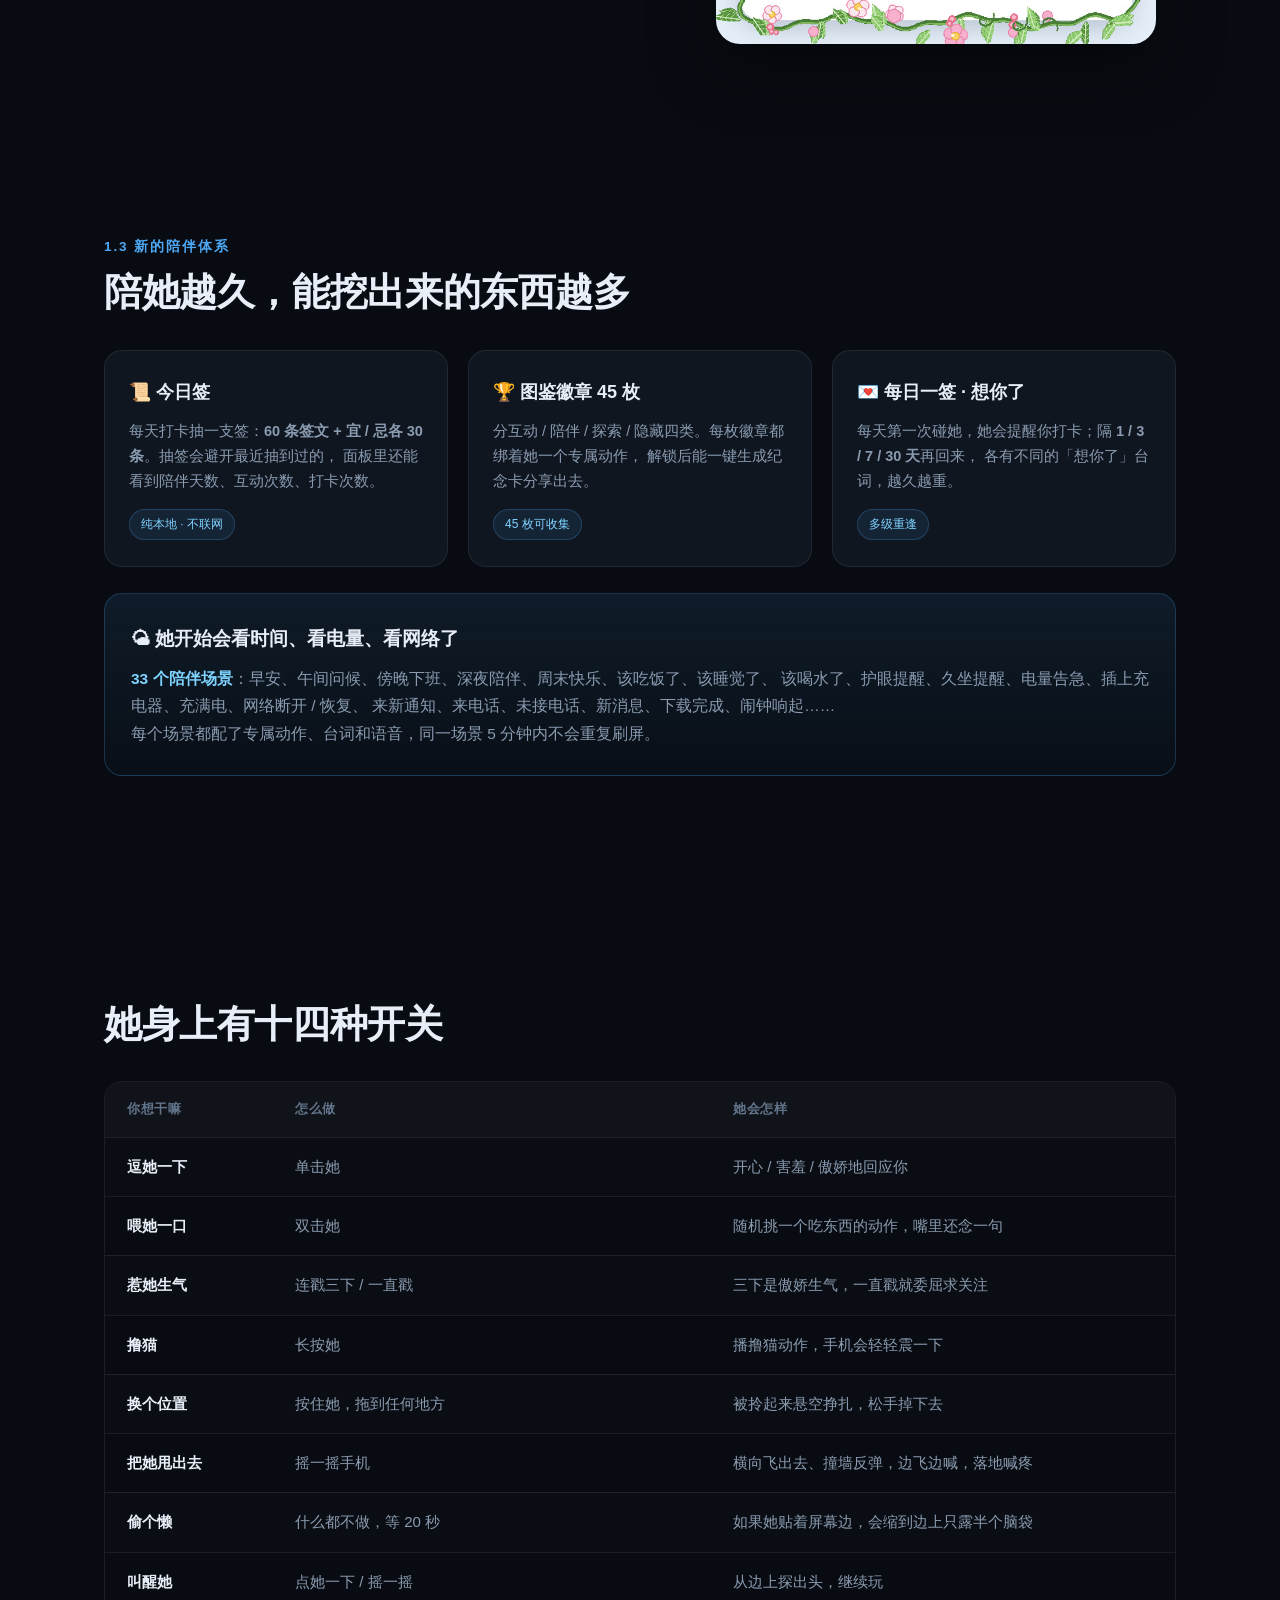
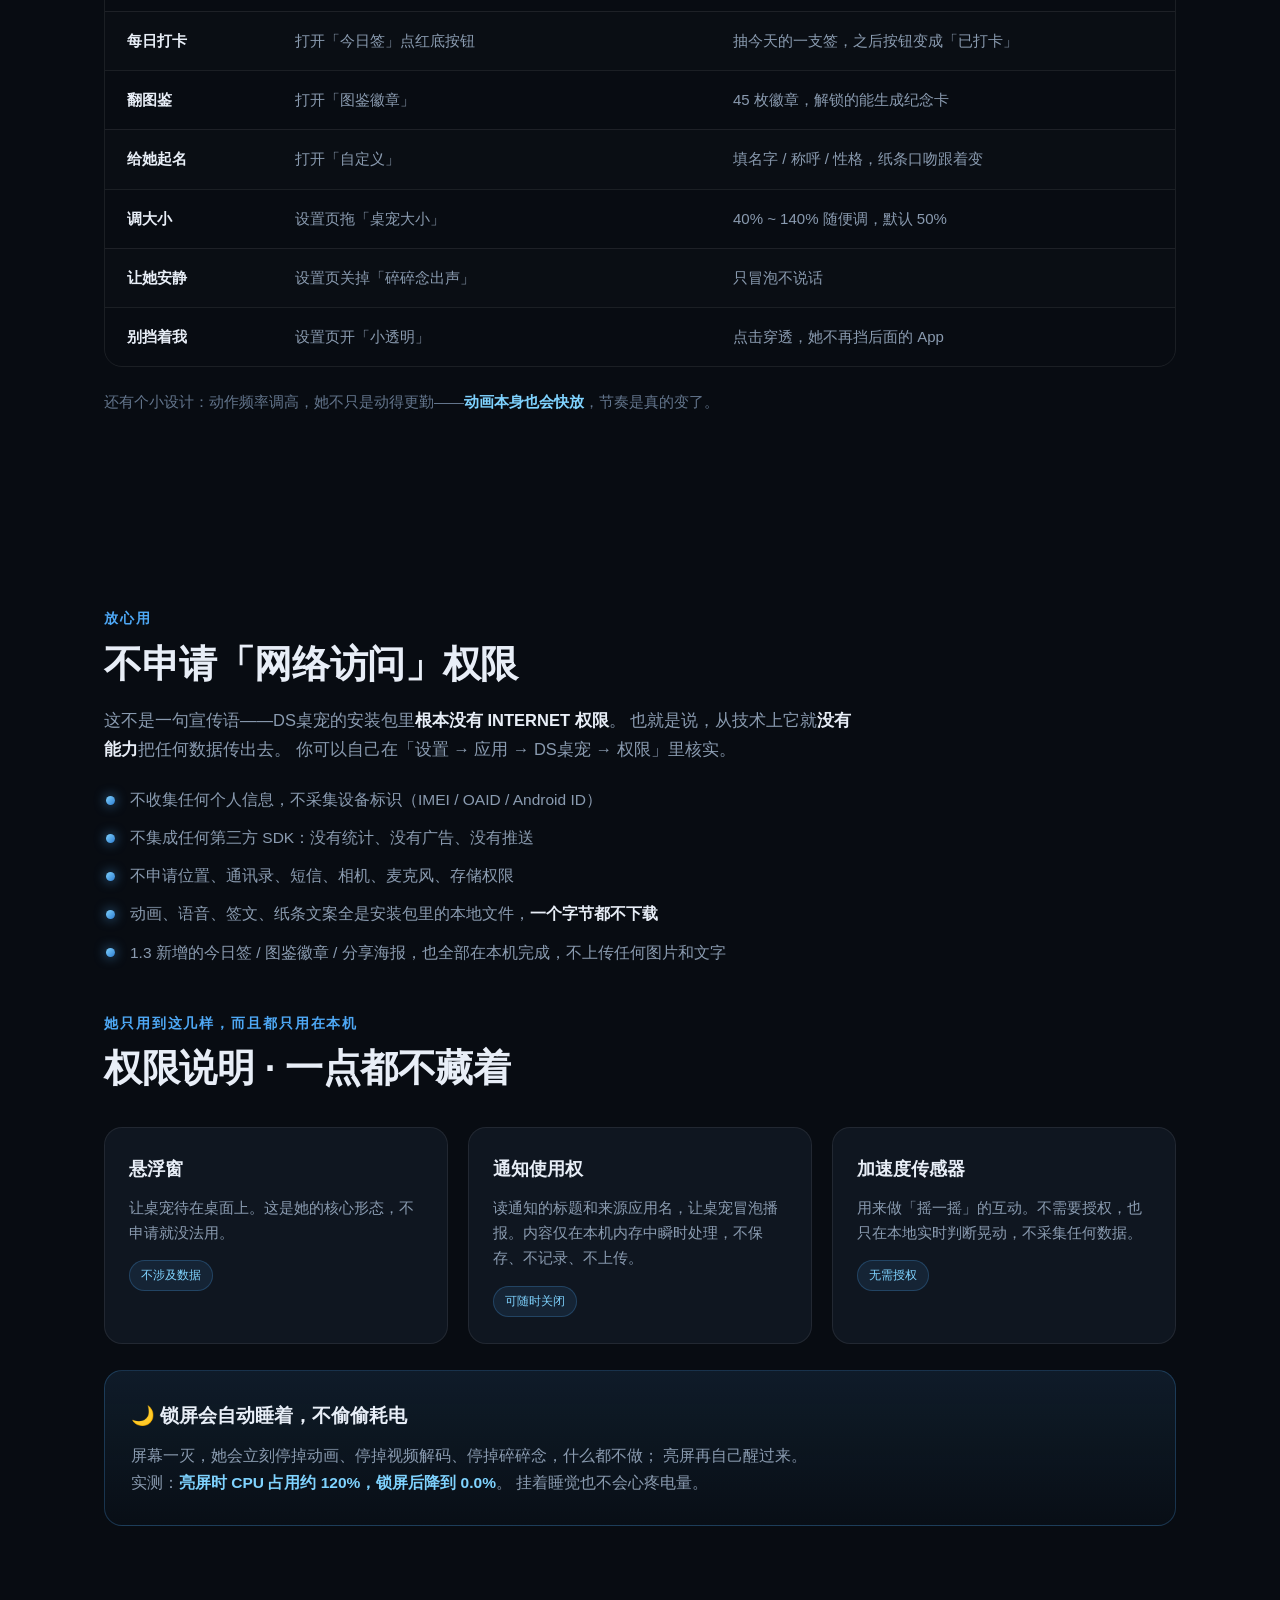
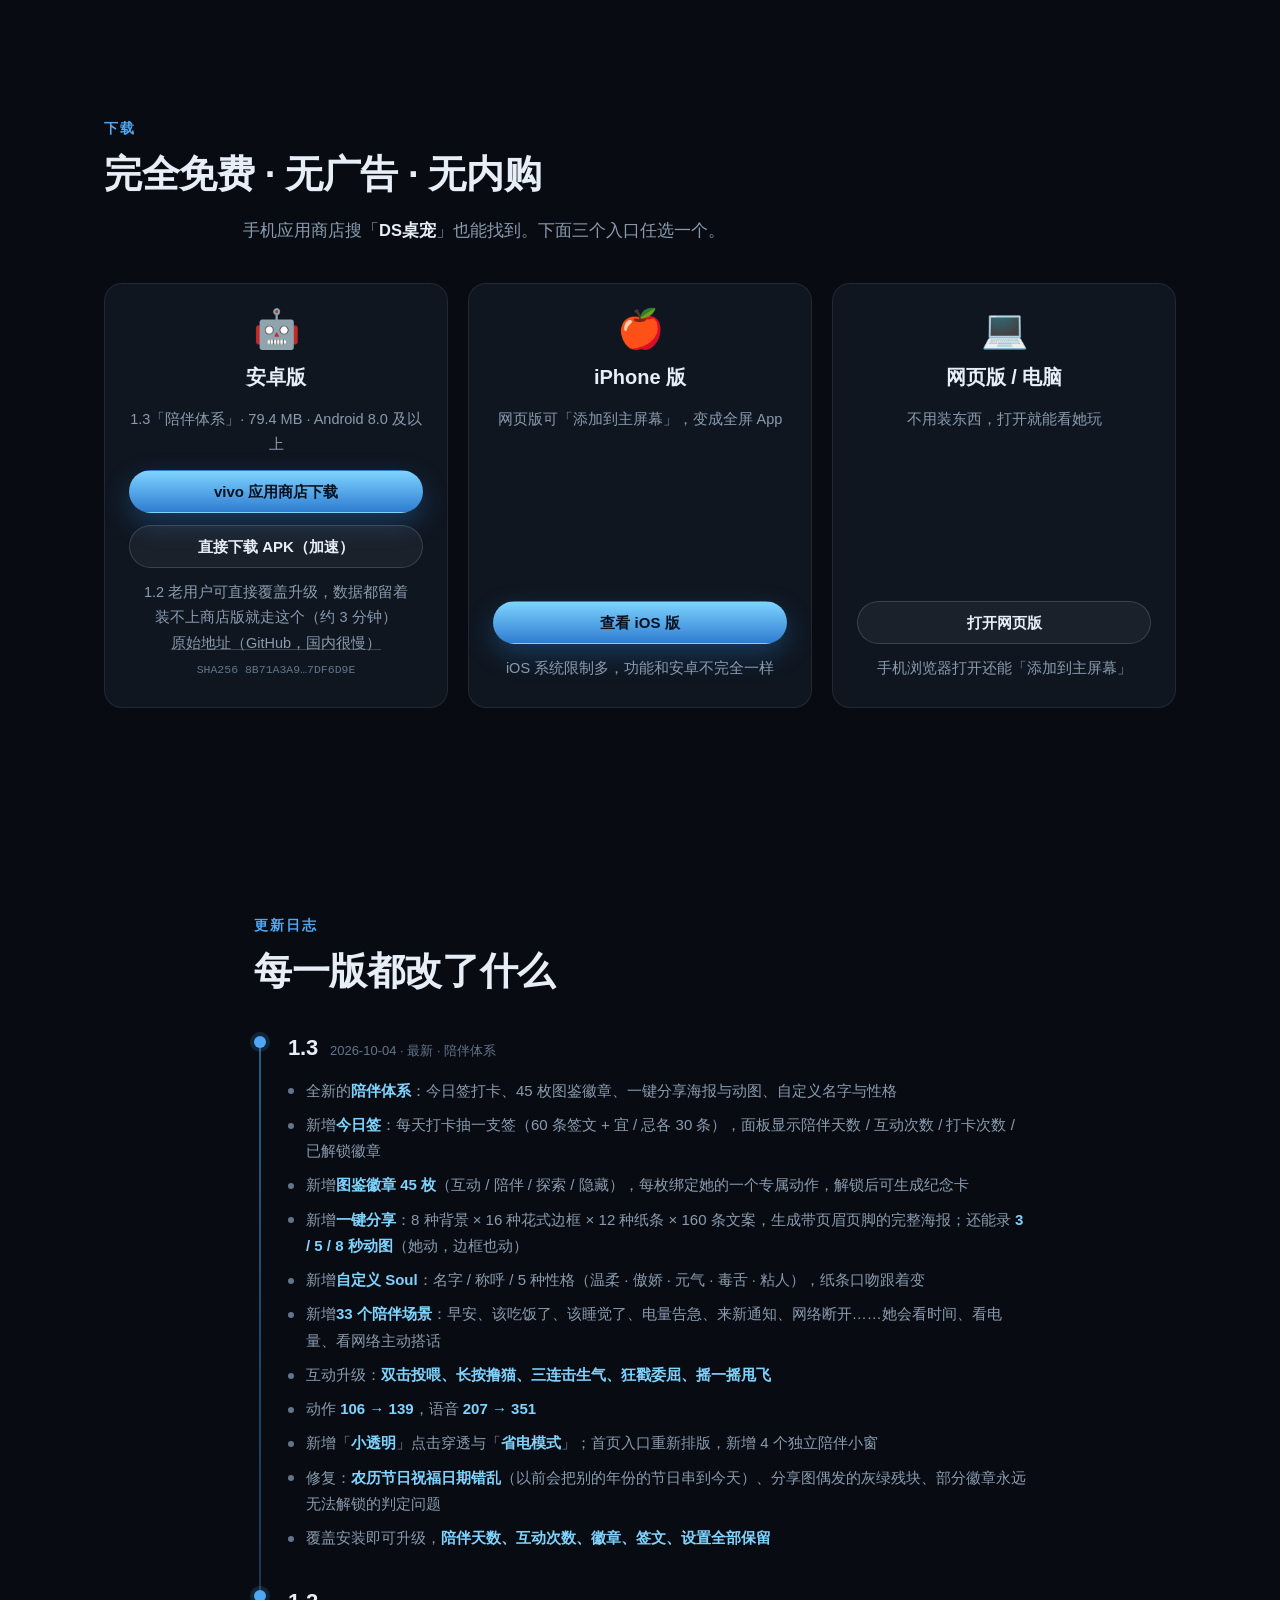
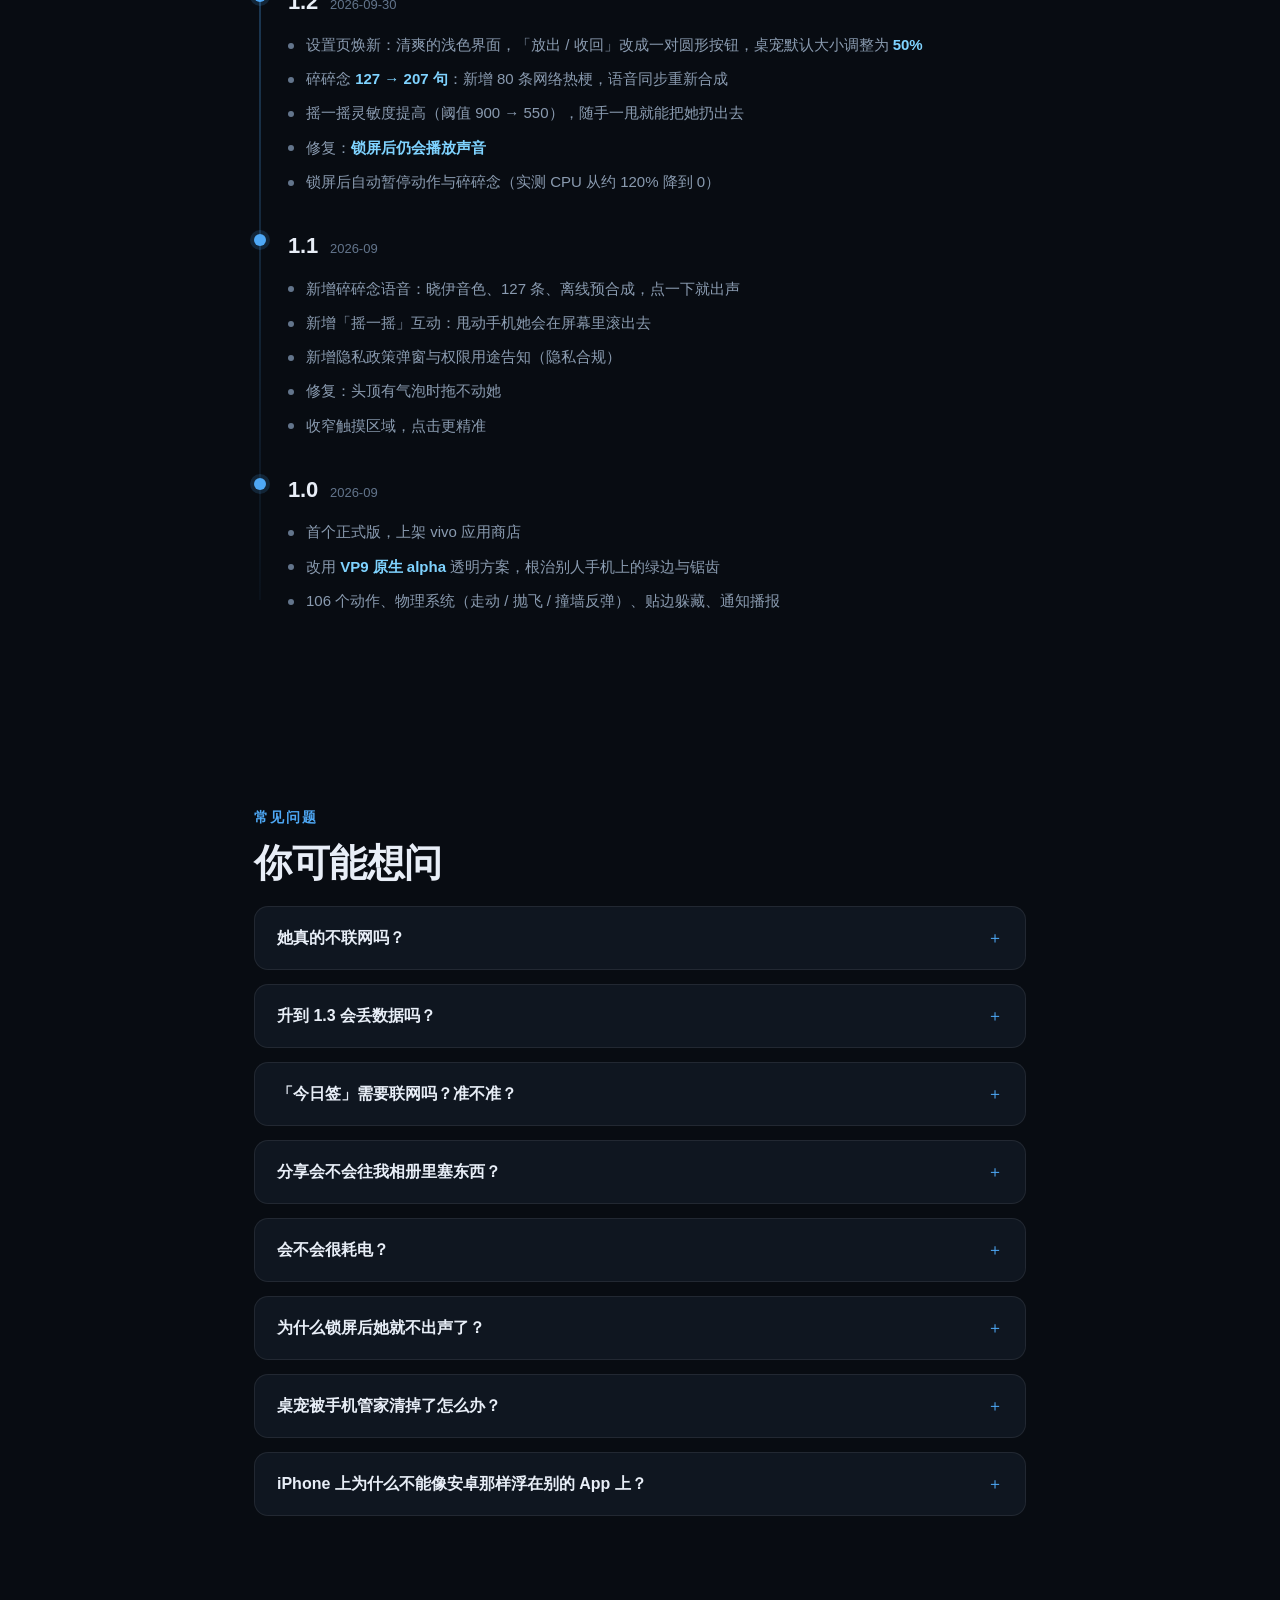
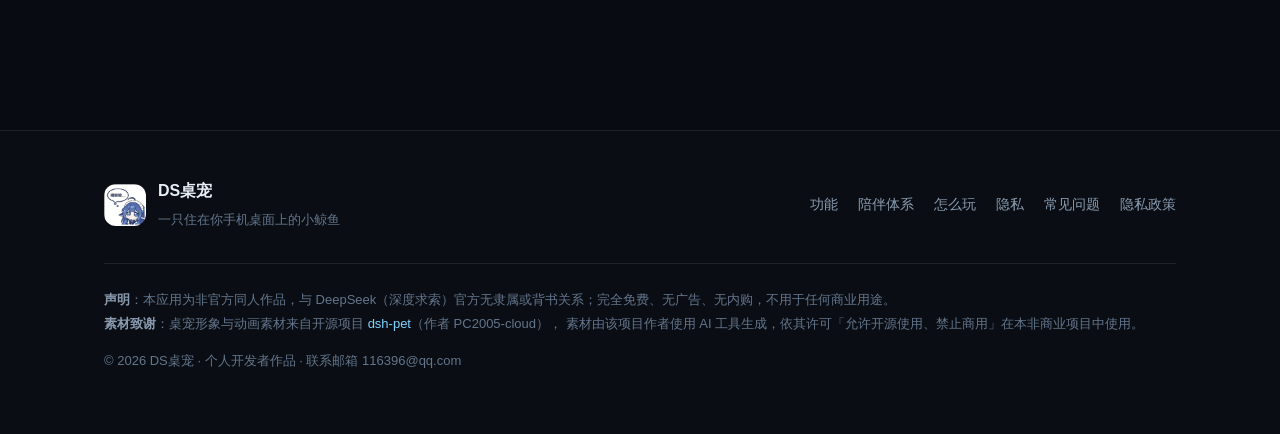
==== commit ba940b65: "静态资源加版本号 ?v=20261005b：破掉浏览器对图片的 1 小时缓存（同名覆盖后必须带版本号）" ====
--- a/index.html
+++ b/index.html
@@ -11,7 +11,7 @@
 <meta property="og:image" content="img/icon-512.png">
 <link rel="icon" href="img/icon-32.png">
 <link rel="apple-touch-icon" href="img/icon-180.png">
-<link rel="stylesheet" href="site.css">
+<link rel="stylesheet" href="site.css?v=20261005b">
 </head>
 <body id="top">
 
@@ -116,7 +116,7 @@
     </div>
     <div class="col-media reveal" style="--d:.1s">
       <figure class="poster">
-        <img loading="lazy" decoding="async" src="img/setup.jpg" alt="桌宠设置：大小、频率、声音，还有小透明和省电模式">
+        <img loading="lazy" decoding="async" src="img/setup.jpg?v=20261005b" alt="桌宠设置：大小、频率、声音，还有小透明和省电模式">
       </figure>
     </div>
   </div>
@@ -144,7 +144,7 @@
     </div>
     <div class="col-media reveal" style="--d:.1s">
       <figure class="poster">
-        <img loading="lazy" decoding="async" src="img/howto.jpg" alt="玩法简介：点她、戳她、长按她，每一下都有回应">
+        <img loading="lazy" decoding="async" src="img/howto.jpg?v=20261005b" alt="玩法简介：点她、戳她、长按她，每一下都有回应">
       </figure>
     </div>
   </div>
@@ -171,7 +171,7 @@
     </div>
     <div class="col-media reveal" style="--d:.1s">
       <figure class="poster">
-        <img loading="lazy" decoding="async" src="img/soul.jpg" alt="自定义 Soul：名字、称呼、性格，都在这儿填">
+        <img loading="lazy" decoding="async" src="img/soul.jpg?v=20261005b" alt="自定义 Soul：名字、称呼、性格，都在这儿填">
       </figure>
     </div>
   </div>
@@ -198,7 +198,7 @@
     </div>
     <div class="col-media reveal" style="--d:.1s">
       <figure class="poster">
-        <img loading="lazy" decoding="async" src="img/notify.jpg" alt="通知气泡：微信、短信、来电，她替你盯着">
+        <img loading="lazy" decoding="async" src="img/notify.jpg?v=20261005b" alt="通知气泡：微信、短信、来电，她替你盯着">
       </figure>
     </div>
   </div>
@@ -225,7 +225,7 @@
     </div>
     <div class="col-media reveal" style="--d:.1s">
       <figure class="poster">
-        <img loading="lazy" decoding="async" src="img/share.jpg" alt="一键分享：海报或动图，直接发给朋友">
+        <img loading="lazy" decoding="async" src="img/share.jpg?v=20261005b" alt="一键分享：海报或动图，直接发给朋友">
       </figure>
     </div>
   </div>
@@ -515,6 +515,6 @@
   </div>
 </footer>
 
-<script src="site.js"></script>
+<script src="site.js?v=20261005b"></script>
 </body>
 </html>
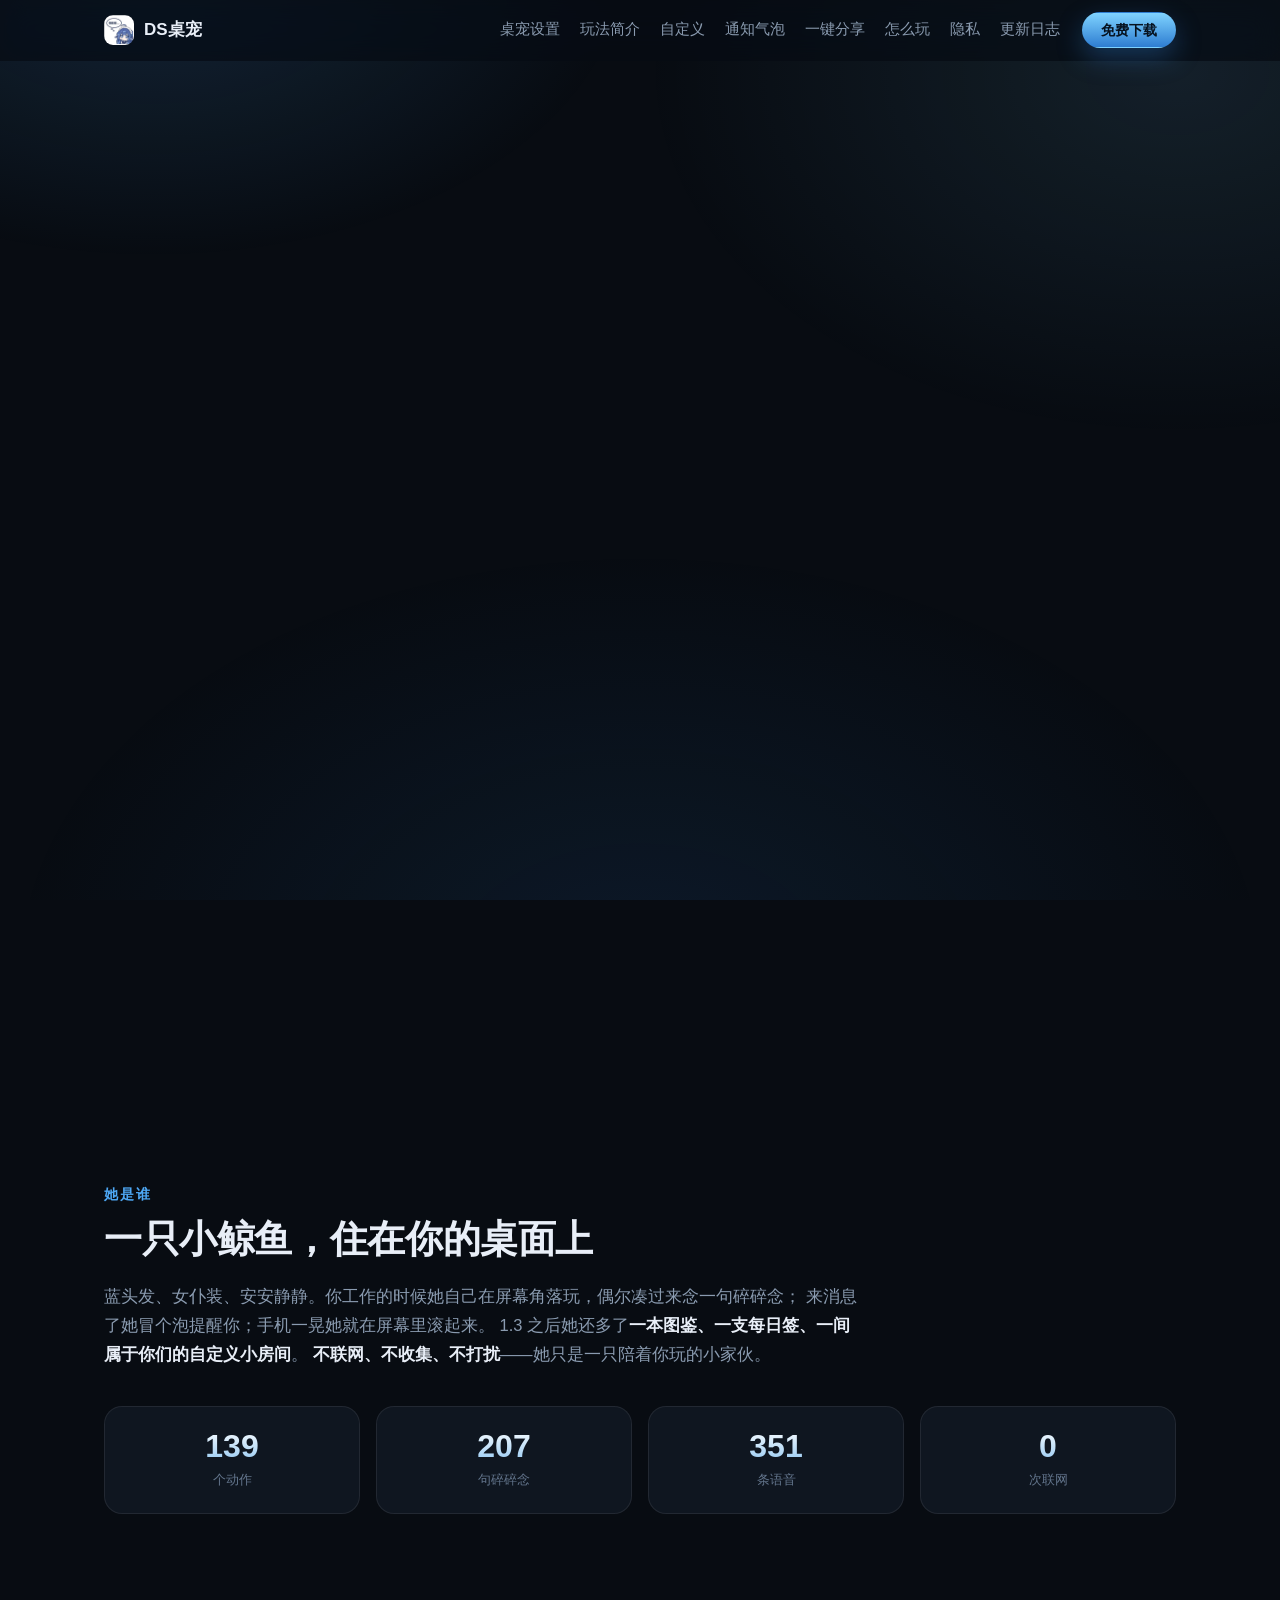
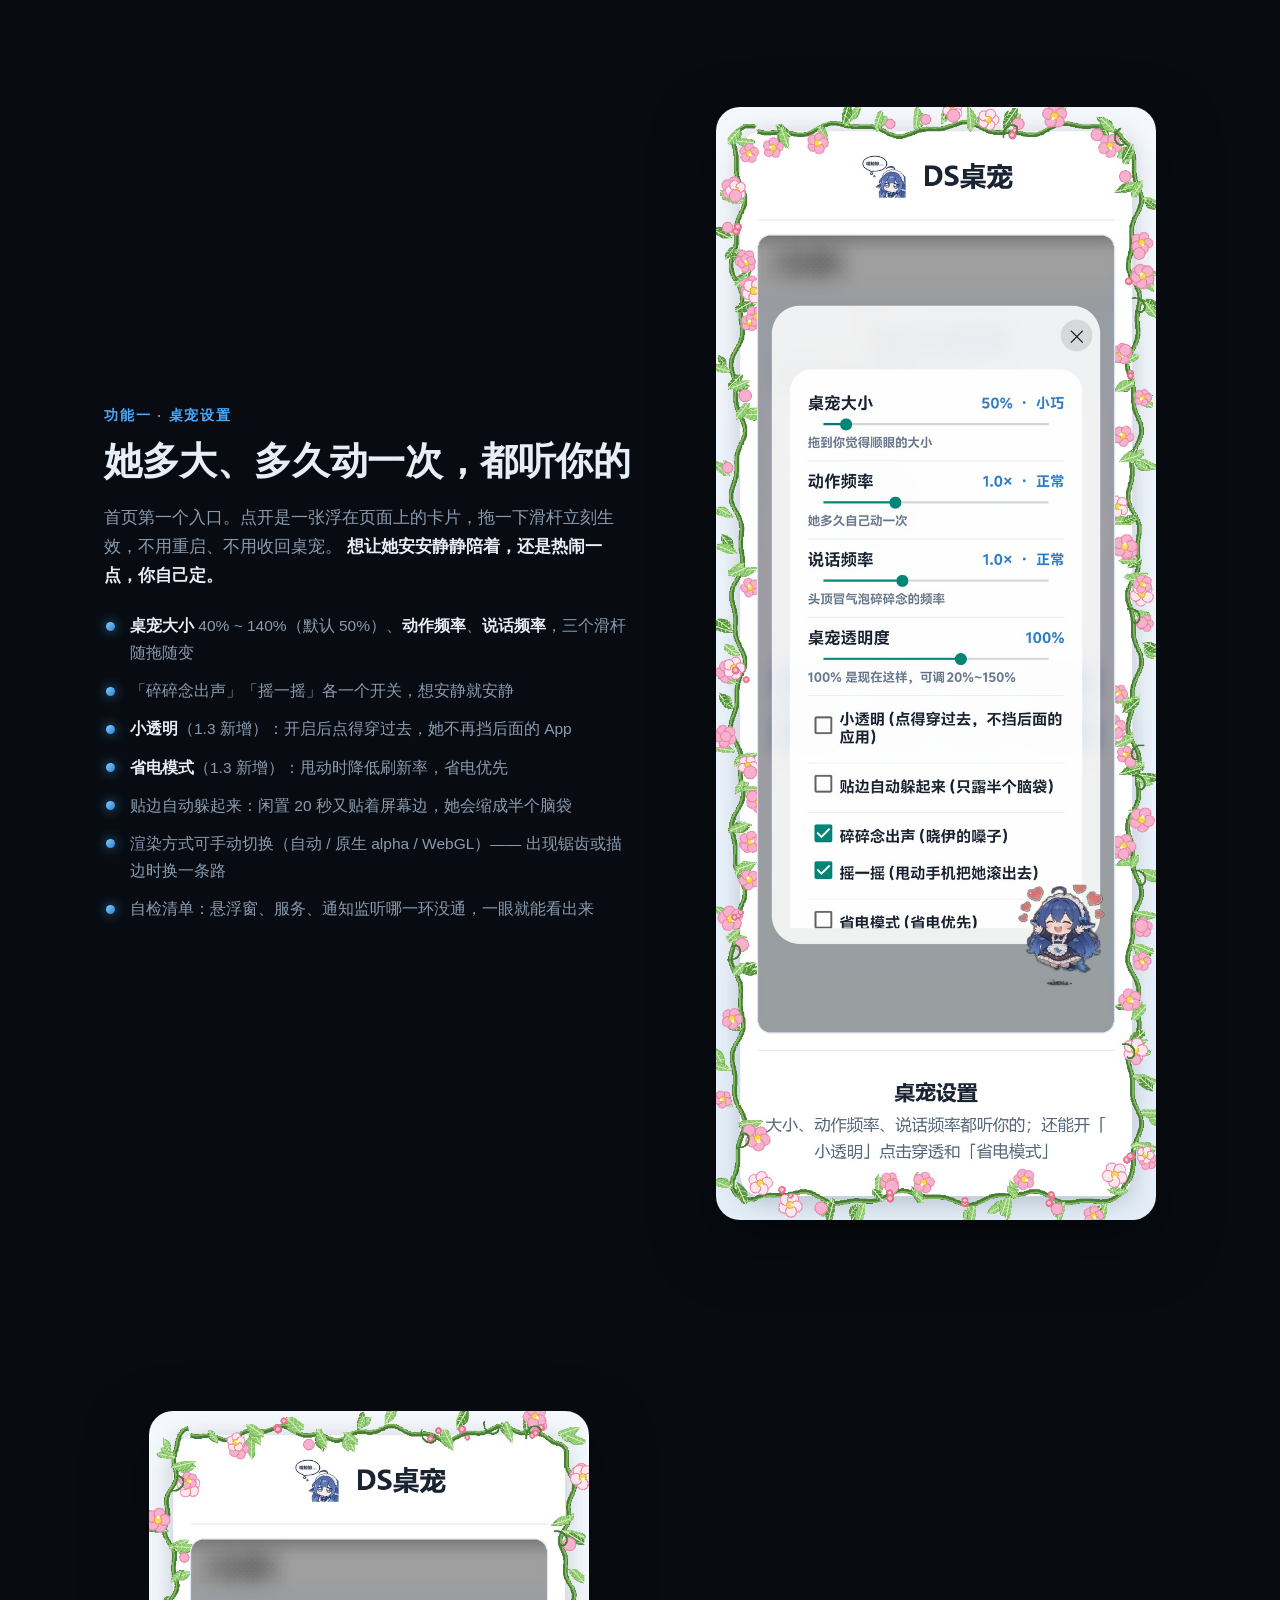
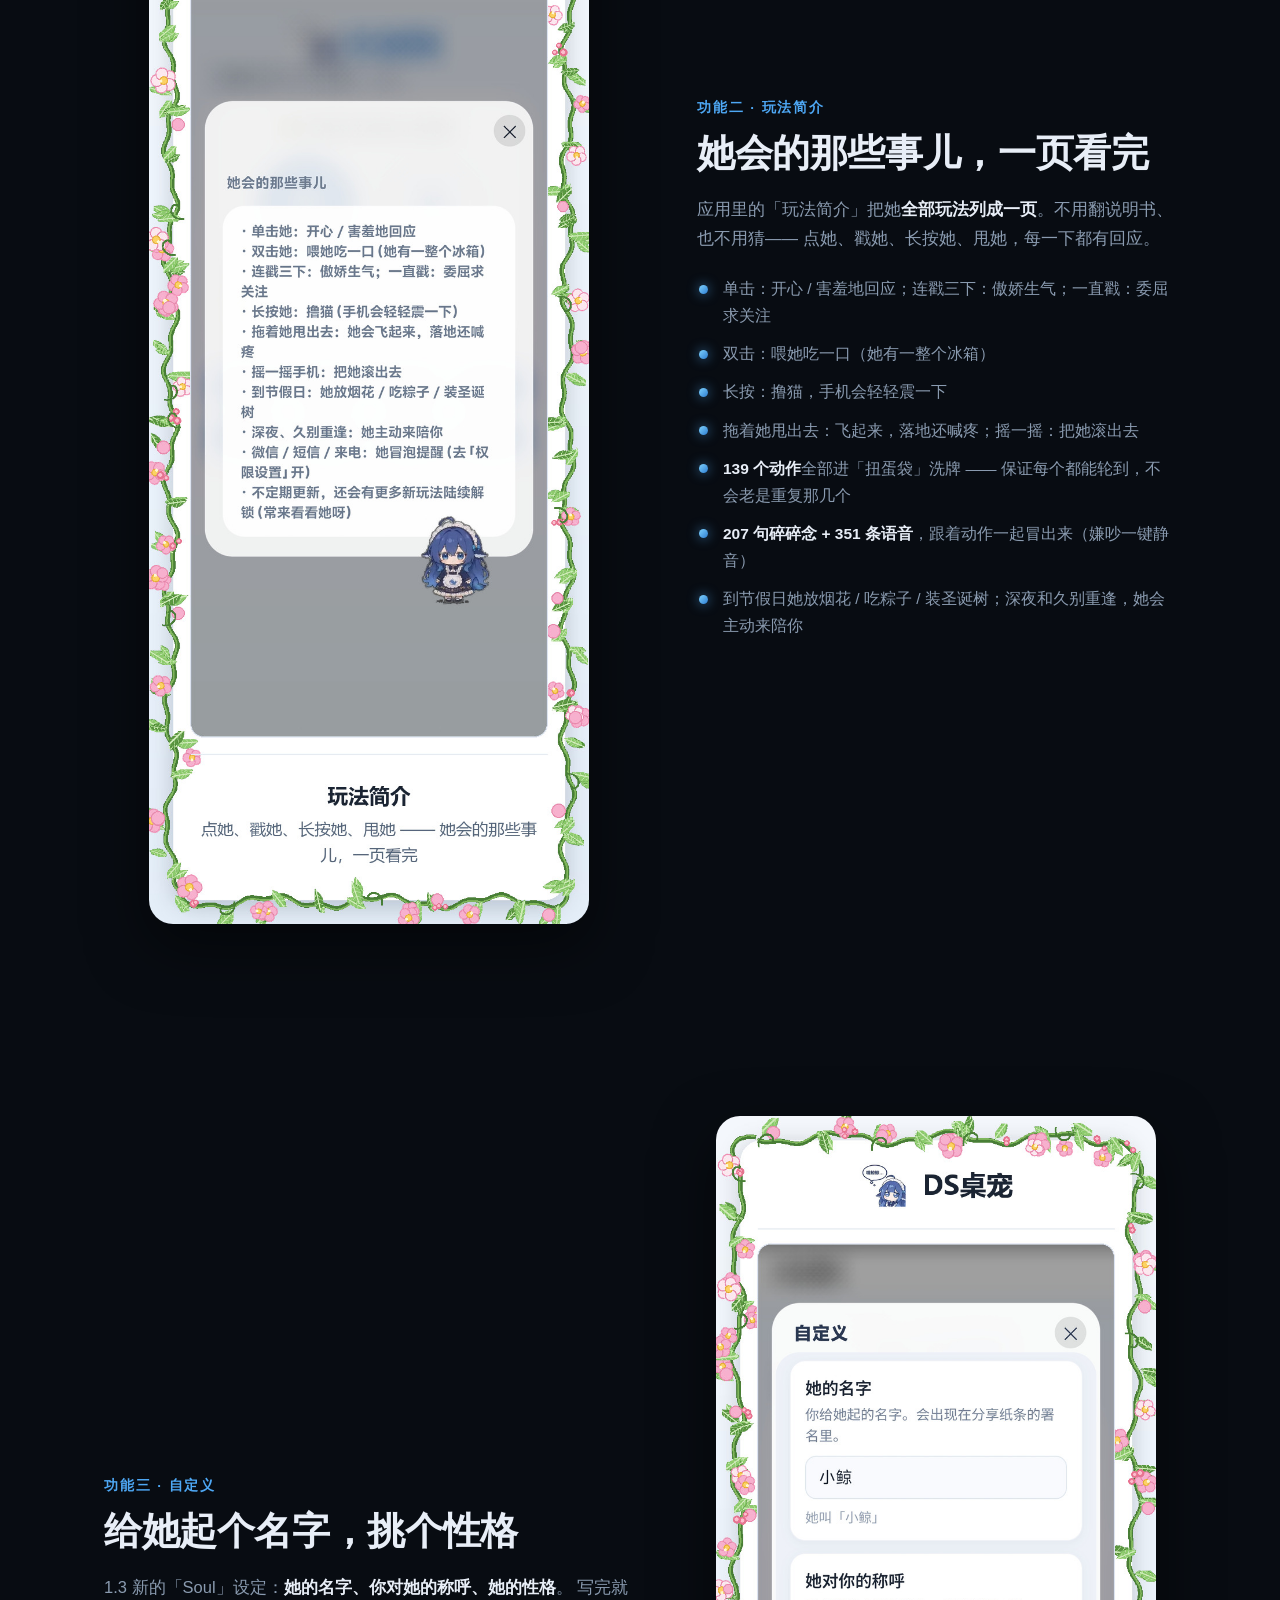
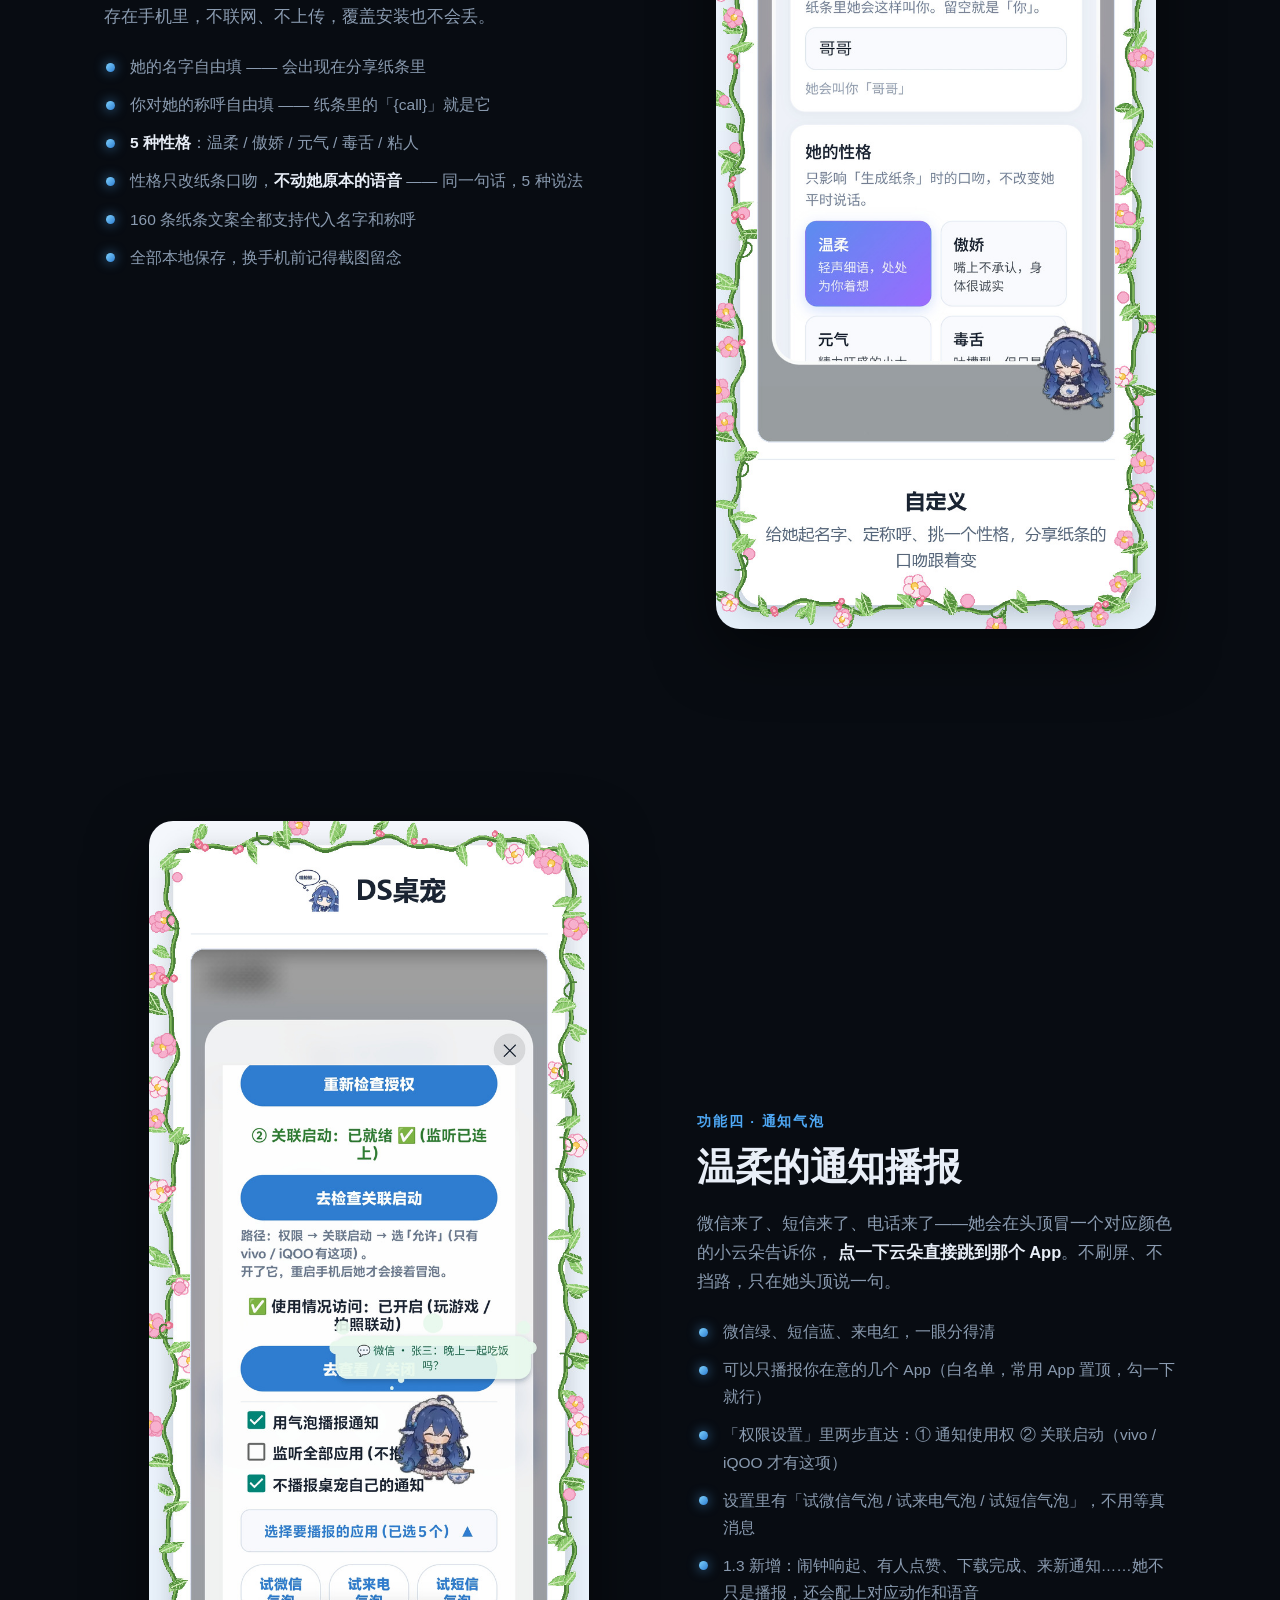
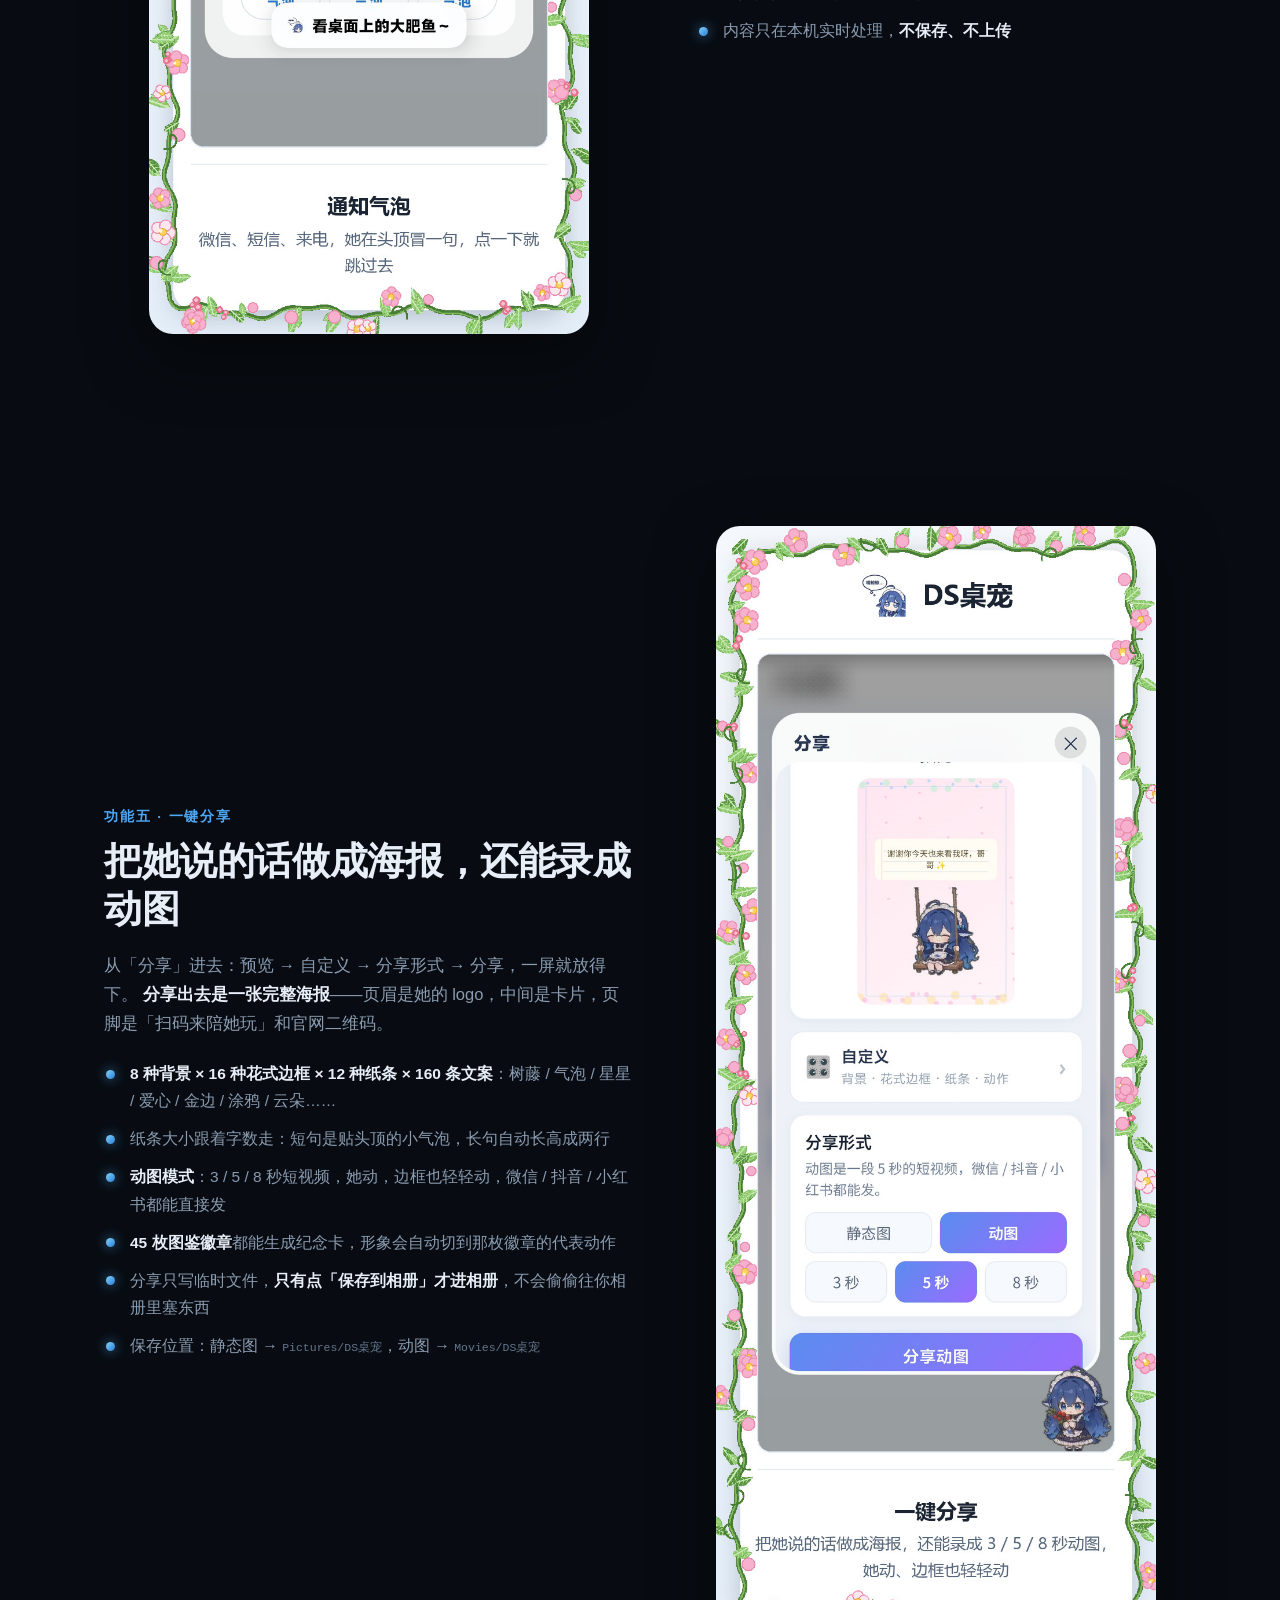
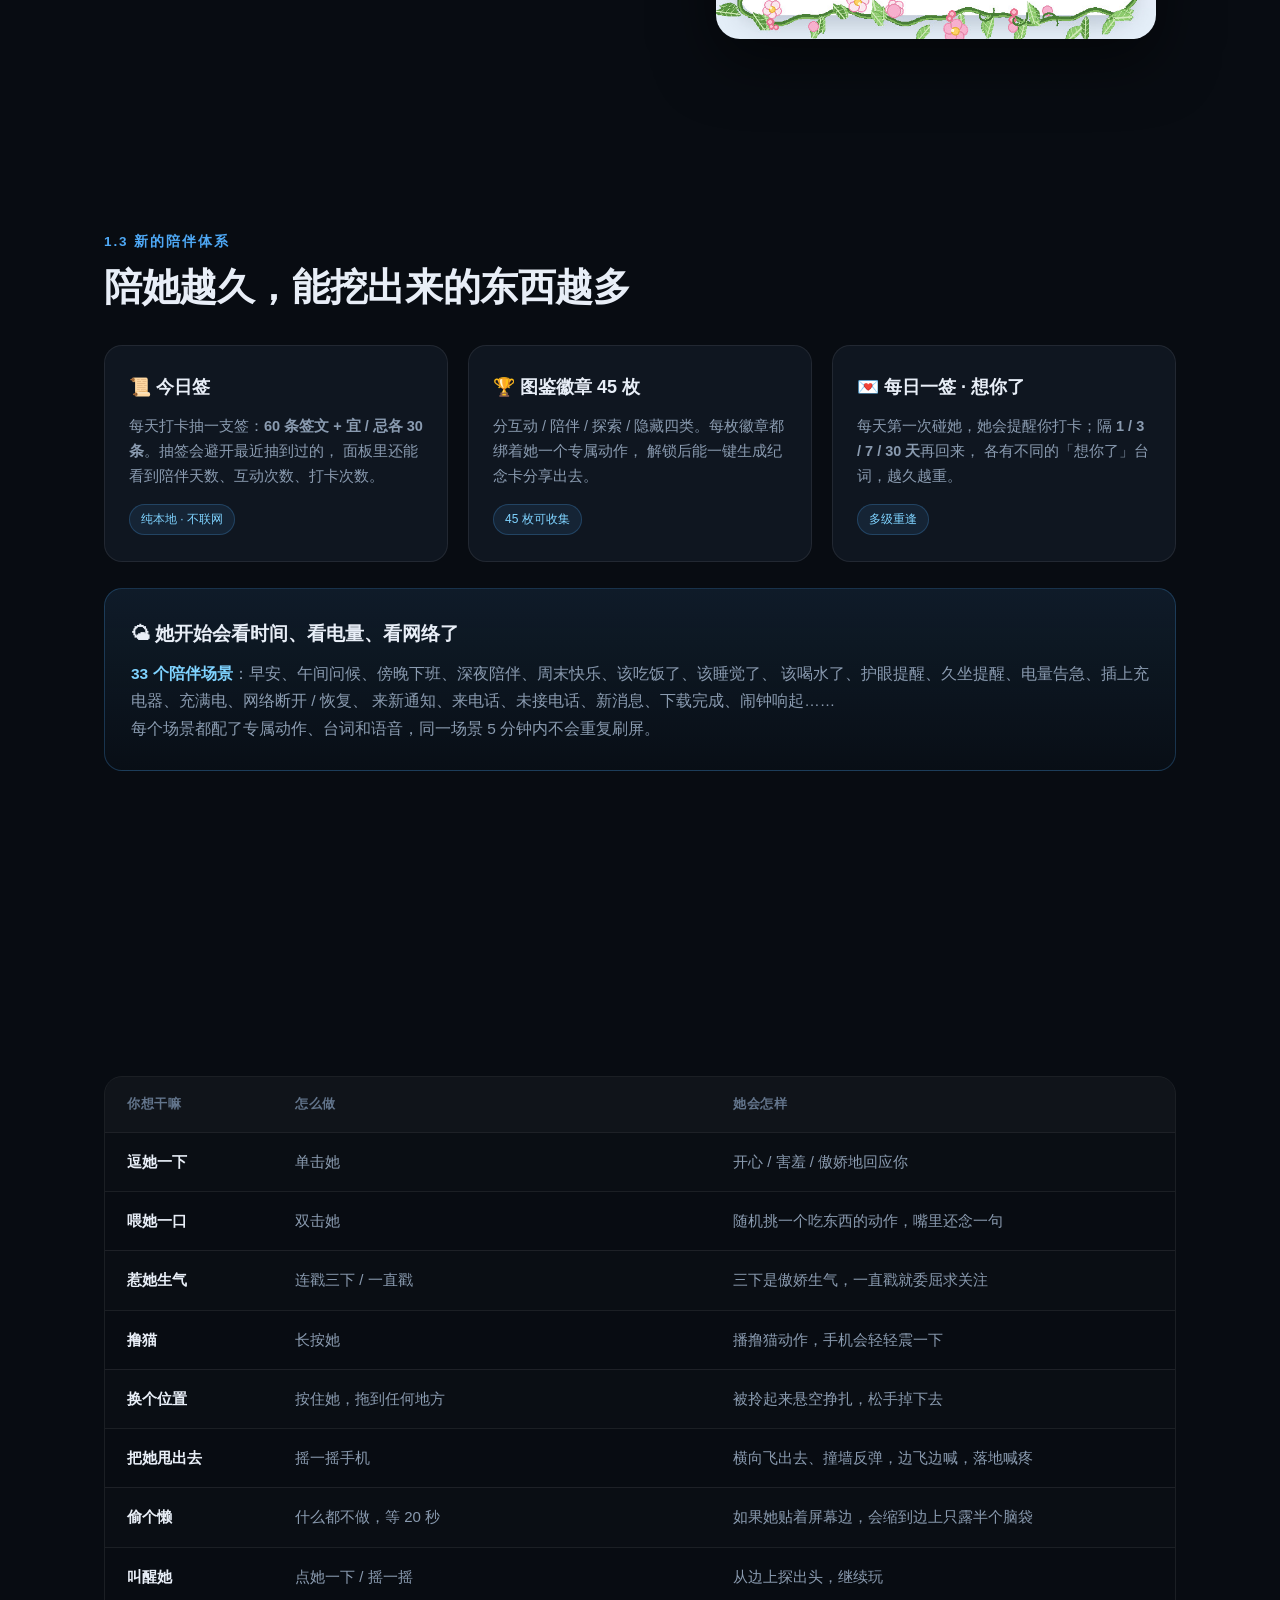
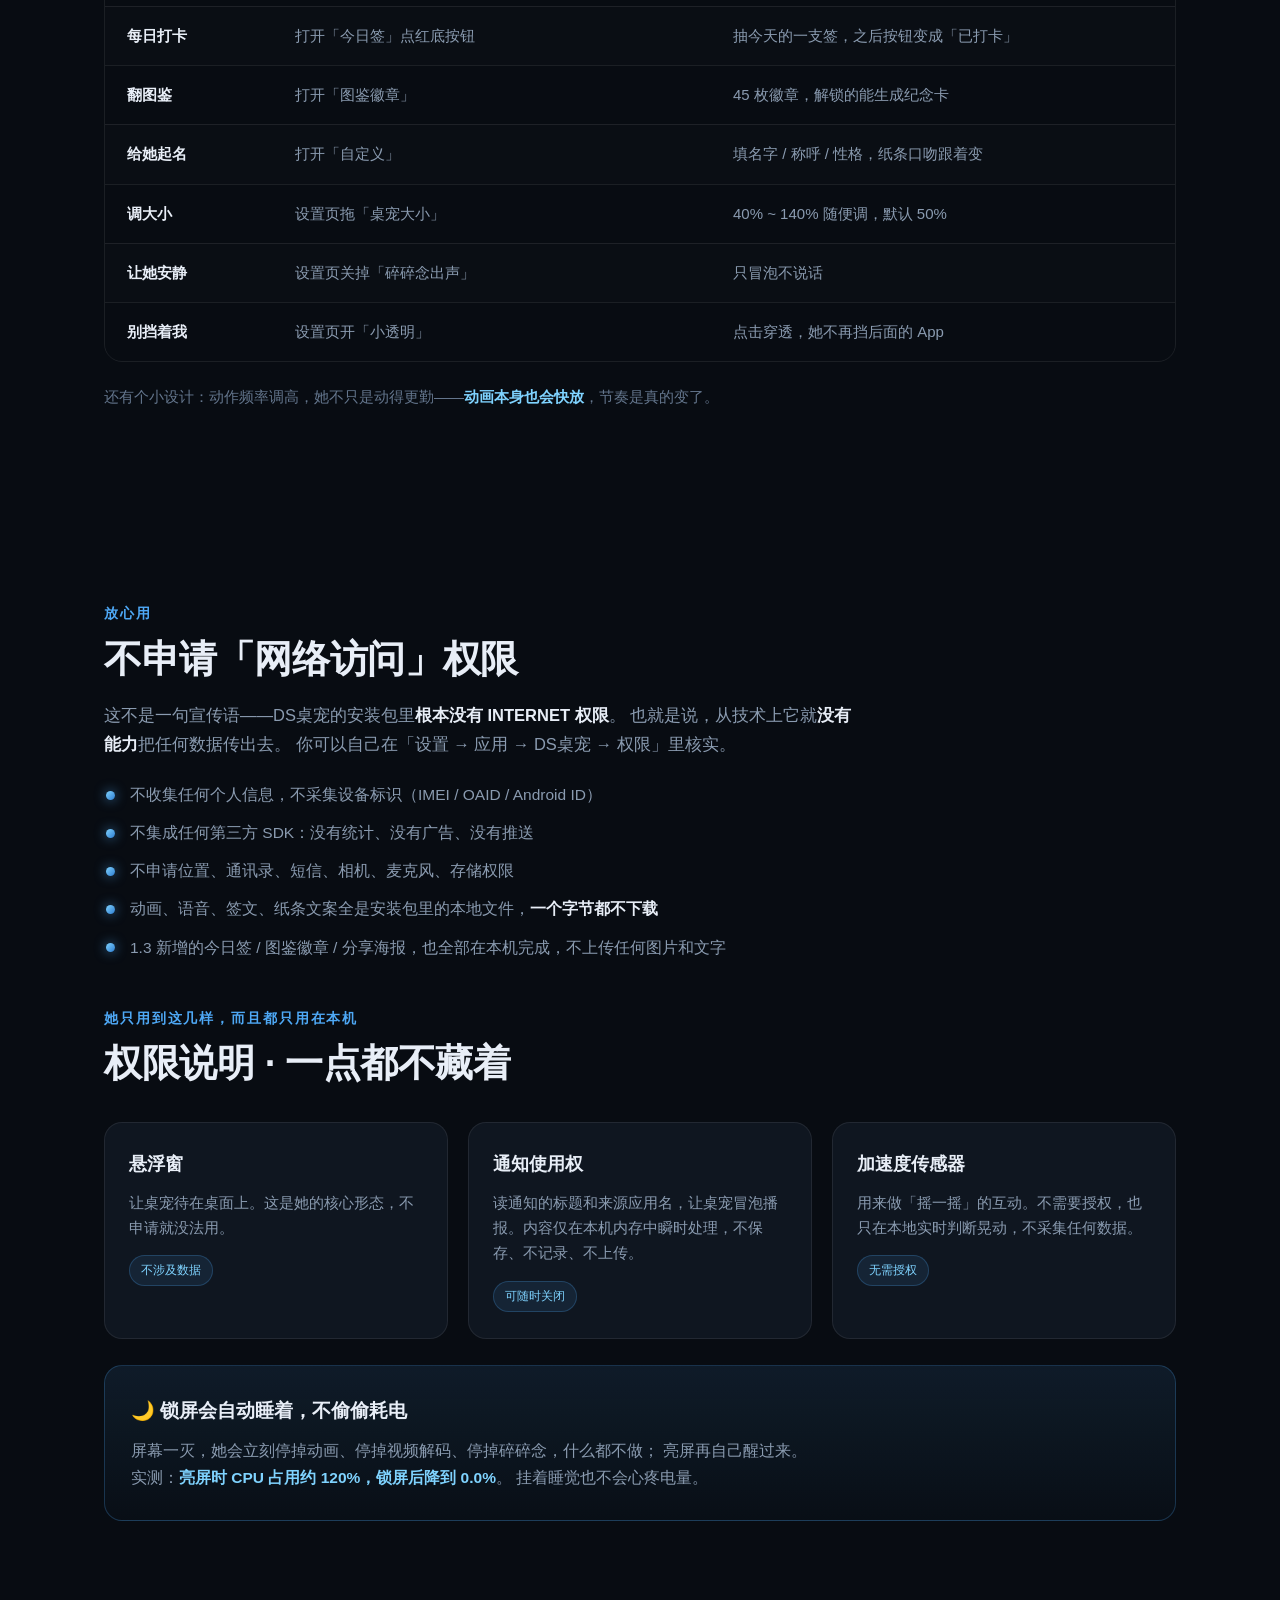
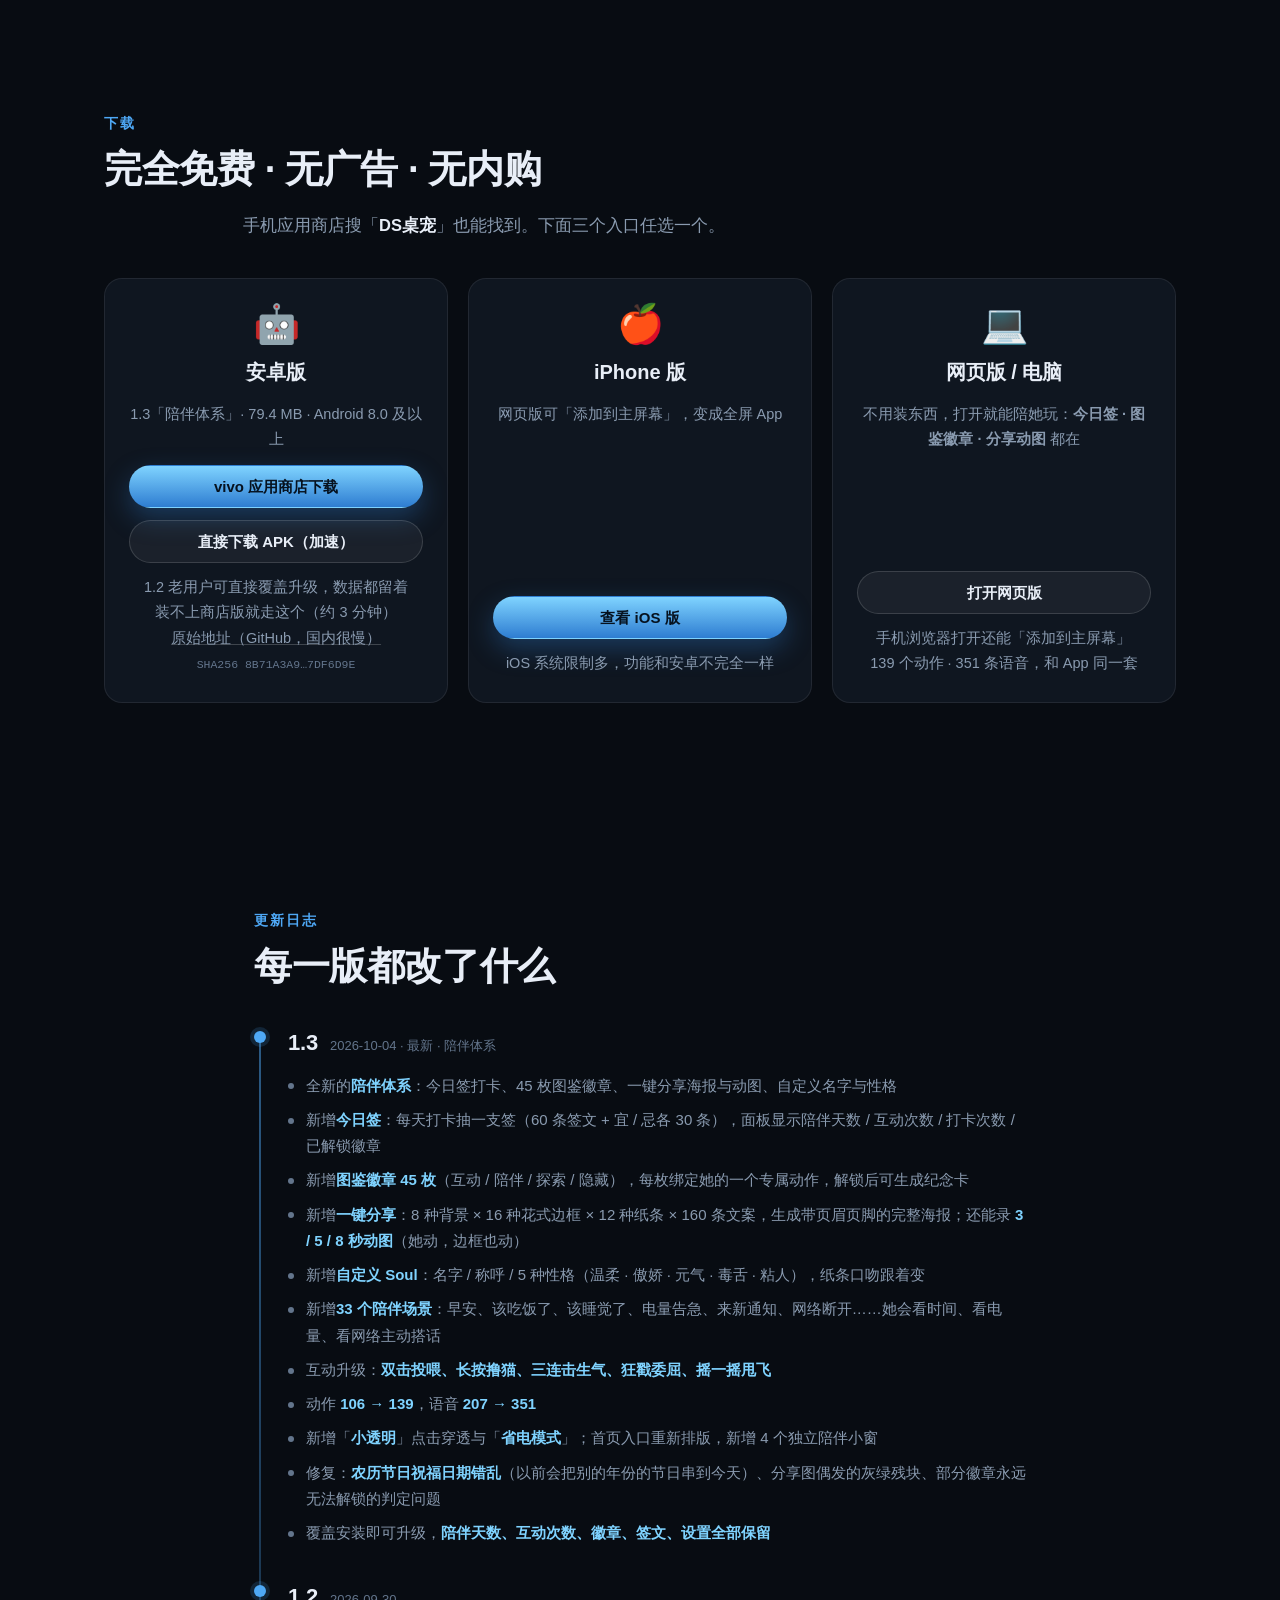
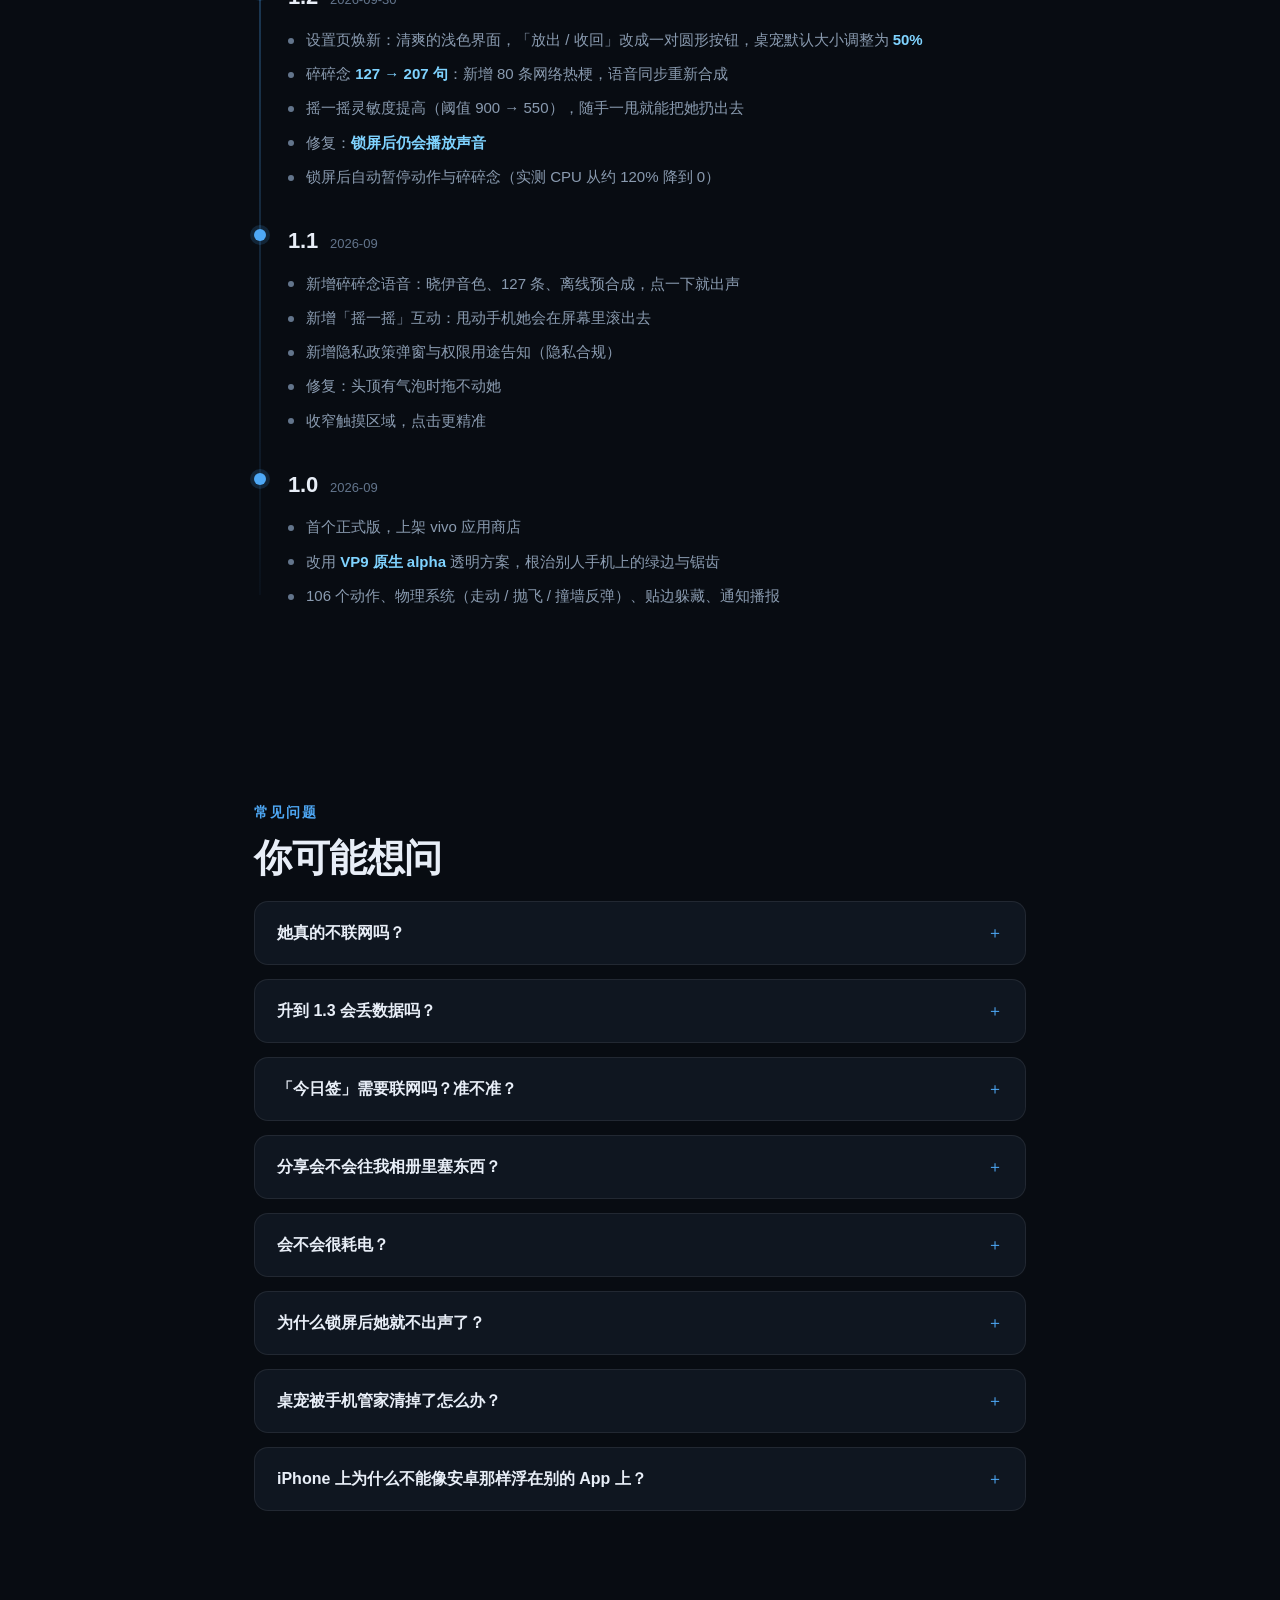
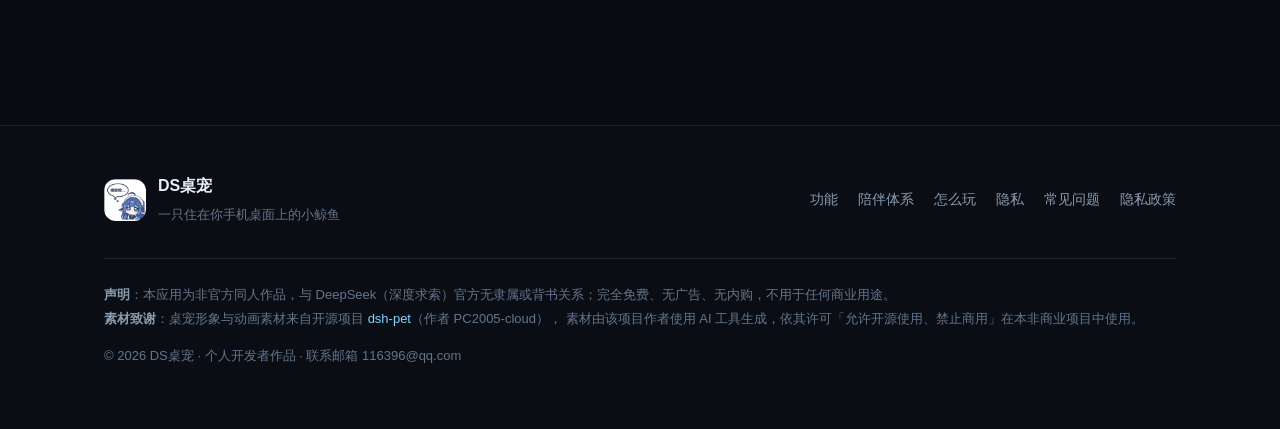
==== commit 42ca677b: "官网收尾：页眉改固定、新增 iPhone 引导页 iphone.html、首屏与下载区加网页版跳转入口、APK/更新日志同步 1.3" ====
--- a/index.html
+++ b/index.html
@@ -11,7 +11,7 @@
 <meta property="og:image" content="img/icon-512.png">
 <link rel="icon" href="img/icon-32.png">
 <link rel="apple-touch-icon" href="img/icon-180.png">
-<link rel="stylesheet" href="site.css?v=20261005b">
+<link rel="stylesheet" href="site.css?v=20261005e">
 </head>
 <body id="top">
 
@@ -49,6 +49,7 @@
       <a class="btn btn-primary" data-link="apkFast">APK 下载</a>
       <a class="btn btn-ghost" data-link="android">vivo 应用商店下载</a>
       <a class="btn btn-ghost" data-link="ios">iPhone 版</a>
+      <a class="btn btn-primary" href="https://xq4ca84j.vibedrop.site/" target="_blank" rel="noopener">网页版 · 打开就能玩</a>
       <a class="btn btn-ghost" href="#play">先看看玩法</a>
     </div>
   </div>
@@ -380,9 +381,9 @@
       <div class="card dl-card reveal" style="--d:.1s">
         <div class="dl-icon">💻</div>
         <h3>网页版 / 电脑</h3>
-        <p>不用装东西，打开就能看她玩</p>
+        <p>不用装东西，打开就能陪她玩：<b>今日签 · 图鉴徽章 · 分享动图</b> 都在</p>
         <a class="btn btn-ghost" data-link="web" target="_blank" rel="noopener">打开网页版</a>
-        <p class="tiny">手机浏览器打开还能「添加到主屏幕」</p>
+        <p class="tiny">手机浏览器打开还能「添加到主屏幕」<br>139 个动作 · 351 条语音，和 App 同一套</p>
       </div>
     </div>
   </div>
@@ -515,6 +516,6 @@
   </div>
 </footer>
 
-<script src="site.js?v=20261005b"></script>
+<script src="site.js?v=20261005e"></script>
 </body>
 </html>
--- a/site.css
+++ b/site.css
@@ -25,6 +25,7 @@
 html{scroll-behavior:smooth;overflow-x:hidden}   /* 兜底：任何情况下都不让整页被撑宽 */
 section[id],header[id]{scroll-margin-top:86px}   /* 别被吸顶导航盖住 */
 body{
+  padding-top:56px;              /* 固定页眉占的高度 */
   background:var(--bg);
   color:var(--text);
   font-family:-apple-system,BlinkMacSystemFont,"PingFang SC","Hiragino Sans GB","Microsoft YaHei",sans-serif;
@@ -54,7 +55,9 @@
 
 /* ---------------- 导航 ---------------- */
 .nav{
-  position:sticky; top:0; z-index:50;
+  /* ★ 原来是 sticky，但 html/body 的 overflow-x:hidden 会把它废掉 →
+     改成真正固定（下面的 body padding-top 用来补高度） */
+  position:fixed; left:0; right:0; top:0; z-index:50;
   display:flex; align-items:center; gap:22px;
   padding:12px max(24px, calc((100% - 1120px)/2 + 24px));
   background:rgba(8,12,18,.72);
@@ -308,7 +311,7 @@
   .playground-frame{height:360px}
 }
 @media (max-width:600px){
-  body{font-size:15.5px}
+  body{font-size:15.5px; padding-top:50px}
   /* 手机：图标 + 链接行 + 不放下载按钮（首屏就是大按钮，不重复） */
   .nav{padding:9px 12px;gap:8px}
   .nav-logo img{width:26px;height:26px;border-radius:8px}
